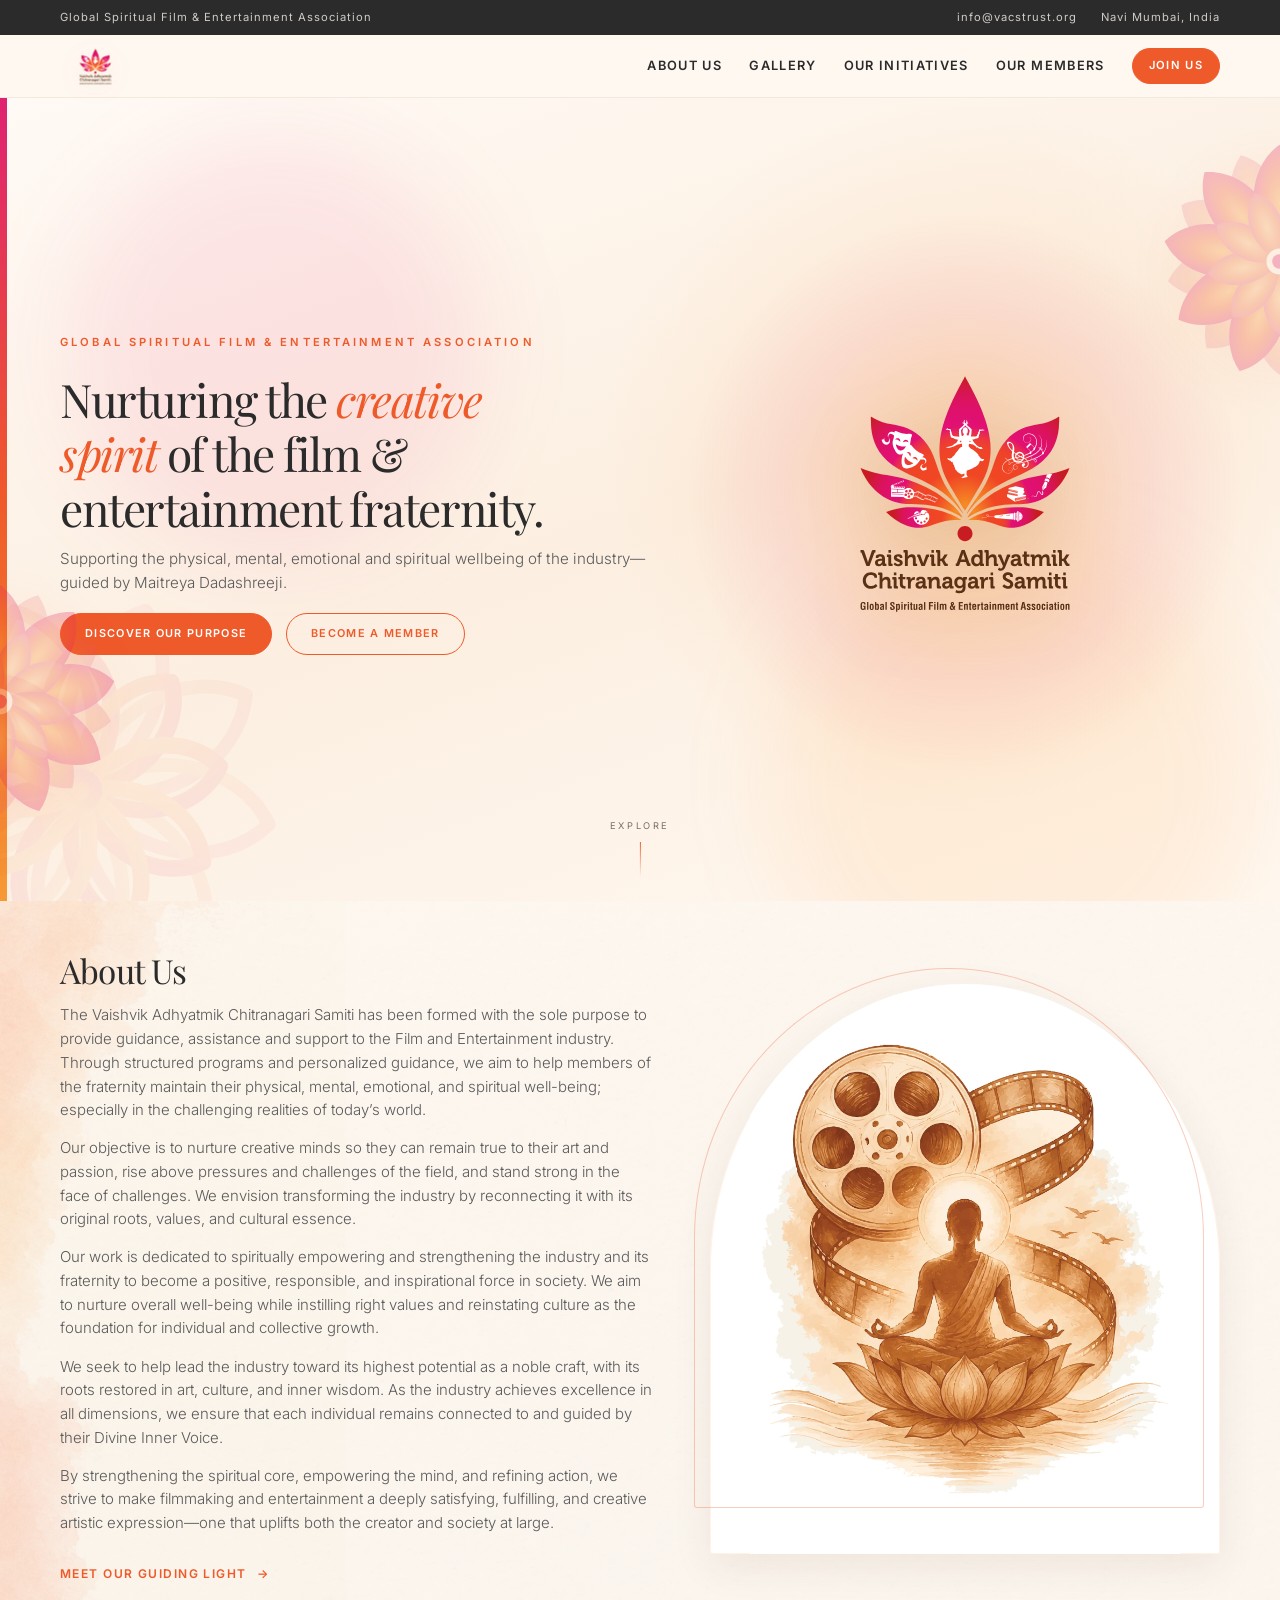
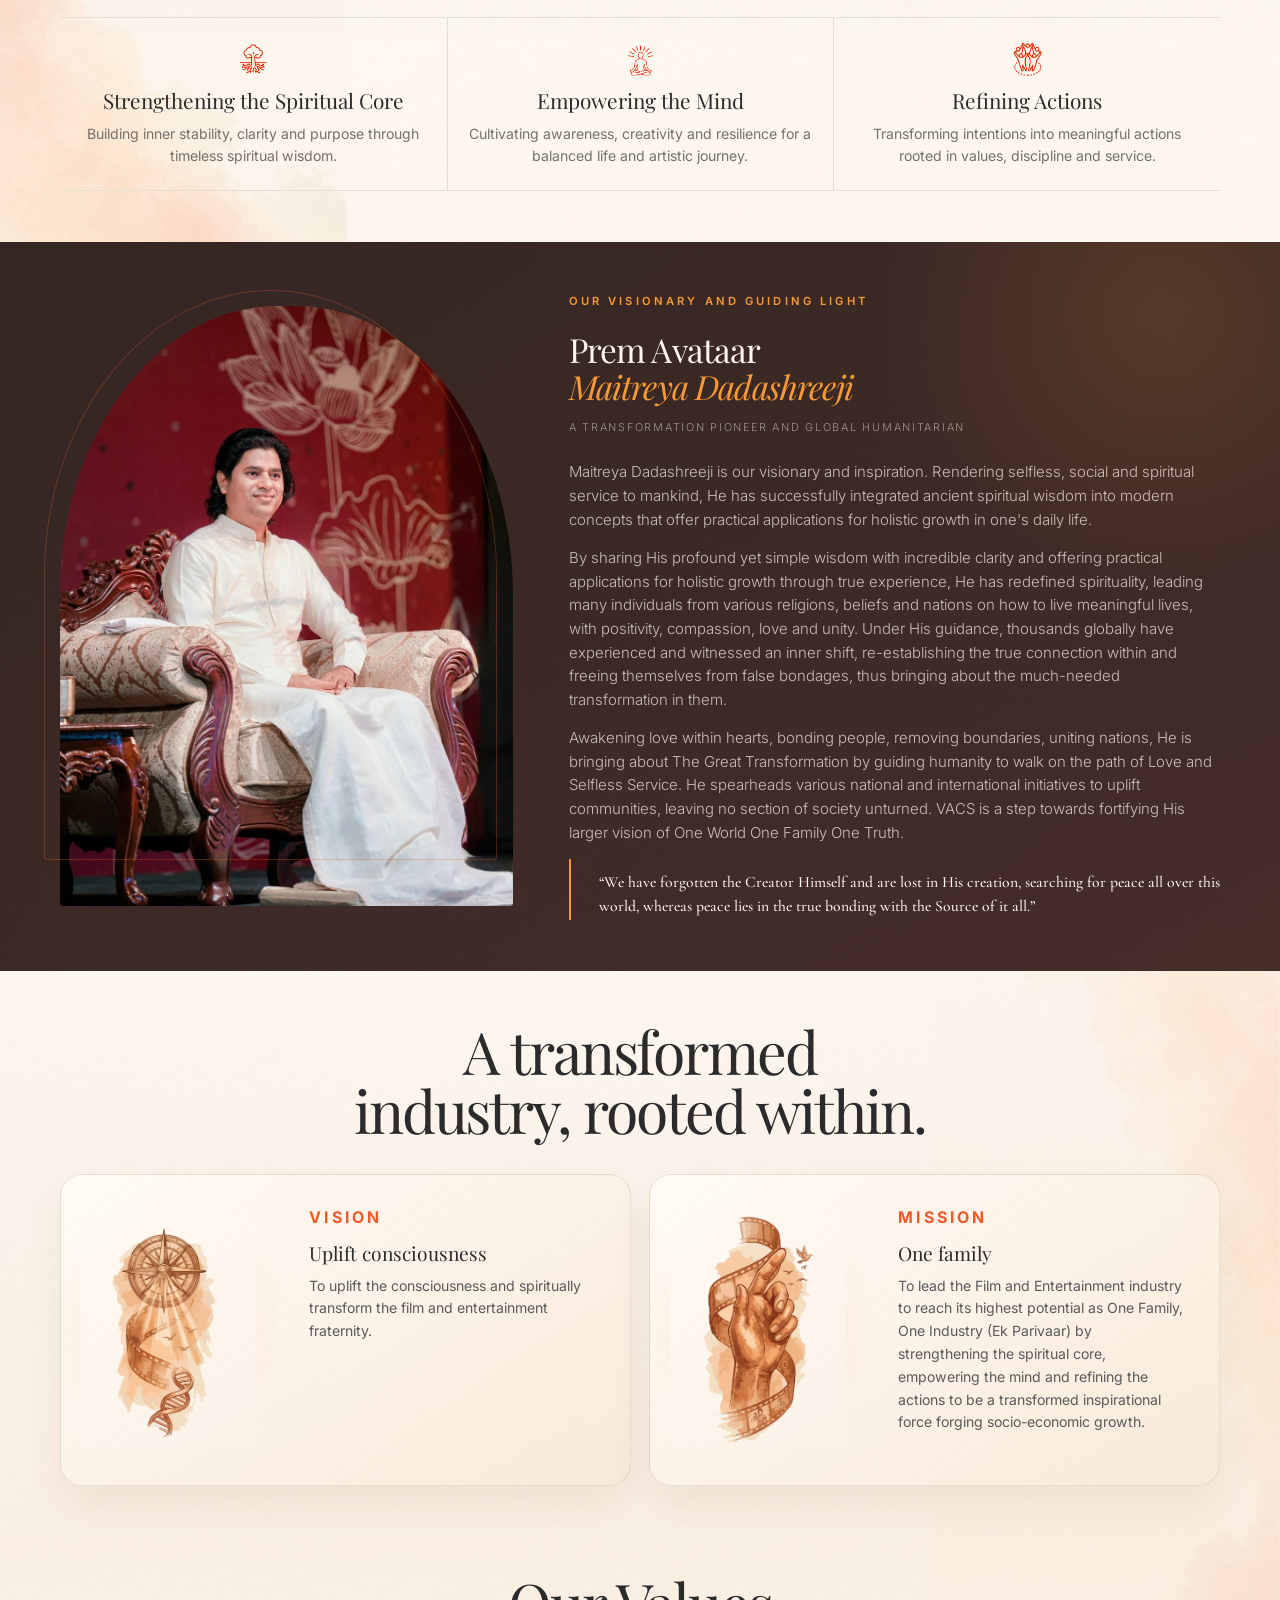
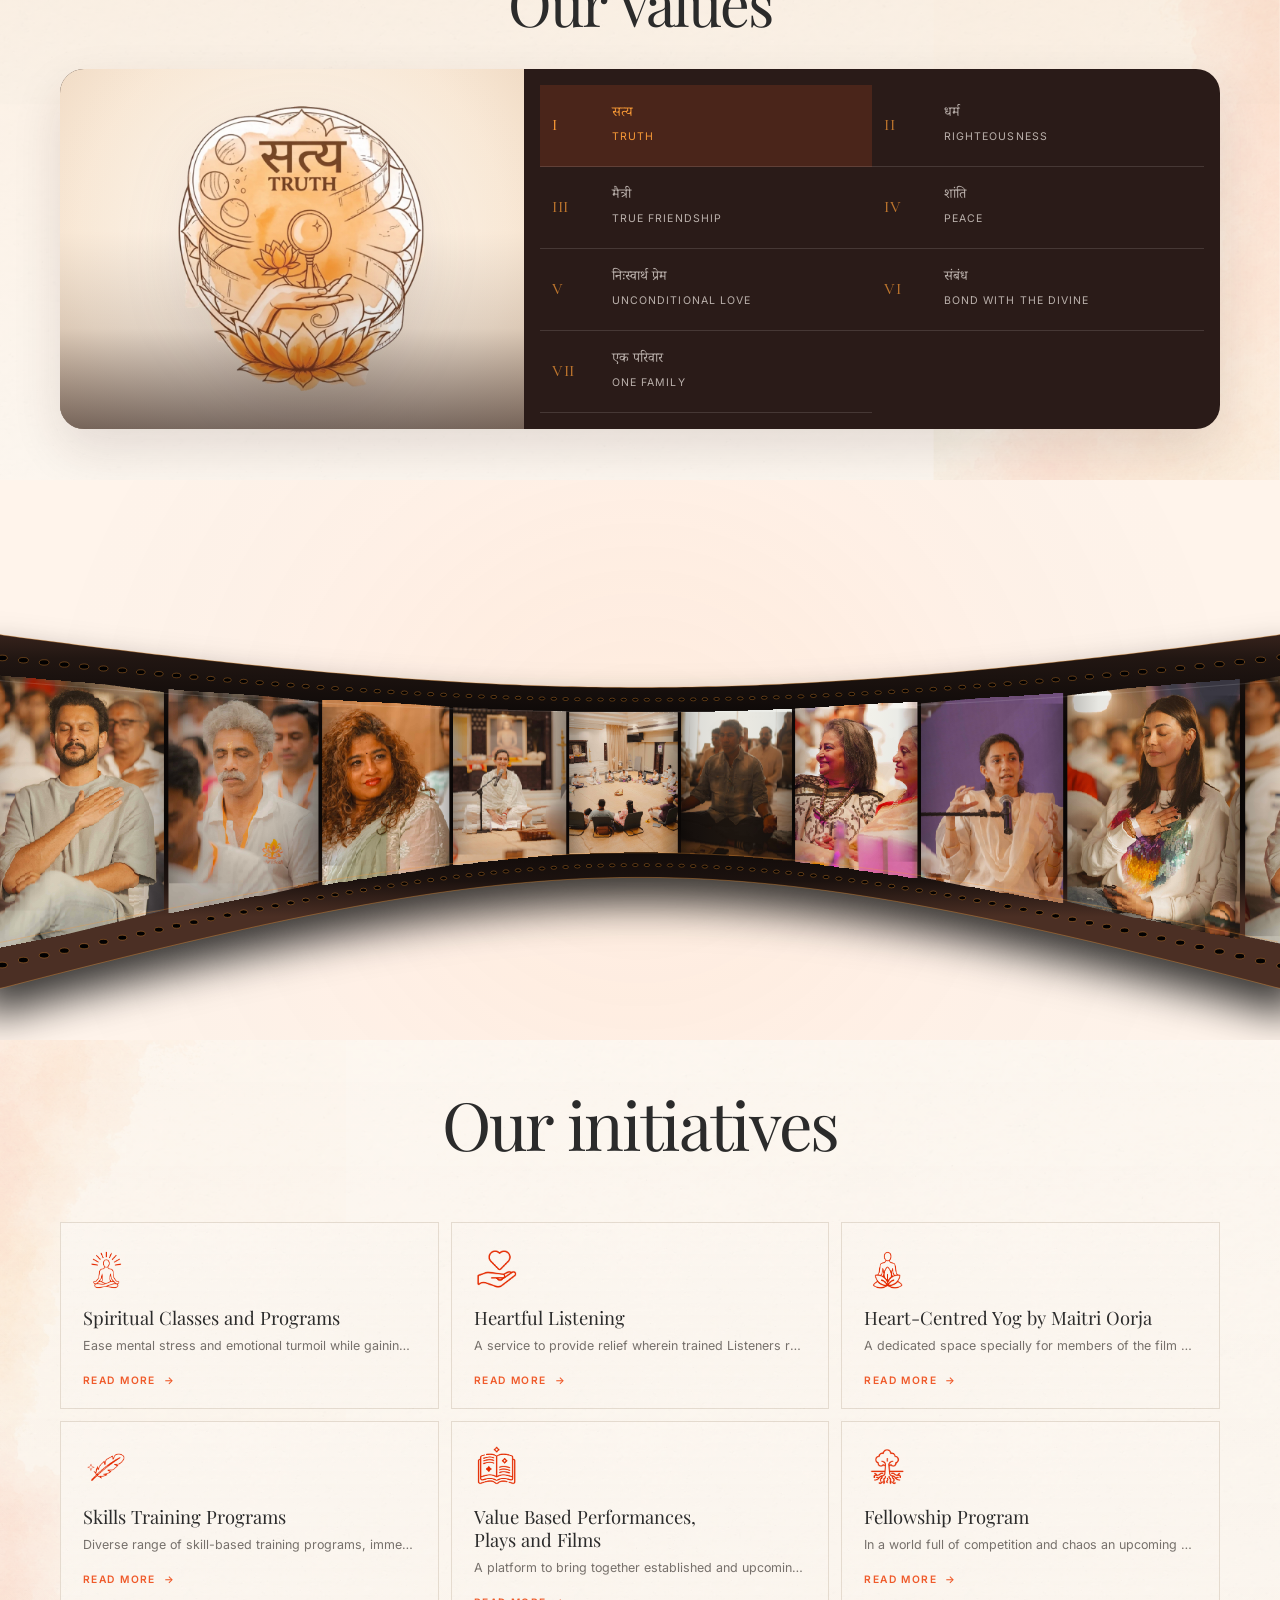
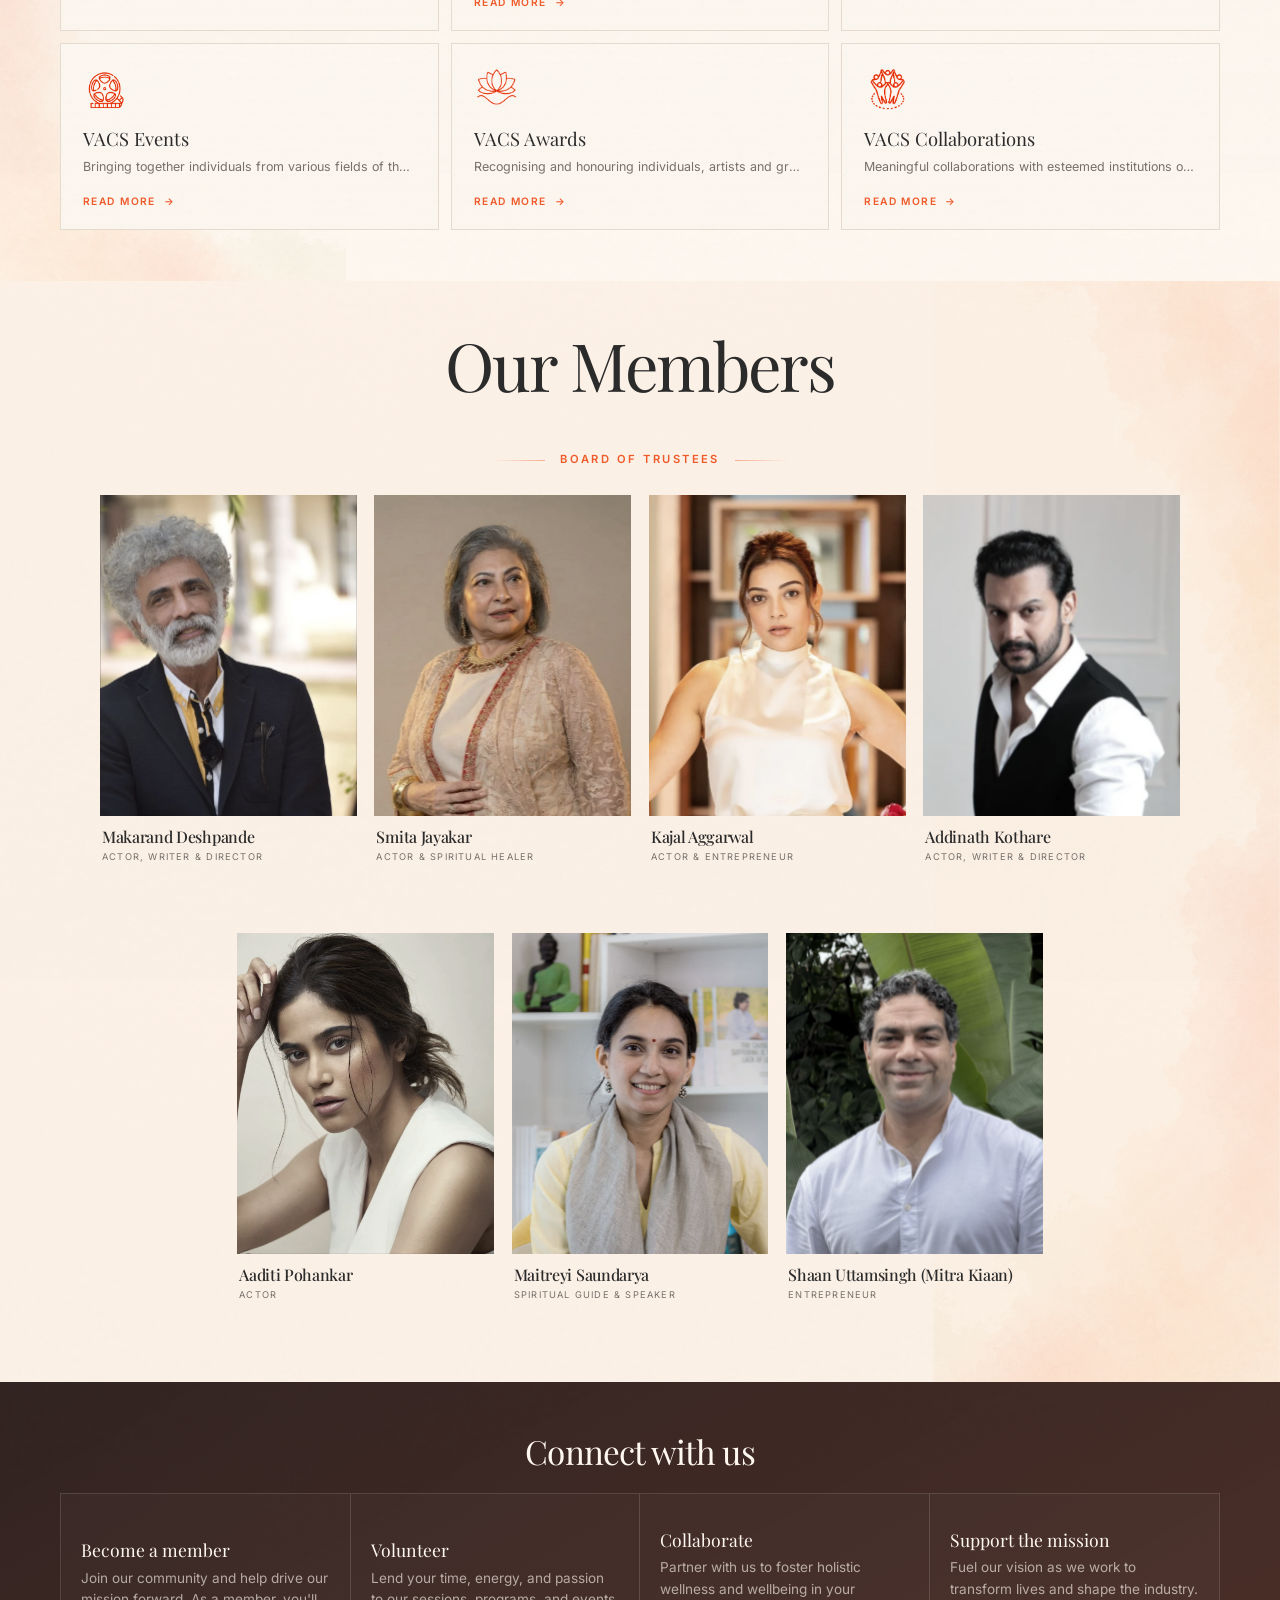
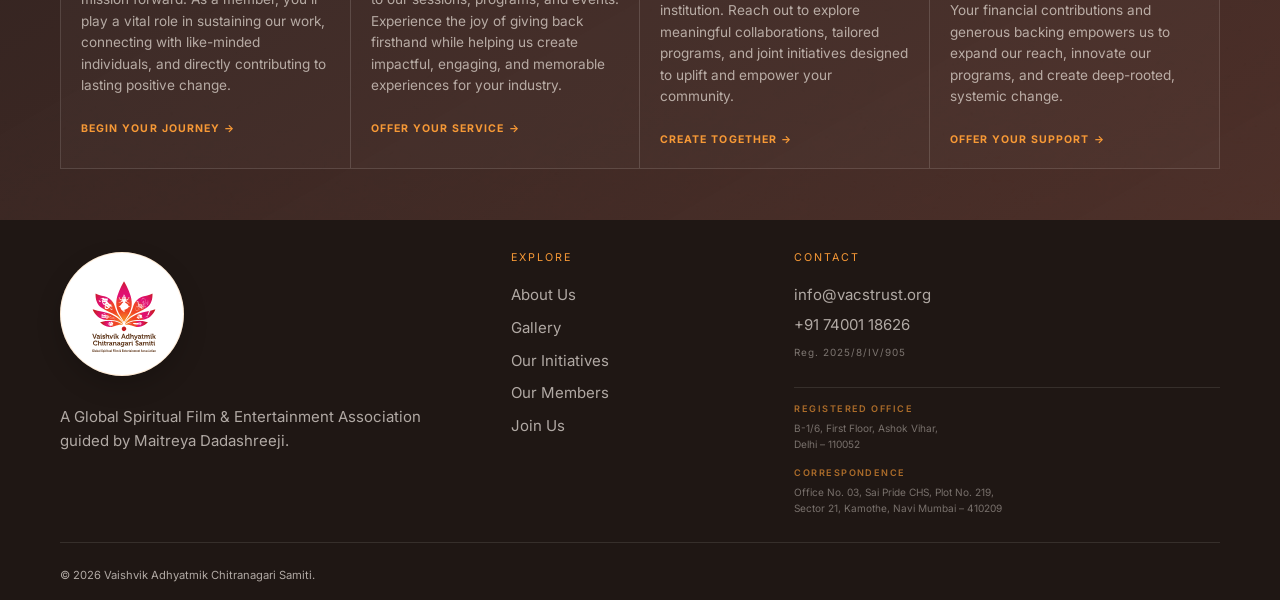
==== index.html @ 30ffaf58 "Polish brand presentation and copy" ====
<!doctype html>
<html lang="en">
<head>
  <meta charset="utf-8">
  <meta name="viewport" content="width=device-width, initial-scale=1">
  <title>Film Industry Wellbeing &amp; Spiritual Growth Association</title>
  <meta name="description" content="Supporting the physical, mental, emotional and spiritual wellbeing of India's film and entertainment community through guidance and values-led initiatives.">
  <meta name="robots" content="index, follow, max-image-preview:large, max-snippet:-1, max-video-preview:-1">
  <meta name="author" content="Vaishvik Adhyatmik Chitranagari Samiti">
  <meta name="theme-color" content="#FFF8F1">
  <meta property="og:type" content="website">
  <meta property="og:site_name" content="Vaishvik Adhyatmik Chitranagari Samiti">
  <meta property="og:locale" content="en_IN">
  <meta property="og:url" content="https://www.vacstrust.org/">
  <meta property="og:title" content="Film Industry Wellbeing &amp; Spiritual Growth Association">
  <meta property="og:description" content="Guidance, community and values-led initiatives supporting the wellbeing of India's film and entertainment fraternity.">
  <meta property="og:image" content="https://www.vacstrust.org/assets/extracted/social-logo.webp">
  <meta property="og:image:alt" content="Vaishvik Adhyatmik Chitranagari Samiti lotus emblem">
  <meta name="twitter:card" content="summary_large_image">
  <meta name="twitter:title" content="Film Industry Wellbeing &amp; Spiritual Growth Association">
  <meta name="twitter:description" content="Guidance, community and values-led initiatives for India's film and entertainment fraternity.">
  <meta name="twitter:image" content="https://www.vacstrust.org/assets/extracted/social-logo.webp">
  <link rel="canonical" href="https://www.vacstrust.org/">
  <link rel="icon" href="assets/brand/favicon-circle.png?v=3" type="image/png" sizes="512x512">
  <link rel="apple-touch-icon" href="assets/extracted/logo-extracted.webp">
  <link rel="preload" href="assets/brand/vacs-logo.svg" as="image" type="image/svg+xml">
  <link rel="preload" href="assets/generated/opening-floral-halo.webp" as="image" type="image/webp">
  <link rel="preconnect" href="https://fonts.googleapis.com">
  <link rel="preconnect" href="https://fonts.gstatic.com" crossorigin>
  <link href="https://fonts.googleapis.com/css2?family=Cormorant+Garamond:ital,wght@0,500;1,500&family=Inter:wght@300;400;500;600&family=Noto+Serif+Devanagari:wght@500&family=Playfair+Display:ital,wght@0,400;0,500;0,600;1,400&display=swap" rel="stylesheet">
  <link rel="stylesheet" href="styles.css?v=86">
  <script type="application/ld+json">{"@context":"https://schema.org","@graph":[{"@type":"Organization","@id":"https://www.vacstrust.org/#organization","name":"Vaishvik Adhyatmik Chitranagari Samiti","alternateName":"Global Spiritual Film & Entertainment Association","url":"https://www.vacstrust.org/","logo":{"@type":"ImageObject","url":"https://www.vacstrust.org/assets/extracted/social-logo.webp"},"email":"info@vacstrust.org","telephone":"+91-7400118626","description":"An association supporting the physical, mental, emotional and spiritual wellbeing of India's film and entertainment fraternity.","areaServed":{"@type":"Country","name":"India"},"contactPoint":{"@type":"ContactPoint","contactType":"general enquiries","email":"info@vacstrust.org","telephone":"+91-7400118626","availableLanguage":["English","Hindi"]},"address":{"@type":"PostalAddress","streetAddress":"Ground Floor, Office No. 03, Sai Pride CHS, Plot No. 219, Sector 21, Kamothe","addressLocality":"Navi Mumbai","addressRegion":"Maharashtra","postalCode":"410209","addressCountry":"IN"}},{"@type":"WebSite","@id":"https://www.vacstrust.org/#website","url":"https://www.vacstrust.org/","name":"Vaishvik Adhyatmik Chitranagari Samiti","publisher":{"@id":"https://www.vacstrust.org/#organization"},"inLanguage":"en-IN"},{"@type":"WebPage","@id":"https://www.vacstrust.org/#webpage","url":"https://www.vacstrust.org/","name":"Film Industry Wellbeing & Spiritual Growth Association","isPartOf":{"@id":"https://www.vacstrust.org/#website"},"about":{"@id":"https://www.vacstrust.org/#organization"},"inLanguage":"en-IN"}]}</script>
</head>
<body>
  <div class="cinematic-opening" id="cinematic-opening" role="dialog" aria-modal="true" aria-labelledby="opening-title" aria-describedby="opening-description">
    <div class="opening-light" aria-hidden="true"></div>
    <div class="opening-content">
      <p class="sr-only" id="opening-title">Welcome to the Global Spiritual Film and Entertainment Association</p>
      <p class="sr-only" id="opening-description">The website will open automatically. Press Escape to continue immediately.</p>
      <div class="opening-rule" aria-hidden="true"></div>
      <div class="opening-logo-stage"><img class="opening-logo" src="assets/brand/vacs-logo.svg" width="276" height="253" alt="Vaishvik Adhyatmik Chitranagari Samiti"></div>
    </div>
  </div>
  <noscript><style>.cinematic-opening{display:none!important}</style></noscript>
  <a class="skip-link" href="#main">Skip to content</a>
  <div class="progress" aria-hidden="true"><span id="scroll-progress"></span></div>
  <div class="section-flower-layer motion-decor" aria-hidden="true">
    <img class="section-flower flower-top-right" src="assets/brand/lotus-bloom.svg" alt="">
    <img class="section-flower flower-bottom-left flower-reverse" src="assets/brand/lotus-bloom.svg" alt="">
  </div>

  <header class="site-header" id="top">
    <div class="utility-bar">
      <span>Global Spiritual Film &amp; Entertainment Association</span>
      <div><a href="mailto:info@vacstrust.org">info@vacstrust.org</a><span>Navi Mumbai, India</span></div>
    </div>
    <nav class="nav shell" aria-label="Primary navigation">
      <a class="nav-brand" href="#hero" aria-label="Vaishvik Adhyatmik Chitranagari Samiti home">
        <img src="assets/brand/vacs-logo.svg" width="276" height="253" alt="Vaishvik Adhyatmik Chitranagari Samiti">
      </a>
      <button class="menu-toggle" type="button" aria-expanded="false" aria-controls="nav-links"><span></span><span></span><span></span><span class="sr-only">Open navigation</span></button>
      <div class="nav-links" id="nav-links">
        <a href="#about">About Us</a><a href="#gallery-preview">Gallery</a><a href="#offerings">Our Initiatives</a><a href="#members">Our Members</a>
        <button class="button button-small form-trigger" type="button" data-intent="member">Join Us</button>
      </div>
    </nav>
  </header>

  <main id="main">
    <section class="hero" id="hero" aria-labelledby="hero-title">
      <div class="ambient ambient-one" aria-hidden="true"></div><div class="ambient ambient-two" aria-hidden="true"></div>
      <img class="hero-pattern parallax" data-rate=".018" src="assets/brand/lotus-line.svg" alt="" aria-hidden="true">
      <div class="shell hero-grid">
        <div class="hero-copy">
          <p class="eyebrow hero-enter">Global Spiritual Film &amp; Entertainment Association</p>
          <h1 class="hero-enter" id="hero-title">Nurturing the <em>creative spirit</em> of the film &amp; entertainment fraternity.</h1>
          <p class="hero-lede hero-enter">Supporting the physical, mental, emotional and spiritual wellbeing of the industry—guided by Maitreya Dadashreeji.</p>
          <div class="hero-actions hero-enter"><a class="button" href="#about">Discover our purpose</a><button class="button button-ghost form-trigger" type="button" data-intent="member">Become a member</button></div>
        </div>
        <div class="hero-mark hero-logo-stage" role="img" aria-label="Vaishvik Adhyatmik Chitranagari Samiti">
          <div class="hero-halo"></div>
          <img class="hero-logo hero-primary-logo" src="assets/brand/vacs-logo.svg" width="276" height="253" alt="">
        </div>
      </div>
      <a class="scroll-cue" href="#about"><span>Explore</span><i></i></a>
    </section>

    <section class="section about" id="about">
      <div class="shell split-grid">
        <div class="section-copy reveal">
          <h2>About Us</h2>
          <p>The Vaishvik Adhyatmik Chitranagari Samiti has been formed with the sole purpose to provide guidance, assistance and support to the Film and Entertainment industry. Through structured programs and personalized guidance, we aim to help members of the fraternity maintain their physical, mental, emotional, and spiritual well-being; especially in the challenging realities of today’s world.</p>
          <p>Our objective is to nurture creative minds so they can remain true to their art and passion, rise above pressures and challenges of the field, and stand strong in the face of challenges. We envision transforming the industry by reconnecting it with its original roots, values, and cultural essence.</p>
          <p>Our work is dedicated to spiritually empowering and strengthening the industry and its fraternity to become a positive, responsible, and inspirational force in society. We aim to nurture overall well-being while instilling right values and reinstating culture as the foundation for individual and collective growth.</p>
          <p>We seek to help lead the industry toward its highest potential as a noble craft, with its roots restored in art, culture, and inner wisdom. As the industry achieves excellence in all dimensions, we ensure that each individual remains connected to and guided by their Divine Inner Voice.</p>
          <p>By strengthening the spiritual core, empowering the mind, and refining action, we strive to make filmmaking and entertainment a deeply satisfying, fulfilling, and creative artistic expression—one that uplifts both the creator and society at large.</p>
          <a class="text-link" href="#dadashreeji">Meet our guiding light <span>→</span></a>
        </div>
        <figure class="arch-media reveal">
          <img src="assets/images/vacs-illustration.webp" width="1200" height="1592" loading="lazy" alt="Meditation, cinema and creative arts illustration">
        </figure>
      </div>
      <div class="shell pillars" aria-label="Our three foundations">
        <article class="reveal"><img src="assets/icons/cultural-roots.png" width="116" height="116" alt=""><h3>Strengthening the Spiritual Core</h3><p>Building inner stability, clarity and purpose through timeless spiritual wisdom.</p></article>
        <article class="reveal"><img src="assets/icons/spiritual-growth.png" width="116" height="116" alt=""><h3>Empowering the Mind</h3><p>Cultivating awareness, creativity and resilience for a balanced life and artistic journey.</p></article>
        <article class="reveal"><img src="assets/icons/community.png" width="116" height="116" alt=""><h3>Refining Actions</h3><p>Transforming intentions into meaningful actions rooted in values, discipline and service.</p></article>
      </div>
    </section>

    <section class="section guiding-light" id="dadashreeji">
      <div class="shell split-grid guide-grid">
        <figure class="guide-portrait reveal"><div class="arch"><img src="assets/images/dadashreeji.webp" width="959" height="1400" loading="lazy" alt="Prem Avataar Maitreya Dadashreeji"></div></figure>
        <div class="section-copy reveal">
          <p class="eyebrow eyebrow-gold">Our visionary and guiding light</p>
          <h2>Prem Avataar<br><em>Maitreya Dadashreeji</em></h2>
          <p class="overline">A Transformation Pioneer and Global Humanitarian</p>
          <p>Maitreya Dadashreeji is our visionary and inspiration. Rendering selfless, social and spiritual service to mankind, He has successfully integrated ancient spiritual wisdom into modern concepts that offer practical applications for holistic growth in one's daily life.</p>
          <p>By sharing His profound yet simple wisdom with incredible clarity and offering practical applications for holistic growth through true experience, He has redefined spirituality, leading many individuals from various religions, beliefs and nations on how to live meaningful lives, with positivity, compassion, love and unity. Under His guidance, thousands globally have experienced and witnessed an inner shift, re-establishing the true connection within and freeing themselves from false bondages, thus bringing about the much-needed transformation in them.</p>
          <p>Awakening love within hearts, bonding people, removing boundaries, uniting nations, He is bringing about The Great Transformation by guiding humanity to walk on the path of Love and Selfless Service. He spearheads various national and international initiatives to uplift communities, leaving no section of society unturned. VACS is a step towards fortifying His larger vision of One World One Family One Truth.</p>
          <blockquote>“We have forgotten the Creator Himself and are lost in His creation, searching for peace all over this world, whereas peace lies in the true bonding with the Source of it all.”</blockquote>
        </div>
      </div>
    </section>

    <section class="section purpose" id="values">
      <div class="shell">
        <div class="section-heading centered reveal"><h2>A transformed industry, rooted within.</h2></div>
        <div class="purpose-grid">
          <article class="purpose-card reveal"><img src="assets/images/vision.webp" width="1200" height="1592" loading="lazy" alt="Hand releasing a film strip and doves"><div><span>VISION</span><h3>Uplift consciousness</h3><p>To uplift the consciousness and spiritually transform the film and entertainment fraternity.</p></div></article>
          <article class="purpose-card reveal"><img src="assets/images/mission.webp" width="1200" height="1592" loading="lazy" alt="Compass, film strip and DNA illustration"><div><span>MISSION</span><h3>One family</h3><p>To lead the Film and Entertainment industry to reach its highest potential as One Family, One Industry (Ek Parivaar) by strengthening the spiritual core, empowering the mind and refining the actions to be a transformed inspirational force forging socio-economic growth.</p></div></article>
        </div>
        <div class="section-heading centered reveal values-sub-heading"><h2>Our Values</h2></div>
        <div class="values-wrap reveal">
          <div class="value-intro">
            <img class="value-art" id="value-art" src="assets/values/truth.webp" width="900" height="900" alt="Truth" loading="lazy">
          </div>
          <div class="value-list" id="value-list" role="list"></div>
        </div>
      </div>
    </section>

    <section class="section gallery-invitation gallery-reel-only" id="gallery-preview" aria-label="Community film reel">
      <div class="shell gallery-invitation-shell">
        <div class="gallery-slideshow-frame reveal">
          <iframe src="gallery/index-v2.html?embed=1&amp;v=5" title="Animated community photograph slideshow" loading="lazy"></iframe>
        </div>
      </div>
    </section>

    <section class="section offerings" id="offerings">
      <div class="shell"><div class="section-heading centered reveal"><h2>Our initiatives</h2></div><div class="offering-grid" id="offering-grid"></div></div>
    </section>

    <section class="section members" id="members">
      <div id="future-programming" hidden aria-hidden="true"><section data-future-feature="showreel"></section><section data-future-feature="events"></section><section data-future-feature="impact"></section><section data-future-feature="testimonials"></section><section data-future-feature="partners"></section></div>
      <div class="shell">
        <div class="section-heading centered reveal"><h2>Our Members</h2></div>
        <p class="eyebrow members-bot-label reveal">Board of Trustees</p>
        <div class="trustees-gallery" id="trustee-grid" aria-label="Board of Trustees"></div>
        <div id="vacs-family-section" hidden aria-hidden="true">
          <div class="section-heading centered" style="margin-top:clamp(48px,7vw,80px)"><h3 style="font-size:clamp(1.6rem,2.8vw,2.6rem)">VACS Family</h3></div>
          <div class="member-grid" aria-label="VACS Family members">
            <article class="member-placeholder reveal"><div class="member-photo"><img src="assets/brand/vacs-logo-circle.svg" alt="Placeholder portrait"></div><h3>Elan</h3></article>
            <article class="member-placeholder reveal"><div class="member-photo"><img src="assets/brand/vacs-logo-circle.svg" alt="Placeholder portrait"></div><h3>Kunikaa Sadanand</h3></article>
            <article class="member-placeholder reveal"><div class="member-photo"><img src="assets/brand/vacs-logo-circle.svg" alt="Placeholder portrait"></div><h3>Shraddha Das</h3></article>
            <article class="member-placeholder reveal"><div class="member-photo"><img src="assets/brand/vacs-logo-circle.svg" alt="Placeholder portrait"></div><h3>Argha Banarjee</h3></article>
            <article class="member-placeholder reveal"><div class="member-photo"><img src="assets/brand/vacs-logo-circle.svg" alt="Placeholder portrait"></div><h3>Sushma Gaikwad</h3></article>
            <article class="member-placeholder reveal"><div class="member-photo"><img src="assets/brand/vacs-logo-circle.svg" alt="Placeholder portrait"></div><h3>Gitikka Ganju</h3></article>
            <article class="member-placeholder reveal"><div class="member-photo"><img src="assets/brand/vacs-logo-circle.svg" alt="Placeholder portrait"></div><h3>Urmila Kanitkar</h3></article>
            <article class="member-placeholder reveal"><div class="member-photo"><img src="assets/brand/vacs-logo-circle.svg" alt="Placeholder portrait"></div><h3>Kimaya Bhende</h3></article>
            <article class="member-placeholder reveal"><div class="member-photo"><img src="assets/brand/vacs-logo-circle.svg" alt="Placeholder portrait"></div><h3>Prasanna Bhende</h3></article>
            <article class="member-placeholder reveal"><div class="member-photo"><img src="assets/brand/vacs-logo-circle.svg" alt="Placeholder portrait"></div><h3>Nivedita Pohankar</h3></article>
            <article class="member-placeholder reveal"><div class="member-photo"><img src="assets/brand/vacs-logo-circle.svg" alt="Placeholder portrait"></div><h3>Aditya Narayan</h3></article>
            <article class="member-placeholder reveal"><div class="member-photo"><img src="assets/brand/vacs-logo-circle.svg" alt="Placeholder portrait"></div><h3>Jonita Gandhi</h3></article>
            <article class="member-placeholder reveal"><div class="member-photo"><img src="assets/brand/vacs-logo-circle.svg" alt="Placeholder portrait"></div><h3>Saanve Meghana</h3></article>
          </div>
        </div>
      </div>
    </section>

    <section class="section connect" id="connect">
      <div class="shell"><div class="section-heading centered reveal"><h2>Connect with us</h2></div>
        <div class="connect-grid">
          <button class="connect-card form-trigger reveal" data-intent="member" type="button"><h3>Become a member</h3><p>Join our community and help drive our mission forward. As a member, you'll play a vital role in sustaining our work, connecting with like-minded individuals, and directly contributing to lasting positive change.</p><strong>Begin your journey →</strong></button>
          <button class="connect-card form-trigger reveal" data-intent="volunteer" type="button"><h3>Volunteer</h3><p>Lend your time, energy, and passion to our sessions, programs, and events. Experience the joy of giving back firsthand while helping us create impactful, engaging, and memorable experiences for your industry.</p><strong>Offer your service →</strong></button>
          <button class="connect-card form-trigger reveal" data-intent="collaborate" type="button"><h3>Collaborate</h3><p>Partner with us to foster holistic wellness and wellbeing in your institution. Reach out to explore meaningful collaborations, tailored programs, and joint initiatives designed to uplift and empower your community.</p><strong>Create together →</strong></button>
          <button class="connect-card form-trigger reveal" data-intent="support" type="button"><h3>Support the mission</h3><p>Fuel our vision as we work to transform lives and shape the industry. Your financial contributions and generous backing empowers us to expand our reach, innovate our programs, and create deep-rooted, systemic change.</p><strong>Offer your support →</strong></button>
        </div>
      </div>
    </section>

  </main>

  <footer class="footer">
    <div class="shell footer-grid">
      <div class="footer-brand">
        <div class="footer-logo-badge">
          <img class="footer-logo" src="assets/brand/vacs-logo.svg" width="276" height="253" alt="Vaishvik Adhyatmik Chitranagari Samiti">
        </div>
        <p>A Global Spiritual Film &amp; Entertainment Association guided by Maitreya Dadashreeji.</p>
      </div>
      <div class="footer-nav">
        <h2>Explore</h2>
        <a href="#about">About Us</a>
        <a href="#gallery-preview">Gallery</a>
        <a href="#offerings">Our Initiatives</a>
        <a href="#members">Our Members</a>
        <button class="footer-nav-action form-trigger" type="button" data-intent="member">Join Us</button>
      </div>
      <div class="footer-contact">
        <h2>Contact</h2>
        <div class="footer-contact-row">
          <a href="mailto:info@vacstrust.org">info@vacstrust.org</a>
          <a href="tel:+917400118626">+91 74001 18626</a>
          <span class="footer-reg">Reg. 2025/8/IV/905</span>
        </div>
        <div class="footer-addresses">
          <div class="footer-addr">
            <span class="footer-addr-label">Registered Office</span>
            <span class="footer-addr-text">B-1/6, First Floor, Ashok Vihar,<br>Delhi – 110052</span>
          </div>
          <div class="footer-addr">
            <span class="footer-addr-label">Correspondence</span>
            <span class="footer-addr-text">Office No. 03, Sai Pride CHS, Plot No. 219,<br>Sector 21, Kamothe, Navi Mumbai – 410209</span>
          </div>
        </div>
      </div>
    </div>
    <div class="shell footer-bottom">
      <span>© <span id="year"></span> Vaishvik Adhyatmik Chitranagari Samiti.</span>
    </div>
  </footer>

  <div class="t-modal" id="trustee-modal" role="dialog" aria-modal="true" hidden>
    <div class="t-modal-bg" id="t-modal-bg"></div>
    <div class="t-modal-panel">
      <button class="t-modal-close" id="t-modal-close" type="button" aria-label="Close profile">×</button>
      <figure class="t-modal-portrait" id="t-modal-portrait"></figure>
      <div class="t-modal-bio" id="t-modal-bio"></div>
    </div>
  </div>

  <dialog class="initiative-dialog" id="initiative-dialog" aria-labelledby="initiative-dialog-title">
    <div class="initiative-dialog-shell">
      <button class="initiative-dialog-close" type="button" aria-label="Close initiative details">×</button>
      <img class="initiative-dialog-icon" id="initiative-dialog-icon" src="" width="116" height="116" alt="">
      <p class="eyebrow">Our initiative</p>
      <h2 id="initiative-dialog-title"></h2>
      <div class="initiative-dialog-rule" aria-hidden="true"></div>
      <p class="initiative-dialog-copy" id="initiative-dialog-copy"></p>
    </div>
  </dialog>

  <dialog class="form-dialog" id="intent-dialog" aria-labelledby="dialog-title">
    <div class="dialog-shell"><button class="dialog-close" type="button" aria-label="Close form">×</button><p class="eyebrow">Connect with us</p><h2 id="dialog-title">Become a member</h2><p id="dialog-description">Share a few details with us.</p><div class="form-notice" role="status">Your information will be sent securely to our team.</div>
      <form id="intent-form" novalidate><input id="intent" name="intent" type="hidden"><div class="form-grid"><label>Full name <span>*</span><input name="name" autocomplete="name" required></label><label>Email address <span>*</span><input name="email" type="email" autocomplete="email" required></label><label>Phone number <span>*</span><input name="phone" type="tel" autocomplete="tel" required></label><label>City <span>*</span><input name="city" autocomplete="address-level2" required></label></div><div class="intent-fields" id="intent-fields"></div><label>Message<textarea name="message" rows="4"></textarea></label><label class="consent"><input name="consent" type="checkbox" required><span>I consent to being contacted about this enquiry.</span></label><button class="button form-submit" type="submit" disabled>Submissions opening soon</button></form>
    </div>
  </dialog>
  <script src="config.js?v=2"></script><script src="script.js?v=42"></script>
</body>
</html>
---- styles.css ----
:root{--cream:#fff8f1;--surface:#fff;--alternate:#efe6da;--orange:#ef5a2a;--orange-hover:#d94e22;--gold:#f79936;--magenta:#df2172;--red:#c61d23;--brown:#603813;--ink:#2b2b2b;--secondary:#5a5a5a;--muted:#76706b;--line:#e5ded3;--night:#2a1b18;--night-2:#3b211c;--serif:"Playfair Display",Georgia,serif;--sans:"Inter",Arial,sans-serif;--deva:"Noto Serif Devanagari",serif;--shell:min(1160px,calc(100vw - 48px));--shadow:0 24px 70px rgba(96,56,19,.1);--ease-out:cubic-bezier(.23,1,.32,1);--ease-in-out:cubic-bezier(.77,0,.175,1)}
*{box-sizing:border-box}html{scroll-behavior:smooth;scroll-padding-top:95px}body{margin:0;background:var(--cream);color:var(--ink);font-family:var(--sans);font-size:16px;line-height:1.7;-webkit-font-smoothing:antialiased}body.dialog-open{overflow:hidden}img{display:block;max-width:100%}button,a{font:inherit}button{color:inherit}a{color:inherit;text-decoration:none}p{margin:0 0 1.2rem}h1,h2,h3{font-family:var(--serif);font-weight:500;line-height:1.12;margin:0;text-wrap:balance}h1{font-size:clamp(3rem,5.6vw,5.8rem);letter-spacing:-.045em}h2{font-size:clamp(2.35rem,4vw,4.25rem);letter-spacing:-.035em}h3{font-size:1.45rem}.shell{width:var(--shell);margin-inline:auto}.section{padding:clamp(6rem,10vw,9rem) 0;position:relative}.sr-only{position:absolute;width:1px;height:1px;padding:0;margin:-1px;overflow:hidden;clip:rect(0,0,0,0);white-space:nowrap;border:0}.skip-link{position:fixed;left:16px;top:12px;z-index:9999;background:var(--ink);color:#fff;padding:10px 16px;transform:translateY(-160%);transition:transform 160ms var(--ease-out)}.skip-link:focus{transform:none}:focus-visible{outline:3px solid var(--magenta);outline-offset:4px}.progress{position:fixed;inset:0 0 auto;z-index:100;height:2px;pointer-events:none}.progress span{display:block;width:0;height:100%;background:linear-gradient(90deg,var(--gold),var(--orange),var(--magenta))}.utility-bar{height:35px;background:var(--ink);color:rgba(255,248,241,.78);display:flex;align-items:center;justify-content:space-between;padding:0 max(24px,calc((100vw - 1160px)/2));font-size:.7rem;letter-spacing:.09em}.utility-bar div{display:flex;gap:24px}.utility-bar a:hover{color:var(--gold)}.site-header{position:sticky;top:0;z-index:90;background:rgba(255,248,241,.94);backdrop-filter:blur(16px);border-bottom:1px solid rgba(96,56,19,.08)}.nav{height:78px;display:flex;align-items:center;justify-content:space-between}.nav-brand{display:flex;align-items:center;gap:12px}.nav-brand img{width:52px;height:52px;object-fit:contain}.nav-brand span{display:flex;flex-direction:column;line-height:1.25}.nav-brand strong{font-size:.85rem;letter-spacing:.22em}.nav-brand small{font-size:.54rem;letter-spacing:.08em;text-transform:uppercase;color:var(--muted)}.nav-links{display:flex;align-items:center;gap:27px}.nav-links>a{position:relative;font-size:.72rem;font-weight:600;text-transform:uppercase;letter-spacing:.1em}.nav-links>a:after{content:"";position:absolute;left:0;right:100%;bottom:-8px;height:1px;background:var(--orange);transition:right 200ms var(--ease-out)}.nav-links>a:hover:after,.nav-links>a.active:after{right:0}.menu-toggle{display:none;border:0;background:none;width:44px;height:44px;padding:11px;cursor:pointer}.menu-toggle span:not(.sr-only){display:block;height:1px;background:var(--ink);margin:5px 0;transition:transform 200ms var(--ease-out),opacity 140ms ease}.button{display:inline-flex;align-items:center;justify-content:center;min-height:52px;padding:0 30px;border:1px solid var(--orange);background:var(--orange);color:#fff;border-radius:999px;font-size:.73rem;font-weight:600;letter-spacing:.12em;text-transform:uppercase;cursor:pointer;transition:background 180ms ease,border-color 180ms ease,color 180ms ease,transform 140ms var(--ease-out)}.button:hover{background:var(--orange-hover);border-color:var(--orange-hover)}.button:active,.connect-card:active,.value-button:active{transform:scale(.97)}.button-small{min-height:42px;padding-inline:20px;font-size:.65rem}.button-ghost{background:transparent;color:var(--orange)}.button-ghost:hover{color:#fff}.eyebrow{margin:0 0 1.25rem;color:var(--orange);font-size:.7rem;font-weight:600;letter-spacing:.28em;text-transform:uppercase}.eyebrow-gold{color:var(--gold)}.lead{font-family:var(--serif);font-size:clamp(1.2rem,2vw,1.55rem);line-height:1.55;color:var(--ink)}.text-link{display:inline-flex;gap:10px;margin-top:1rem;color:var(--orange);font-size:.75rem;font-weight:600;letter-spacing:.12em;text-transform:uppercase}.text-link span{transition:transform 160ms var(--ease-out)}.text-link:hover span{transform:translateX(5px)}
.hero{min-height:calc(100svh - 113px);position:relative;overflow:hidden;display:flex;align-items:center;background:radial-gradient(circle at 75% 45%,rgba(247,153,54,.16),transparent 34%),linear-gradient(160deg,#fffaf5 0%,#fcefe1 52%,#fff8f1 100%);padding:80px 0 110px}.hero:before{content:"";position:absolute;left:0;top:0;bottom:0;width:7px;background:linear-gradient(var(--magenta),var(--orange),var(--gold))}.hero-grid{display:grid;grid-template-columns:1.08fr .92fr;gap:clamp(40px,7vw,90px);align-items:center;position:relative;z-index:2}.hero h1 em{color:var(--orange);font-weight:400}.hero-lede{max-width:620px;margin:28px 0 36px;color:var(--secondary);font-size:1.07rem;font-weight:300}.hero-actions{display:flex;gap:14px;flex-wrap:wrap}.hero-mark{position:relative;display:grid;place-items:center;aspect-ratio:1}.hero-logo{width:min(420px,86%);height:auto;position:relative;z-index:2;animation:heroFloat 9s 1.5s ease-in-out infinite}.hero-mark p{position:absolute;bottom:2%;z-index:3;margin:0;color:var(--brown);font-family:var(--serif);font-size:.88rem;letter-spacing:.13em}.hero-mark p span{color:var(--orange);padding:0 6px}.hero-halo{position:absolute;width:92%;height:92%;border-radius:50%;background:radial-gradient(circle,rgba(247,153,54,.26),rgba(223,33,114,.05) 48%,transparent 70%);animation:haloBreath 8s ease-in-out infinite}.hero-logo{clip-path:inset(100% 0 0 0);animation:lotusReveal 1.35s .28s var(--ease-out) forwards,heroFloat 9s 1.7s ease-in-out infinite}.hero-enter{opacity:0;transform:translateY(16px);animation:heroEnter .85s var(--ease-out) forwards}.hero-copy .hero-enter:nth-child(1){animation-delay:.1s}.hero-copy .hero-enter:nth-child(2){animation-delay:.18s}.hero-copy .hero-enter:nth-child(3){animation-delay:.26s}.hero-copy .hero-enter:nth-child(4){animation-delay:.34s}.hero-pattern{position:absolute;width:520px;left:-180px;bottom:-150px;opacity:.08;will-change:transform}.ambient{position:absolute;border-radius:50%;filter:blur(45px);pointer-events:none}.ambient-one{width:420px;height:420px;background:rgba(223,33,114,.08);left:5%;top:5%;animation:drift 26s ease-in-out infinite alternate}.ambient-two{width:480px;height:480px;background:rgba(247,153,54,.1);right:2%;bottom:-15%;animation:drift 32s -8s ease-in-out infinite alternate-reverse}.scroll-cue{position:absolute;bottom:24px;left:50%;transform:translateX(-50%);display:grid;justify-items:center;color:var(--muted);font-size:.58rem;letter-spacing:.28em;text-transform:uppercase}.scroll-cue i{display:block;width:1px;height:35px;margin-top:8px;background:linear-gradient(var(--orange),transparent)}
.split-grid{display:grid;grid-template-columns:1fr .86fr;gap:clamp(60px,8vw,105px);align-items:center}.section-copy h2{margin-bottom:28px}.section-copy>p:not(.eyebrow){color:var(--secondary);font-weight:300}.arch-media{margin:0;position:relative}.arch-media:before,.guide-portrait:before{content:"";position:absolute;inset:-16px 16px 46px -16px;border:1px solid rgba(239,90,42,.3);border-radius:50% 50% 3px 3px;pointer-events:none}.arch-media img{height:570px;width:100%;object-fit:contain;background:#fff;border-radius:50% 50% 3px 3px;box-shadow:inset 0 0 0 1px rgba(247,153,54,.12),0 12px 40px rgba(96,56,19,.08)}.arch-media figcaption{text-align:right;margin-top:13px;color:var(--muted);font-family:var(--serif);font-style:italic;font-size:.84rem}.pillars{display:grid;grid-template-columns:repeat(3,1fr);margin-top:110px;border-top:1px solid var(--line);border-bottom:1px solid var(--line)}.pillars article{text-align:center;padding:48px 36px}.pillars article+article{border-left:1px solid var(--line)}.pillars img{width:58px;height:58px;object-fit:contain;margin:0 auto 20px}.pillars h3{margin-bottom:10px}.pillars p{margin:0;color:var(--muted);font-size:.88rem}
.guiding-light{background:linear-gradient(150deg,var(--night),var(--night-2));color:var(--cream);overflow:hidden}.guiding-light:after{content:"";position:absolute;width:600px;height:600px;border-radius:50%;right:-180px;top:-230px;background:radial-gradient(circle,rgba(247,153,54,.14),transparent 66%)}.guide-grid{grid-template-columns:.82fr 1.18fr;position:relative;z-index:2}.guide-portrait{margin:0;position:relative}.guide-portrait .arch{height:600px;border-radius:48% 48% 3px 3px;overflow:hidden;background:#5b3329}.guide-portrait .arch img{width:100%;height:100%;object-fit:cover;object-position:center top}.portrait-inset{position:absolute;width:150px;height:200px;object-fit:cover;left:-42px;bottom:-26px;border:5px solid var(--night);box-shadow:0 20px 50px rgba(0,0,0,.35)}.guiding-light h2 em{color:var(--gold);font-weight:400}.overline{font-size:.68rem!important;letter-spacing:.16em;text-transform:uppercase;color:rgba(255,248,241,.52)!important;margin-bottom:24px!important}.guiding-light .section-copy>p:not(.eyebrow){color:rgba(255,248,241,.72)}blockquote{margin:32px 0 0;padding:20px 0 0 28px;border-left:2px solid var(--gold);font-family:var(--serif);font-size:1.2rem;line-height:1.55;color:var(--cream)}
.purpose{background:linear-gradient(#fff8f1,#fdf0e3 50%,#fff8f1)}.section-heading{max-width:710px;margin:0 auto 70px}.section-heading.centered{text-align:center}.section-heading h2{margin-bottom:18px}.section-heading>p:last-child{color:var(--muted)}.purpose-grid{display:grid;grid-template-columns:1fr 1fr;gap:28px}.purpose-card{display:grid;grid-template-columns:170px 1fr;gap:0;align-items:stretch;background:var(--surface);border:1px solid rgba(96,56,19,.11);padding:0;overflow:hidden;box-shadow:0 4px 28px rgba(96,56,19,.07)}.purpose-card img{width:170px;height:100%;min-height:220px;object-fit:contain;object-position:center;padding:28px 18px;background:linear-gradient(160deg,#fffaf4,#f5e8d4);flex:none}.purpose-card>div{padding:30px 32px;display:flex;flex-direction:column;justify-content:center;border-left:3px solid var(--orange)}.purpose-card span{color:var(--orange);font-size:.62rem;font-weight:600;letter-spacing:.24em;text-transform:uppercase}.purpose-card h3{margin:8px 0 11px;color:var(--ink);font-size:clamp(1.3rem,2vw,1.7rem)}.purpose-card p{margin:0;color:var(--secondary);font-size:.88rem;line-height:1.7}.values-wrap{margin-top:80px;display:grid;grid-template-columns:.8fr 1.2fr;background:var(--night);color:var(--cream);min-height:430px}.value-intro{padding:70px;display:flex;flex-direction:column;justify-content:center;background:radial-gradient(circle at 20% 20%,rgba(223,33,114,.14),transparent 45%)}.value-intro h3{font-family:var(--deva);font-size:clamp(2.7rem,5vw,5.4rem);line-height:1.1;color:var(--gold);transition:opacity 160ms ease,transform 180ms var(--ease-out)}.value-intro h3 span{display:block;margin-top:15px;font-family:var(--serif);font-size:1.5rem;color:var(--cream)}.value-intro>p:last-child{margin:8px 0 0;color:rgba(255,248,241,.6)}.value-list{display:grid;grid-template-columns:1fr 1fr;padding:35px}.value-button{border:0;border-bottom:1px solid rgba(255,248,241,.13);background:transparent;color:rgba(255,248,241,.68);text-align:left;padding:18px 20px;font-family:var(--deva);font-size:1.05rem;cursor:pointer;transition:background 180ms ease,color 180ms ease,transform 140ms var(--ease-out)}.value-button span{display:block;font-family:var(--sans);font-size:.66rem;letter-spacing:.1em;text-transform:uppercase}.value-button.active{background:rgba(239,90,42,.16);color:var(--gold)}
.offering-grid{display:grid;grid-template-columns:repeat(3,1fr);gap:20px}.offering-card{position:relative;border:1px solid var(--line);background:rgba(255,255,255,.68);padding:28px;min-height:280px;transition:transform 200ms var(--ease-out),box-shadow 200ms ease,border-color 200ms ease}.offering-card button{display:block;width:100%;border:0;background:none;padding:0;text-align:left;cursor:pointer}.offering-head{display:flex;align-items:flex-start;justify-content:space-between}.offering-head img{width:48px;height:48px;object-fit:contain}.offering-head span{font-family:var(--serif);color:rgba(239,90,42,.5);font-size:.8rem}.offering-card h3{margin:24px 0 12px}.offering-card p{color:var(--muted);font-size:.86rem;margin:0}.offering-more{display:grid;grid-template-rows:0fr;transition:grid-template-rows 240ms var(--ease-out)}.offering-more>div{overflow:hidden}.offering-more p{padding-top:14px;color:var(--secondary)}.offering-card.open .offering-more{grid-template-rows:1fr}.offering-action{display:flex;align-items:center;gap:8px;margin-top:20px;color:var(--orange);font-size:.64rem;font-weight:600;letter-spacing:.14em;text-transform:uppercase}.offering-action i{font-style:normal;transition:transform 180ms var(--ease-out)}.offering-card.open .offering-action i{transform:rotate(45deg)}
.trustees{background:#fdf1e6}.trustee-grid{display:grid;grid-template-columns:repeat(4,1fr);gap:22px}.trustee-card{border:1px solid transparent;background:none;padding:0;cursor:pointer;text-align:left;transition:transform 200ms var(--ease-out)}.trustee-photo{position:relative;aspect-ratio:.82;overflow:hidden;background:var(--alternate)}.trustee-photo img{width:100%;height:100%;object-fit:cover;object-position:center top;filter:saturate(.82);transition:transform 500ms var(--ease-out),filter 250ms ease}.trustee-card:nth-child(4n+2) .trustee-photo{border-radius:120px 120px 0 0}.trustee-card:nth-child(4n+3) .trustee-photo{border-radius:0 0 120px 120px}.trustee-meta{padding:17px 3px}.trustee-meta h3{font-size:1.2rem}.trustee-meta p{margin:4px 0 0;color:var(--muted);font-size:.67rem;letter-spacing:.12em;text-transform:uppercase}.trustee-detail{margin-top:28px;background:var(--surface);border:1px solid var(--line);padding:clamp(30px,6vw,64px);box-shadow:var(--shadow)}.trustee-detail h3{font-size:2rem;margin-bottom:18px}.trustee-detail p{color:var(--secondary)}.trustee-detail blockquote{color:var(--ink);border-color:var(--orange);font-size:1.05rem}.detail-close{float:right;border:1px solid var(--line);background:transparent;width:42px;height:42px;border-radius:50%;cursor:pointer;font-size:1.3rem}
.connect{background:linear-gradient(150deg,var(--night),#44241d);color:var(--cream)}.connect-grid{display:grid;grid-template-columns:repeat(4,1fr);border:1px solid rgba(255,248,241,.15)}.connect-card{min-height:320px;border:0;border-right:1px solid rgba(255,248,241,.15);background:rgba(255,255,255,.025);padding:36px;text-align:left;color:var(--cream);cursor:pointer;transition:background 200ms ease,transform 140ms var(--ease-out)}.connect-card:last-child{border-right:0}.connect-card>span{color:var(--gold);font-family:var(--serif);font-size:.75rem}.connect-card h3{margin:60px 0 15px}.connect-card p{font-size:.85rem;color:rgba(255,248,241,.62)}.connect-card strong{display:block;margin-top:24px;color:var(--gold);font-size:.66rem;letter-spacing:.1em;text-transform:uppercase}.connect .section-heading p:last-child{color:rgba(255,248,241,.65)}.footer{background:#1f1714;color:rgba(255,248,241,.65);padding:80px 0 28px}.footer-grid{display:grid;grid-template-columns:2fr 1fr 1fr;gap:80px}.footer-grid>div{display:flex;flex-direction:column;align-items:flex-start;gap:9px}.footer img{width:135px;height:auto;margin-bottom:8px}.footer p{max-width:390px}.footer h2{color:var(--gold);font-family:var(--sans);font-size:.67rem;letter-spacing:.18em;text-transform:uppercase;margin-bottom:10px}.footer a:hover{color:var(--gold)}.footer-bottom{display:flex;justify-content:space-between;border-top:1px solid rgba(255,248,241,.1);margin-top:65px;padding-top:24px;font-size:.7rem}
.form-dialog{width:min(750px,calc(100% - 28px));max-height:calc(100svh - 28px);padding:0;border:0;background:var(--cream);color:var(--ink);box-shadow:0 40px 100px rgba(0,0,0,.35);opacity:0;transform:scale(.97);transition:opacity 200ms ease,transform 240ms var(--ease-out),display 240ms allow-discrete}.form-dialog[open]{opacity:1;transform:scale(1)}.form-dialog::backdrop{background:rgba(31,23,20,.72);backdrop-filter:blur(5px)}.dialog-shell{padding:clamp(28px,6vw,58px);position:relative}.dialog-shell h2{font-size:clamp(2rem,5vw,3.2rem);margin-bottom:12px}.dialog-close{position:absolute;right:22px;top:22px;width:44px;height:44px;border:1px solid var(--line);border-radius:50%;background:var(--surface);font-size:1.5rem;cursor:pointer}.form-notice{margin:24px 0;padding:14px 16px;border-left:3px solid var(--gold);background:#fff2df;color:var(--secondary);font-size:.82rem}.form-notice a{color:var(--orange);text-decoration:underline}.form-grid,.intent-fields{display:grid;grid-template-columns:1fr 1fr;gap:17px}.intent-fields{margin-top:17px}form>label{display:block;margin-top:17px}label{font-size:.72rem;font-weight:600;letter-spacing:.03em}label>span{color:var(--orange)}input,textarea,select{display:block;width:100%;margin-top:6px;border:1px solid #cec5ba;background:#fff;padding:12px 13px;border-radius:2px;color:var(--ink);font:inherit;font-size:.9rem}input:focus,textarea:focus,select:focus{border-color:var(--orange);outline:2px solid rgba(239,90,42,.15)}.consent{display:flex!important;gap:10px;align-items:flex-start}.consent input{width:18px;height:18px;margin:2px 0 0}.consent span{color:var(--secondary);font-weight:400}.form-submit{margin-top:24px;width:100%}.form-submit:disabled{background:#aaa39c;border-color:#aaa39c;cursor:not-allowed}
.reveal{opacity:0;transform:translateY(18px);transition:opacity .68s var(--ease-out),transform .68s var(--ease-out);transition-delay:var(--delay,0ms)}.reveal.visible{opacity:1;transform:none}@keyframes heroEnter{to{opacity:1;transform:none}}@keyframes lotusReveal{to{clip-path:inset(0 0 0 0)}}@keyframes heroFloat{0%,100%{transform:translateY(0)}50%{transform:translateY(-9px)}}@keyframes haloBreath{0%,100%{transform:scale(.96);opacity:.7}50%{transform:scale(1.03);opacity:1}}@keyframes drift{to{transform:translate3d(50px,-35px,0) scale(1.08)}}
@media (hover:hover) and (pointer:fine){.offering-card:hover{transform:translateY(-5px);box-shadow:var(--shadow);border-color:rgba(239,90,42,.35)}.trustee-card:hover{transform:translateY(-5px)}.trustee-card:hover img{transform:scale(1.035);filter:saturate(1)}.connect-card:hover{background:rgba(239,90,42,.16)}}
@media (max-width:1024px){:root{--shell:min(920px,calc(100vw - 40px))}.utility-bar{padding-inline:20px}.nav-links{gap:17px}.nav-links>a{font-size:.65rem}.hero-grid{gap:30px}.hero h1{font-size:clamp(3rem,6.5vw,4.8rem)}.offering-grid{grid-template-columns:repeat(2,1fr)}.trustee-grid{grid-template-columns:repeat(3,1fr)}.connect-grid{grid-template-columns:repeat(2,1fr)}.connect-card:nth-child(2){border-right:0}.connect-card:nth-child(-n+2){border-bottom:1px solid rgba(255,248,241,.15)}.purpose-card{grid-template-columns:100px 1fr}.purpose-card img{width:100px;height:150px}}
@media (max-width:800px){html{scroll-padding-top:78px}.utility-bar{display:none}.nav{height:72px}.nav-brand small{display:none}.menu-toggle{display:block}.nav-links{position:absolute;top:72px;left:0;right:0;background:var(--cream);border-bottom:1px solid var(--line);padding:26px 24px 30px;display:flex;flex-direction:column;align-items:stretch;gap:0;opacity:0;visibility:hidden;transform:translateY(-8px);transition:opacity 180ms ease,transform 200ms var(--ease-out),visibility 0s 200ms}.nav-links.open{opacity:1;visibility:visible;transform:none;transition-delay:0s}.nav-links>a{padding:13px 0;border-bottom:1px solid var(--line)}.nav-links .button{margin-top:20px}.menu-toggle[aria-expanded=true] span:nth-child(1){transform:translateY(6px) rotate(45deg)}.menu-toggle[aria-expanded=true] span:nth-child(2){opacity:0}.menu-toggle[aria-expanded=true] span:nth-child(3){transform:translateY(-6px) rotate(-45deg)}.hero{min-height:calc(100svh - 72px);padding:70px 0 100px}.hero-grid{grid-template-columns:1fr;text-align:center}.hero-copy{display:flex;flex-direction:column;align-items:center}.hero-lede{max-width:560px}.hero-mark{width:min(470px,75vw);margin:auto}.split-grid,.guide-grid{grid-template-columns:1fr}.arch-media{max-width:520px;margin:auto;order:-1}.pillars{grid-template-columns:1fr}.pillars article+article{border-left:0;border-top:1px solid var(--line)}.guide-portrait{width:min(500px,84vw);margin:0 auto 35px}.purpose-grid{grid-template-columns:1fr}.values-wrap{grid-template-columns:1fr}.value-intro{padding:48px}.trustee-grid{grid-template-columns:repeat(2,1fr)}.footer-grid{grid-template-columns:1.5fr 1fr;gap:50px}.footer-grid>div:first-child{grid-column:1/-1}.hero-pattern,.ambient{display:none}}
@media (max-width:560px){:root{--shell:calc(100vw - 32px)}body{font-size:15px}.section{padding:76px 0}h1{font-size:clamp(2.75rem,14vw,4rem)}h2{font-size:clamp(2.15rem,10vw,3rem)}.hero{align-items:flex-start;padding-top:62px}.hero-grid{gap:20px}.hero-mark{width:72vw}.hero-mark p{font-size:.65rem;letter-spacing:.08em}.hero-actions{width:100%;flex-direction:column}.hero-actions .button{width:100%}.scroll-cue{display:none}.arch-media img{height:430px}.pillars{margin-top:70px}.pillars article{padding:36px 25px}.guide-portrait .arch{height:480px}.portrait-inset{left:-10px;width:120px;height:160px}.purpose-card{grid-template-columns:78px 1fr;padding:20px;gap:16px}.purpose-card img{width:78px;height:115px}.values-wrap{margin-inline:-16px}.value-intro{padding:40px 28px}.value-list{grid-template-columns:1fr;padding:20px}.offering-grid{grid-template-columns:1fr}.offering-card{min-height:0}.trustee-grid{grid-template-columns:1fr 1fr;gap:14px}.trustee-meta h3{font-size:1rem}.connect-grid{grid-template-columns:1fr}.connect-card{min-height:250px;border-right:0;border-bottom:1px solid rgba(255,248,241,.15)!important}.connect-card:last-child{border-bottom:0!important}.connect-card h3{margin-top:35px}.footer-grid{grid-template-columns:1fr}.footer-grid>div:first-child{grid-column:auto}.footer-bottom{flex-direction:column;gap:8px}.form-grid,.intent-fields{grid-template-columns:1fr}.dialog-shell{padding-top:66px}.form-dialog{max-height:calc(100svh - 14px)}}
@media (prefers-reduced-motion:reduce){html{scroll-behavior:auto}.hero-logo,.hero-halo,.ambient{animation:none!important}.hero-logo{clip-path:none}.hero-enter,.reveal{opacity:1;transform:none;animation:none;transition:opacity 150ms ease}.parallax{display:none}.offering-card,.trustee-card,.connect-card,.button{transition:color 120ms ease,background-color 120ms ease,border-color 120ms ease}.offering-card:hover,.trustee-card:hover{transform:none}}

/* Trustees: preserve readable portraits and names in compact browser panes. */
.trustees .section-heading{max-width:620px}
.trustee-photo{aspect-ratio:3/4}
.trustee-meta h3{line-height:1.25;text-wrap:pretty}
@media (min-width:801px) and (max-width:1180px){.trustee-grid{grid-template-columns:repeat(3,minmax(0,1fr))}.trustee-card:last-child:nth-child(3n+1){grid-column:2}}
@media (max-width:640px){.trustees .section-heading{max-width:470px}.trustees .section-heading h2{font-size:clamp(2.45rem,8.5vw,3.15rem);line-height:1.05}.trustee-grid{grid-template-columns:repeat(2,minmax(0,1fr));gap:22px 14px}.trustee-card:last-child:nth-child(odd){grid-column:1/-1;width:calc(50% - 7px);justify-self:center}.trustee-meta{padding-top:13px}.trustee-meta h3{font-size:1.05rem}.trustee-meta p{font-size:.62rem;letter-spacing:.08em}}
@media (max-width:390px){.trustee-grid{grid-template-columns:1fr;gap:26px}.trustee-card:last-child:nth-child(odd){grid-column:auto;width:100%}.trustee-photo{aspect-ratio:4/5}.trustee-meta h3{font-size:1.2rem}}

/* Keep each identity visible with its portrait instead of below the fold. */
.trustee-card{position:relative;overflow:hidden;background:var(--night)}
.trustee-meta{position:absolute;z-index:2;left:0;right:0;bottom:0;padding:64px 18px 18px;background:linear-gradient(180deg,transparent,rgba(31,23,20,.92));color:var(--cream);pointer-events:none}
.trustee-meta h3{color:var(--cream);text-shadow:0 1px 12px rgba(0,0,0,.34)}
.trustee-meta p{color:rgba(255,248,241,.78)}
.trustee-photo:after{content:"";position:absolute;inset:0;border:1px solid rgba(96,56,19,.12);pointer-events:none}
@media (max-width:640px){.trustee-meta{padding:52px 14px 14px}.trustee-meta h3{font-size:1rem}.trustee-meta p{font-size:.58rem}}
@media (max-width:390px){.trustee-meta{padding:70px 20px 20px}.trustee-meta h3{font-size:1.25rem}.trustee-meta p{font-size:.65rem}}

/* Trustees: a continuously active editorial profile slideshow. */
.trustee-card.active{outline:3px solid var(--orange);outline-offset:4px;transform:translateY(-5px)}
.trustee-card.active .trustee-photo img{filter:saturate(1);transform:scale(1.025)}
.trustee-card.active:after{content:"";position:absolute;z-index:3;inset:0;border:1px solid rgba(247,153,54,.95);box-shadow:inset 0 0 22px rgba(247,153,54,.22),0 0 18px rgba(247,153,54,.24);pointer-events:none;animation:goldenGlimmer 2.8s ease-in-out infinite}
@keyframes goldenGlimmer{0%,100%{opacity:.55;box-shadow:inset 0 0 14px rgba(247,153,54,.14),0 0 10px rgba(247,153,54,.14)}50%{opacity:1;box-shadow:inset 0 0 28px rgba(247,153,54,.3),0 0 24px rgba(247,153,54,.3)}}
.trustee-detail{position:relative;min-height:420px;margin-top:42px;padding:clamp(32px,6vw,72px);overflow:hidden;background:linear-gradient(135deg,var(--night),#43271f);border:0;color:var(--cream);box-shadow:var(--shadow)}
.trustee-detail:before{content:"";position:absolute;width:360px;aspect-ratio:1;right:-120px;bottom:-190px;border:1px solid rgba(247,153,54,.22);border-radius:50%}
.trustee-detail-copy{position:relative;z-index:1;max-width:820px}.trustee-detail-portrait{display:none;margin:0}
.trustee-detail .eyebrow{color:var(--gold)}
.trustee-detail h3{margin:8px 0 4px;color:var(--cream);font-size:clamp(2.25rem,5vw,4.6rem)}
.trustee-detail p{color:rgba(255,248,241,.72)}
.trustee-detail .trustee-role{margin:0 0 24px;color:var(--gold);font-size:.7rem;font-weight:600;letter-spacing:.14em;text-transform:uppercase}
.trustee-detail blockquote{max-width:750px;color:var(--cream);border-color:var(--orange)}
.trustee-count{position:absolute;top:0;right:0;color:var(--gold)!important;font-family:var(--serif);font-size:1.35rem}.trustee-count span{color:rgba(255,248,241,.35);font-size:.8rem}
.trustee-controls{position:absolute;z-index:2;right:clamp(24px,5vw,58px);bottom:clamp(24px,5vw,48px);display:flex;gap:8px}
.trustee-controls button{width:48px;height:48px;border:1px solid rgba(255,248,241,.3);border-radius:50%;background:transparent;color:var(--cream);font-size:1.25rem;cursor:pointer;transition:background 180ms ease,border-color 180ms ease}
.trustee-controls button:hover,.trustee-controls button:focus-visible{background:var(--orange);border-color:var(--orange)}
.trustee-detail.profile-enter .trustee-detail-copy{animation:trusteeProfileIn .5s var(--ease-out) both}
@keyframes trusteeProfileIn{from{opacity:0;transform:translateX(24px)}to{opacity:1;transform:none}}
@media(max-width:640px){.trustee-detail{min-height:520px;margin-top:30px;padding:34px 24px 96px}.trustee-count{position:static;margin:0 0 12px}.trustee-detail h3{font-size:2.55rem}.trustee-detail blockquote{font-size:1rem}.trustee-controls{left:24px;right:auto;bottom:24px}}
@media(prefers-reduced-motion:reduce){.trustee-detail.profile-enter .trustee-detail-copy{animation:none}.trustee-card.active{transform:none}}

/* Approved header lockup: the official full logo stands alone without repeated acronym copy. */
.nav-brand{align-self:stretch;padding:5px 0;gap:0}
.nav-brand img{width:76px;height:68px;object-fit:contain;filter:drop-shadow(0 5px 12px rgba(96,56,19,.08))}
.nav-brand span{display:none}
@media(max-width:800px){.nav-brand img{width:64px;height:58px}}

/* Reusable ornament extracted from the approved vector master. */
.offerings .section-heading:after,.members .section-heading:after{content:"";display:block;width:150px;height:50px;margin:22px auto -12px;background:url("assets/brand/divider-lotus-magenta.svg") center/contain no-repeat}

/* Brand-manual visual language: quiet patterned edges and editorial quotation type. */
blockquote{font-family:"Cormorant Garamond",var(--serif);font-weight:500}
.purpose,.offerings,.trustees,.connect{isolation:isolate;overflow:hidden}
.purpose:before{content:"";position:absolute;z-index:0;right:-24px;top:11%;width:165px;height:230px;background:url("assets/brand/pattern-lotus-outline.svg") center/cover no-repeat;opacity:.12}
.offerings:before{content:"";position:absolute;z-index:0;left:-35px;bottom:6%;width:185px;height:185px;background:url("assets/brand/pattern-lotus-magenta.svg") center/cover no-repeat;opacity:.07}
.trustees:before{content:"";position:absolute;z-index:0;right:-28px;bottom:4%;width:170px;height:195px;background:url("assets/brand/pattern-woven-orange.svg") center/cover no-repeat;opacity:.075}
.connect:before{content:"";position:absolute;left:50%;top:34px;width:190px;height:70px;transform:translateX(-50%);background:url("assets/brand/divider-rosettes.svg") center/contain no-repeat;filter:brightness(0) invert(1);opacity:.18}
.purpose>.shell,.offerings>.shell,.trustees>.shell,.connect>.shell{position:relative;z-index:1}
@media(max-width:640px){.purpose:before{width:115px;height:160px;opacity:.08}.offerings:before,.trustees:before{display:none}.connect:before{top:20px;width:145px}}

/* Trustees: portraits and the active story share one parallel editorial frame. */
.trustee-showcase{display:grid;grid-template-columns:minmax(0,.82fr) minmax(440px,1.18fr);gap:clamp(28px,4vw,58px);align-items:start}
.trustee-showcase .trustee-grid{grid-template-columns:repeat(2,minmax(0,1fr));gap:16px}
.trustee-showcase .trustee-photo{aspect-ratio:4/5}
.trustee-showcase .trustee-card:nth-child(n) .trustee-photo{border-radius:0}
.trustee-showcase .trustee-card:nth-child(4n+2) .trustee-photo,.trustee-showcase .trustee-card:nth-child(4n+3) .trustee-photo{border-radius:90px 90px 0 0}
.trustee-showcase .trustee-card:last-child:nth-child(odd){grid-column:1/-1;width:calc(50% - 8px);justify-self:center}
.trustee-showcase .trustee-detail{position:sticky;top:118px;min-height:650px;margin-top:0;padding:clamp(38px,5vw,68px)}
.trustee-showcase .trustee-detail-copy{max-width:620px}
.trustee-showcase .trustee-detail h3{font-size:clamp(2.65rem,4.6vw,4.7rem)}
.trustee-showcase .trustee-detail blockquote{font-size:1.12rem}
@media(max-width:900px){.trustee-showcase{grid-template-columns:1fr;gap:30px}.trustee-showcase .trustee-grid{grid-template-columns:repeat(3,minmax(0,1fr))}.trustee-showcase .trustee-card:last-child:nth-child(odd){grid-column:auto;width:100%}.trustee-showcase .trustee-detail{position:relative;top:auto;min-height:480px}}
@media(max-width:640px){
  .trustee-showcase{gap:22px}
  .trustee-showcase .trustee-grid{display:flex;gap:14px;margin-inline:-16px;padding:6px 16px 18px;overflow-x:auto;overscroll-behavior-inline:contain;scroll-snap-type:x mandatory;scrollbar-width:none}
  .trustee-showcase .trustee-grid::-webkit-scrollbar{display:none}
  .trustee-showcase .trustee-card,.trustee-showcase .trustee-card:last-child:nth-child(odd){flex:0 0 min(72vw,280px);width:auto;scroll-snap-align:center}
  .trustee-showcase .trustee-detail{min-height:520px;border-radius:0 72px 0 0}
  .trustee-showcase .trustee-detail h3{font-size:clamp(2.35rem,11vw,3.25rem)}
}

/* Ceremonial opening: the one deliberately cinematic moment in the experience. */
body.opening-active{overflow:hidden}
.cinematic-opening{position:fixed;inset:0;z-index:10000;display:grid;place-items:center;overflow:hidden;background:#fff8f1;color:var(--ink);isolation:isolate}
.opening-curtain{position:absolute;z-index:-1;top:0;bottom:0;width:50.1%;background-color:#fff8f1;background-image:linear-gradient(rgba(255,248,241,.86),rgba(255,248,241,.86)),url("assets/extracted/paper-texture.webp");background-size:auto,1000px auto;transition:transform 1.05s var(--ease-in-out)}
.opening-curtain-left{left:0}.opening-curtain-right{right:0}
.opening-light{position:absolute;z-index:0;width:min(76vw,680px);aspect-ratio:1;border-radius:50%;background:radial-gradient(circle,rgba(247,153,54,.22),rgba(239,90,42,.075) 38%,rgba(223,33,114,.025) 58%,transparent 72%);opacity:0;transform:scale(.9);transition:opacity 1.1s ease,transform 1.4s var(--ease-out)}
.opening-lotus{position:absolute;z-index:0;width:min(84vw,760px);opacity:0;transform:translateY(8%) scale(.94);filter:sepia(1) saturate(3.2) hue-rotate(338deg);clip-path:inset(100% 0 0);transition:opacity .8s ease,transform 1.5s var(--ease-out),clip-path 1.5s var(--ease-out)}
.opening-content{position:relative;z-index:2;display:grid;justify-items:center;width:min(88vw,520px);text-align:center}
.opening-logo{width:min(76vw,360px);height:auto;opacity:0;transform:translateY(14px) scale(.97);transition:opacity .8s .18s ease,transform 1s .18s var(--ease-out)}
.opening-motto{margin-top:18px;color:var(--brown);font-family:var(--serif);font-size:clamp(.7rem,1.5vw,.88rem);letter-spacing:.14em;opacity:0;transform:translateY(8px);transition:opacity .65s .48s ease,transform .75s .48s var(--ease-out)}
.opening-motto i{padding:0 .42em;color:var(--orange);font-style:normal}
.opening-enter{display:inline-flex;align-items:center;gap:12px;margin-top:34px;padding:10px 2px;border:0;border-bottom:1px solid rgba(96,56,19,.45);background:transparent;color:var(--brown);font-size:.68rem;font-weight:600;letter-spacing:.24em;text-transform:uppercase;cursor:pointer;opacity:0;transform:translateY(8px);transition:opacity .55s .7s ease,transform .65s .7s var(--ease-out),border-color 180ms ease,color 180ms ease}
.opening-enter span{color:var(--orange);transition:transform 180ms var(--ease-out)}
.opening-enter:focus-visible{outline:1px solid var(--gold);outline-offset:8px}
.opening-enter:active{transform:scale(.97)}
.cinematic-opening.is-ready .opening-light{opacity:1;transform:scale(1)}
.cinematic-opening.is-ready .opening-lotus{opacity:.13;transform:translateY(8%) scale(1);clip-path:inset(0)}
.cinematic-opening.is-ready .opening-logo,.cinematic-opening.is-ready .opening-motto,.cinematic-opening.is-ready .opening-enter{opacity:1;transform:none}
.cinematic-opening.is-leaving{pointer-events:none;background:transparent;transition:visibility 0s 1.1s}
.cinematic-opening.is-leaving .opening-content,.cinematic-opening.is-leaving .opening-light,.cinematic-opening.is-leaving .opening-lotus{opacity:0;transition-delay:0s;transition-duration:.3s}
.cinematic-opening.is-leaving .opening-curtain-left{transform:translateX(-101%)}
.cinematic-opening.is-leaving .opening-curtain-right{transform:translateX(101%)}
body.opening-active .hero-logo,body.opening-active .hero-halo,body.opening-active .hero-enter,body.opening-active .ambient{animation-play-state:paused!important}
.site-header{transition:background-color 220ms ease,box-shadow 220ms ease,border-color 220ms ease}
.site-header.is-scrolled{background:rgba(255,248,241,.86);border-color:rgba(96,56,19,.12);box-shadow:0 12px 35px rgba(96,56,19,.07)}
.page-hidden .ambient,.page-hidden .hero-logo,.page-hidden .hero-halo,.page-hidden .trustee-card.active:after{animation-play-state:paused!important}
@media(hover:hover) and (pointer:fine){.opening-enter:hover{color:var(--orange);border-color:var(--orange)}.opening-enter:hover span{transform:translateX(4px)}}
@media(min-width:380px){.opening-logo{width:min(74vw,360px)}}

/* Final trustee presentation: cornerless cinematic ribbon and a genuine mobile swipe rail. */
.trustee-showcase .trustee-photo,.trustee-showcase .trustee-card,.trustee-showcase .trustee-card.active:after{border-radius:0!important}
.trustee-showcase .trustee-card.active:after{box-shadow:inset 0 0 26px rgba(247,153,54,.18),0 0 22px rgba(247,153,54,.22)}
@media(max-width:640px){
  .trustee-showcase .trustee-grid{position:relative;display:flex;height:auto;margin-inline:-16px;padding:8px 16px 30px;gap:12px;overflow-x:auto;overflow-y:hidden;scroll-snap-type:x mandatory;scroll-padding-inline:16px;overscroll-behavior-inline:contain;perspective:none;scrollbar-width:none}
  .trustee-showcase .trustee-grid::-webkit-scrollbar{display:none}
  .trustee-showcase .trustee-card,.trustee-showcase .trustee-card:last-child:nth-child(odd){position:relative;left:auto;top:auto;flex:0 0 min(68vw,250px);width:auto;height:330px;opacity:1!important;transform:none!important;scroll-snap-align:center;scroll-snap-stop:always}
  .trustee-showcase .trustee-photo{height:100%}
  .trustee-showcase .trustee-meta{padding:70px 16px 17px}
  .trustee-showcase .trustee-meta h3{font-size:1rem}
  .trustee-showcase .trustee-detail{margin-top:0}
}

@media(prefers-reduced-motion:reduce){
  .cinematic-opening,.opening-curtain,.opening-content,.opening-light,.opening-lotus,.opening-logo,.opening-motto,.opening-enter{transition-duration:.2s!important;transition-delay:0s!important}
  .opening-lotus{clip-path:none;transform:none}
  .cinematic-opening.is-ready .opening-light,.cinematic-opening.is-ready .opening-lotus{opacity:.08}
  .cinematic-opening.is-leaving .opening-curtain{opacity:0;transform:none}
}

/* Image-led trustee balance: larger ribbon, compact supporting biography. */
.trustee-showcase .trustee-grid{height:455px;margin-inline:-48px}
.trustee-showcase .trustee-card,.trustee-showcase .trustee-card:last-child:nth-child(odd){top:4px;width:clamp(170px,18vw,225px);height:350px}
.trustee-showcase .trustee-photo,.trustee-showcase .trustee-card.active:after{border-radius:28px!important}
.trustee-showcase .trustee-card{border-radius:28px}
.trustee-showcase .trustee-detail{width:min(940px,100%);margin-top:-18px;padding:30px 42px 76px;text-align:left}
.trustee-showcase .trustee-detail-copy{display:grid;grid-template-columns:minmax(210px,.7fr) minmax(0,1.3fr);gap:clamp(28px,5vw,68px);align-items:start;max-width:none}
.trustee-showcase .trustee-detail h3{font-size:clamp(2rem,3.2vw,3rem)}
.trustee-showcase .trustee-detail p{font-size:.88rem;line-height:1.65}
.trustee-showcase .trustee-detail .trustee-role{margin-bottom:0}
.trustee-biography>p{margin-bottom:0}
.trustee-biography details{margin-top:14px;border-top:1px solid rgba(255,248,241,.16);padding-top:11px}
.trustee-biography summary{width:max-content;color:var(--gold);cursor:pointer;font-size:.65rem;font-weight:600;letter-spacing:.14em;text-transform:uppercase}
.trustee-biography blockquote{margin:14px 0 0;padding:10px 0 0 18px;font-size:1rem}
@media(max-width:900px){.trustee-showcase .trustee-grid{height:400px;margin-inline:-28px}.trustee-showcase .trustee-card,.trustee-showcase .trustee-card:last-child:nth-child(odd){width:175px;height:300px}.trustee-showcase .trustee-detail{margin-top:-10px}.trustee-showcase .trustee-detail-copy{grid-template-columns:minmax(190px,.7fr) minmax(0,1.3fr)}}
@media(max-width:640px){
  .trustee-showcase .trustee-grid{height:345px;margin-inline:-16px}
  .trustee-showcase .trustee-card,.trustee-showcase .trustee-card:last-child:nth-child(odd){top:2px;width:152px;height:270px}
  .trustee-showcase .trustee-photo,.trustee-showcase .trustee-card.active:after{border-radius:22px!important}
  .trustee-showcase .trustee-card{border-radius:22px}
  .trustee-showcase .trustee-detail{margin-top:-8px;padding:27px 22px 80px}
  .trustee-showcase .trustee-detail-copy{display:block}
  .trustee-showcase .trustee-detail h3{font-size:2.35rem}
  .trustee-showcase .trustee-detail .trustee-role{margin-bottom:18px}
  .trustee-showcase .trustee-detail p{font-size:.86rem;line-height:1.6}
}

/* Member placeholders: intentionally neutral until approved portraits and names arrive. */
.members{background-image:linear-gradient(rgba(255,248,241,.88),rgba(255,248,241,.88)),url("assets/extracted/paper-texture.webp");background-size:auto,1000px auto;background-blend-mode:normal,multiply}
.member-grid{display:grid;grid-template-columns:repeat(4,minmax(0,1fr));gap:clamp(18px,2.5vw,30px)}
.member-placeholder{min-width:0;text-align:center}
.member-photo{display:grid;place-items:center;aspect-ratio:4/5;overflow:hidden;border:1px solid rgba(96,56,19,.14);background:linear-gradient(145deg,rgba(255,255,255,.76),rgba(247,153,54,.08))}
.member-photo img{width:42%;height:auto;opacity:.46;filter:saturate(.65)}
.member-placeholder h3{margin-top:15px;font-size:1.1rem;color:var(--secondary)}
@media(max-width:900px){.member-grid{grid-template-columns:repeat(3,minmax(0,1fr))}}
@media(max-width:640px){.members{background-size:auto,760px auto}.member-grid{grid-template-columns:repeat(2,minmax(0,1fr));gap:18px 12px}.member-placeholder h3{font-size:.95rem}.member-photo img{width:46%}}

/* Compact member portraits: simple square image tiles with permanently readable names. */
.member-grid{width:min(920px,100%);margin-inline:auto;gap:14px}
.member-placeholder{position:relative;aspect-ratio:1;overflow:hidden;background:var(--night);text-align:left}
.member-photo{position:absolute;inset:0;aspect-ratio:1;border:0;background:linear-gradient(145deg,rgba(255,255,255,.88),rgba(247,153,54,.12))}
.member-photo:after{content:"";position:absolute;inset:42% 0 0;background:linear-gradient(180deg,transparent,rgba(31,23,20,.82));pointer-events:none}
.member-photo img{width:38%;height:auto;opacity:.42;filter:saturate(.55)}
.member-placeholder h3{position:absolute;z-index:2;left:16px;right:16px;bottom:14px;margin:0;color:var(--cream);font-family:var(--sans);font-size:.78rem;font-weight:500;letter-spacing:.06em;text-shadow:0 1px 12px rgba(0,0,0,.4)}
@media(max-width:900px){.member-grid{width:min(680px,100%);grid-template-columns:repeat(3,minmax(0,1fr))}}
@media(max-width:640px){.member-grid{grid-template-columns:repeat(2,minmax(0,1fr));gap:10px}.member-placeholder h3{left:12px;right:12px;bottom:11px;font-size:.7rem}.member-photo img{width:42%}}

/* Remove decorative numbering; hierarchy comes from typography and imagery. */
.connect-card>span,.trustee-count{display:none}
.connect-card h3{margin-top:10px}

/* Mobile trustees: a name index paired with one full editorial portrait and story. */
@media(max-width:640px){
  .trustee-showcase .trustee-grid{display:grid;grid-template-columns:1fr 1fr;gap:0;margin:0;padding:0;overflow:visible;scroll-snap-type:none;border-top:1px solid rgba(96,56,19,.18)}
  .trustee-showcase .trustee-card,.trustee-showcase .trustee-card:last-child:nth-child(odd){width:100%;min-width:0;background:transparent;border:0;border-bottom:1px solid rgba(96,56,19,.18);overflow:visible;transform:none;scroll-snap-align:none}
  .trustee-showcase .trustee-card:nth-child(odd){border-right:1px solid rgba(96,56,19,.18)}
  .trustee-showcase .trustee-photo{display:none}
  .trustee-showcase .trustee-meta{position:static;padding:15px 12px;background:none;color:var(--ink);text-align:center}
  .trustee-showcase .trustee-meta h3{color:var(--ink);text-shadow:none;font-size:.92rem;transition:color 180ms ease,text-shadow 180ms ease}
  .trustee-showcase .trustee-meta p{display:none}
  .trustee-showcase .trustee-card.active{outline:0}
  .trustee-showcase .trustee-card.active:after{display:none}
  .trustee-showcase .trustee-card.active .trustee-meta h3{color:#b66b16;text-shadow:0 0 16px rgba(247,153,54,.45)}
  .trustee-showcase .trustee-detail{min-height:0;margin-inline:-16px;padding:0 22px 94px;border-radius:0;box-shadow:none}
  .trustee-detail-portrait{display:block;margin:0 -22px 30px;overflow:hidden}
  .trustee-detail-portrait img{width:100%;height:min(112vw,470px);object-fit:cover;object-position:center top;filter:saturate(.9)}
  .trustee-showcase .trustee-detail h3{font-size:clamp(2.35rem,11vw,3.25rem)}
  .trustee-controls{left:22px;bottom:24px}
}
@media(prefers-reduced-motion:reduce){.trustee-card.active:after{animation:none}}

/* Materials extracted directly from the supplied PDFs: paper, watercolor and visiting-card stock. */
body{background-color:var(--cream);background-image:linear-gradient(rgba(255,248,241,.9),rgba(255,248,241,.9)),url("assets/extracted/paper-texture.webp");background-size:auto,1100px auto;background-blend-mode:normal,multiply}
.about{isolation:isolate;overflow:hidden}
.about:after{content:"";position:absolute;z-index:0;left:0;top:0;bottom:0;width:min(27vw,380px);background:url("assets/extracted/orange-watercolor-accent-cream.webp") left center/cover no-repeat;mix-blend-mode:multiply;opacity:.22;pointer-events:none}
.about>.shell{position:relative;z-index:1}
.purpose{background-image:linear-gradient(rgba(255,248,241,.86),rgba(253,240,227,.88) 50%,rgba(255,248,241,.9)),url("assets/extracted/paper-texture.webp");background-size:auto,1000px auto;background-blend-mode:normal,multiply}
.trustees{background-image:linear-gradient(rgba(253,241,230,.91),rgba(253,241,230,.91)),url("assets/extracted/paper-texture.webp");background-size:auto,1050px auto;background-blend-mode:normal,multiply}
.guiding-light{background-image:linear-gradient(150deg,rgba(42,27,24,.95),rgba(59,33,28,.94)),url("assets/extracted/card-paper-texture.webp");background-size:auto,780px auto;background-blend-mode:normal,soft-light}
.trustee-detail{background-image:linear-gradient(135deg,rgba(42,27,24,.96),rgba(67,39,31,.94)),url("assets/extracted/card-paper-texture.webp");background-size:auto,720px auto;background-blend-mode:normal,soft-light}
.connect{background-image:linear-gradient(150deg,rgba(42,27,24,.96),rgba(68,36,29,.94)),url("assets/extracted/card-paper-texture.webp");background-size:auto,800px auto;background-blend-mode:normal,soft-light}
@media(max-width:640px){body{background-size:auto,760px auto}.about:after{width:34vw;opacity:.14}.purpose,.trustees{background-size:auto,760px auto}.guiding-light,.trustee-detail,.connect{background-size:auto,620px auto}}
.portrait-inset-extracted{object-position:24% top;background:#fff}

/* Cinematic trustee ribbon based on the selected curved-gallery reference. */
.trustee-showcase{display:block}
.trustee-showcase .trustee-grid{position:relative;display:block;height:390px;margin:0 -28px;overflow:hidden;perspective:1400px;border:0}
.trustee-showcase .trustee-card,.trustee-showcase .trustee-card:last-child:nth-child(odd){position:absolute;left:50%;top:10px;width:clamp(142px,15.5vw,190px);height:300px;transform:translateX(calc(-50% + var(--arc-x))) translateY(var(--arc-y)) rotateY(var(--arc-turn)) scale(var(--arc-scale));transform-origin:center bottom;opacity:var(--arc-opacity);transition:transform .7s var(--ease-out),opacity .5s ease,filter .4s ease;will-change:transform}
.trustee-showcase .trustee-photo{display:block;height:100%;aspect-ratio:auto;border-radius:14px!important;box-shadow:0 22px 55px rgba(65,34,24,.18)}
.trustee-showcase .trustee-card.active{outline:0;filter:grayscale(0) saturate(1.06) brightness(1)}
.trustee-showcase .trustee-card.active:after{border-radius:14px}
.trustee-showcase .trustee-card:not(.active){filter:grayscale(1) saturate(0) contrast(.96) brightness(.82)}
.trustee-showcase .trustee-meta{padding:62px 14px 15px}
.trustee-showcase .trustee-meta h3{font-size:1rem}
.trustee-showcase .trustee-detail{position:relative;top:auto;width:min(820px,100%);min-height:0;margin:4px auto 0;padding:clamp(40px,6vw,70px);text-align:center}
.trustee-showcase .trustee-detail-copy{max-width:690px;margin:auto}
.trustee-showcase .trustee-detail blockquote{margin-inline:auto;text-align:left}
.trustee-showcase .trustee-controls{left:50%;right:auto;bottom:20px;transform:translateX(-50%)}
@media(max-width:900px){.trustee-showcase .trustee-grid{height:340px;margin-inline:-20px}.trustee-showcase .trustee-card,.trustee-showcase .trustee-card:last-child:nth-child(odd){width:150px;height:255px}.trustee-showcase .trustee-detail{min-height:0}}
@media(max-width:640px){
  .trustee-showcase{gap:0}
  .trustee-showcase .trustee-grid{position:relative;display:block;height:292px;margin-inline:-16px;padding:0;overflow:hidden;border:0;perspective:1000px}
  .trustee-showcase .trustee-card,.trustee-showcase .trustee-card:last-child:nth-child(odd){display:block;position:absolute;left:50%;top:5px;width:128px;height:220px;min-width:0;background:var(--night);border:0;overflow:hidden;transform:translateX(calc(-50% + var(--arc-x))) translateY(calc(var(--arc-y) * .55)) rotateY(var(--arc-turn)) scale(var(--arc-scale));opacity:var(--arc-opacity)}
  .trustee-showcase .trustee-card:nth-child(odd){border-right:0}
  .trustee-showcase .trustee-photo{display:block;height:100%;border-radius:12px!important}
  .trustee-showcase .trustee-meta{position:absolute;padding:50px 10px 12px;background:linear-gradient(180deg,transparent,rgba(31,23,20,.94));text-align:left}
  .trustee-showcase .trustee-meta h3{color:var(--cream);font-size:.8rem;text-shadow:0 1px 10px rgba(0,0,0,.35)}
  .trustee-showcase .trustee-card.active .trustee-meta h3{color:var(--gold)}
  .trustee-showcase .trustee-detail{margin-inline:-16px;padding:38px 22px 94px;text-align:left}
  .trustee-detail-portrait{display:none}
  .trustee-showcase .trustee-detail-copy{margin:0}
  .trustee-showcase .trustee-detail blockquote{margin-inline:0}
}

/* Authoritative trustee overrides — keep this last so earlier design explorations cannot win cascade. */
.trustee-showcase .trustee-photo,.trustee-showcase .trustee-card,.trustee-showcase .trustee-card.active:after{border-radius:0!important}
@media(max-width:640px){
  .trustee-showcase .trustee-grid{position:relative;display:flex;height:auto;margin-inline:-16px;padding:8px 16px 30px;gap:12px;overflow-x:auto;overflow-y:hidden;scroll-snap-type:x mandatory;scroll-padding-inline:16px;overscroll-behavior-inline:contain;perspective:none;border:0;scrollbar-width:none}
  .trustee-showcase .trustee-grid::-webkit-scrollbar{display:none}
  .trustee-showcase .trustee-card,.trustee-showcase .trustee-card:last-child:nth-child(odd){display:block;position:relative;left:auto;top:auto;flex:0 0 min(68vw,250px);width:auto;height:330px;min-width:0;background:var(--night);border:0;overflow:hidden;opacity:1!important;transform:none!important;scroll-snap-align:center;scroll-snap-stop:always}
  .trustee-showcase .trustee-card:nth-child(odd){border-right:0}
  .trustee-showcase .trustee-photo{display:block;height:100%;border-radius:0!important}
  .trustee-showcase .trustee-meta{position:absolute;padding:70px 16px 17px;background:linear-gradient(180deg,transparent,rgba(31,23,20,.94));text-align:left}
  .trustee-showcase .trustee-meta h3{color:var(--cream);font-size:1rem;text-shadow:0 1px 10px rgba(0,0,0,.35)}
  .trustee-showcase .trustee-meta p{display:block}
  .trustee-showcase .trustee-card.active:after{display:block;border-radius:0!important}
  .trustee-showcase .trustee-card.active .trustee-meta h3{color:var(--gold)}
  .trustee-showcase .trustee-detail{margin-top:0}
  .trustee-detail-portrait{display:none}
}

/* Complete trustee profiles: equal portrait-and-copy stage without collapsed text. */
.trustee-showcase .trustee-detail{display:grid;grid-template-columns:minmax(230px,.78fr) minmax(0,1.22fr);align-items:stretch;gap:clamp(28px,4vw,52px);width:min(980px,100%);padding:30px 38px 76px;text-align:left}
.trustee-showcase .trustee-detail-portrait{display:block;align-self:stretch;margin:0;overflow:hidden;background:var(--night)}
.trustee-showcase .trustee-detail-portrait img{width:100%;height:100%;min-height:340px;max-height:440px;object-fit:cover;object-position:center top;filter:saturate(.92)}
.trustee-showcase .trustee-detail-copy{display:flex;flex-direction:column;justify-content:center;max-width:none;margin:0}
.trustee-showcase .trustee-detail h3{font-size:clamp(2rem,3.2vw,3rem)}
.trustee-showcase .trustee-biography>p{margin:0;font-size:.82rem;line-height:1.65}
.trustee-showcase .trustee-biography details{display:block;margin-top:0;border:0;padding:0}
.trustee-showcase .trustee-biography summary{display:none}
.trustee-showcase .trustee-biography blockquote{margin:18px 0 0;padding:12px 0 0 18px;font-size:.92rem;line-height:1.55;text-align:left}
@media(max-width:700px){
  .trustee-showcase .trustee-detail{display:flex;flex-direction:column;align-items:center;gap:18px;margin-inline:-16px;width:auto;padding:0 22px 76px;text-align:center}
  .trustee-showcase .trustee-detail-portrait{display:block;width:min(58vw,210px);height:235px;flex:none}
  .trustee-showcase .trustee-detail-portrait img{width:100%;height:100%;min-height:0;object-fit:cover}
  .trustee-showcase .trustee-detail-copy{align-items:center}
  .trustee-showcase .trustee-detail h3{font-size:clamp(1.8rem,8.5vw,2.35rem)}
  .trustee-showcase .trustee-detail .trustee-role{margin-bottom:10px}
  .trustee-showcase .trustee-biography>p{font-size:.73rem;line-height:1.5;text-align:center}
  .trustee-showcase .trustee-biography blockquote{margin:12px auto 0;padding:9px 10px 0;font-size:.76rem;line-height:1.45;text-align:center}
  .trustee-showcase .trustee-controls{bottom:17px}
}

/* Final trustee interaction: manual vertical selector on desktop, profile-only slideshow on mobile. */
.trustee-showcase{display:grid;grid-template-columns:170px minmax(0,1fr);gap:24px;align-items:start;width:min(1120px,100%);margin-inline:auto}
.trustee-showcase .trustee-grid{position:relative;display:flex;flex-direction:column;height:auto;margin:0;padding:0;gap:0;overflow:visible;border-top:1px solid rgba(96,56,19,.16);perspective:none}
.trustee-showcase .trustee-card,.trustee-showcase .trustee-card:last-child:nth-child(odd){position:relative;left:auto;top:auto;display:grid;grid-template-columns:54px 1fr;align-items:center;width:100%;height:74px;padding:8px 8px 8px 0;border:0;border-bottom:1px solid rgba(96,56,19,.16);background:transparent;opacity:1!important;transform:none!important;filter:none;overflow:hidden;text-align:left}
.trustee-showcase .trustee-photo{display:block;width:54px;height:58px;box-shadow:none}
.trustee-showcase .trustee-photo img{filter:grayscale(1);transition:filter 220ms ease,transform 300ms var(--ease-out)}
.trustee-showcase .trustee-card:nth-child(6) .trustee-photo img{object-position:center 67%}
.trustee-showcase .trustee-meta{position:static;padding:0 0 0 11px;background:none;color:var(--ink)}
.trustee-showcase .trustee-meta h3{color:var(--ink);font-family:var(--sans);font-size:.68rem;font-weight:500;line-height:1.25;text-shadow:none}
.trustee-showcase .trustee-meta p{display:none}
.trustee-showcase .trustee-card.active{background:rgba(247,153,54,.1)}
.trustee-showcase .trustee-card.active:after{display:none}
.trustee-showcase .trustee-card.active .trustee-photo img{filter:grayscale(0) saturate(1.02);transform:scale(1.035)}
.trustee-showcase .trustee-card.active .trustee-meta h3{color:#a95b12}
.trustee-showcase .trustee-detail{width:100%;margin:0;min-height:518px}
.trustee-detail.profile-enter .trustee-detail-portrait,.trustee-detail.profile-enter .trustee-detail-copy{animation:profilePushIn .46s var(--ease-out) both}
.trustee-detail.profile-enter .trustee-detail-copy{animation-delay:45ms}
.trustee-detail[data-direction="previous"].profile-enter .trustee-detail-portrait,.trustee-detail[data-direction="previous"].profile-enter .trustee-detail-copy{--profile-shift:-18px}
@keyframes profilePushIn{from{opacity:0;transform:translateY(var(--profile-shift,18px))}to{opacity:1;transform:none}}
@media(max-width:700px){
  .trustee-showcase{display:block;width:100%}
  .trustee-showcase .trustee-grid{display:none}
  .trustee-showcase .trustee-detail{min-height:0;margin-inline:-16px;width:auto;padding-top:22px}
  .trustee-showcase .trustee-detail-portrait{margin-inline:auto}
  .trustee-detail.profile-enter .trustee-detail-copy{animation-delay:25ms}
}
@media(prefers-reduced-motion:reduce){.trustee-detail.profile-enter .trustee-detail-portrait,.trustee-detail.profile-enter .trustee-detail-copy{animation:none}}

/* Film and lotus motion system — decorative, brand-sourced and transform-only. */
.motion-decor{pointer-events:none;user-select:none}
.lotus-scroll-overlay{position:fixed;z-index:24;width:clamp(190px,17vw,260px);height:clamp(190px,17vw,260px);opacity:0;visibility:hidden;transform:scale(.94);transition:opacity .42s ease,transform .55s var(--ease-out),visibility 0s .42s;will-change:transform,opacity}
.lotus-scroll-overlay:before{content:"";position:absolute;inset:12%;border-radius:50%;background:radial-gradient(circle,rgba(247,153,54,.24),rgba(223,33,114,.08) 50%,transparent 72%);filter:blur(8px)}
.lotus-scroll-overlay.is-active{opacity:.28;visibility:visible;transform:scale(1);transition-delay:0s}
.lotus-scroll-overlay.is-switching{opacity:0;transform:scale(.96);transition-duration:.18s}
.lotus-scroll-overlay.corner-top-right{right:-72px;top:15%}.lotus-scroll-overlay.corner-bottom-left{left:-72px;bottom:7%}.lotus-scroll-overlay.corner-top-left{left:-72px;top:15%}.lotus-scroll-overlay.corner-bottom-right{right:-72px;bottom:7%}
.lotus-scroll-overlay img{position:relative;z-index:2;width:100%;height:100%;object-fit:contain;filter:drop-shadow(0 8px 18px rgba(239,90,42,.16))}
.film-passage{position:relative;z-index:3;height:74px;margin:-12px 0;overflow:hidden;background:linear-gradient(90deg,transparent,rgba(247,153,54,.04) 20%,rgba(223,33,114,.035) 75%,transparent)}
.film-track{position:absolute;left:50%;top:50%;display:flex;align-items:center;gap:10px;width:max-content;padding:14px 18px;border-block:7px solid var(--orange);background:linear-gradient(rgba(255,248,241,.92),rgba(255,248,241,.92));box-shadow:0 12px 32px rgba(96,56,19,.07);clip-path:inset(0 100% 0 0);transform:translate3d(-50%,-50%,0) rotate(-1.1deg);transition:clip-path 1.15s var(--ease-out)}
.film-passage.visible .film-track{clip-path:inset(0)}
.film-track:before,.film-track:after{content:"";position:absolute;left:0;right:0;height:4px;background:repeating-linear-gradient(90deg,transparent 0 7px,var(--cream) 7px 17px,transparent 17px 23px)}
.film-track:before{top:-6px}.film-track:after{bottom:-6px}
.film-passage-primary .film-track{min-width:125vw}.film-passage-secondary{height:44px;margin:-7px 0}.film-passage-secondary .film-track{min-width:106vw;padding-block:7px;border-block-width:4px;opacity:.62;transform:translate3d(-50%,-50%,0) rotate(.65deg)}
.scroll-lotus{position:absolute;z-index:0;display:block;opacity:0;transform:scale(.92);transition:opacity .8s ease,scale 1.15s var(--ease-out);will-change:transform,opacity}
.scroll-lotus.visible{opacity:var(--lotus-opacity,.09);scale:1}
.lotus-values{right:-115px;top:18%;width:min(34vw,470px);--lotus-opacity:.105}
.lotus-offerings{left:-88px;top:35%;width:min(25vw,340px);--lotus-opacity:.075}
.lotus-trustees{right:-92px;top:3%;width:min(34vw,430px);--lotus-opacity:.14}
.lotus-trustees-left{left:-88px;bottom:1%;width:min(30vw,370px);--lotus-opacity:.115}
.purpose>.shell,.offerings>.shell,.trustees>.shell{position:relative;z-index:2}
@media(max-width:800px){
  .lotus-scroll-overlay{display:block;width:145px;height:145px}.lotus-scroll-overlay.corner-top-right{right:-48px;top:18%}.lotus-scroll-overlay.corner-bottom-left{left:-48px;bottom:9%}.lotus-scroll-overlay.corner-top-left{left:-48px;top:18%}.lotus-scroll-overlay.corner-bottom-right{right:-48px;bottom:9%}.lotus-scroll-overlay.is-active{opacity:.2}
  .film-passage{height:54px;margin:-8px 0}.film-passage-secondary{height:38px;margin:-5px 0}
  .film-track{gap:7px;padding:9px 12px;border-block-width:4px;transform:translate3d(-50%,-50%,0) rotate(-.7deg)}
  .lotus-values{right:-70px;width:52vw;--lotus-opacity:.07}.lotus-offerings{left:-48px;width:42vw;--lotus-opacity:.052}.lotus-trustees{right:-55px;width:56vw;--lotus-opacity:.09}.lotus-trustees-left{left:-52px;width:50vw;--lotus-opacity:.075}
}
@media(prefers-reduced-motion:reduce){
  .lotus-scroll-overlay{display:block}.lotus-scroll-overlay img{transform:none!important}.film-track{clip-path:inset(0);transition:opacity .2s ease}.scroll-lotus{opacity:var(--lotus-opacity,.06);transform:none!important;scale:1;transition:opacity .2s ease}
}

/* Two persistent corner flowers remain pinned to the viewport and rotate continuously. */
.section-flower-layer{position:fixed;inset:0;z-index:24;overflow:hidden;pointer-events:none;user-select:none}
.section-flower{position:absolute;width:clamp(260px,24vw,380px);height:auto;opacity:.3;transform-origin:center;filter:drop-shadow(0 10px 28px rgba(239,90,42,.2));animation:pinnedFlowerRotate 32s linear infinite;will-change:transform}
.section-flower.flower-reverse{animation-direction:reverse;animation-duration:36s}
.flower-top-right{right:clamp(-190px,-12vw,-125px);top:12%}.flower-bottom-left{left:clamp(-190px,-12vw,-125px);bottom:5%}.flower-top-left{left:clamp(-190px,-12vw,-125px);top:12%}.flower-bottom-right{right:clamp(-190px,-12vw,-125px);bottom:5%}
.page-hidden .section-flower{animation-play-state:paused!important}
@keyframes pinnedFlowerRotate{to{transform:rotate(360deg)}}
@media(max-width:800px){
  .section-flower{width:190px;opacity:.2;animation-duration:42s}.section-flower.flower-reverse{animation-duration:48s}
  .flower-top-right{right:-98px;top:16%}.flower-bottom-left{left:-98px;bottom:8%}.flower-top-left{left:-98px;top:16%}.flower-bottom-right{right:-98px;bottom:8%}
}
@media(prefers-reduced-motion:reduce){.section-flower{animation:none}}

/* Warm paper surfaces: replace optical white with the supplied brand-paper material. */
.about,.offerings,.members{background-color:var(--cream);background-image:linear-gradient(rgba(255,248,241,.84),rgba(255,248,241,.88)),url("assets/extracted/paper-texture.webp");background-size:auto,1100px auto;background-blend-mode:normal,multiply}
.purpose{background-color:var(--cream);background-image:linear-gradient(rgba(255,248,241,.82),rgba(253,240,227,.86) 52%,rgba(255,248,241,.88)),url("assets/extracted/paper-texture.webp");background-size:auto,1100px auto;background-blend-mode:normal,multiply}
.purpose,.offerings,.members{isolation:isolate;overflow:hidden}
.purpose>.shell,.offerings>.shell,.members>.shell{position:relative;z-index:2}
.purpose:after,.offerings:after,.members:after{content:"";position:absolute;z-index:0;top:0;bottom:0;width:min(27vw,390px);background:url("assets/extracted/orange-watercolor-accent-cream.webp") left center/cover no-repeat;mix-blend-mode:multiply;opacity:.14;pointer-events:none}
.purpose:after,.members:after{right:0;transform:scaleX(-1)}
.offerings:after{left:0}
.offering-card{background-color:rgba(255,248,241,.9);background-image:linear-gradient(rgba(255,248,241,.78),rgba(255,248,241,.84)),url("assets/extracted/card-paper-texture.webp");background-size:auto,560px auto;background-blend-mode:normal,multiply;border-color:rgba(96,56,19,.14)}

/* The footer uses the full-colour official lockup on warm brand stock; the tab uses the simplified lotus mark. */
.footer .footer-logo{width:184px;height:auto;margin:0 0 6px;padding:0;background:transparent;border:0;box-shadow:none}
@media(max-width:600px){.footer .footer-logo{width:164px;padding:12px 14px}}
.member-photo{background-color:var(--cream);background-image:linear-gradient(145deg,rgba(255,248,241,.76),rgba(247,153,54,.09)),url("assets/extracted/card-paper-texture.webp");background-size:auto,520px auto;background-blend-mode:normal,multiply}
@media(max-width:640px){
  .about,.purpose,.offerings,.members{background-size:auto,760px auto}
  .purpose:after,.offerings:after,.members:after{width:38vw;opacity:.09}
  .offering-card,.member-photo{background-size:auto,430px auto}
}

/* Slim minimalist pass */
body{font-size:15px;line-height:1.58}
p{margin:0 0 .9rem}
h1,h2,h3{font-weight:400}
h1{font-size:clamp(2.1rem,3.6vw,3.4rem);letter-spacing:-.03em}
h2{font-size:clamp(1.65rem,2.6vw,2.4rem);letter-spacing:-.025em}
h3{font-size:1.15rem}
.section{padding:clamp(2.4rem,4vw,3.4rem) 0}
.site-header .nav{height:62px}
.site-header .nav-brand img{width:60px;height:56px;transform:scale(1.18);transform-origin:left center}
.nav-brand strong{font-size:.78rem}.nav-brand small{font-size:.5rem}
.button{min-height:42px;padding:0 24px;font-size:.68rem}
.button-small{min-height:36px;padding-inline:16px;font-size:.62rem}
.hero{min-height:calc(100svh - 97px);padding:28px 0 38px}
.hero-grid{gap:clamp(24px,4vw,52px)}
.hero-logo{width:min(300px,78%)}
.hero-lede{margin:12px 0 18px;font-size:.95rem}
.split-grid{gap:clamp(30px,4.5vw,56px)}
.section-copy h2{margin-bottom:14px}
.arch-media img{height:570px}
.pillars{margin-top:32px}.pillars article{padding:22px 18px}.pillars img{width:38px;height:38px;margin-bottom:10px}
.guide-portrait .arch{height:600px}.portrait-inset{width:100px;height:136px}
blockquote{margin-top:14px;padding-top:12px;font-size:.98rem}
.section-heading{margin-bottom:22px}.section-heading h2{margin-bottom:8px}
.purpose-grid{gap:12px}.purpose-card{grid-template-columns:110px 1fr}.purpose-card img{width:110px;min-height:140px;padding:16px 10px}
.purpose-card>div{padding:22px 24px}.purpose-card h3{font-size:1.05rem;margin:6px 0 8px}.purpose-card p{font-size:.82rem}
.values-wrap{min-height:320px;margin-top:22px}.value-intro{padding:32px}.value-list{padding:16px}.value-button{padding:10px 12px;font-size:.85rem}
.offering-grid{gap:12px}.offering-card{min-height:160px;padding:16px}.offering-card h3{margin:12px 0 6px;font-size:1.05rem}
.trustee-showcase .trustee-detail{min-height:360px;padding:20px 24px 48px}.trustee-showcase .trustee-detail-portrait img{min-height:220px;max-height:300px}
.connect-card{min-height:180px;padding:20px}.connect-card h3{margin:16px 0 8px;font-size:1.1rem}
.footer{padding:32px 0 16px}.footer-grid{gap:36px}.footer-bottom{margin-top:26px}

@media(max-width:800px){
  :root{--shell:min(100% - 32px,680px)}
  body{font-size:15px;line-height:1.55}
  html{scroll-padding-top:68px}
  h1{font-size:clamp(2.25rem,10vw,3.05rem)}
  h2{font-size:clamp(1.95rem,8vw,2.6rem)}
  h3{font-size:1.2rem}
  .section{padding:3.4rem 0}
  .site-header .nav{height:68px}
  .site-header .nav-brand img{width:64px;height:60px;transform:scale(1.32)}
  .nav-links{top:68px}
  .button{min-height:46px;padding-inline:22px;font-size:.66rem}
  .eyebrow{margin-bottom:.8rem;font-size:.62rem}
  .hero{min-height:calc(100svh - 68px);padding:30px 0 42px}
  .hero-grid{gap:16px}
  .hero-lede{margin:14px 0 18px;font-size:.9rem;line-height:1.55}
  .hero-actions{gap:9px;justify-content:center}
  .hero-mark{width:min(52vw,220px)}
  .hero-logo{width:90%}
  .hero-mark p{bottom:-2%;font-size:.58rem;letter-spacing:.08em;white-space:nowrap}
  .scroll-cue{display:none}
  .split-grid{gap:26px}
  .section-copy h2{margin-bottom:14px}
  .section-copy>p:not(.eyebrow){font-size:.9rem}
  .arch-media img{height:min(82vw,350px)}
  .arch-media figcaption{margin-top:8px;font-size:.72rem}
  .pillars{margin-top:34px}.pillars article{padding:22px 12px}.pillars img{width:42px;height:42px;margin-bottom:10px}.pillars p{font-size:.75rem}
  .guide-portrait .arch{height:min(96vw,390px)}
  .portrait-inset{width:96px;height:126px;left:-8px;bottom:-14px}
  blockquote{margin-top:18px;font-size:.94rem}
  .section-heading{margin-bottom:30px}.section-heading h2{margin-bottom:9px}.section-heading>p:last-child{font-size:.86rem}
  .purpose-grid{gap:12px}.purpose-card{grid-template-columns:100px 1fr}.purpose-card img{width:100px;min-height:140px;padding:16px 10px}.purpose-card>div{padding:20px 18px}.purpose-card h3{font-size:1.2rem}.purpose-card p{font-size:.76rem}
  .values-wrap{margin-top:32px;min-height:0}.value-intro{padding:30px}.value-list{padding:14px}.value-button{padding:11px 12px;font-size:.92rem}
  .offering-grid{gap:12px}.offering-card{min-height:0;padding:18px}.offering-head img{width:40px;height:40px}.offering-card h3{margin:14px 0 8px}.offering-card p{font-size:.78rem}
  .connect-card{min-height:210px;padding:22px}.connect-card h3{margin:24px 0 9px}.connect-card p{font-size:.77rem}
  .footer{padding-top:44px}.footer-grid{gap:34px}.footer-bottom{margin-top:34px}
}

@media(max-width:520px){
  .hero-actions{width:100%}.hero-actions .button{flex:1;padding-inline:12px}
  .pillars{grid-template-columns:repeat(3,1fr)}.pillars article+article{border-left:1px solid var(--line);border-top:0}
  .pillars h3{font-size:.94rem}.pillars p{display:none}
  .purpose-grid{grid-template-columns:1fr}
  .values-wrap{display:block}.value-intro{min-height:185px}.value-list{grid-template-columns:1fr 1fr}
  .trustee-showcase .trustee-detail{gap:14px;padding:18px 18px 68px}
  .trustee-showcase .trustee-detail-portrait{width:min(48vw,180px);height:205px}
  .trustee-showcase .trustee-detail h3{font-size:1.75rem}
  .trustee-showcase .trustee-biography>p{font-size:.7rem;line-height:1.45}
  .trustee-showcase .trustee-biography blockquote{font-size:.72rem}
  .member-grid{gap:8px}
}

/* Floral aperture opening: one continuous zoom-and-dissolve instead of a split curtain. */
.cinematic-opening{background-color:#fff8f1;background-image:linear-gradient(rgba(255,248,241,.72),rgba(255,248,241,.86)),url("assets/extracted/paper-texture.webp");background-size:auto,980px auto;transition:opacity .9s ease,visibility 0s .95s}
.opening-atmosphere{position:absolute;inset:-18%;z-index:-1;background:radial-gradient(circle at 34% 32%,rgba(223,33,114,.13),transparent 30%),radial-gradient(circle at 68% 66%,rgba(247,153,54,.22),transparent 35%),linear-gradient(135deg,rgba(255,248,241,.2),rgba(247,153,54,.07),rgba(223,33,114,.045),rgba(255,248,241,.25));background-size:125% 125%;opacity:0;transform:scale(1.08);animation:openingAtmosphereDrift 8s ease-in-out infinite alternate;transition:opacity 1.1s ease,transform 1.8s var(--ease-out)}
.opening-floral-halo{position:absolute;z-index:1;width:min(94vmin,850px);height:auto;opacity:0;transform:scale(1.24) rotate(-7deg);filter:drop-shadow(0 20px 45px rgba(223,33,114,.13));transition:opacity .9s .08s ease,transform 1.75s .04s cubic-bezier(.16,1,.3,1);will-change:transform,opacity}
.opening-content{z-index:3;width:min(82vw,460px)}
.opening-logo-stage{position:relative;display:grid;place-items:center;width:min(48vmin,320px);overflow:hidden;isolation:isolate}
.opening-logo{width:100%;opacity:0;transform:scale(.72);filter:drop-shadow(0 14px 32px rgba(96,56,19,.14));transition:opacity .75s .72s ease,transform 1.15s .62s cubic-bezier(.16,1,.3,1)}
.opening-glimmer{position:absolute;z-index:2;inset:-30%;pointer-events:none;background:linear-gradient(112deg,transparent 38%,rgba(255,248,241,.12) 44%,rgba(255,234,164,.86) 49%,rgba(255,255,255,.95) 51%,rgba(247,153,54,.28) 55%,transparent 62%);mix-blend-mode:screen;transform:translateX(-135%) rotate(4deg);opacity:0}
.opening-motto{margin-top:12px;transition-delay:1.15s}
.opening-enter{margin-top:22px;transition-delay:1.35s}
.cinematic-opening.is-ready .opening-atmosphere{opacity:1;transform:scale(1)}
.cinematic-opening.is-ready .opening-floral-halo{opacity:.9;transform:scale(1) rotate(0)}
.cinematic-opening.is-ready .opening-logo{opacity:1;transform:scale(1)}
.cinematic-opening.is-ready .opening-glimmer{opacity:1;animation:openingGlimmer 1.15s 1.4s var(--ease-out) both}
.cinematic-opening.is-ready .opening-lotus{opacity:.055;transform:translateY(8%) scale(1.12);clip-path:inset(0)}
.cinematic-opening.is-leaving{opacity:0;visibility:hidden;background-color:#fff8f1;transition:opacity .95s .18s ease,visibility 0s 1.15s}
.cinematic-opening.is-leaving .opening-content{opacity:0;transform:scale(1.55);transition:opacity .55s ease,transform 1.05s cubic-bezier(.2,.7,.2,1)}
.cinematic-opening.is-leaving .opening-floral-halo{opacity:0;transform:scale(2.35) rotate(8deg);transition:opacity .72s .1s ease,transform 1.15s cubic-bezier(.2,.7,.2,1)}
.cinematic-opening.is-leaving .opening-atmosphere{opacity:0;transform:scale(1.18);transition:opacity .7s ease,transform 1.1s ease}
@keyframes openingGlimmer{0%{transform:translateX(-135%) rotate(4deg);opacity:0}18%{opacity:1}72%{opacity:.9}100%{transform:translateX(135%) rotate(4deg);opacity:0}}
@keyframes openingAtmosphereDrift{to{transform:translate3d(-2%,1.5%,0) scale(1.04);background-position:80% 55%}}
@media(max-width:640px){.opening-floral-halo{width:min(112vw,620px)}.opening-logo-stage{width:min(58vw,230px)}.opening-motto{font-size:.62rem;letter-spacing:.1em}.opening-enter{margin-top:18px}}
@media(prefers-reduced-motion:reduce){.opening-atmosphere{animation:none}.opening-floral-halo{display:none}.opening-glimmer{display:none}.cinematic-opening.is-leaving,.cinematic-opening.is-leaving .opening-content{transition-duration:.2s!important;transform:none}}

/* ——— Opener: light, minimal, posh ——— */
.cinematic-opening{background:#fff8f1;background-image:linear-gradient(rgba(255,248,241,.82),rgba(255,248,241,.82)),url("assets/extracted/paper-texture.webp");background-size:auto,980px auto}
.opening-light{width:min(58vw,460px);background:radial-gradient(circle,rgba(247,153,54,.10),rgba(239,90,42,.04) 40%,transparent 70%)}
.opening-rule{width:0;height:1px;margin:0 auto 28px;background:linear-gradient(90deg,transparent,rgba(96,56,19,.28) 25%,rgba(247,153,54,.55) 50%,rgba(96,56,19,.28) 75%,transparent);transition:width 1s .2s cubic-bezier(.25,.1,.25,1)}
.cinematic-opening.is-ready .opening-rule{width:min(220px,52vw)}
.cinematic-opening.is-leaving .opening-rule{width:0;transition:width .35s ease;transition-delay:0s}
/* Opener logo: zoom reveal, no glimmer */
.opening-logo-stage{overflow:visible;isolation:auto}
.opening-logo{opacity:0;transform:scale(.48);filter:drop-shadow(0 8px 24px rgba(96,56,19,.11));transition:opacity .7s .5s ease,transform 1.35s .4s cubic-bezier(.16,1,.3,1)}
.cinematic-opening.is-ready .opening-logo{opacity:1;transform:scale(1)}
.cinematic-opening.is-leaving .opening-logo{opacity:0;transform:scale(1.18);transition:opacity .4s ease,transform .7s cubic-bezier(.2,.7,.2,1);transition-delay:0s}
.opening-motto{color:var(--brown)}
.opening-motto i{color:var(--orange)}
.cinematic-opening.is-leaving{background:#fff8f1}
/* Offering cards: always open, no expand mechanism */
.offering-card{cursor:default}
.offering-card p{font-size:.9rem;line-height:1.65;color:var(--ink);margin:0}
@media(prefers-reduced-motion:reduce){.opening-rule,.opening-logo{transition-duration:.2s!important;transition-delay:0s!important}}

/* Mission sub-points list inside the purpose card. */
.mission-points{margin:10px 0 0;padding-left:18px;color:var(--muted);font-size:.78rem;line-height:1.65}
.mission-points li{margin-bottom:2px}
@media(max-width:800px){.mission-points{font-size:.72rem}}

/* Values sub-section heading: visual break between Vision/Mission cards and the seven values. */
.values-sub-heading{margin-top:clamp(56px,7vw,88px)!important;margin-bottom:36px!important}
.values-sub-heading h2{font-size:clamp(2.4rem,4.2vw,4.8rem);letter-spacing:-.04em}
.values-wrap{margin-top:0!important}

/* Roman numerals on value buttons */
.val-num{font-style:normal;font-family:"Cormorant Garamond",var(--serif);font-weight:500;font-size:1.15em;color:var(--gold);opacity:.72;margin-right:4px;letter-spacing:.04em;display:inline-block;min-width:1.6em;text-align:center}
.value-button.active .val-num{opacity:1}
@media(max-width:520px){.val-num{font-size:1em;min-width:1.4em}}

/* Supplied value illustrations become the active visual language of the seven-values panel. */
.value-intro{position:relative;isolation:isolate;overflow:hidden;min-height:360px;padding:0;background:radial-gradient(circle at 50% 48%,#fffaf4,#f8e7d4 72%,#efd8c0)}
.value-intro:after{content:"";position:absolute;z-index:1;inset:0;background:linear-gradient(180deg,rgba(255,248,241,.08) 45%,rgba(42,27,24,.12) 72%,rgba(42,27,24,.62));pointer-events:none}
.value-art{position:absolute;z-index:0;inset:3%;width:94%;height:94%;object-fit:contain;opacity:1;transform:scale(1);transition:opacity .18s ease,transform .42s var(--ease-out);filter:drop-shadow(0 18px 28px rgba(96,56,19,.1))}
.value-art.is-changing{opacity:0;transform:scale(.965)}
.values-eyebrow{display:block;text-align:center;margin-bottom:18px}
.value-intro h3{position:absolute;z-index:3;left:26px;right:26px;bottom:34px;width:max-content;max-width:calc(100% - 52px);padding:10px 14px;background:rgba(42,27,24,.88);color:var(--gold);font-size:1.45rem;line-height:1.05}
.value-intro h3 span{display:inline;margin:0 0 0 8px;color:var(--cream);font-size:.9rem}
.value-intro>p:last-child{position:absolute;z-index:3;left:42px;bottom:16px;margin:0;color:rgba(255,248,241,.72);font-size:.66rem;letter-spacing:.1em;text-transform:uppercase}
@media(max-width:520px){.value-intro{min-height:300px}.value-intro .eyebrow{left:16px;top:16px}.value-intro h3{left:16px;right:16px;bottom:30px;max-width:calc(100% - 32px);font-size:1.25rem}.value-intro>p:last-child{left:30px;bottom:13px}.value-art{inset:5%;width:90%;height:90%}}

/* ── Design-review pass ─────────────────────────────────────────────────
   1. h1: relax letter-spacing to remove f/i crowding within "film";
      open line-height so ascenders don't graze adjacent lines.
   2. Hero logo: ~35 % larger than the previous compact baseline.
   3. Initiatives heading: constrain line length and refine vertical rhythm.
   4. Pillar card h3: allow graceful wrapping for longer new titles.
   5. Safety: hide any stale hero-mark tagline node if it somehow persists.
   ────────────────────────────────────────────────────────────────────── */
h1{line-height:1.18;letter-spacing:-.032em;font-variant-ligatures:no-common-ligatures}
.hero-logo{width:min(640px,100%)}
.hero-mark{min-width:min(52vw,640px)}
.hero-mark p{display:none}
@media(max-width:800px){.hero-mark{width:min(72vw,320px);min-width:0}}
@media(max-width:520px){.hero-mark{width:76vw}}
.offerings .section-heading{margin-bottom:58px}
.offerings .section-heading h2{max-width:555px;margin-inline:auto}
.offerings .section-heading p:not(.eyebrow){max-width:498px;margin-inline:auto}
.pillars h3{font-size:1.3rem;line-height:1.22;text-wrap:balance}
@media(max-width:800px){.pillars h3{font-size:1.1rem}}
@media(max-width:520px){.pillars h3{font-size:.95rem}}

/* ══════════════════════════════════════════════════════════════
   TRUSTEES v4 — cinematic 4-column portrait gallery
   ══════════════════════════════════════════════════════════════ */
.trustee-showcase{display:block!important;width:min(1100px,100%);margin-inline:auto}
.trustee-showcase .trustee-grid{display:grid!important;grid-template-columns:repeat(4,1fr)!important;gap:16px!important;height:auto!important;margin:0 0 28px!important;padding:0!important;border:0!important;overflow:visible;flex-direction:unset!important;perspective:none}
.trustee-showcase .trustee-card,.trustee-showcase .trustee-card:last-child:nth-child(odd){position:relative!important;display:block!important;left:auto!important;top:auto!important;width:100%!important;height:auto!important;aspect-ratio:3/4;padding:0!important;border:0!important;border-bottom:0!important;background:var(--night)!important;overflow:hidden!important;opacity:1!important;transform:none!important;filter:none!important;flex:none!important;grid-column:auto!important;justify-self:auto!important;scroll-snap-align:none!important;cursor:pointer;transition:transform 320ms var(--ease-out),box-shadow 320ms ease}
.trustee-showcase .trustee-photo{display:block!important;position:absolute!important;inset:0;width:100%!important;height:100%!important;aspect-ratio:auto!important;box-shadow:none!important;border-radius:0!important}
.trustee-showcase .trustee-photo img{width:100%;height:100%;object-fit:cover;object-position:center top;filter:grayscale(.2) saturate(.88);transition:filter 380ms ease,transform 420ms var(--ease-out)}
.trustee-showcase .trustee-card:after{content:""!important;position:absolute!important;inset:0!important;border:0!important;background:linear-gradient(0deg,rgba(31,23,20,.92) 0%,rgba(31,23,20,.3) 40%,transparent 68%)!important;box-shadow:none!important;pointer-events:none;animation:none!important;z-index:1!important;border-radius:0!important}
.trustee-showcase .trustee-meta{position:absolute!important;bottom:0;left:0;right:0;z-index:2;padding:56px 14px 16px!important;background:none!important;color:var(--cream)!important;pointer-events:none}
.trustee-showcase .trustee-meta h3{color:var(--cream)!important;font-family:var(--serif)!important;font-size:1rem!important;font-weight:600;line-height:1.2;text-shadow:0 1px 10px rgba(0,0,0,.5)!important}
.trustee-showcase .trustee-meta p{display:block!important;color:rgba(255,248,241,.7)!important;font-size:.63rem!important;font-family:var(--sans);letter-spacing:.05em;margin-top:4px;text-shadow:0 1px 6px rgba(0,0,0,.4)}
.trustee-showcase .trustee-card.active,.trustee-showcase .trustee-card.active:last-child:nth-child(odd){outline:0!important;transform:translateY(-5px)!important;box-shadow:0 0 0 2.5px var(--orange),0 14px 40px rgba(247,153,54,.22)!important}
.trustee-showcase .trustee-card.active:after{background:linear-gradient(0deg,rgba(31,23,20,.92) 0%,rgba(31,23,20,.3) 40%,transparent 68%)!important;border:0!important;animation:none!important}
.trustee-showcase .trustee-card.active .trustee-photo img{filter:grayscale(0) saturate(1.06)!important;transform:scale(1.04)!important}
.trustee-showcase .trustee-card.active .trustee-meta h3{color:var(--gold)!important;text-shadow:0 0 20px rgba(247,153,54,.52)!important}
@media(hover:hover) and (pointer:fine){.trustee-showcase .trustee-card:not(.active):hover{transform:translateY(-4px)!important}.trustee-showcase .trustee-card:not(.active):hover .trustee-photo img{filter:grayscale(0) saturate(.95)!important;transform:scale(1.05)!important}}
.trustee-showcase .trustee-detail{display:grid!important;grid-template-columns:minmax(210px,.76fr) minmax(0,1.24fr)!important;align-items:stretch;gap:clamp(24px,4vw,52px);width:100%!important;min-height:365px!important;margin:0!important;padding:clamp(28px,4vw,46px)!important;text-align:left!important;position:static!important;top:auto!important}
.trustee-showcase .trustee-detail-portrait{display:block!important;align-self:stretch;margin:calc(clamp(28px,4vw,46px) * -1);margin-right:0;overflow:hidden;background:var(--night)}
.trustee-showcase .trustee-detail-portrait img{width:100%;height:100%;min-height:310px!important;max-height:440px!important;object-fit:cover;object-position:center top;filter:saturate(.92)}
.trustee-showcase .trustee-detail-copy{display:flex!important;flex-direction:column;justify-content:center;align-items:flex-start!important;max-width:none!important;margin:0!important}
.trustee-showcase .trustee-detail h3{font-size:clamp(1.9rem,3vw,2.85rem)!important}
.trustee-showcase .trustee-biography>p{font-size:.84rem!important;line-height:1.7!important;margin:0;text-align:left!important}
.trustee-showcase .trustee-biography details{display:block!important;margin-top:0!important;border:0!important;padding:0!important}
.trustee-showcase .trustee-biography summary{display:none!important}
.trustee-showcase .trustee-biography blockquote{margin:20px 0 0!important;padding:12px 0 0 18px!important;font-size:.92rem!important;line-height:1.55;text-align:left!important}
@media(max-width:900px){.trustee-showcase .trustee-grid{grid-template-columns:repeat(4,1fr)!important;height:auto!important;margin-inline:0!important}.trustee-showcase .trustee-detail{padding:clamp(20px,3.5vw,34px)!important}.trustee-showcase .trustee-detail-portrait{margin:calc(clamp(20px,3.5vw,34px) * -1);margin-right:0}}
@media(max-width:700px){.trustee-showcase{display:block!important}.trustee-showcase .trustee-grid{grid-template-columns:repeat(3,1fr)!important;gap:10px!important}.trustee-showcase .trustee-card,.trustee-showcase .trustee-card:last-child:nth-child(odd){height:auto!important;width:100%!important;aspect-ratio:3/4}.trustee-showcase .trustee-meta h3{font-size:.82rem!important}.trustee-showcase .trustee-detail{display:flex!important;flex-direction:column;gap:18px;margin-inline:-16px!important;width:auto!important;padding:0 18px 72px!important}.trustee-showcase .trustee-detail-portrait{width:100%;height:240px;margin:0!important;flex:none}.trustee-showcase .trustee-detail-portrait img{min-height:0!important;max-height:none!important;height:100%}.trustee-showcase .trustee-detail-copy{align-items:flex-start!important}.trustee-showcase .trustee-detail h3{font-size:clamp(1.7rem,8vw,2.2rem)!important}.trustee-showcase .trustee-biography>p{font-size:.78rem!important}.trustee-showcase .trustee-biography blockquote{font-size:.78rem!important}}
@media(max-width:480px){.trustee-showcase .trustee-grid{grid-template-columns:repeat(2,1fr)!important;gap:9px!important}.trustee-showcase .trustee-meta h3{font-size:.78rem!important}.trustee-showcase .trustee-meta p{font-size:.58rem!important}}

/* ── Trustee detail: auto height so all text always fully visible; portrait
      stretches to match whatever height the biography column needs. ── */
.trustee-showcase .trustee-detail{height:auto!important;min-height:clamp(420px,52vh,520px)!important;align-items:stretch!important}
.trustee-showcase .trustee-detail-portrait{align-self:stretch!important}
.trustee-showcase .trustee-detail-portrait img{height:100%!important;min-height:clamp(420px,52vh,520px)!important;max-height:none!important;object-position:center 15%}
.trustee-showcase .trustee-detail-copy{overflow:visible!important;justify-content:flex-start!important}
.trustee-showcase .trustee-identity{flex:none}
.trustee-showcase .trustee-biography{overflow:visible;padding-right:0}

/* Per-trustee portrait photo position — new order: Makarand(1) Shaan(2) Smita(3) Saundarya(4) Kajal(5) Addinath(6) Aaditi(7) */
.trustee-showcase .trustee-card:nth-child(1) .trustee-photo img{object-position:center 10%}
.trustee-showcase .trustee-card:nth-child(2) .trustee-photo img{object-position:center 38%}
.trustee-showcase .trustee-card:nth-child(3) .trustee-photo img{object-position:center 8%}
.trustee-showcase .trustee-card:nth-child(4) .trustee-photo img{object-position:center 8%}
.trustee-showcase .trustee-card:nth-child(5) .trustee-photo img{object-position:center top}
.trustee-showcase .trustee-card:nth-child(6) .trustee-photo img{object-position:center 8%}
.trustee-showcase .trustee-card:nth-child(7) .trustee-photo img{object-position:center top}

/* Per-trustee detail portrait position (src substring match) */
.trustee-showcase .trustee-detail-portrait img[src*="makarand"]{object-position:center 12%}
.trustee-showcase .trustee-detail-portrait img[src*="kiaan"]{object-position:center 16%}
.trustee-showcase .trustee-detail-portrait img[src*="smita"]{object-position:center 8%}
.trustee-showcase .trustee-detail-portrait img[src*="maitreyi"]{object-position:center 8%}
.trustee-showcase .trustee-detail-portrait img[src*="kajal"]{object-position:center top}
.trustee-showcase .trustee-detail-portrait img[src*="addinath"]{object-position:center 8%}
.trustee-showcase .trustee-detail-portrait img[src*="aaditi"]{object-position:center top}

/* Mitra Kian subtitle line in trustee detail */
.trustee-kian{margin:4px 0 18px!important;color:var(--gold)!important;font-size:.65rem!important;font-weight:600;letter-spacing:.18em;text-transform:uppercase}

/* On mobile the panel is flex-column so no fixed height — bio scrolls freely */
@media(max-width:700px){
  .trustee-showcase .trustee-detail{height:auto!important}
  .trustee-showcase .trustee-biography{overflow-y:visible;padding-right:0}
}

/* ══════════════════════════════════════════════════════════════
   MEMBERS v2 — 6-column refined light cards, ~50 % smaller
   ══════════════════════════════════════════════════════════════ */
.member-grid{display:grid;grid-template-columns:repeat(6,1fr)!important;gap:12px!important;width:min(880px,100%)!important;margin-inline:auto}
.member-placeholder{position:static!important;display:flex!important;flex-direction:column;align-items:center;text-align:center;aspect-ratio:auto!important;overflow:visible!important;background:none!important}
.member-photo{position:static!important;width:100%;aspect-ratio:1;border:1px solid rgba(96,56,19,.15)!important;background:rgba(255,248,241,.97)!important;background-image:none!important;display:grid!important;place-items:center;overflow:hidden}
.member-photo:after{display:none!important}
.member-photo img{position:static!important;width:52%!important;height:auto!important;opacity:.42!important;filter:saturate(.5) drop-shadow(0 2px 8px rgba(96,56,19,.12))!important}
.member-placeholder h3{position:static!important;z-index:auto;left:auto!important;right:auto!important;bottom:auto!important;margin:8px 0 0!important;padding:0 2px;color:var(--brown)!important;font-family:var(--sans)!important;font-size:.66rem!important;font-weight:500;letter-spacing:.04em;line-height:1.25;text-shadow:none!important}
@media(max-width:900px){.member-grid{grid-template-columns:repeat(4,1fr)!important;width:min(640px,100%)!important;gap:11px!important}}
@media(max-width:640px){.member-grid{grid-template-columns:repeat(3,1fr)!important;gap:9px!important;width:100%!important}.member-placeholder h3{font-size:.6rem!important;margin-top:6px!important}}

/* ══════════════════════════════════════════════════════════════
   TRUSTEES v6 — Editorial Portrait Gallery + Modal
   Layout: 4-3 (Makarand·Smita·Kajal·Addinath / Kiaan·Saundarya·Aaditi)
   ══════════════════════════════════════════════════════════════ */
.trustees-gallery{display:grid;grid-template-columns:repeat(8,1fr);gap:clamp(10px,1.4vw,20px);row-gap:clamp(22px,3.2vw,40px);width:min(1080px,100%);margin-inline:auto}
.t-portrait-card{border:0;background:none;padding:0;cursor:pointer;text-align:left;display:block}
/* Row 1: 4 equal columns */
.t-portrait-card:nth-child(1){grid-column:span 2}
.t-portrait-card:nth-child(2){grid-column:span 2}
.t-portrait-card:nth-child(3){grid-column:span 2}
.t-portrait-card:nth-child(4){grid-column:span 2}
/* Row 2: 3 centered (1 col gap each side) */
.t-portrait-card:nth-child(5){grid-column:2/4}
.t-portrait-card:nth-child(6){grid-column:4/6}
.t-portrait-card:nth-child(7){grid-column:6/8}

.t-portrait-frame{position:relative;display:block;margin:0;aspect-ratio:4/5;overflow:hidden;background:var(--night)}
.t-portrait-frame img{display:block;width:100%;height:100%;object-fit:cover;object-position:center top;filter:saturate(.68);transform:scale(var(--zoom,1));transform-origin:center top;transition:transform .55s var(--ease-out),filter .45s ease;will-change:transform}
.t-portrait-frame:after{content:"";position:absolute;left:0;right:0;bottom:0;height:2px;background:linear-gradient(90deg,transparent,rgba(247,153,54,.65),transparent);opacity:0;transition:opacity .3s ease}

/* Per-trustee crop & zoom: 1=Makarand 2=Smita 3=Kajal 4=Addinath 5=Kiaan 6=Saundarya 7=Aaditi */
.t-portrait-card:nth-child(1){--zoom:1.05}
.t-portrait-card:nth-child(1) .t-portrait-frame img{object-position:100.0% 8.6%;transform-origin:100.0% 8.6%}
.t-portrait-card:nth-child(2){--zoom:1.45}
.t-portrait-card:nth-child(2) .t-portrait-frame img{object-position:61.0% top;transform-origin:61.0% top}
.t-portrait-card:nth-child(3){--zoom:1.55}
.t-portrait-card:nth-child(3) .t-portrait-frame img{object-position:55.5% 21.5%;transform-origin:55.5% 21.5%}
.t-portrait-card:nth-child(4){--zoom:1.55}
.t-portrait-card:nth-child(4) .t-portrait-frame img{object-position:64.8% 42.3%;transform-origin:64.8% 42.3%}
.t-portrait-card:nth-child(5){--zoom:1.00}
.t-portrait-card:nth-child(5) .t-portrait-frame img{object-position:center top;transform-origin:center top}
.t-portrait-card:nth-child(6){--zoom:1.67}
.t-portrait-card:nth-child(6) .t-portrait-frame img{object-position:45.2% 12.6%;transform-origin:45.2% 12.6%}
.t-portrait-card:nth-child(7){--zoom:1.04}
.t-portrait-card:nth-child(7) .t-portrait-frame img{object-position:57.9% 2.9%;transform-origin:57.9% 2.9%}

.t-portrait-meta{padding:12px 2px 0}
.t-portrait-meta h3{font-family:var(--serif);font-size:clamp(.9rem,1.25vw,1.2rem);font-weight:500;color:var(--ink);margin:0 0 3px;line-height:1.18;letter-spacing:-.02em;transition:color .22s ease}
.t-portrait-meta>p{margin:0 0 5px;color:var(--muted);font-size:.58rem;letter-spacing:.13em;text-transform:uppercase}
.t-view-cue{display:inline-block;color:var(--orange);font-size:.57rem;font-weight:600;letter-spacing:.12em;text-transform:uppercase;opacity:0;transform:translateX(-5px);transition:opacity .22s ease,transform .22s var(--ease-out)}

@media(hover:hover) and (pointer:fine){
  .t-portrait-card:hover .t-portrait-frame img{transform:scale(calc(var(--zoom,1) + 0.04));filter:saturate(.98)}
  .t-portrait-card:hover .t-portrait-frame:after{opacity:1}
  .t-portrait-card:hover .t-portrait-meta h3{color:var(--orange)}
  .t-portrait-card:hover .t-view-cue{opacity:1;transform:none}
}

/* Tablet: 2-column pairs */
@media(max-width:900px){
  .trustees-gallery{grid-template-columns:repeat(4,1fr)}
  .t-portrait-card:nth-child(1){grid-column:1/3}
  .t-portrait-card:nth-child(2){grid-column:3/5}
  .t-portrait-card:nth-child(3){grid-column:1/3}
  .t-portrait-card:nth-child(4){grid-column:3/5}
  .t-portrait-card:nth-child(5){grid-column:1/3}
  .t-portrait-card:nth-child(6){grid-column:3/5}
  .t-portrait-card:nth-child(7){grid-column:2/4}
  .t-portrait-card:nth-child(n){--zoom:1}
}

/* Mobile: 2-column uniform */
@media(max-width:560px){
  .trustees-gallery{grid-template-columns:repeat(2,1fr);gap:10px;row-gap:18px}
  .t-portrait-card:nth-child(n){grid-column:auto}
  .t-portrait-meta h3{font-size:.88rem}
  .t-portrait-meta>p{font-size:.52rem}
  .t-view-cue{display:none}
}

/* ── Trustee Profile Modal ── */
.t-modal{position:fixed;inset:0;z-index:500;display:flex;align-items:center;justify-content:center;padding:20px}
.t-modal[hidden]{display:none}
.t-modal-bg{position:absolute;inset:0;background:rgba(20,12,10,.88);backdrop-filter:blur(7px);cursor:pointer}
.t-modal-panel{position:relative;z-index:1;display:grid;grid-template-columns:min(320px,38%) 1fr;width:min(860px,100%);max-height:calc(100svh - 40px);overflow:hidden;background-image:linear-gradient(135deg,rgba(42,27,24,.97),rgba(55,30,22,.96)),url("assets/extracted/card-paper-texture.webp");background-size:auto,680px auto;background-blend-mode:normal,soft-light;animation:tModalIn .36s var(--ease-out) both}
@keyframes tModalIn{from{opacity:0;transform:scale(.96) translateY(14px)}to{opacity:1;transform:none}}
.t-modal-close{position:absolute;top:14px;right:14px;z-index:3;width:38px;height:38px;border:1px solid rgba(255,248,241,.25);border-radius:50%;background:transparent;color:rgba(255,248,241,.75);font-size:1.25rem;line-height:1;cursor:pointer;transition:background .18s ease,border-color .18s ease,color .18s ease}
.t-modal-close:hover{background:var(--orange);border-color:var(--orange);color:#fff}
.t-modal-portrait{margin:0;overflow:hidden;background:var(--night)}
.t-modal-portrait img{display:block;width:100%;height:100%;object-fit:cover;object-position:center 10%;filter:saturate(.88)}
/* Per-trustee modal portrait crop */
.t-modal-portrait img[src*="makarand"]{object-position:center 10%}
.t-modal-portrait img[src*="kiaan"]{object-position:center 16%}
.t-modal-portrait img[src*="smita"]{object-position:center 8%}
.t-modal-portrait img[src*="maitreyi"]{object-position:center 8%}
.t-modal-portrait img[src*="kajal"]{object-position:center top}
.t-modal-portrait img[src*="addinath"]{object-position:center 8%}
.t-modal-portrait img[src*="aaditi"]{object-position:center top}
.t-modal-bio{padding:clamp(28px,5vw,52px);overflow-y:auto;color:var(--cream)}
.t-modal-bio .eyebrow{color:var(--gold);margin-bottom:10px}
.t-modal-bio h2{font-size:clamp(1.65rem,2.8vw,2.55rem);color:var(--cream);margin:0 0 8px;letter-spacing:-.03em}
.t-modal-role{margin:0 0 3px;color:var(--gold);font-size:.66rem;font-weight:600;letter-spacing:.16em;text-transform:uppercase}
.t-modal-kian{margin:0 0 22px;color:rgba(247,153,54,.62);font-size:.61rem;font-weight:500;letter-spacing:.18em;text-transform:uppercase}
.t-bio-text p{color:rgba(255,248,241,.7);font-size:.86rem;line-height:1.72;margin:0 0 1rem}
.t-bio-text p:last-child{margin-bottom:0}
.t-modal-bio blockquote{margin:18px 0 0;padding:14px 0 0 18px;border-color:var(--orange);color:var(--cream);font-size:1rem;line-height:1.52}
/* Separator between role and bio */
.t-modal-bio .t-bio-text{margin-top:20px;padding-top:20px;border-top:1px solid rgba(255,248,241,.12)}

/* Modal responsive */
@media(max-width:640px){
  .t-modal{padding:12px}
  .t-modal-panel{grid-template-columns:1fr;grid-template-rows:min(58vw,250px) 1fr;max-height:calc(100svh - 24px)}
  .t-modal-portrait{max-height:min(58vw,250px)}
  .t-modal-bio{padding:20px 18px 28px}
  .t-modal-bio h2{font-size:clamp(1.5rem,8vw,2rem)}
  .t-bio-text p{font-size:.82rem}
}

@media(prefers-reduced-motion:reduce){
  .t-modal-panel{animation:none}
  .t-portrait-frame img,.t-portrait-meta h3,.t-view-cue,.t-portrait-frame:after{transition:none}
}

/* ══════════════════════════════════════════════════════════════
   MALA SCENE — Single transparent RGBA mala + value art in center hole
   ══════════════════════════════════════════════════════════════ */
.mala-scene{position:relative;width:min(560px,96%);margin:20px auto 0}
.mala-bg{display:block;width:100%;height:auto;pointer-events:none;position:relative;z-index:1}
.mala-ring{position:absolute;inset:0;z-index:2;pointer-events:none}
/* Value art sits in the transparent center hole */
.mala-center{position:absolute;left:50%;top:50%;transform:translate(-50%,-50%);width:42%;z-index:3;text-align:center;pointer-events:none}
.mala-art{display:block;width:100%;height:auto;object-fit:contain;transition:opacity 450ms ease}
.mala-art.is-changing{opacity:0}
.mala-value-name{margin:5px 0 0;font-family:var(--serif);font-style:italic;font-size:clamp(.6rem,1.2vw,.82rem);color:var(--muted);letter-spacing:.07em;transition:opacity 450ms ease}
.mala-value-name.is-changing{opacity:0}
/* Frosted circle over each physical bead */
.mala-bead{position:absolute;width:13%;aspect-ratio:1;left:calc(var(--bx)*1%);top:calc(var(--by)*1%);transform:translate(-50%,-50%);background:rgba(255,248,241,.07);border:none;padding:0;cursor:pointer;z-index:4;pointer-events:all;border-radius:50%;backdrop-filter:blur(1.5px) saturate(.9);box-shadow:inset 0 0 0 1px rgba(255,248,241,.14);transition:transform 700ms var(--ease-out),background 500ms ease,box-shadow 500ms ease,backdrop-filter 500ms ease}
/* Outer warm glow ring — tightly hugs the bead */
.mala-bead::before{content:'';position:absolute;inset:-18%;border-radius:50%;background:radial-gradient(ellipse,rgba(247,153,54,.5) 20%,rgba(247,153,54,.18) 55%,transparent 72%);opacity:0;transition:opacity 700ms ease;filter:blur(5px);z-index:-1;pointer-events:none}
/* Roman numeral overlay */
.mala-num{position:absolute;inset:0;display:flex;align-items:center;justify-content:center;font-family:"Cormorant Garamond",var(--serif);font-size:clamp(.28rem,.78vw,.46rem);font-weight:500;color:rgba(255,248,241,.58);letter-spacing:.05em;text-shadow:0 1px 4px rgba(0,0,0,.55);pointer-events:none;line-height:1;transition:color 500ms ease,text-shadow 500ms ease}
.mala-bead.active{transform:translate(-50%,-50%) scale(1.1);background:rgba(247,153,54,.13);backdrop-filter:blur(2.5px) saturate(1.1);box-shadow:inset 0 0 0 1.5px rgba(247,153,54,.48);z-index:5}
.mala-bead.active::before{opacity:1}
.mala-bead.active .mala-num{color:rgba(247,153,54,.95);text-shadow:0 0 10px rgba(247,153,54,.55),0 1px 2px rgba(0,0,0,.3)}
.mala-bead:hover:not(.active){background:rgba(255,248,241,.11);backdrop-filter:blur(2px)}
.mala-bead:hover:not(.active)::before{opacity:.32}
.mala-bead:focus-visible{outline:2px solid var(--orange);outline-offset:4px}
@media(max-width:640px){.mala-scene{width:min(400px,98vw);margin:12px auto 0}.mala-center{width:44%}}
@media(prefers-reduced-motion:reduce){.mala-bead,.mala-bead::before,.mala-art,.mala-value-name{transition:none}}

/* ── Footer redesign: balanced 3-column with structured contact block ── */
.footer-grid{grid-template-columns:1.5fr 0.85fr 1.65fr!important;gap:clamp(32px,5vw,72px)!important;align-items:start}
.footer-brand,.footer-nav,.footer-contact{display:flex;flex-direction:column;gap:0;align-items:flex-start}
.footer-contact-row{display:flex;flex-direction:column;gap:6px;margin-bottom:18px}
.footer-reg{font-size:.62rem;letter-spacing:.1em;color:rgba(255,248,241,.42);margin-top:2px}
.footer-addresses{display:flex;flex-direction:column;gap:14px;border-top:1px solid rgba(255,248,241,.1);padding-top:14px;width:100%}
.footer-addr{display:flex;flex-direction:column;gap:3px}
.footer-addr-label{font-size:.57rem;letter-spacing:.16em;text-transform:uppercase;color:rgba(247,153,54,.65);font-weight:600}
.footer-addr-text{font-size:.63rem;line-height:1.6;color:rgba(255,248,241,.4)}
@media(max-width:800px){.footer-grid{grid-template-columns:1fr 1fr!important;gap:36px 28px!important}.footer-brand{grid-column:1/-1}.footer-addresses{flex-direction:row;gap:20px}.footer-addr{flex:1}}
@media(max-width:520px){.footer-grid{grid-template-columns:1fr!important}.footer-addresses{flex-direction:column}.footer-brand{grid-column:auto}}

/* ── Vision / Mission cards: column layout, illustration blends into warm card bg ── */
.purpose-card{display:flex!important;flex-direction:column!important;grid-template-columns:none!important;align-items:stretch;background:linear-gradient(150deg,#fffaf4,#f2dfc7)!important}
.purpose-card img{width:100%!important;height:210px;min-height:0!important;object-fit:contain;object-position:center bottom;padding:28px 36px!important;background:transparent!important;mix-blend-mode:multiply;flex:none}
.purpose-card>div{padding:22px 28px!important;border-left:0!important;border-top:3px solid var(--orange);display:flex;flex-direction:column;justify-content:flex-start}
@media(max-width:800px){.purpose-card img{height:180px;padding:20px 28px!important}}
@media(max-width:560px){.purpose-card img{height:155px;padding:16px 22px!important}}

/* ── Combined Members section (Our Members → Board of Trustees → VACS Family hidden) ── */
.members{background-image:linear-gradient(rgba(253,241,230,.91),rgba(253,241,230,.91)),url("assets/extracted/paper-texture.webp");background-size:auto,1050px auto;background-blend-mode:normal,multiply}
.members-bot-label{display:block;text-align:center;margin:0 0 clamp(22px,3.5vw,40px)}
@media(max-width:640px){.members{background-size:auto,760px auto}}

/* ── Gallery invitation: a quiet editorial bridge after Connect ── */
.gallery-invitation{position:relative;overflow:hidden;background-image:linear-gradient(rgba(255,248,241,.9),rgba(255,248,241,.9)),url("assets/extracted/paper-texture.webp");background-size:auto,950px auto;background-blend-mode:normal,multiply}
.gallery-invitation:before{content:"";position:absolute;right:-120px;top:-130px;width:330px;aspect-ratio:1;background:url("assets/brand/lotus-bloom.svg") center/contain no-repeat;opacity:.07;transform:rotate(18deg);pointer-events:none}
.gallery-invitation-grid{position:relative;display:grid;grid-template-columns:minmax(260px,.78fr) minmax(0,1.22fr);align-items:center;gap:clamp(42px,7vw,96px)}
.gallery-invitation-copy{max-width:500px}.gallery-invitation-copy h2{max-width:470px;margin:0 0 20px;color:var(--ink);font-size:clamp(2.2rem,4.2vw,4.65rem);line-height:.98;letter-spacing:-.045em}.gallery-invitation-copy>p:not(.eyebrow){max-width:440px;margin:0 0 28px;color:var(--muted);font-size:.9rem;line-height:1.75}.gallery-invitation-copy .button span{margin-left:9px;transition:transform .25s var(--ease-out)}.gallery-invitation-copy .button:hover span{transform:translateX(4px)}
.gallery-invitation-images{display:grid;grid-template-columns:1fr .84fr;grid-template-rows:repeat(2,minmax(150px,1fr));gap:10px;height:clamp(360px,43vw,570px)}.gallery-invitation-images figure{position:relative;margin:0;overflow:hidden;background:var(--night)}.gallery-invitation-images figure:first-child{grid-row:1/-1}.gallery-invitation-images img{display:block;width:100%;height:100%;object-fit:cover;filter:saturate(.88);transition:transform .8s var(--ease-out),filter .5s ease}.gallery-invitation-images figure:first-child img{object-position:center}.gallery-invitation-images figure:nth-child(2) img{object-position:center 28%}.gallery-invitation-images figure:nth-child(3) img{object-position:center 22%}@media(hover:hover) and (pointer:fine){.gallery-invitation-images:hover img{filter:saturate(.72)}.gallery-invitation-images figure:hover img{filter:saturate(1.04);transform:scale(1.035)}}
@media(max-width:800px){.gallery-invitation-grid{grid-template-columns:1fr;gap:34px}.gallery-invitation-copy{max-width:620px}.gallery-invitation-images{height:clamp(330px,76vw,520px)}}
@media(max-width:520px){.gallery-invitation{padding-block:64px}.gallery-invitation-copy h2{font-size:clamp(2.25rem,12vw,3.35rem)}.gallery-invitation-images{grid-template-columns:1.15fr .85fr;gap:7px;height:330px}.gallery-invitation-copy .button{width:100%;justify-content:center}}
@media(prefers-reduced-motion:reduce){.gallery-invitation-images img,.gallery-invitation-copy .button span{transition:none}}

/* Gallery invitation v2: embedded continuous film slideshow with action below. */
.gallery-invitation-shell{position:relative}.gallery-invitation-heading{max-width:760px;margin:0 auto clamp(28px,4vw,48px);text-align:center}.gallery-invitation-heading h2{margin:0;color:var(--ink);font-size:clamp(2.35rem,5vw,5.1rem);line-height:.96;letter-spacing:-.05em}.gallery-invitation-heading>p:not(.eyebrow){max-width:580px;margin:20px auto 0;color:var(--muted);font-size:.9rem;line-height:1.75}.gallery-slideshow-frame{position:relative;width:100%;height:clamp(390px,48vw,610px);overflow:hidden;background:rgba(255,248,241,.76);box-shadow:0 24px 70px rgba(71,40,28,.1)}.gallery-slideshow-frame iframe{display:block;width:100%;height:100%;border:0;background:transparent}.gallery-invitation-action{display:flex;justify-content:center;margin-top:clamp(28px,4vw,46px)}.gallery-invitation-action .button span{margin-left:9px;transition:transform .25s var(--ease-out)}.gallery-invitation-action .button:hover span{transform:translateX(4px)}
@media(max-width:700px){.gallery-invitation-heading{margin-bottom:24px}.gallery-slideshow-frame{height:430px;margin-inline:-16px;width:calc(100% + 32px);box-shadow:0 18px 45px rgba(71,40,28,.1)}.gallery-invitation-action .button{width:100%;justify-content:center}}
@media(prefers-reduced-motion:reduce){.gallery-invitation-action .button span{transition:none}}

/* Wide film stage with the same uninterrupted cream as its section. */
.gallery-invitation{padding-block:clamp(40px,5vw,64px);background:#fff4eb;background-image:none}
.gallery-invitation-heading{position:relative;z-index:2;margin-bottom:clamp(-145px,-10vw,-96px);pointer-events:none}
.gallery-invitation-heading h2{position:relative;z-index:2}
.gallery-slideshow-frame{left:auto;width:min(100vw,1540px);height:clamp(420px,44vw,560px);margin-left:calc(50% - min(50vw,770px));background:#fff4eb;box-shadow:none}
@media(max-width:700px){.gallery-invitation{padding-block:38px}.gallery-invitation-heading{margin-bottom:-94px}.gallery-slideshow-frame{left:auto;width:100vw;height:400px;margin-left:calc(50% - 50vw);background:#fff4eb;box-shadow:none}}

/* Vision and Mission: full-width editorial panels with properly scaled artwork. */
.purpose-grid{width:100vw;margin-left:calc(50% - 50vw);gap:0;border-top:1px solid rgba(96,56,19,.14);border-bottom:1px solid rgba(96,56,19,.14)}
.purpose-card{border:0!important;border-right:1px solid rgba(96,56,19,.14)!important;background:linear-gradient(145deg,#fffaf4,#f3e0c8)!important;box-shadow:none!important}
.purpose-card:last-child{border-right:0!important}
.purpose-card img{width:100%!important;height:clamp(270px,22vw,340px)!important;padding:18px 30px!important;object-fit:contain!important;object-position:center!important}
.purpose-card>div{min-height:230px;padding:34px clamp(34px,4vw,62px) 42px!important;border-top:3px solid var(--orange)!important}
.purpose-card span{font-size:.7rem!important}
.purpose-card h3{margin:9px 0 12px!important;font-size:clamp(1.65rem,2vw,2rem)!important}
.purpose-card p{max-width:650px;font-size:clamp(1rem,1.15vw,1.08rem)!important;line-height:1.72!important}
@media(max-width:800px){.purpose-grid{width:100vw;margin-left:calc(50% - 50vw)}.purpose-card{border-right:0!important;border-bottom:1px solid rgba(96,56,19,.14)!important}.purpose-card:last-child{border-bottom:0!important}.purpose-card img{height:250px!important;padding:18px 24px!important}.purpose-card>div{min-height:0;padding:28px 28px 34px!important}}
@media(max-width:560px){.purpose-card img{height:220px!important;padding:14px 20px!important}.purpose-card>div{padding:25px 22px 30px!important}.purpose-card h3{font-size:1.55rem!important}.purpose-card p{font-size:.9rem!important}}

/* Values: Roman numeral leads each entry, followed by both value names. */
.value-button{display:grid!important;grid-template-columns:46px minmax(0,1fr);align-items:center;column-gap:14px;text-align:left!important}
.value-button .val-num{grid-column:1;grid-row:1;display:block!important;min-width:0;margin:0;text-align:left;font-family:"Cormorant Garamond",var(--serif);font-size:1rem;line-height:1;color:var(--gold);letter-spacing:.04em}
.value-button .value-copy{grid-column:2;grid-row:1;display:block!important;font-family:var(--deva);font-size:1em;letter-spacing:0;text-transform:none;color:inherit}
.value-button .value-deva{display:block!important;font-family:var(--deva);font-size:1em;letter-spacing:0;text-transform:none;color:inherit}
.value-button .value-english{display:block!important;margin-top:3px;font-family:var(--sans);font-size:.66rem;letter-spacing:.1em;text-transform:uppercase;color:inherit}
@media(max-width:560px){.value-button{grid-template-columns:34px minmax(0,1fr);column-gap:9px}.value-button .val-num{font-size:.88rem}}

/* Hero constellation: approved industry portraits orbit the official identity. */
.hero-constellation{position:relative;width:560px;max-width:100%;min-width:0;aspect-ratio:1;justify-self:center;isolation:isolate}
.hero-constellation .hero-halo{width:88%;height:88%;background:radial-gradient(circle,rgba(247,153,54,.2),rgba(223,33,114,.045) 50%,transparent 72%)}
.hero-diamond,.hero-logo-diamond{position:absolute;aspect-ratio:1;clip-path:polygon(50% 0,100% 50%,50% 100%,0 50%);overflow:hidden;filter:drop-shadow(0 12px 18px rgba(96,56,19,.12));opacity:0;transform:scale(.82);animation:heroDiamondIn .78s var(--ease-out) forwards}
.hero-diamond{width:27%;background:#ead5c5}
.hero-diamond img{width:100%;height:100%;object-fit:cover;filter:saturate(.88) contrast(.98)}
.hero-diamond-1{left:4%;top:10%;animation-delay:.18s}.hero-diamond-2{left:36.5%;top:0;animation-delay:.23s}.hero-diamond-3{right:4%;top:10%;animation-delay:.28s}
.hero-diamond-4{left:-3%;top:37%;animation-delay:.33s}.hero-diamond-5{right:-3%;top:37%;animation-delay:.38s}
.hero-diamond-6{left:7%;bottom:7%;animation-delay:.43s}.hero-diamond-7{left:36.5%;bottom:-2%;animation-delay:.48s}.hero-diamond-8{right:7%;bottom:7%;animation-delay:.53s}
.hero-diamond-1 img{object-position:center 18%}.hero-diamond-2 img{object-position:center 18%}.hero-diamond-3 img{object-position:center 15%}.hero-diamond-4 img{object-position:center 14%}.hero-diamond-5 img{object-position:center 15%}.hero-diamond-6 img{object-position:center 16%}.hero-diamond-7 img{object-position:center 14%}.hero-diamond-8 img{object-position:center 12%}
.hero-logo-diamond{z-index:3;left:30%;top:30%;width:40%;display:grid;place-items:center;background:rgba(255,248,241,.96);box-shadow:inset 0 0 0 1px rgba(239,90,42,.16);animation-delay:.62s}
.hero-logo-diamond .hero-logo{position:relative;z-index:1;width:72%;height:auto;clip-path:none;opacity:1;animation:heroFloat 9s 1.5s ease-in-out infinite;filter:drop-shadow(0 8px 18px rgba(96,56,19,.1))}
@keyframes heroDiamondIn{to{opacity:1;transform:scale(1)}}
@media(max-width:800px){.hero-constellation{width:min(560px,92vw)}.hero-diamond{width:26%}.hero-logo-diamond{left:31%;top:31%;width:38%}}
@media(max-width:560px){.hero-constellation{width:88vw;margin-top:8px}.hero-diamond{width:28%}.hero-diamond-2,.hero-diamond-7{left:36%}.hero-logo-diamond{left:29%;top:29%;width:42%}}
@media(prefers-reduced-motion:reduce){.hero-diamond,.hero-logo-diamond{opacity:1;transform:none;animation:none}.hero-logo-diamond .hero-logo{animation:none}}

/* Footer identity remains legible against the dark surface. */
.footer .footer-logo{width:150px;height:150px;margin:0 0 20px;padding:22px;object-fit:contain;border-radius:50%;background:#fff4eb;box-shadow:0 14px 34px rgba(0,0,0,.2),inset 0 0 0 1px rgba(247,153,54,.16)}
@media(max-width:560px){.footer .footer-logo{width:132px;height:132px;padding:19px;margin-bottom:16px}}

/* Dreamlike gallery matrix: staggered diamonds continue beyond the right edge. */
.hero-constellation{width:620px;max-width:none;min-width:620px;height:560px;aspect-ratio:auto;overflow:visible}
.hero-constellation .hero-halo{z-index:-1;width:112%;height:112%;background:radial-gradient(circle,rgba(247,153,54,.2),rgba(223,33,114,.07) 45%,transparent 72%);filter:blur(12px)}
.hero-photo-matrix{position:absolute;z-index:1;left:52%;top:50%;width:128%;transform:translate(-50%,-50%);mask-image:linear-gradient(90deg,transparent 0,#000 9%,#000 86%,transparent 100%);-webkit-mask-image:linear-gradient(90deg,transparent 0,#000 9%,#000 86%,transparent 100%)}
.hero-photo-matrix:after{content:"";position:absolute;inset:5%;z-index:2;pointer-events:none;background:radial-gradient(circle at 50% 48%,transparent 38%,rgba(255,248,241,.08) 65%,rgba(255,248,241,.3) 100%);mix-blend-mode:screen}
.hero-photo-row{position:relative;display:flex;justify-content:center;gap:1%;margin-top:-5.5%;opacity:0;transform:translateY(18px);animation:heroMatrixRowIn .9s var(--ease-out) forwards}
.hero-photo-row:first-child{margin-top:0}.hero-photo-row-1{transform:translateX(10%) translateY(18px);animation:heroMatrixRowOne .9s .15s var(--ease-out) forwards}.hero-photo-row-2{animation-delay:.24s}.hero-photo-row-3{transform:translateX(-10%) translateY(18px);animation:heroMatrixRowThree .9s .33s var(--ease-out) forwards}.hero-photo-row-4{animation-delay:.42s}
.hero-photo-matrix .hero-diamond,.hero-photo-matrix .hero-logo-diamond{position:relative;left:auto;right:auto;top:auto;bottom:auto;flex:0 0 20%;width:auto;aspect-ratio:1;margin:0;clip-path:polygon(50% 0,100% 50%,50% 100%,0 50%);overflow:hidden;opacity:1;transform:none;animation:none;filter:drop-shadow(0 15px 22px rgba(96,56,19,.14));background:#ead7c8}
.hero-photo-matrix .hero-diamond img{width:100%;height:100%;object-fit:cover;filter:saturate(.78) contrast(.94) brightness(1.04);transform:scale(1.06)}
.hero-photo-matrix .hero-logo-diamond{display:grid;place-items:center;background:rgba(255,244,235,.94);box-shadow:inset 0 0 0 1px rgba(239,90,42,.14)}
.hero-photo-matrix .hero-logo{position:relative;width:70%;height:auto;clip-path:none;opacity:1;filter:drop-shadow(0 8px 16px rgba(96,56,19,.11));animation:heroFloat 9s 1.5s ease-in-out infinite}
@keyframes heroMatrixRowIn{to{opacity:1;transform:translateY(0)}}
@keyframes heroMatrixRowOne{to{opacity:1;transform:translateX(10%) translateY(0)}}
@keyframes heroMatrixRowThree{to{opacity:1;transform:translateX(-10%) translateY(0)}}
@media(max-width:1024px) and (min-width:801px){.hero-constellation{width:540px;min-width:540px;height:500px}.hero-photo-matrix{width:126%}}
@media(max-width:800px){.hero-constellation{width:92vw;min-width:0;max-width:none;height:460px;margin-inline:auto}.hero-photo-matrix{left:54%;width:118vw}.hero-photo-matrix .hero-diamond,.hero-photo-matrix .hero-logo-diamond{flex-basis:19%}}
@media(max-width:560px){.hero-constellation{width:94vw;height:390px;margin-top:8px}.hero-photo-matrix{left:55%;width:128vw}.hero-photo-row{margin-top:-5%}.hero-photo-matrix .hero-diamond,.hero-photo-matrix .hero-logo-diamond{flex-basis:19.5%}}
@media(prefers-reduced-motion:reduce){.hero-photo-row{opacity:1;animation:none}.hero-photo-row-1{transform:translateX(10%)}.hero-photo-row-3{transform:translateX(-10%)}.hero-photo-matrix .hero-logo{animation:none}}

/* Gallery is one uninterrupted canvas: title, film and action share one surface. */
.gallery-invitation{isolation:isolate;overflow:clip;background:#fff4eb!important;background-image:none!important}
.gallery-invitation:before{display:none!important}
.gallery-invitation-shell{width:100%;max-width:none;margin:0}
.gallery-invitation-heading{width:min(760px,calc(100% - 32px));margin-inline:auto}
.gallery-slideshow-frame{width:100vw!important;margin-left:0!important;margin-right:0!important;background:#fff4eb!important;box-shadow:none!important;overflow:hidden}
.gallery-slideshow-frame iframe{width:100vw!important;background:#fff4eb!important;color-scheme:light}
.gallery-invitation-action{position:relative;z-index:3;margin-top:clamp(-72px,-5vw,-48px);padding:0 16px;background:transparent}
@media(max-width:700px){.gallery-slideshow-frame{width:100vw!important;margin-left:0!important}.gallery-invitation-action{margin-top:-54px}}

/* Hero matrix refinement: nine unique images, more whitespace, no logo tile. */
.hero-constellation{width:620px;min-width:620px;height:520px}
.hero-constellation .hero-halo{width:90%;height:90%;opacity:.58;filter:blur(20px)}
.hero-photo-matrix{left:65%;top:50%;width:98%;-webkit-mask-image:linear-gradient(90deg,transparent 0,#000 7%,#000 92%,transparent 100%);mask-image:linear-gradient(90deg,transparent 0,#000 7%,#000 92%,transparent 100%)}
.hero-photo-matrix:after{display:none}
.hero-photo-row{gap:2%;margin-top:-6%}
.hero-photo-row:first-child{margin-top:0}
.hero-photo-row-1{transform:translateX(8%) translateY(18px);animation-name:heroMatrixRowOneRefined}
.hero-photo-row-2{transform:translateX(-5%) translateY(18px);animation-name:heroMatrixRowTwoRefined}
.hero-photo-row-3{transform:translateX(8%) translateY(18px);animation-name:heroMatrixRowOneRefined}
.hero-photo-matrix .hero-diamond{flex:0 0 29%;filter:drop-shadow(0 12px 18px rgba(96,56,19,.12))}
.hero-photo-matrix .hero-diamond img{object-position:50% 50%;filter:saturate(.9) contrast(.97) brightness(1.02);transform:scale(1.02)}
@keyframes heroMatrixRowOneRefined{to{opacity:1;transform:translateX(8%) translateY(0)}}
@keyframes heroMatrixRowTwoRefined{to{opacity:1;transform:translateX(-5%) translateY(0)}}
@media(max-width:1024px) and (min-width:801px){.hero-constellation{width:540px;min-width:540px;height:470px}.hero-photo-matrix{left:63%;width:96%}}
@media(max-width:800px){.hero-constellation{width:92vw;min-width:0;height:430px}.hero-photo-matrix{left:56%;width:108vw}.hero-photo-matrix .hero-diamond{flex-basis:28%}}
@media(max-width:560px){.hero-constellation{width:94vw;height:350px}.hero-photo-matrix{left:57%;width:112vw}.hero-photo-row{margin-top:-5%}.hero-photo-matrix .hero-diamond{flex-basis:28%}}
@media(prefers-reduced-motion:reduce){.hero-photo-row-1,.hero-photo-row-3{transform:translateX(8%)}.hero-photo-row-2{transform:translateX(-5%)}}

/* The nine tiles resolve into one large diamond: 1–2–3–2–1. */
.hero-constellation{height:560px}
.hero-photo-matrix{left:65%;width:96%}
.hero-photo-row{gap:2%;margin-top:-8.5%;transform:translateY(18px);animation-name:heroMatrixRowIn}
.hero-photo-row:first-child{margin-top:0}
.hero-photo-row-1,.hero-photo-row-2,.hero-photo-row-3,.hero-photo-row-4,.hero-photo-row-5{transform:translateY(18px);animation-name:heroMatrixRowIn}
.hero-photo-row-1{animation-delay:.12s}.hero-photo-row-2{animation-delay:.19s}.hero-photo-row-3{animation-delay:.26s}.hero-photo-row-4{animation-delay:.33s}.hero-photo-row-5{animation-delay:.4s}
.hero-photo-matrix .hero-diamond{flex-basis:25%}
@media(max-width:1024px) and (min-width:801px){.hero-constellation{height:520px}.hero-photo-matrix{left:64%;width:96%}}
@media(max-width:800px){.hero-constellation{height:500px}.hero-photo-matrix{left:57%;width:105vw}.hero-photo-matrix .hero-diamond{flex-basis:24%}}
@media(max-width:560px){.hero-constellation{height:420px}.hero-photo-matrix{left:58%;width:112vw}.hero-photo-row{margin-top:-8%}.hero-photo-matrix .hero-diamond{flex-basis:24%}}
@media(prefers-reduced-motion:reduce){.hero-photo-row-1,.hero-photo-row-2,.hero-photo-row-3,.hero-photo-row-4,.hero-photo-row-5{opacity:1;transform:none;animation:none}}

/* Larger rounded diamonds with a soft photographic, paper-grain finish. */
.hero-photo-matrix{left:66%;top:53%;width:106%;-webkit-mask-image:linear-gradient(90deg,transparent 0,#000 5%,#000 94%,transparent 100%);mask-image:linear-gradient(90deg,transparent 0,#000 5%,#000 94%,transparent 100%)}
.hero-photo-row{gap:2.8%;margin-top:-9.5%}
.hero-photo-row:first-child{margin-top:0}
.hero-photo-matrix .hero-diamond{position:relative;flex-basis:27%;clip-path:none;border-radius:18px;overflow:hidden;transform:rotate(45deg);background:#ead7c8;filter:drop-shadow(0 18px 28px rgba(96,56,19,.17))}
.hero-photo-matrix .hero-diamond img{position:absolute;left:-21%;top:-21%;width:142%;height:142%;max-width:none;object-fit:cover;object-position:50% 50%;transform:rotate(-45deg) scale(1.03);filter:saturate(.86) contrast(.94) brightness(1.06) sepia(.035)}
.hero-photo-matrix .hero-diamond:after{content:"";position:absolute;inset:-12%;z-index:2;pointer-events:none;background:linear-gradient(135deg,rgba(255,244,235,.34),transparent 38%,rgba(223,33,114,.08) 72%,rgba(247,153,54,.18)),url("assets/extracted/paper-texture.webp") center/500px auto;mix-blend-mode:soft-light;opacity:.48;transform:rotate(-45deg) scale(1.45)}
.hero-photo-matrix:before{content:"";position:absolute;inset:4% 0;z-index:3;pointer-events:none;background:radial-gradient(circle at 47% 48%,transparent 42%,rgba(255,244,235,.06) 66%,rgba(255,244,235,.28) 100%);mix-blend-mode:screen}
@media(max-width:1024px) and (min-width:801px){.hero-photo-matrix{left:66%;width:105%}.hero-photo-matrix .hero-diamond{border-radius:16px}}
@media(max-width:800px){.hero-photo-matrix{left:59%;width:114vw}.hero-photo-row{margin-top:-9%}.hero-photo-matrix .hero-diamond{flex-basis:26%;border-radius:15px}}
@media(max-width:560px){.hero-photo-matrix{left:61%;width:122vw}.hero-photo-row{gap:2.5%;margin-top:-8.5%}.hero-photo-matrix .hero-diamond{flex-basis:26%;border-radius:12px}}

/* Hero photographic tapestry: one connected, edge-filling diamond field. */
.hero-constellation{
  align-self:stretch;
  height:min(650px,72vh);
  min-height:540px;
  overflow:visible;
}
.hero-copy{position:relative;z-index:5}
.hero-constellation:after{
  content:"";
  position:absolute;
  z-index:4;
  top:-18%;
  bottom:-18%;
  left:-44%;
  width:58%;
  pointer-events:none;
  background:linear-gradient(90deg,transparent 0,rgba(255,248,241,.18) 10%,rgba(255,248,241,.9) 28%,rgba(255,248,241,.62) 66%,transparent 100%);
  filter:blur(4px);
}
.hero-constellation .hero-halo{
  width:118%;
  height:118%;
  opacity:.72;
  background:radial-gradient(circle at 42% 48%,rgba(247,153,54,.24),rgba(223,33,114,.09) 45%,transparent 72%);
}
.hero-photo-matrix{
  left:70%;
  top:50%;
  width:min(790px,62vw);
  aspect-ratio:1;
  display:grid;
  grid-template-columns:repeat(3,1fr);
  grid-template-rows:repeat(3,1fr);
  gap:8px;
  transform:translate(-50%,-50%) rotate(45deg);
  mask-image:none;
  -webkit-mask-image:none;
  filter:drop-shadow(0 30px 46px rgba(74,39,20,.2));
}
.hero-photo-matrix:before{
  inset:-3%;
  border-radius:42px;
  background:linear-gradient(135deg,rgba(255,248,241,.22),transparent 30%,rgba(239,90,42,.06) 62%,rgba(223,33,114,.13));
  mix-blend-mode:screen;
}
.hero-photo-matrix .hero-photo-row{display:contents}
.hero-photo-matrix .hero-diamond{
  width:100%;
  height:100%;
  min-width:0;
  aspect-ratio:1;
  border-radius:22px;
  transform:none;
  opacity:0;
  overflow:hidden;
  box-shadow:inset 0 0 0 1px rgba(255,248,241,.48),0 8px 22px rgba(75,37,20,.1);
  animation:heroTapestryIn .9s var(--ease-out) forwards;
  filter:none;
}
.hero-photo-matrix .hero-photo-row:nth-child(1) .hero-diamond{animation-delay:.08s}
.hero-photo-matrix .hero-photo-row:nth-child(2) .hero-diamond:nth-child(1){animation-delay:.14s}
.hero-photo-matrix .hero-photo-row:nth-child(2) .hero-diamond:nth-child(2){animation-delay:.2s}
.hero-photo-matrix .hero-photo-row:nth-child(3) .hero-diamond:nth-child(1){animation-delay:.26s}
.hero-photo-matrix .hero-photo-row:nth-child(3) .hero-diamond:nth-child(2){animation-delay:.32s}
.hero-photo-matrix .hero-photo-row:nth-child(3) .hero-diamond:nth-child(3){animation-delay:.38s}
.hero-photo-matrix .hero-photo-row:nth-child(4) .hero-diamond:nth-child(1){animation-delay:.44s}
.hero-photo-matrix .hero-photo-row:nth-child(4) .hero-diamond:nth-child(2){animation-delay:.5s}
.hero-photo-matrix .hero-photo-row:nth-child(5) .hero-diamond{animation-delay:.56s}
.hero-photo-matrix .hero-diamond img{
  left:-22%;
  top:-22%;
  width:144%;
  height:144%;
  transform:rotate(-45deg) scale(1.01);
  filter:saturate(1.13) contrast(1.04) brightness(1.045);
}
.hero-photo-row-1 .hero-diamond img{object-position:50% 56%}
.hero-photo-row-2 .hero-diamond:nth-child(1) img{object-position:50% 34%}
.hero-photo-row-2 .hero-diamond:nth-child(2) img{object-position:48% 42%}
.hero-photo-row-3 .hero-diamond:nth-child(1) img{object-position:53% 42%}
.hero-photo-row-3 .hero-diamond:nth-child(2) img{object-position:50% 35%}
.hero-photo-row-3 .hero-diamond:nth-child(3) img{object-position:50% 32%}
.hero-photo-row-4 .hero-diamond:nth-child(1) img{object-position:54% 35%}
.hero-photo-row-4 .hero-diamond:nth-child(2) img{object-position:43% 43%}
.hero-photo-row-5 .hero-diamond img{object-position:52% 43%}
.hero-photo-matrix .hero-diamond:after{
  inset:-30%;
  opacity:.25;
  background:linear-gradient(145deg,rgba(255,190,111,.2),transparent 38%,rgba(223,33,114,.11)),url("assets/extracted/paper-texture.webp") center/460px auto;
  transform:rotate(-45deg) scale(1.45);
}
@keyframes heroTapestryIn{
  from{opacity:0;transform:scale(.86)}
  to{opacity:1;transform:scale(1)}
}
@media(max-width:1100px) and (min-width:801px){
  .hero-photo-matrix{left:72%;width:68vw;gap:10px}
  .hero-photo-matrix .hero-diamond{border-radius:20px}
}
@media(max-width:800px){
  .hero-constellation{width:100vw;height:min(520px,66vw);min-height:390px;margin-top:8px}
  .hero-photo-matrix{left:58%;top:51%;width:92vw;gap:9px}
  .hero-photo-matrix .hero-diamond{border-radius:18px}
  .hero-constellation:after{display:none}
}
@media(max-width:560px){
  .hero-constellation{height:390px;min-height:390px}
  .hero-photo-matrix{left:61%;width:106vw;gap:7px}
  .hero-photo-matrix .hero-diamond{border-radius:14px}
}
@media(prefers-reduced-motion:reduce){
  .hero-photo-matrix .hero-diamond{opacity:1;animation:none}
}

/* Footer seal: white circle with icon-only logo */
.footer-logo-badge{
  width:110px;
  height:110px;
  margin:0 0 20px;
  display:grid;
  place-items:center;
  overflow:hidden;
  border-radius:50%;
  background:#ffffff;
  box-shadow:0 10px 24px rgba(0,0,0,.18),inset 0 0 0 1px rgba(247,153,54,.2);
}
.footer .footer-logo{
  width:86px;
  height:86px;
  max-width:none;
  margin:0;
  padding:0;
  border:0;
  border-radius:0;
  background:transparent;
  box-shadow:none;
  object-fit:contain;
  transform:none;
}
@media(max-width:560px){
  .footer-logo-badge{width:96px;height:96px;margin-bottom:16px}
  .footer .footer-logo{width:74px;height:74px}
}

/* Initiatives heading: stronger editorial scale with a tighter card handoff. */
.offerings .section-heading{
  margin-bottom:26px;
}
.offerings .section-heading h2{
  max-width:none;
  margin:0;
  font-size:clamp(3rem,5.2vw,4.6rem);
  line-height:.98;
  letter-spacing:-.035em;
}
.offerings .section-heading:after{
  width:118px;
  height:28px;
  margin:12px auto 0;
  opacity:.72;
}
@media(max-width:560px){
  .offerings .section-heading{margin-bottom:20px}
  .offerings .section-heading h2{font-size:clamp(2.65rem,12vw,3.35rem)}
  .offerings .section-heading:after{width:96px;height:24px;margin-top:9px}
}

/* Members heading and trustee label use the same compact editorial rhythm. */
.members .section-heading{
  margin-bottom:14px;
}
.members .section-heading h2{
  margin:0;
  font-size:clamp(3rem,5.2vw,4.6rem);
  line-height:.98;
  letter-spacing:-.035em;
}
.members .section-heading:after{
  width:118px;
  height:28px;
  margin:12px auto 0;
  opacity:.72;
}
.members-bot-label{
  width:min(420px,100%);
  margin:0 auto 26px;
  display:flex;
  align-items:center;
  justify-content:center;
  gap:15px;
  color:var(--orange);
  font-size:.7rem;
  letter-spacing:.22em;
  white-space:nowrap;
}
.members-bot-label:before,.members-bot-label:after{
  content:"";
  width:54px;
  height:1px;
  background:linear-gradient(90deg,transparent,rgba(239,90,42,.45));
}
.members-bot-label:after{transform:scaleX(-1)}
@media(max-width:560px){
  .members .section-heading{margin-bottom:10px}
  .members .section-heading h2{font-size:clamp(2.65rem,12vw,3.35rem)}
  .members .section-heading:after{width:96px;height:24px;margin-top:9px}
  .members-bot-label{margin-bottom:20px;font-size:.64rem;gap:10px}
  .members-bot-label:before,.members-bot-label:after{width:32px}
}

/* Vision and mission: compact editorial diptych without hard colour rules. */
.purpose .section-heading{
  max-width:820px;
  margin-bottom:34px;
}
.purpose .section-heading h2{
  font-size:clamp(2.8rem,4.6vw,4.25rem);
  line-height:1;
  letter-spacing:-.035em;
}
.purpose-grid{
  width:100%;
  max-width:1380px;
  margin-inline:auto;
  gap:18px;
  border:0;
  box-sizing:border-box;
}
.purpose-card{
  display:grid!important;
  grid-template-columns:minmax(170px,38%) minmax(0,1fr)!important;
  min-height:310px;
  border:1px solid rgba(96,56,19,.12)!important;
  border-radius:22px;
  overflow:hidden;
  background:linear-gradient(145deg,rgba(255,250,244,.96),rgba(247,232,215,.8))!important;
  box-shadow:0 18px 42px rgba(96,56,19,.07)!important;
}
.purpose-card:last-child{border-right:1px solid rgba(96,56,19,.12)!important}
.purpose-card img{
  width:100%!important;
  height:100%!important;
  min-height:310px!important;
  padding:28px 20px!important;
  object-fit:contain!important;
  object-position:center!important;
  background:radial-gradient(circle at 50% 48%,rgba(247,153,54,.13),transparent 63%)!important;
}
.purpose-card>div{
  min-height:0;
  padding:34px 32px!important;
  border:0!important;
  justify-content:flex-start;
  position:relative;
  min-width:0;
}
.purpose-card span{
  align-self:flex-start;
  padding:0;
  border:0;
  border-radius:0;
  background:transparent;
  color:var(--orange);
  font-size:1rem!important;
  font-weight:700;
  line-height:1.1;
  letter-spacing:.2em;
}
.purpose-card h3{
  margin:16px 0 10px!important;
  font-size:clamp(1.2rem,1.4vw,1.45rem)!important;
  line-height:1.16;
}
.purpose-card p{
  max-width:600px;
  font-size:clamp(.88rem,1vw,.98rem)!important;
  line-height:1.62!important;
  overflow-wrap:anywhere;
}
@media(max-width:980px){
  .purpose-grid{width:100%;max-width:720px;grid-template-columns:1fr;gap:16px}
  .purpose-card{grid-template-columns:200px 1fr!important;min-height:260px}
  .purpose-card img{min-height:260px!important;padding:22px 16px!important}
  .purpose-card>div{padding:28px 30px!important}
}
@media(max-width:560px){
  .purpose .section-heading{margin-bottom:24px}
  .purpose .section-heading h2{font-size:clamp(2.45rem,11vw,3.15rem)}
  .purpose-grid{width:100%;max-width:none}
  .purpose-card{grid-template-columns:118px minmax(0,1fr)!important;min-height:245px;border-radius:16px}
  .purpose-card img{height:100%!important;min-height:245px!important;padding:18px 8px!important}
  .purpose-card>div{padding:24px 18px!important}
  .purpose-card span{padding:0;font-size:.84rem!important}
  .purpose-card h3{margin:13px 0 8px!important;font-size:1.12rem!important}
  .purpose-card p{font-size:.8rem!important;line-height:1.52!important}
}

/* Clearer header navigation typography across screen sizes. */
.nav-links>a{
  font-size:.8rem;
  line-height:1.2;
  letter-spacing:.105em;
}
.nav-links .button-small{
  font-size:.7rem;
}
@media(max-width:1024px) and (min-width:801px){
  .nav-links{gap:18px}
  .nav-links>a{font-size:.73rem;letter-spacing:.085em}
  .nav-links .button-small{font-size:.66rem}
}
@media(max-width:800px){
  .nav-links>a{font-size:.88rem;letter-spacing:.11em;padding-block:15px}
  .nav-links .button-small{font-size:.72rem}
}

/* Softened outer silhouette for the complete Values panel. */
.values-wrap{
  overflow:hidden;
  border-radius:24px;
  box-shadow:0 20px 50px rgba(49,28,22,.12);
}
@media(max-width:560px){
  .values-wrap{border-radius:18px}
}

/* Mobile trustee profiles: one natural scroll surface and portrait-first framing. */
@media(max-width:700px){
  .t-modal{padding:8px;align-items:center}
  .t-modal-panel{
    display:block;
    width:min(100%,520px);
    height:calc(100svh - 16px);
    max-height:calc(100svh - 16px);
    overflow-x:hidden;
    overflow-y:auto;
    overscroll-behavior:contain;
    scrollbar-width:none;
    -webkit-overflow-scrolling:touch;
  }
  .t-modal-panel::-webkit-scrollbar{display:none}
  .t-modal-portrait{
    width:min(62vw,230px);
    height:auto;
    aspect-ratio:4/5;
    max-height:none;
    margin:24px auto 0;
    background:#1f1714;
  }
  .t-modal-portrait img{width:100%;height:100%;object-fit:cover}
  .t-modal-portrait img[src*="kiaan"]{object-position:center 24%}
  .t-modal-bio{min-height:0;padding:22px 20px 34px;overflow:visible;text-align:center}
  .t-modal-bio .eyebrow{margin-bottom:8px}
  .t-modal-bio h2{font-size:clamp(1.75rem,8.5vw,2.35rem);line-height:1.03}
  .t-modal-role{line-height:1.45}
  .t-modal-bio .t-bio-text{margin-top:16px;padding-top:16px;text-align:left}
  .t-bio-text p{font-size:.86rem;line-height:1.68;color:rgba(255,248,241,.82)}
  .t-modal-bio blockquote{text-align:left;color:rgba(255,248,241,.9)}
}
@media(max-width:480px){
  .trustees-gallery .t-portrait-card:last-child{grid-column:1/-1;width:calc(50% - 4.5px);justify-self:center}
  .t-modal-portrait{width:min(66vw,224px)}
}

/* Desktop trustee modal: constrain the stage so long biographies can scroll. */
@media(min-width:701px){
  .t-modal-panel{height:min(680px,calc(100svh - 40px));max-height:calc(100svh - 40px)}
  .t-modal-portrait{min-height:0}
  .t-modal-bio{
    min-width:0;
    min-height:0;
    overflow-x:hidden;
    overflow-y:auto;
    overscroll-behavior:contain;
    scrollbar-width:none;
  }
  .t-modal-bio::-webkit-scrollbar{display:none}
}

/* The gallery is currently a visual film-reel passage, without promotional copy. */
.gallery-reel-only{padding-block:0!important}
.gallery-reel-only .gallery-slideshow-frame{margin-block:0}

/* Keep the complete footer logo readable inside its supporting seal. */
.footer-logo-badge{width:124px;height:124px}
.footer .footer-logo{width:142px;height:130px;max-width:none;object-fit:contain;transform:translateX(-7px)}
@media(max-width:560px){
  .footer-logo-badge{width:112px;height:112px}
  .footer .footer-logo{width:128px;height:118px}
}
.footer-nav-action{
  border:0;
  padding:0;
  background:transparent;
  color:inherit;
  font:inherit;
  text-align:left;
  cursor:pointer;
}
.footer-nav-action:hover{color:var(--gold)}

/* Compact initiative cards open the complete approved copy in a focused modal. */
.offering-card{min-height:0!important;padding:0!important;overflow:hidden;cursor:pointer}
.offering-card .offering-toggle{padding:22px 22px 20px}
.offering-card .offering-head img{width:46px;height:46px}
.offering-card h3{margin:15px 0 8px!important;font-size:1.15rem;line-height:1.25}
.offering-card .offering-preview{
  display:block;
  width:100%;
  overflow:hidden;
  color:var(--muted);
  font-size:.78rem!important;
  line-height:1.5!important;
  text-overflow:ellipsis;
  white-space:nowrap;
}
.offering-card .offering-action{justify-content:flex-start;margin-top:16px}
.offering-card .offering-action>span{transition:transform 180ms var(--ease-out)}
@media(hover:hover) and (pointer:fine){.offering-card:hover .offering-action>span{transform:translateX(4px)}}
@media(max-width:560px){
  .offering-card .offering-toggle{padding:19px 18px 17px}
}

.initiative-dialog{
  width:min(680px,calc(100% - 28px));
  max-height:calc(100svh - 32px);
  padding:0;
  border:1px solid rgba(247,153,54,.34);
  background:#fff8f1;
  color:var(--ink);
  box-shadow:0 32px 100px rgba(31,23,20,.32);
  opacity:0;
  transform:translateY(14px) scale(.975);
  transition:opacity 210ms ease,transform 260ms var(--ease-out),display 260ms allow-discrete;
}
.initiative-dialog[open]{opacity:1;transform:none}
.initiative-dialog::backdrop{
  background:rgba(31,23,20,.58);
  backdrop-filter:blur(11px) saturate(.78);
  -webkit-backdrop-filter:blur(11px) saturate(.78);
}
.initiative-dialog-shell{
  position:relative;
  overflow:auto;
  max-height:calc(100svh - 34px);
  padding:clamp(32px,6vw,62px);
  background-image:linear-gradient(rgba(255,248,241,.9),rgba(255,248,241,.94)),url("assets/extracted/card-paper-texture.webp");
  background-size:auto,620px auto;
}
.initiative-dialog-close{
  position:absolute;
  top:20px;
  right:20px;
  width:44px;
  height:44px;
  border:1px solid rgba(96,56,19,.16);
  border-radius:50%;
  background:rgba(255,248,241,.9);
  color:var(--ink);
  font-size:1.55rem;
  line-height:1;
  cursor:pointer;
}
.initiative-dialog-icon{width:64px;height:64px;object-fit:contain;margin:0 0 24px}
.initiative-dialog .eyebrow{margin-bottom:12px}
.initiative-dialog h2{max-width:560px;padding-right:34px;font-size:clamp(2rem,5vw,3.45rem)}
.initiative-dialog-rule{width:74px;height:2px;margin:26px 0;background:linear-gradient(90deg,var(--orange),var(--gold))}
.initiative-dialog-copy{margin:0;color:var(--secondary);font-size:clamp(.92rem,1.5vw,1.03rem);line-height:1.82}
@starting-style{.initiative-dialog[open]{opacity:0;transform:translateY(14px) scale(.975)}}
@media(max-width:560px){
  .initiative-dialog{width:calc(100% - 22px);max-height:calc(100svh - 22px)}
  .initiative-dialog-shell{max-height:calc(100svh - 24px);padding:34px 24px 30px}
  .initiative-dialog-close{top:14px;right:14px}
  .initiative-dialog-icon{width:54px;height:54px;margin-bottom:20px}
  .initiative-dialog h2{padding-right:30px;font-size:2rem}
}
@media(prefers-reduced-motion:reduce){.initiative-dialog{transition-duration:.01ms}}

.form-notice.success{
  border-left-color:#4f8a5b;
  background:#edf7ed;
  color:#285a32;
}

/* Production hero: official logo lockup; photo collage is archived for later. */
.hero-logo-stage{
  width:min(640px,100%);
  min-width:0;
  justify-self:center;
  isolation:isolate;
}
.hero-logo-stage .hero-halo{
  width:108%;
  height:108%;
  background:radial-gradient(circle,rgba(247,153,54,.25),rgba(223,33,114,.065) 48%,transparent 72%);
}
.hero-logo-stage .hero-primary-logo{
  width:min(520px,92%);
  height:auto;
  object-fit:contain;
  filter:drop-shadow(0 18px 34px rgba(96,56,19,.13));
}
@media(max-width:800px){
  .hero-logo-stage{width:min(520px,86vw)}
  .hero-logo-stage .hero-primary-logo{width:min(460px,92%)}
}
@media(max-width:560px){
  .hero-logo-stage{width:84vw;margin-top:10px}
  .hero-logo-stage .hero-primary-logo{width:92%}
}
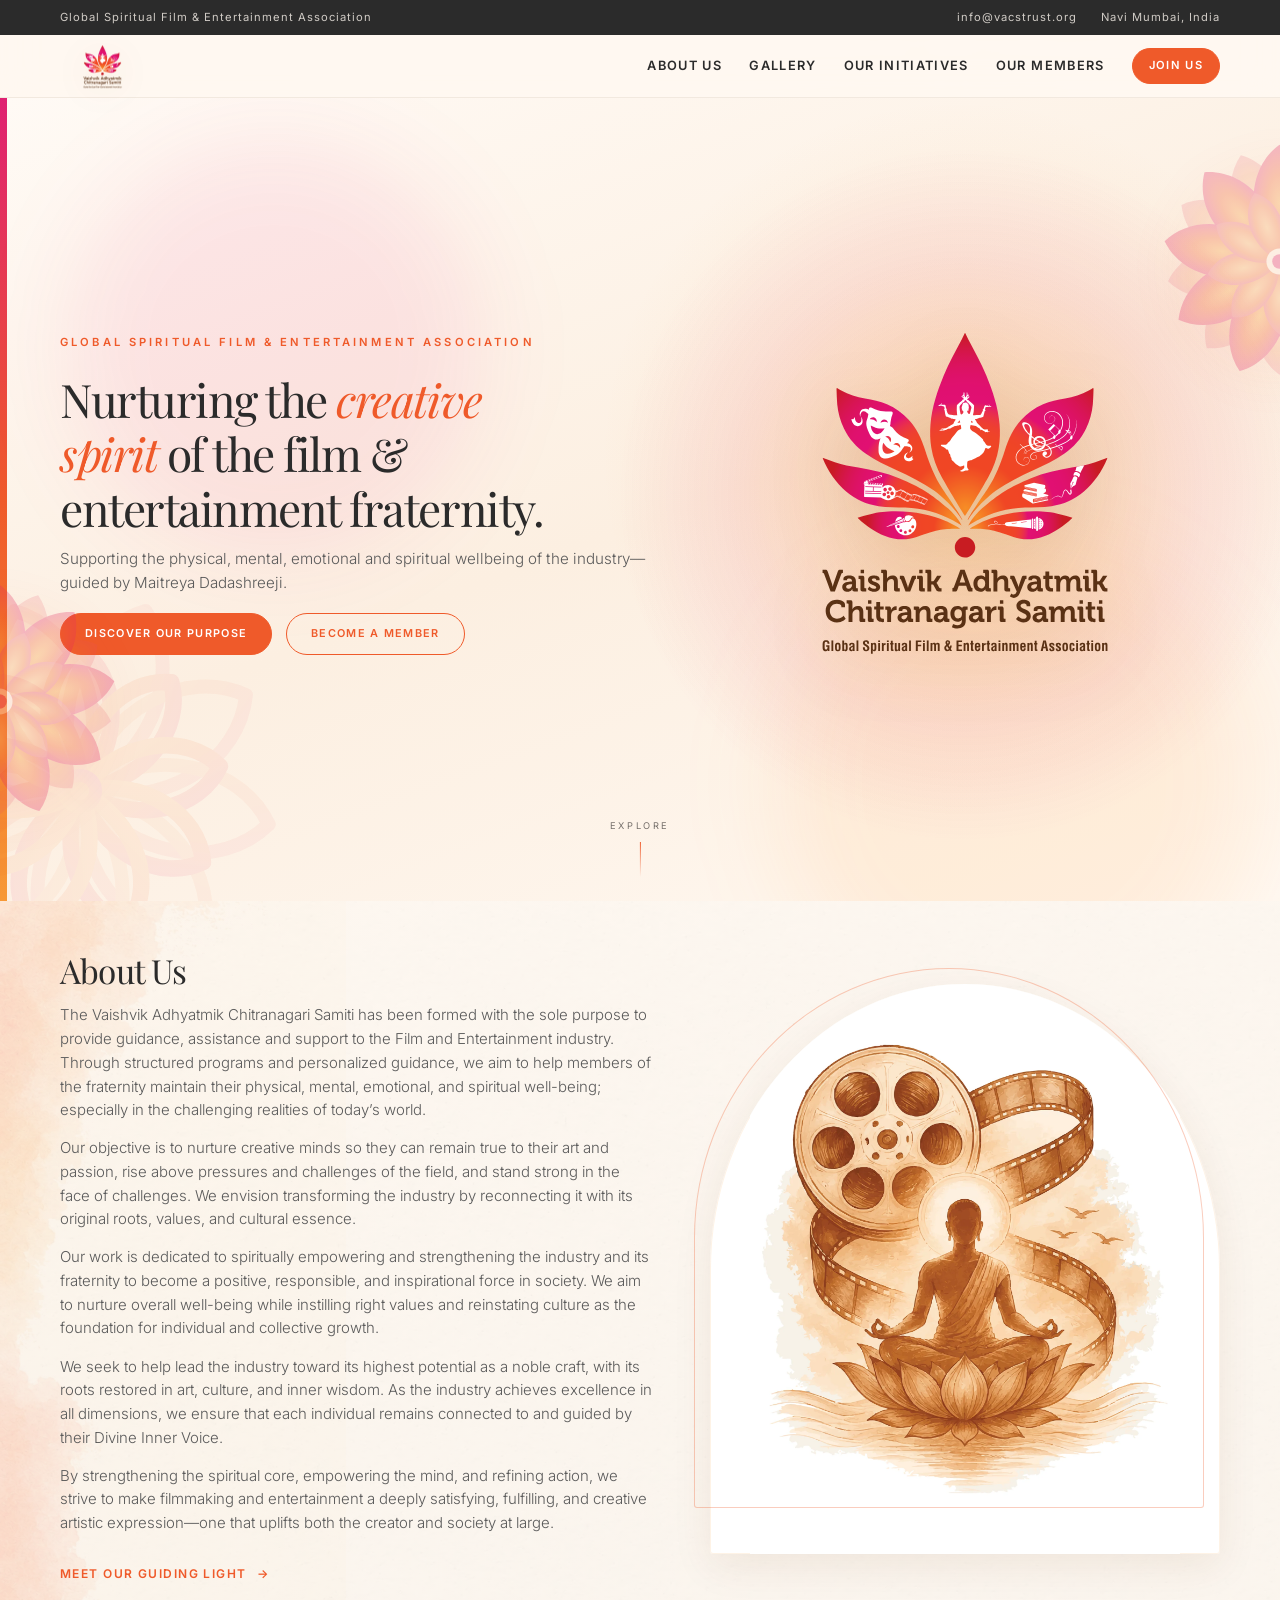
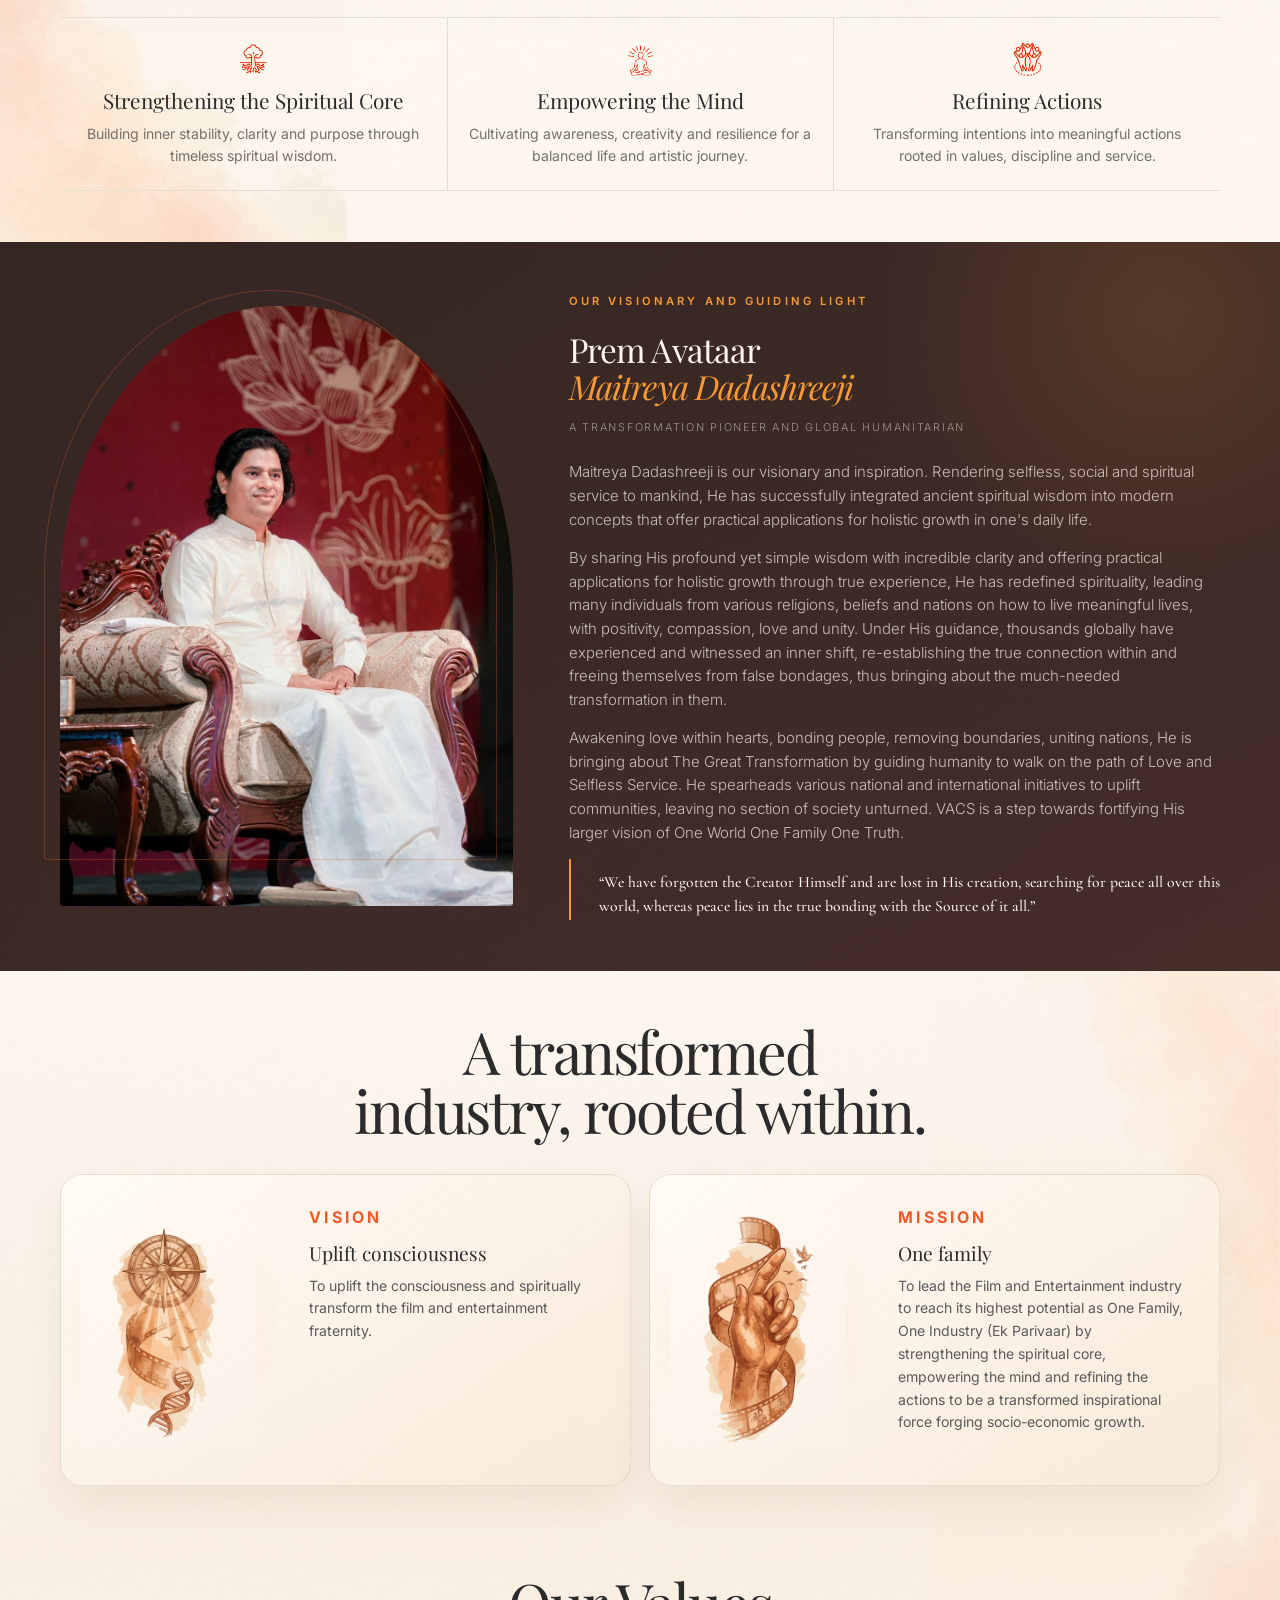
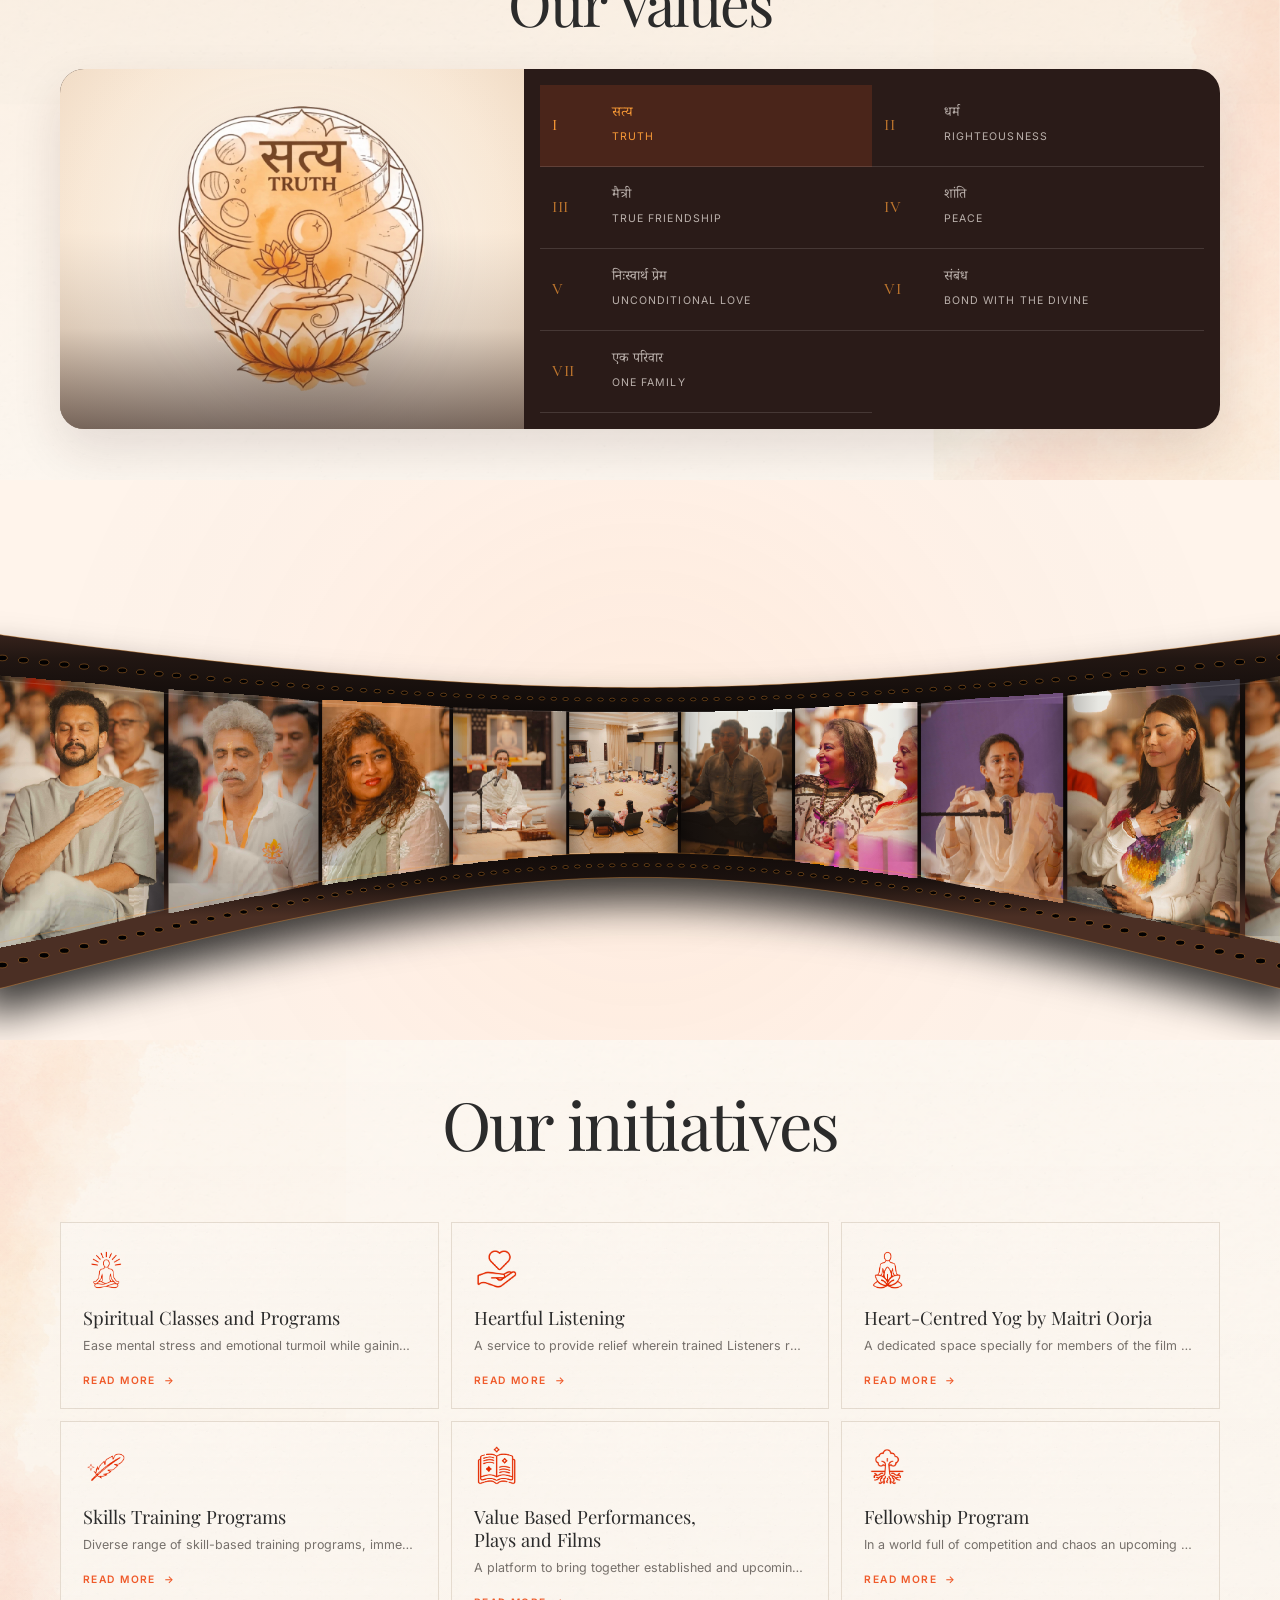
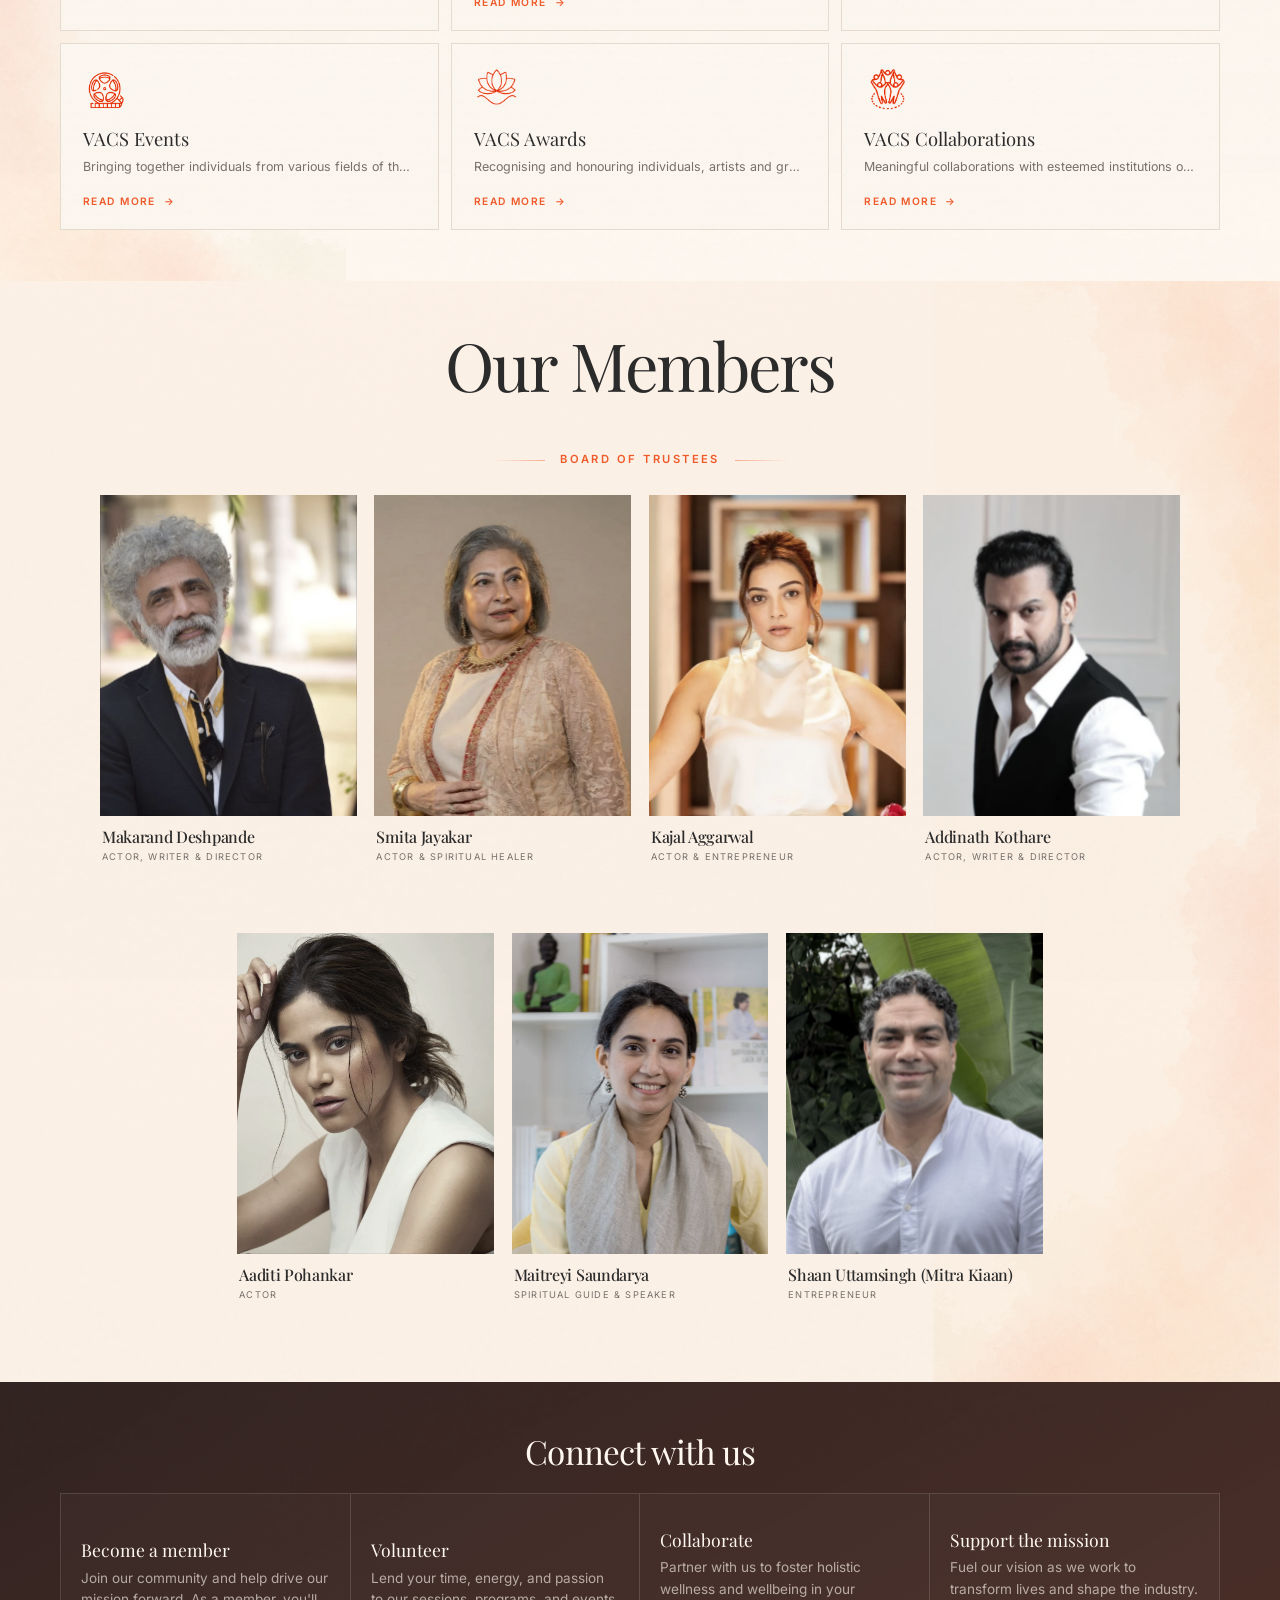
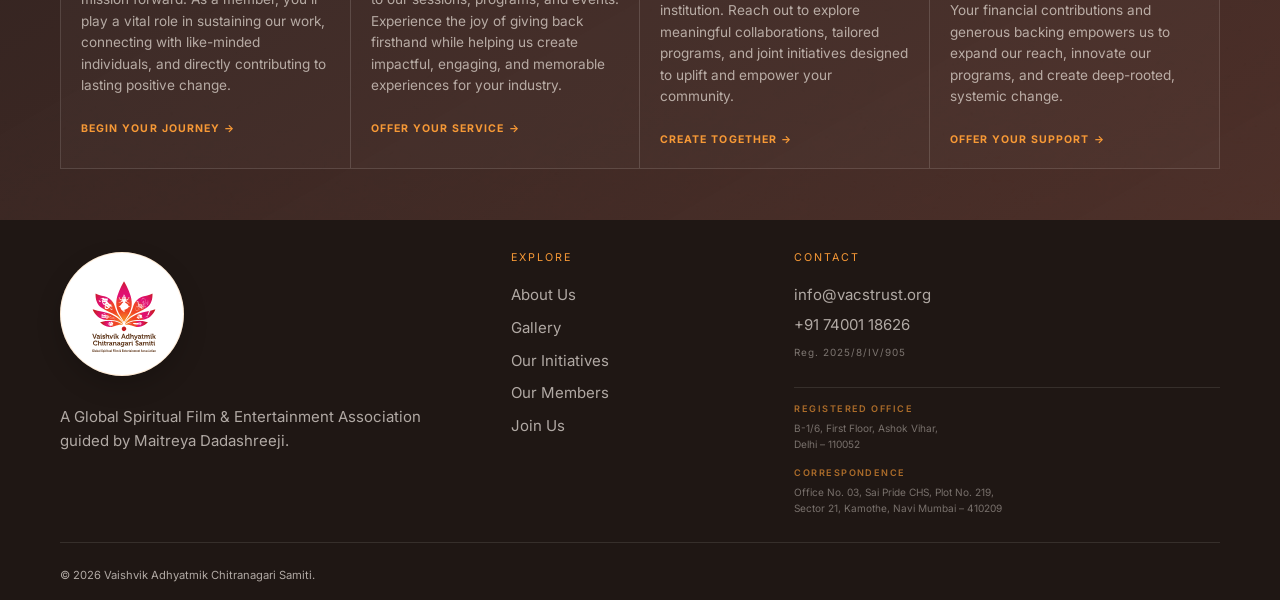
==== commit 5641dddd: "Refine mobile hero and content flow" ====
--- a/index.html
+++ b/index.html
@@ -28,7 +28,7 @@
   <link rel="preconnect" href="https://fonts.googleapis.com">
   <link rel="preconnect" href="https://fonts.gstatic.com" crossorigin>
   <link href="https://fonts.googleapis.com/css2?family=Cormorant+Garamond:ital,wght@0,500;1,500&family=Inter:wght@300;400;500;600&family=Noto+Serif+Devanagari:wght@500&family=Playfair+Display:ital,wght@0,400;0,500;0,600;1,400&display=swap" rel="stylesheet">
-  <link rel="stylesheet" href="styles.css?v=86">
+  <link rel="stylesheet" href="styles.css?v=90">
   <script type="application/ld+json">{"@context":"https://schema.org","@graph":[{"@type":"Organization","@id":"https://www.vacstrust.org/#organization","name":"Vaishvik Adhyatmik Chitranagari Samiti","alternateName":"Global Spiritual Film & Entertainment Association","url":"https://www.vacstrust.org/","logo":{"@type":"ImageObject","url":"https://www.vacstrust.org/assets/extracted/social-logo.webp"},"email":"info@vacstrust.org","telephone":"+91-7400118626","description":"An association supporting the physical, mental, emotional and spiritual wellbeing of India's film and entertainment fraternity.","areaServed":{"@type":"Country","name":"India"},"contactPoint":{"@type":"ContactPoint","contactType":"general enquiries","email":"info@vacstrust.org","telephone":"+91-7400118626","availableLanguage":["English","Hindi"]},"address":{"@type":"PostalAddress","streetAddress":"Ground Floor, Office No. 03, Sai Pride CHS, Plot No. 219, Sector 21, Kamothe","addressLocality":"Navi Mumbai","addressRegion":"Maharashtra","postalCode":"410209","addressCountry":"IN"}},{"@type":"WebSite","@id":"https://www.vacstrust.org/#website","url":"https://www.vacstrust.org/","name":"Vaishvik Adhyatmik Chitranagari Samiti","publisher":{"@id":"https://www.vacstrust.org/#organization"},"inLanguage":"en-IN"},{"@type":"WebPage","@id":"https://www.vacstrust.org/#webpage","url":"https://www.vacstrust.org/","name":"Film Industry Wellbeing & Spiritual Growth Association","isPartOf":{"@id":"https://www.vacstrust.org/#website"},"about":{"@id":"https://www.vacstrust.org/#organization"},"inLanguage":"en-IN"}]}</script>
 </head>
 <body>
@@ -94,7 +94,7 @@
           <p>Our work is dedicated to spiritually empowering and strengthening the industry and its fraternity to become a positive, responsible, and inspirational force in society. We aim to nurture overall well-being while instilling right values and reinstating culture as the foundation for individual and collective growth.</p>
           <p>We seek to help lead the industry toward its highest potential as a noble craft, with its roots restored in art, culture, and inner wisdom. As the industry achieves excellence in all dimensions, we ensure that each individual remains connected to and guided by their Divine Inner Voice.</p>
           <p>By strengthening the spiritual core, empowering the mind, and refining action, we strive to make filmmaking and entertainment a deeply satisfying, fulfilling, and creative artistic expression—one that uplifts both the creator and society at large.</p>
-          <a class="text-link" href="#dadashreeji">Meet our guiding light <span>→</span></a>
+          <a class="text-link about-guiding-link" href="#dadashreeji">Meet our guiding light <span>→</span></a>
         </div>
         <figure class="arch-media reveal">
           <img src="assets/images/vacs-illustration.webp" width="1200" height="1592" loading="lazy" alt="Meditation, cinema and creative arts illustration">
@@ -105,6 +105,7 @@
         <article class="reveal"><img src="assets/icons/spiritual-growth.png" width="116" height="116" alt=""><h3>Empowering the Mind</h3><p>Cultivating awareness, creativity and resilience for a balanced life and artistic journey.</p></article>
         <article class="reveal"><img src="assets/icons/community.png" width="116" height="116" alt=""><h3>Refining Actions</h3><p>Transforming intentions into meaningful actions rooted in values, discipline and service.</p></article>
       </div>
+      <div class="shell mobile-guiding-link"><a class="text-link" href="#dadashreeji">Meet our guiding light <span>→</span></a></div>
     </section>
 
     <section class="section guiding-light" id="dadashreeji">
--- a/styles.css
+++ b/styles.css
@@ -397,7 +397,7 @@
 h3{font-size:1.15rem}
 .section{padding:clamp(2.4rem,4vw,3.4rem) 0}
 .site-header .nav{height:62px}
-.site-header .nav-brand img{width:60px;height:56px;transform:scale(1.18);transform-origin:left center}
+.site-header .nav-brand img{width:60px;height:56px;transform:scale(1.416);transform-origin:left center}
 .nav-brand strong{font-size:.78rem}.nav-brand small{font-size:.5rem}
 .button{min-height:42px;padding:0 24px;font-size:.68rem}
 .button-small{min-height:36px;padding-inline:16px;font-size:.62rem}
@@ -429,7 +429,7 @@
   h3{font-size:1.2rem}
   .section{padding:3.4rem 0}
   .site-header .nav{height:68px}
-  .site-header .nav-brand img{width:64px;height:60px;transform:scale(1.32)}
+  .site-header .nav-brand img{width:64px;height:60px;transform:scale(1.584)}
   .nav-links{top:68px}
   .button{min-height:46px;padding-inline:22px;font-size:.66rem}
   .eyebrow{margin-bottom:.8rem;font-size:.62rem}
@@ -561,6 +561,12 @@
 .pillars h3{font-size:1.3rem;line-height:1.22;text-wrap:balance}
 @media(max-width:800px){.pillars h3{font-size:1.1rem}}
 @media(max-width:520px){.pillars h3{font-size:.95rem}}
+.mobile-guiding-link{display:none}
+@media(max-width:800px){
+  .about .about-guiding-link{display:none}
+  .about .mobile-guiding-link{display:block;margin-top:24px}
+  .about .mobile-guiding-link .text-link{margin-top:0}
+}
 
 /* ══════════════════════════════════════════════════════════════
    TRUSTEES v4 — cinematic 4-column portrait gallery
@@ -698,7 +704,6 @@
   .t-portrait-card:nth-child(5){grid-column:1/3}
   .t-portrait-card:nth-child(6){grid-column:3/5}
   .t-portrait-card:nth-child(7){grid-column:2/4}
-  .t-portrait-card:nth-child(n){--zoom:1}
 }
 
 /* Mobile: 2-column uniform */
@@ -1428,7 +1433,7 @@
 
 /* Production hero: official logo lockup; photo collage is archived for later. */
 .hero-logo-stage{
-  width:min(640px,100%);
+  width:min(700px,125%);
   min-width:0;
   justify-self:center;
   isolation:isolate;
@@ -1439,16 +1444,54 @@
   background:radial-gradient(circle,rgba(247,153,54,.25),rgba(223,33,114,.065) 48%,transparent 72%);
 }
 .hero-logo-stage .hero-primary-logo{
-  width:min(520px,92%);
+  width:min(650px,100%);
   height:auto;
   object-fit:contain;
   filter:drop-shadow(0 18px 34px rgba(96,56,19,.13));
 }
 @media(max-width:800px){
-  .hero-logo-stage{width:min(520px,86vw)}
-  .hero-logo-stage .hero-primary-logo{width:min(460px,92%)}
+  .hero-logo-stage{width:min(620px,96vw)}
+  .hero-logo-stage .hero-primary-logo{width:min(575px,100%)}
 }
 @media(max-width:560px){
-  .hero-logo-stage{width:84vw;margin-top:10px}
-  .hero-logo-stage .hero-primary-logo{width:92%}
-}
+  .hero-logo-stage{width:96vw;margin-top:10px}
+  .hero-logo-stage .hero-primary-logo{width:100%}
+}
+
+/* Mobile hero: a concise editorial opening without duplicated actions or logo. */
+@media(max-width:560px){
+  .hero{
+    min-height:calc(100svh - 72px);
+    padding:clamp(38px,9vw,52px) 0 clamp(54px,12vw,70px);
+    align-items:center;
+    background:
+      radial-gradient(circle at 108% 23%,rgba(223,33,114,.11),transparent 35%),
+      radial-gradient(circle at -8% 88%,rgba(247,153,54,.14),transparent 34%),
+      linear-gradient(155deg,#fffaf5 0%,#fdf0e4 58%,#fff8f1 100%);
+  }
+  .hero:after{
+    content:"";
+    position:absolute;
+    z-index:1;
+    left:0;
+    right:0;
+    bottom:0;
+    height:72px;
+    pointer-events:none;
+    background:linear-gradient(transparent,#fff8f1);
+  }
+  .hero-grid{display:block;width:min(calc(100vw - 32px),430px)}
+  .hero-copy{align-items:flex-start;text-align:left}
+  .hero-copy .eyebrow{max-width:32ch;margin-bottom:22px;font-size:.59rem;line-height:1.65;letter-spacing:.24em}
+  .hero h1{max-width:10.7ch;font-size:clamp(2.85rem,12.8vw,3.7rem);line-height:1.015;letter-spacing:-.04em}
+  .hero-lede{max-width:33rem;margin:26px 0 0;font-size:.94rem;line-height:1.7}
+  .hero-actions,.hero-logo-stage{display:none}
+  .about:after{
+    width:100%;
+    opacity:.09;
+    background-position:left center;
+    background-size:cover;
+    -webkit-mask-image:linear-gradient(90deg,#000 0%,rgba(0,0,0,.62) 42%,transparent 88%);
+    mask-image:linear-gradient(90deg,#000 0%,rgba(0,0,0,.62) 42%,transparent 88%);
+  }
+}
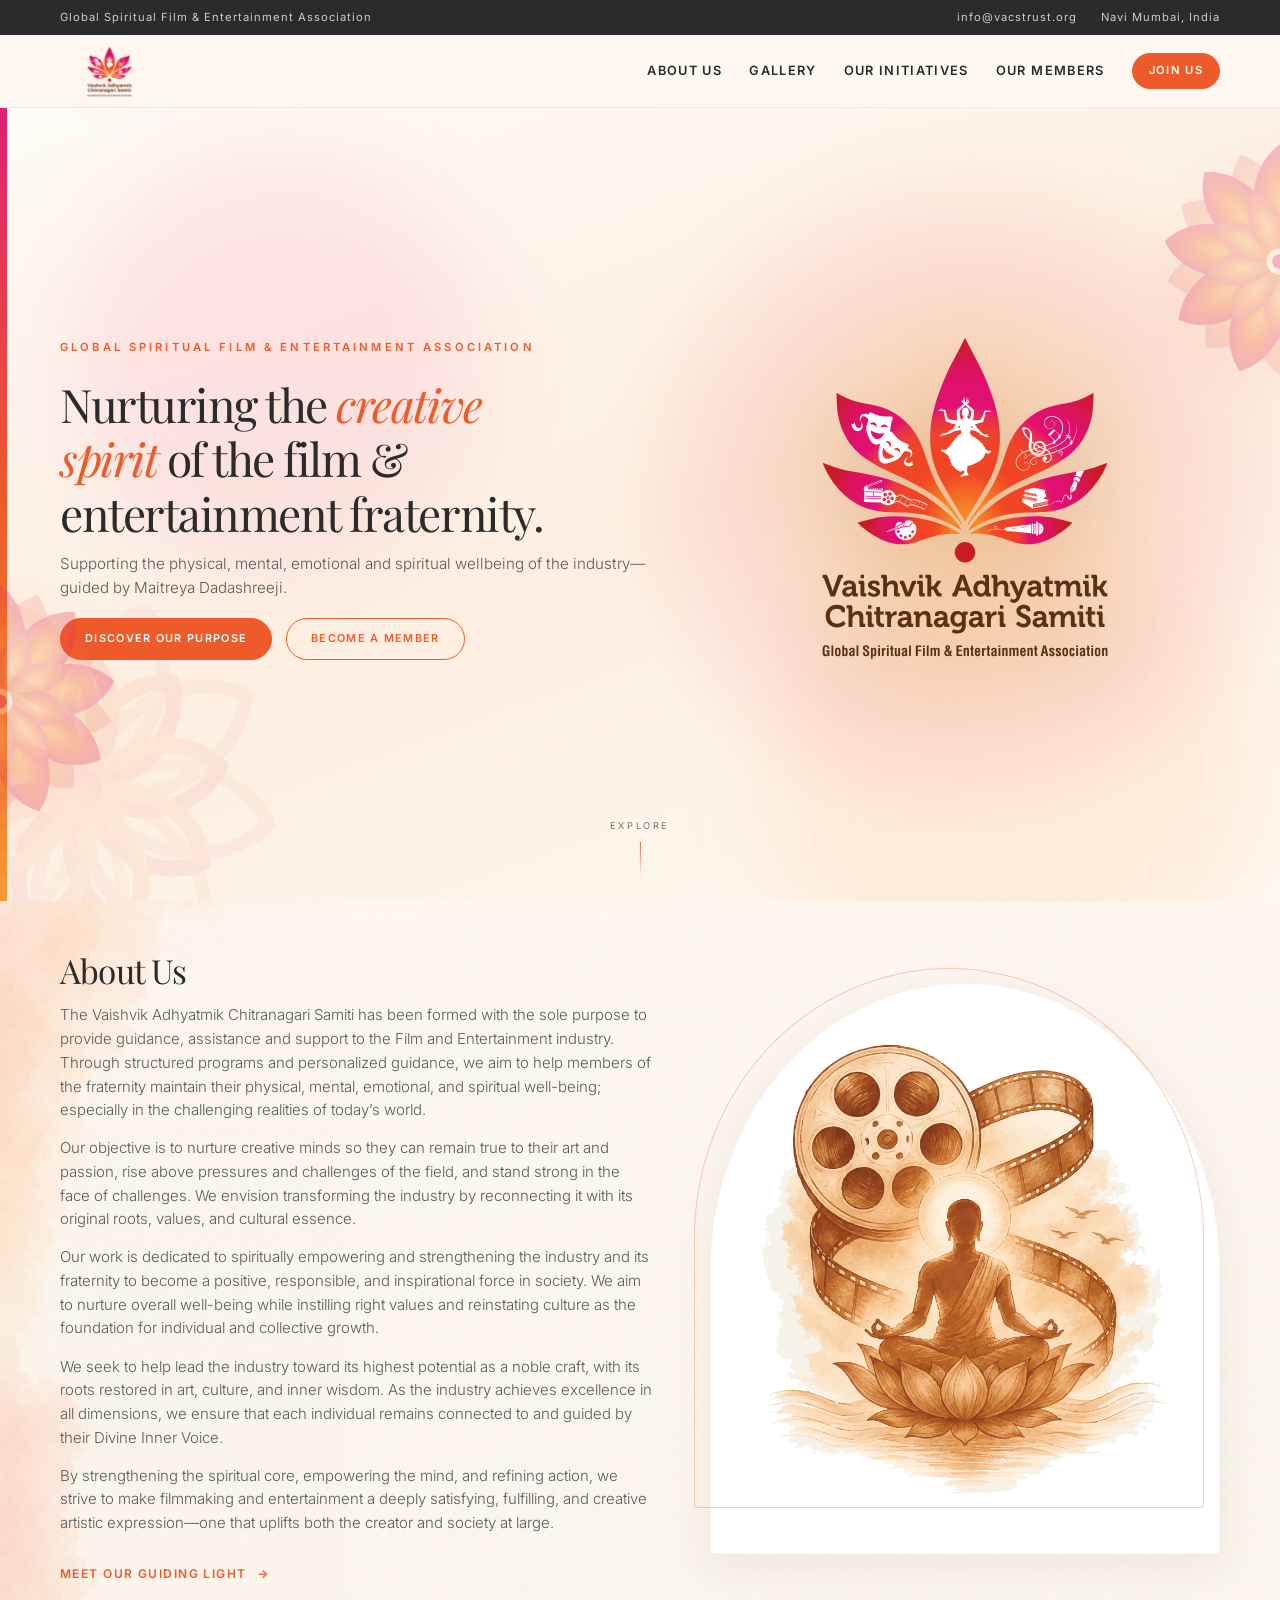
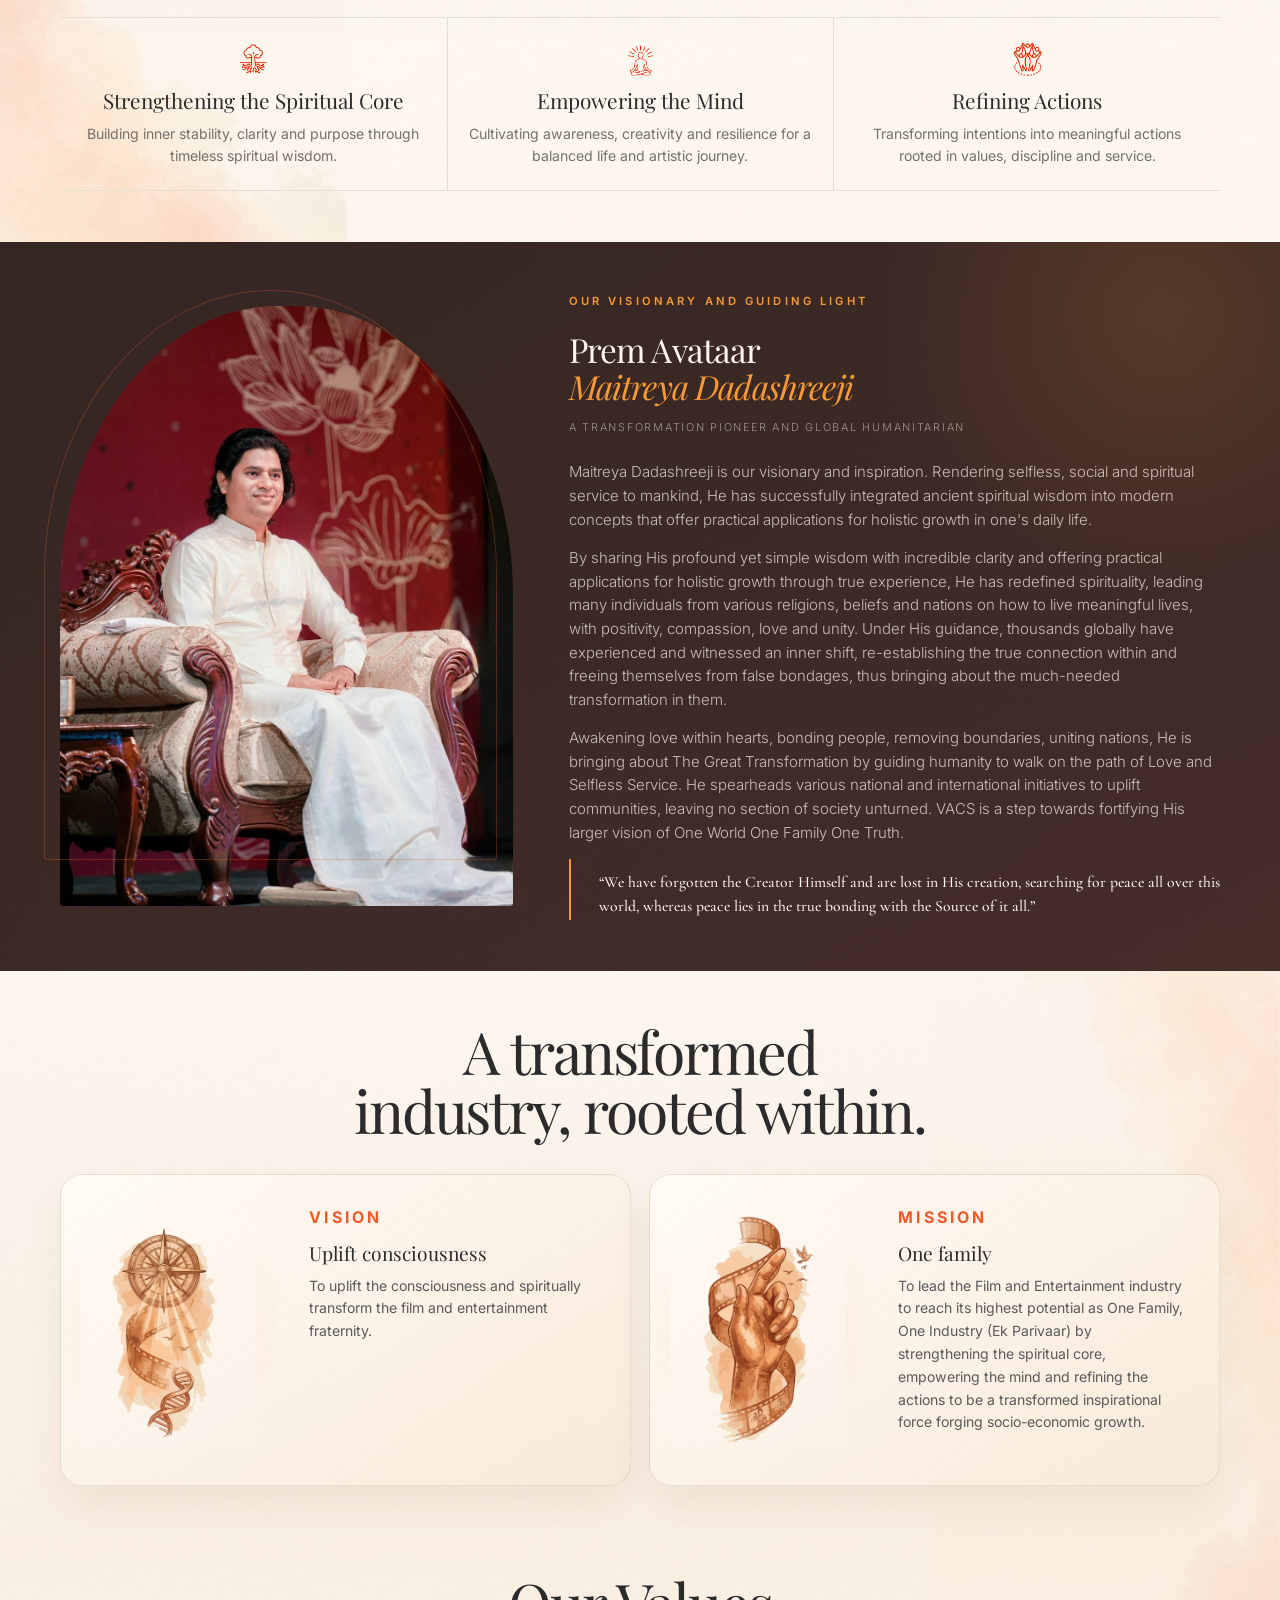
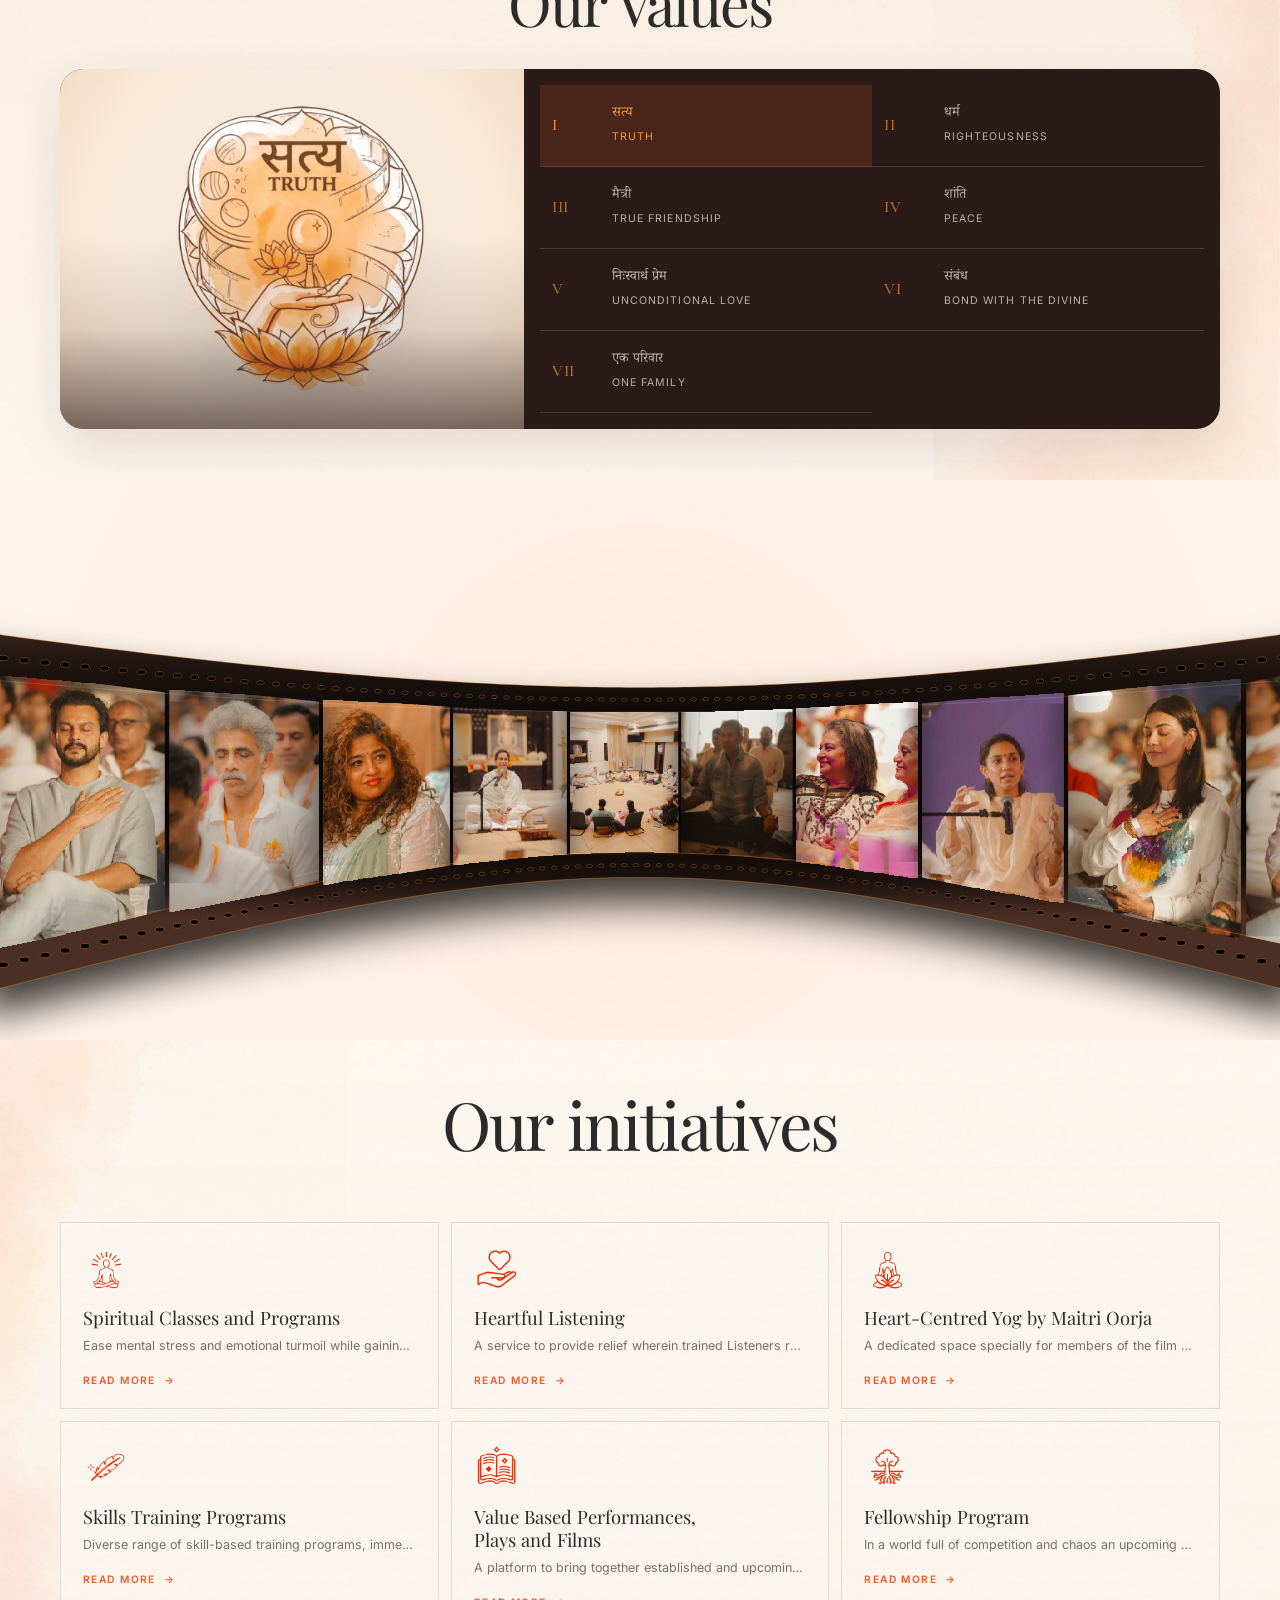
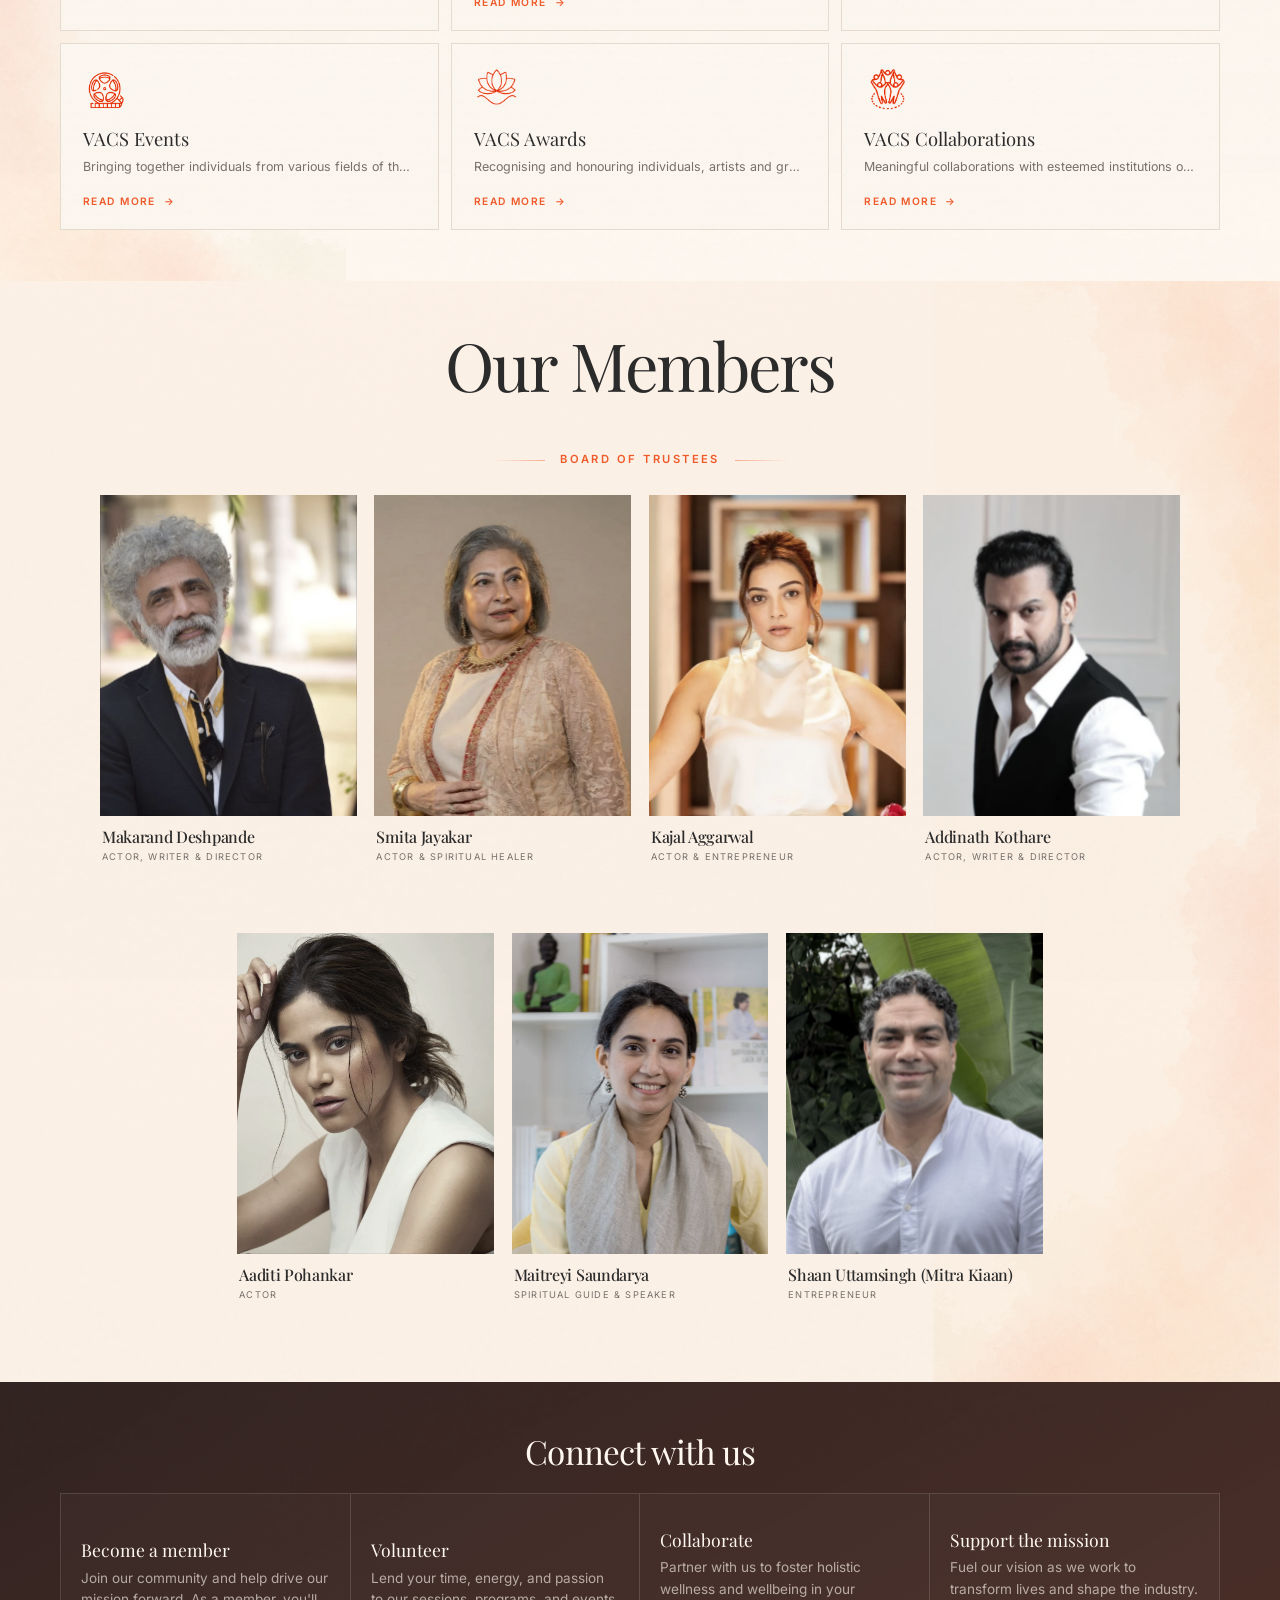
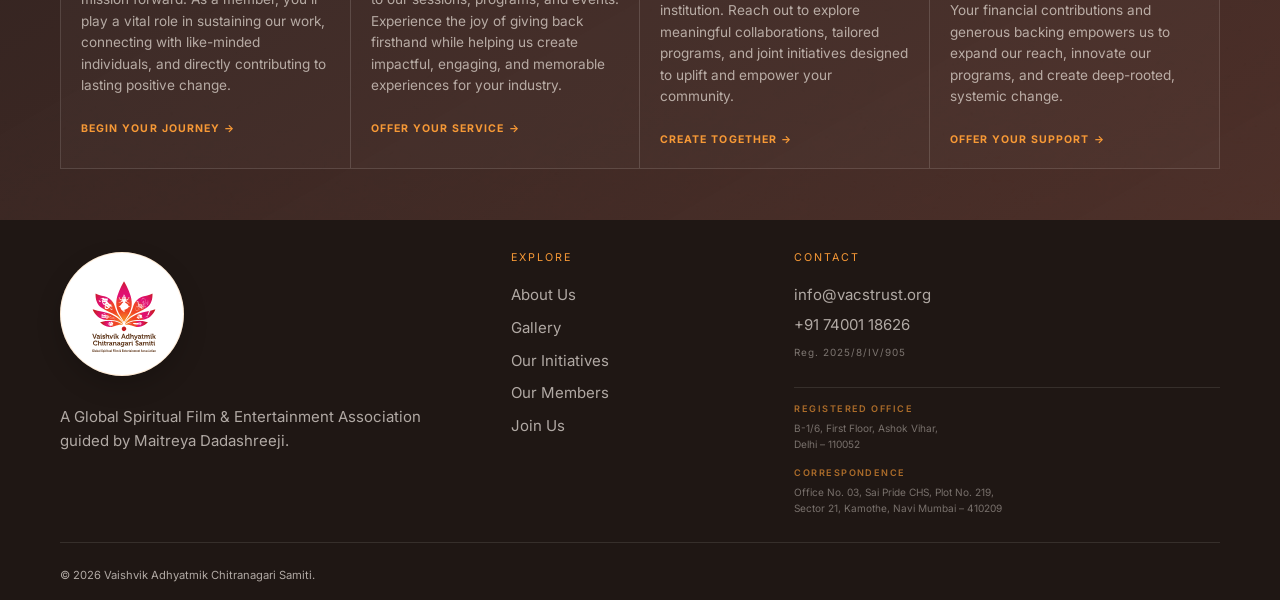
==== commit b7c461d5: "Finalize responsive header sizing" ====
--- a/index.html
+++ b/index.html
@@ -28,7 +28,7 @@
   <link rel="preconnect" href="https://fonts.googleapis.com">
   <link rel="preconnect" href="https://fonts.gstatic.com" crossorigin>
   <link href="https://fonts.googleapis.com/css2?family=Cormorant+Garamond:ital,wght@0,500;1,500&family=Inter:wght@300;400;500;600&family=Noto+Serif+Devanagari:wght@500&family=Playfair+Display:ital,wght@0,400;0,500;0,600;1,400&display=swap" rel="stylesheet">
-  <link rel="stylesheet" href="styles.css?v=90">
+  <link rel="stylesheet" href="styles.css?v=91">
   <script type="application/ld+json">{"@context":"https://schema.org","@graph":[{"@type":"Organization","@id":"https://www.vacstrust.org/#organization","name":"Vaishvik Adhyatmik Chitranagari Samiti","alternateName":"Global Spiritual Film & Entertainment Association","url":"https://www.vacstrust.org/","logo":{"@type":"ImageObject","url":"https://www.vacstrust.org/assets/extracted/social-logo.webp"},"email":"info@vacstrust.org","telephone":"+91-7400118626","description":"An association supporting the physical, mental, emotional and spiritual wellbeing of India's film and entertainment fraternity.","areaServed":{"@type":"Country","name":"India"},"contactPoint":{"@type":"ContactPoint","contactType":"general enquiries","email":"info@vacstrust.org","telephone":"+91-7400118626","availableLanguage":["English","Hindi"]},"address":{"@type":"PostalAddress","streetAddress":"Ground Floor, Office No. 03, Sai Pride CHS, Plot No. 219, Sector 21, Kamothe","addressLocality":"Navi Mumbai","addressRegion":"Maharashtra","postalCode":"410209","addressCountry":"IN"}},{"@type":"WebSite","@id":"https://www.vacstrust.org/#website","url":"https://www.vacstrust.org/","name":"Vaishvik Adhyatmik Chitranagari Samiti","publisher":{"@id":"https://www.vacstrust.org/#organization"},"inLanguage":"en-IN"},{"@type":"WebPage","@id":"https://www.vacstrust.org/#webpage","url":"https://www.vacstrust.org/","name":"Film Industry Wellbeing & Spiritual Growth Association","isPartOf":{"@id":"https://www.vacstrust.org/#website"},"about":{"@id":"https://www.vacstrust.org/#organization"},"inLanguage":"en-IN"}]}</script>
 </head>
 <body>
--- a/styles.css
+++ b/styles.css
@@ -396,12 +396,12 @@
 h2{font-size:clamp(1.65rem,2.6vw,2.4rem);letter-spacing:-.025em}
 h3{font-size:1.15rem}
 .section{padding:clamp(2.4rem,4vw,3.4rem) 0}
-.site-header .nav{height:62px}
-.site-header .nav-brand img{width:60px;height:56px;transform:scale(1.416);transform-origin:left center}
+.site-header .nav{height:72px}
+.site-header .nav-brand img{width:60px;height:56px;transform:scale(1.65);transform-origin:left center}
 .nav-brand strong{font-size:.78rem}.nav-brand small{font-size:.5rem}
 .button{min-height:42px;padding:0 24px;font-size:.68rem}
 .button-small{min-height:36px;padding-inline:16px;font-size:.62rem}
-.hero{min-height:calc(100svh - 97px);padding:28px 0 38px}
+.hero{min-height:calc(100svh - 107px);padding:28px 0 38px}
 .hero-grid{gap:clamp(24px,4vw,52px)}
 .hero-logo{width:min(300px,78%)}
 .hero-lede{margin:12px 0 18px;font-size:.95rem}
@@ -423,17 +423,17 @@
 @media(max-width:800px){
   :root{--shell:min(100% - 32px,680px)}
   body{font-size:15px;line-height:1.55}
-  html{scroll-padding-top:68px}
+  html{scroll-padding-top:76px}
   h1{font-size:clamp(2.25rem,10vw,3.05rem)}
   h2{font-size:clamp(1.95rem,8vw,2.6rem)}
   h3{font-size:1.2rem}
   .section{padding:3.4rem 0}
-  .site-header .nav{height:68px}
-  .site-header .nav-brand img{width:64px;height:60px;transform:scale(1.584)}
-  .nav-links{top:68px}
+  .site-header .nav{height:76px}
+  .site-header .nav-brand img{width:64px;height:60px;transform:scale(1.72)}
+  .nav-links{top:76px}
   .button{min-height:46px;padding-inline:22px;font-size:.66rem}
   .eyebrow{margin-bottom:.8rem;font-size:.62rem}
-  .hero{min-height:calc(100svh - 68px);padding:30px 0 42px}
+  .hero{min-height:calc(100svh - 76px);padding:30px 0 42px}
   .hero-grid{gap:16px}
   .hero-lede{margin:14px 0 18px;font-size:.9rem;line-height:1.55}
   .hero-actions{gap:9px;justify-content:center}
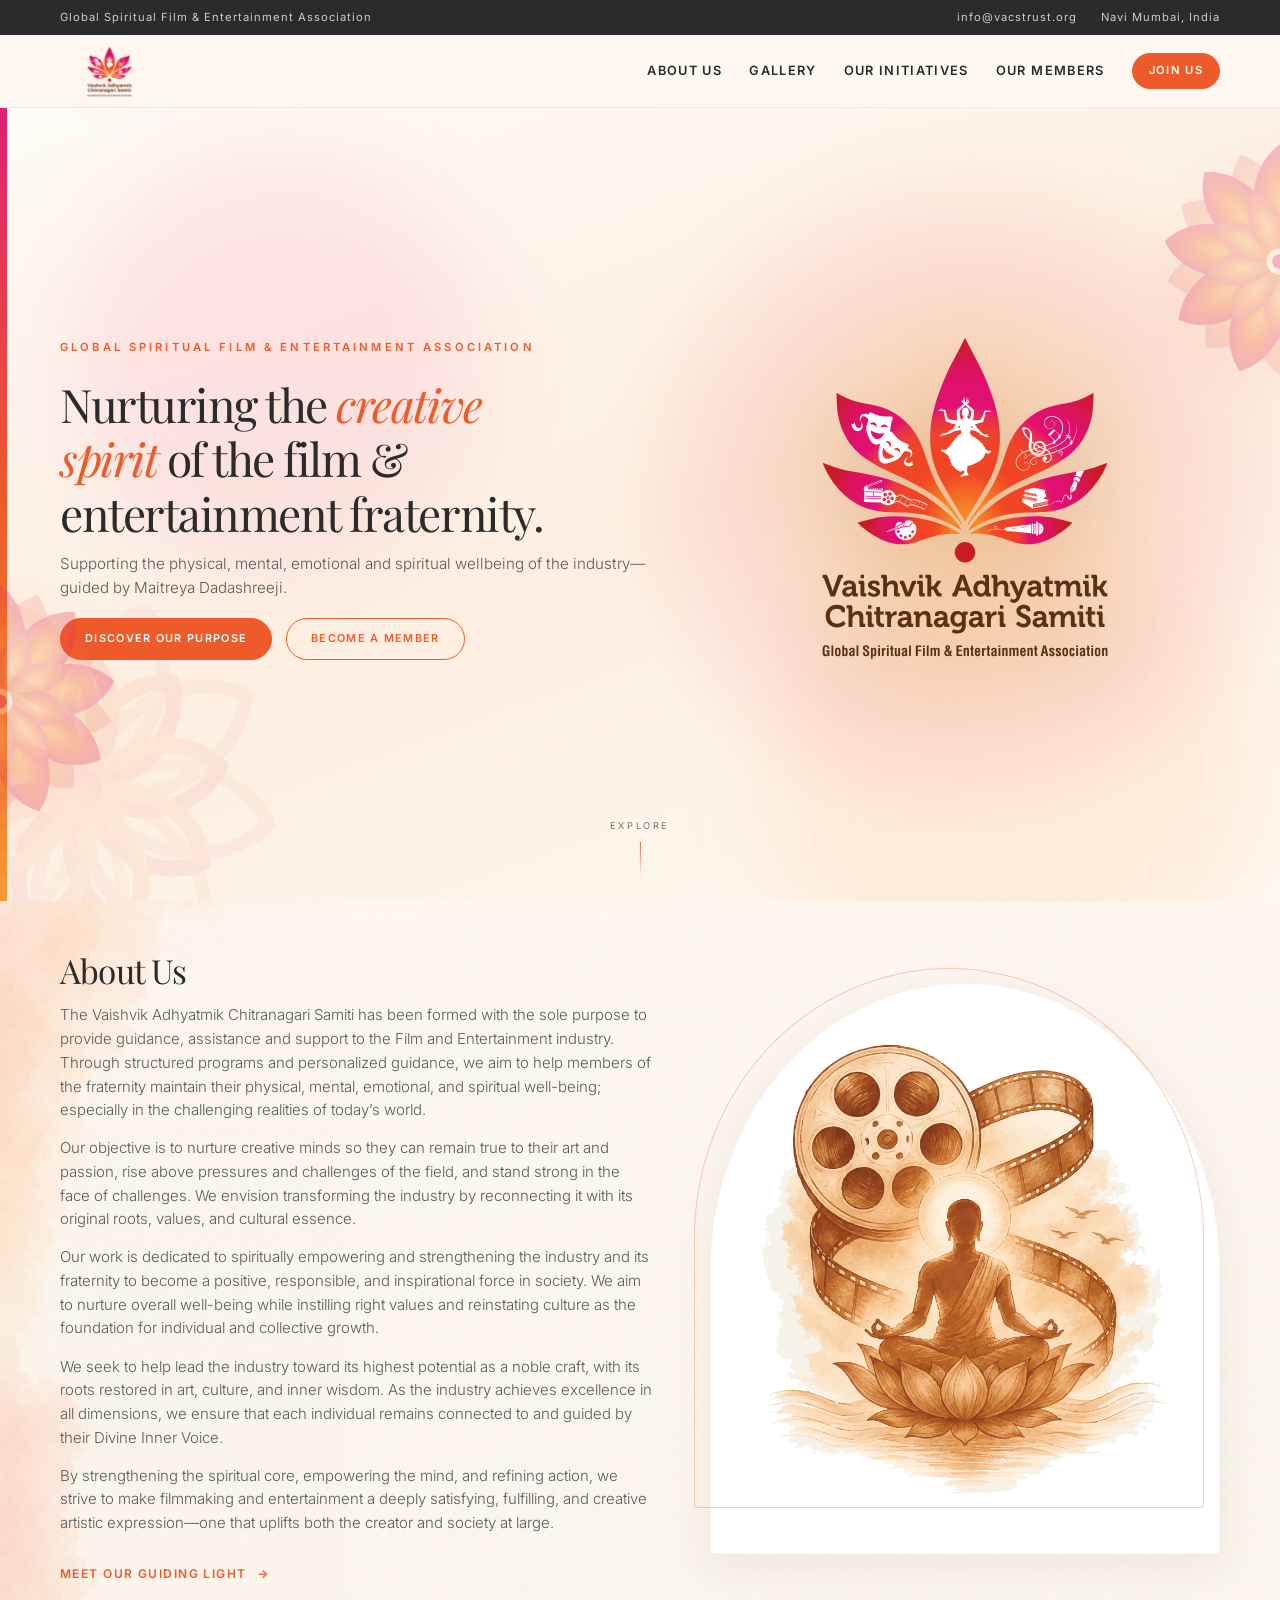
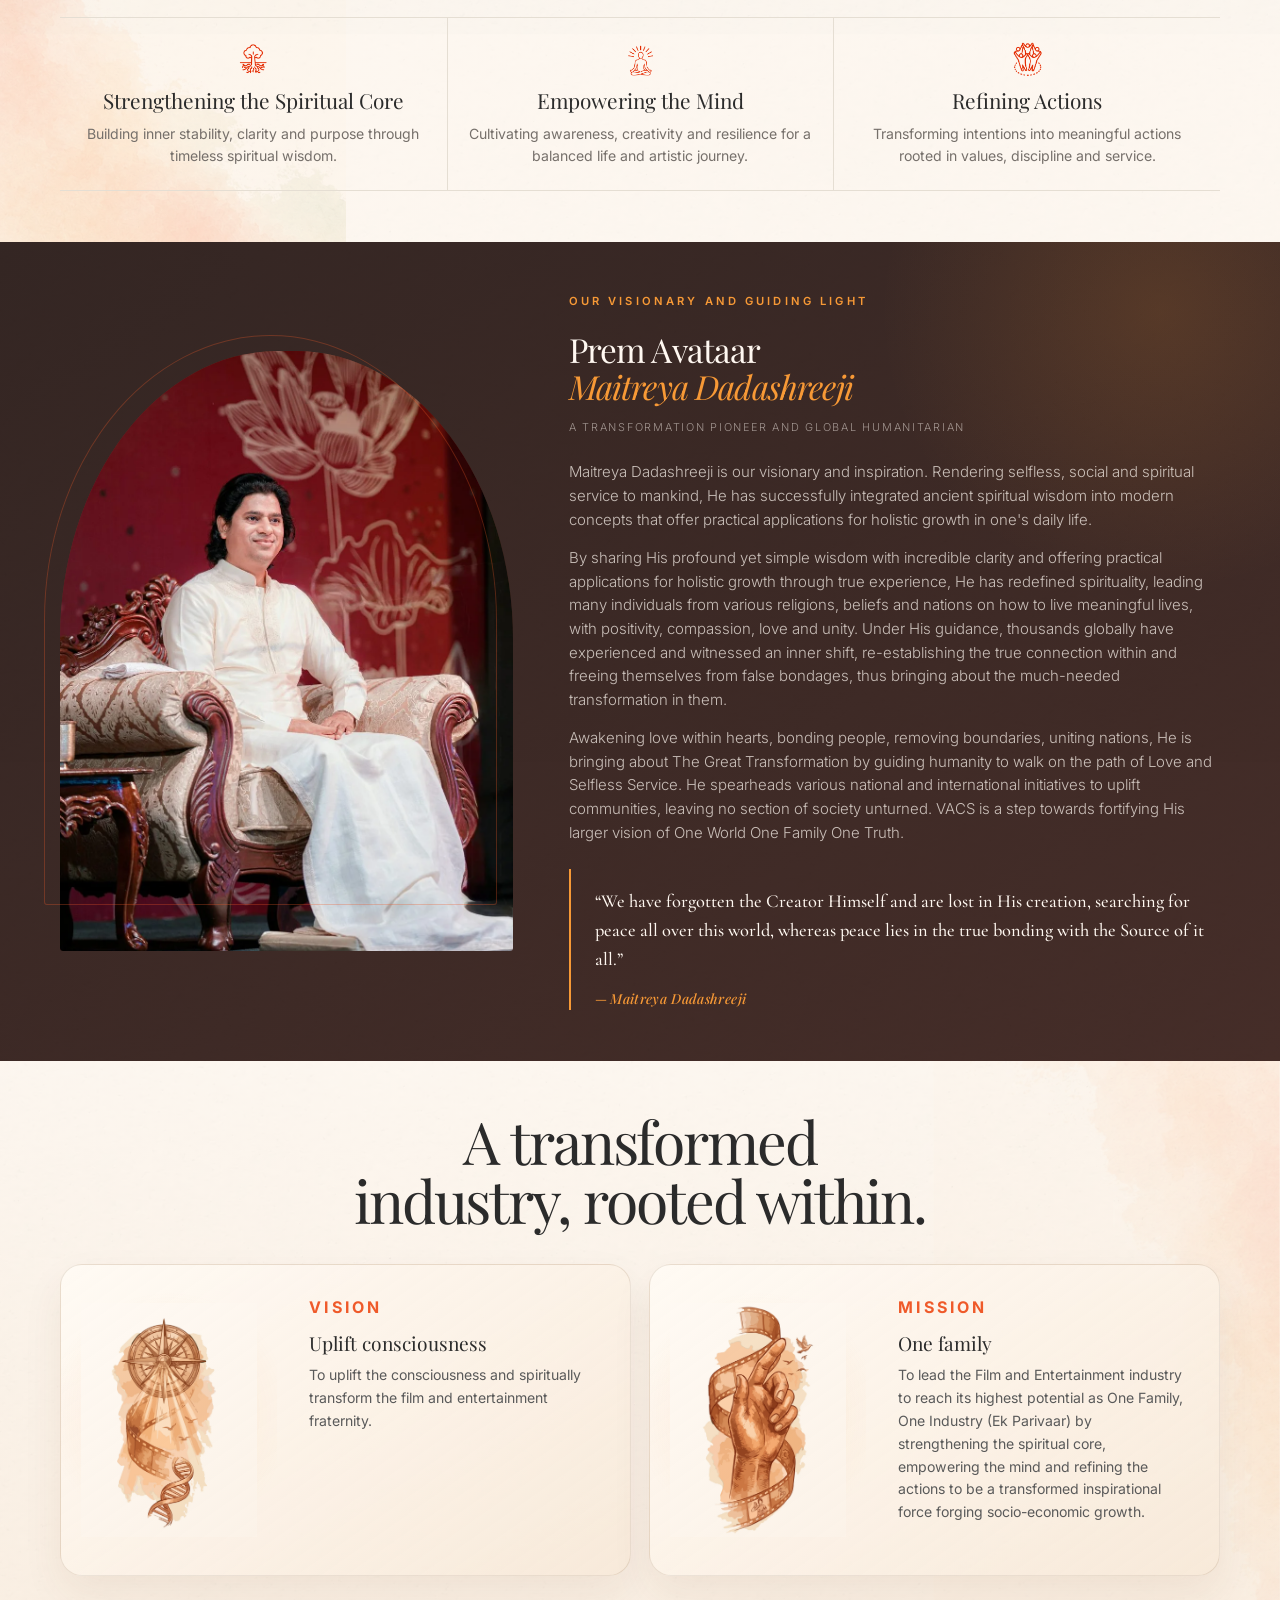
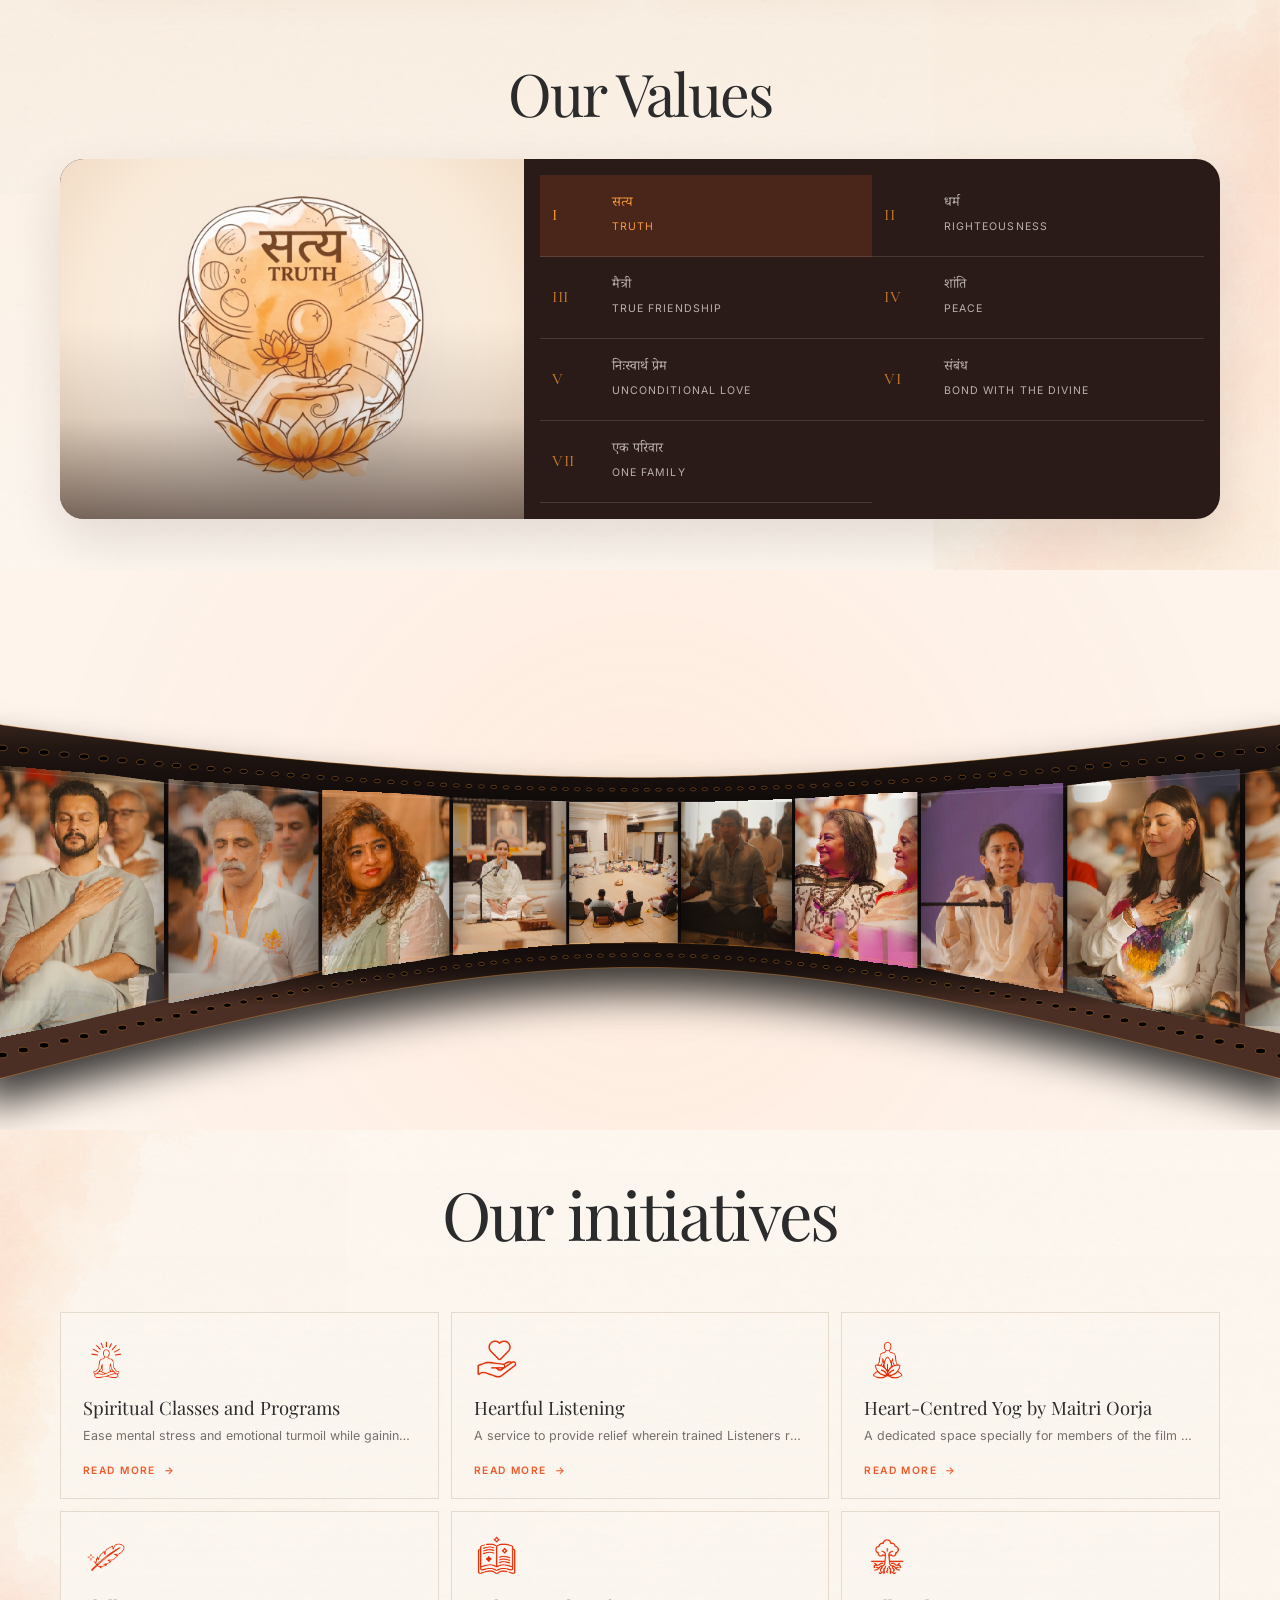
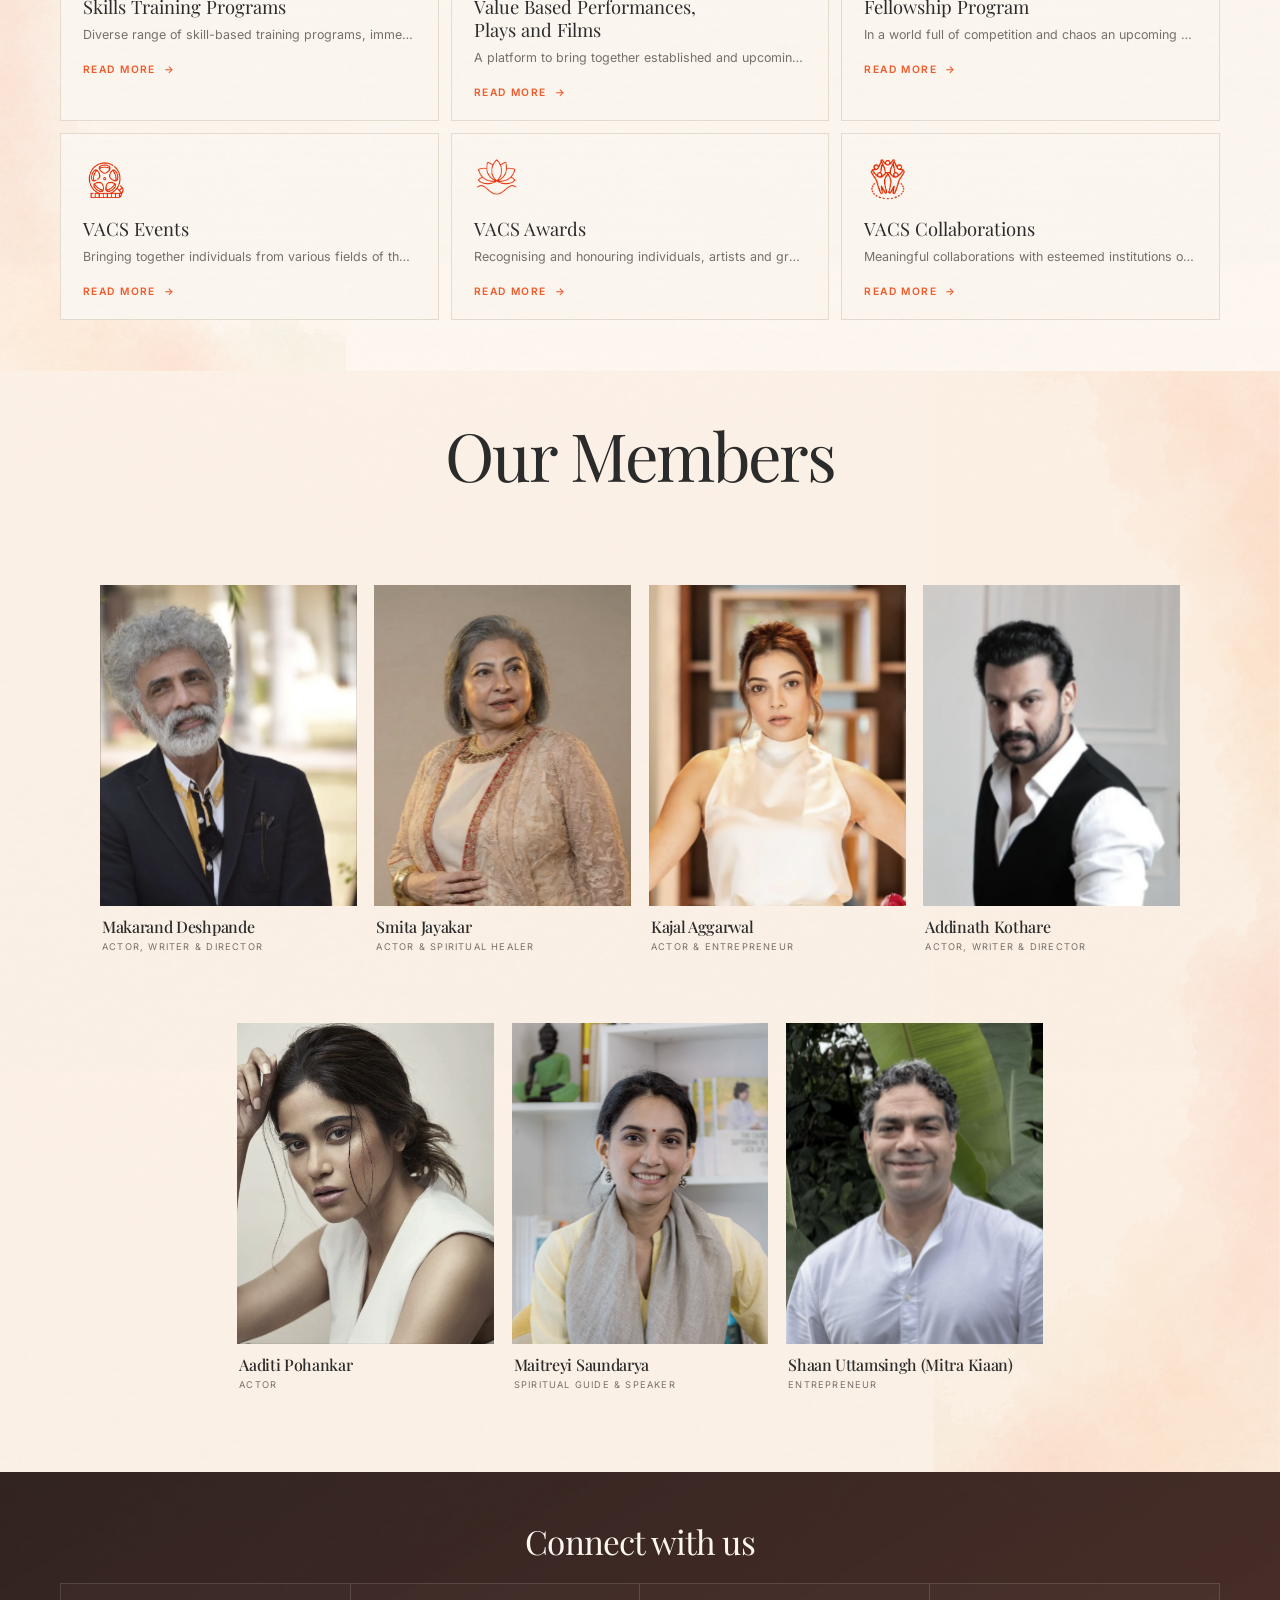
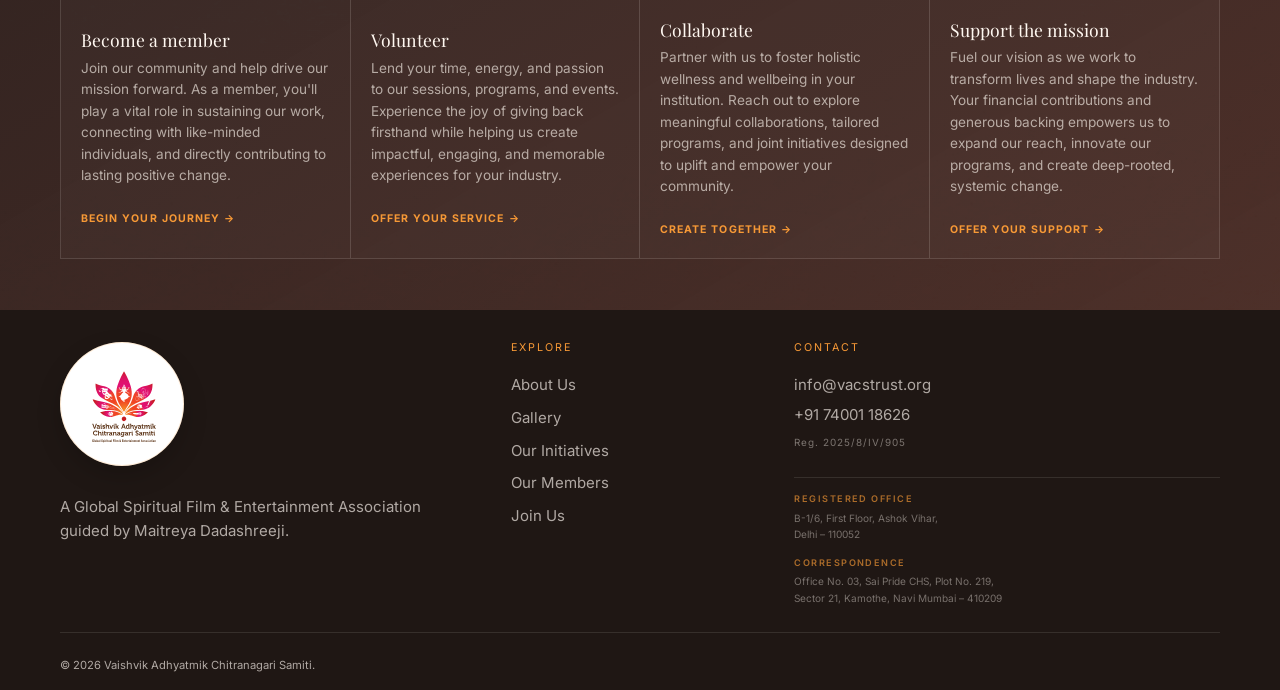
==== commit 1949122f: "Emphasize guiding quote attribution" ====
--- a/index.html
+++ b/index.html
@@ -28,7 +28,7 @@
   <link rel="preconnect" href="https://fonts.googleapis.com">
   <link rel="preconnect" href="https://fonts.gstatic.com" crossorigin>
   <link href="https://fonts.googleapis.com/css2?family=Cormorant+Garamond:ital,wght@0,500;1,500&family=Inter:wght@300;400;500;600&family=Noto+Serif+Devanagari:wght@500&family=Playfair+Display:ital,wght@0,400;0,500;0,600;1,400&display=swap" rel="stylesheet">
-  <link rel="stylesheet" href="styles.css?v=91">
+  <link rel="stylesheet" href="styles.css?v=92">
   <script type="application/ld+json">{"@context":"https://schema.org","@graph":[{"@type":"Organization","@id":"https://www.vacstrust.org/#organization","name":"Vaishvik Adhyatmik Chitranagari Samiti","alternateName":"Global Spiritual Film & Entertainment Association","url":"https://www.vacstrust.org/","logo":{"@type":"ImageObject","url":"https://www.vacstrust.org/assets/extracted/social-logo.webp"},"email":"info@vacstrust.org","telephone":"+91-7400118626","description":"An association supporting the physical, mental, emotional and spiritual wellbeing of India's film and entertainment fraternity.","areaServed":{"@type":"Country","name":"India"},"contactPoint":{"@type":"ContactPoint","contactType":"general enquiries","email":"info@vacstrust.org","telephone":"+91-7400118626","availableLanguage":["English","Hindi"]},"address":{"@type":"PostalAddress","streetAddress":"Ground Floor, Office No. 03, Sai Pride CHS, Plot No. 219, Sector 21, Kamothe","addressLocality":"Navi Mumbai","addressRegion":"Maharashtra","postalCode":"410209","addressCountry":"IN"}},{"@type":"WebSite","@id":"https://www.vacstrust.org/#website","url":"https://www.vacstrust.org/","name":"Vaishvik Adhyatmik Chitranagari Samiti","publisher":{"@id":"https://www.vacstrust.org/#organization"},"inLanguage":"en-IN"},{"@type":"WebPage","@id":"https://www.vacstrust.org/#webpage","url":"https://www.vacstrust.org/","name":"Film Industry Wellbeing & Spiritual Growth Association","isPartOf":{"@id":"https://www.vacstrust.org/#website"},"about":{"@id":"https://www.vacstrust.org/#organization"},"inLanguage":"en-IN"}]}</script>
 </head>
 <body>
@@ -118,7 +118,10 @@
           <p>Maitreya Dadashreeji is our visionary and inspiration. Rendering selfless, social and spiritual service to mankind, He has successfully integrated ancient spiritual wisdom into modern concepts that offer practical applications for holistic growth in one's daily life.</p>
           <p>By sharing His profound yet simple wisdom with incredible clarity and offering practical applications for holistic growth through true experience, He has redefined spirituality, leading many individuals from various religions, beliefs and nations on how to live meaningful lives, with positivity, compassion, love and unity. Under His guidance, thousands globally have experienced and witnessed an inner shift, re-establishing the true connection within and freeing themselves from false bondages, thus bringing about the much-needed transformation in them.</p>
           <p>Awakening love within hearts, bonding people, removing boundaries, uniting nations, He is bringing about The Great Transformation by guiding humanity to walk on the path of Love and Selfless Service. He spearheads various national and international initiatives to uplift communities, leaving no section of society unturned. VACS is a step towards fortifying His larger vision of One World One Family One Truth.</p>
-          <blockquote>“We have forgotten the Creator Himself and are lost in His creation, searching for peace all over this world, whereas peace lies in the true bonding with the Source of it all.”</blockquote>
+          <blockquote class="guide-quote">
+            <p>“We have forgotten the Creator Himself and are lost in His creation, searching for peace all over this world, whereas peace lies in the true bonding with the Source of it all.”</p>
+            <footer>— <cite>Maitreya Dadashreeji</cite></footer>
+          </blockquote>
         </div>
       </div>
     </section>
--- a/styles.css
+++ b/styles.css
@@ -1495,3 +1495,25 @@
     mask-image:linear-gradient(90deg,#000 0%,rgba(0,0,0,.62) 42%,transparent 88%);
   }
 }
+
+/* Guiding-light quotation: elevated scale with clear authorship. */
+.guiding-light .guide-quote{
+  margin-top:24px;
+  padding:18px 0 0 24px;
+  font-size:1.15rem;
+  line-height:1.58;
+}
+.guiding-light .guide-quote p{margin:0;color:inherit}
+.guiding-light .guide-quote footer{
+  margin-top:14px;
+  color:var(--gold);
+  font-family:var(--serif);
+  font-size:.86rem;
+  font-style:normal;
+  letter-spacing:.025em;
+}
+.guiding-light .guide-quote cite{font-style:italic}
+@media(max-width:560px){
+  .guiding-light .guide-quote{padding-left:18px;font-size:1.08rem;line-height:1.55}
+  .guiding-light .guide-quote footer{font-size:.82rem}
+}
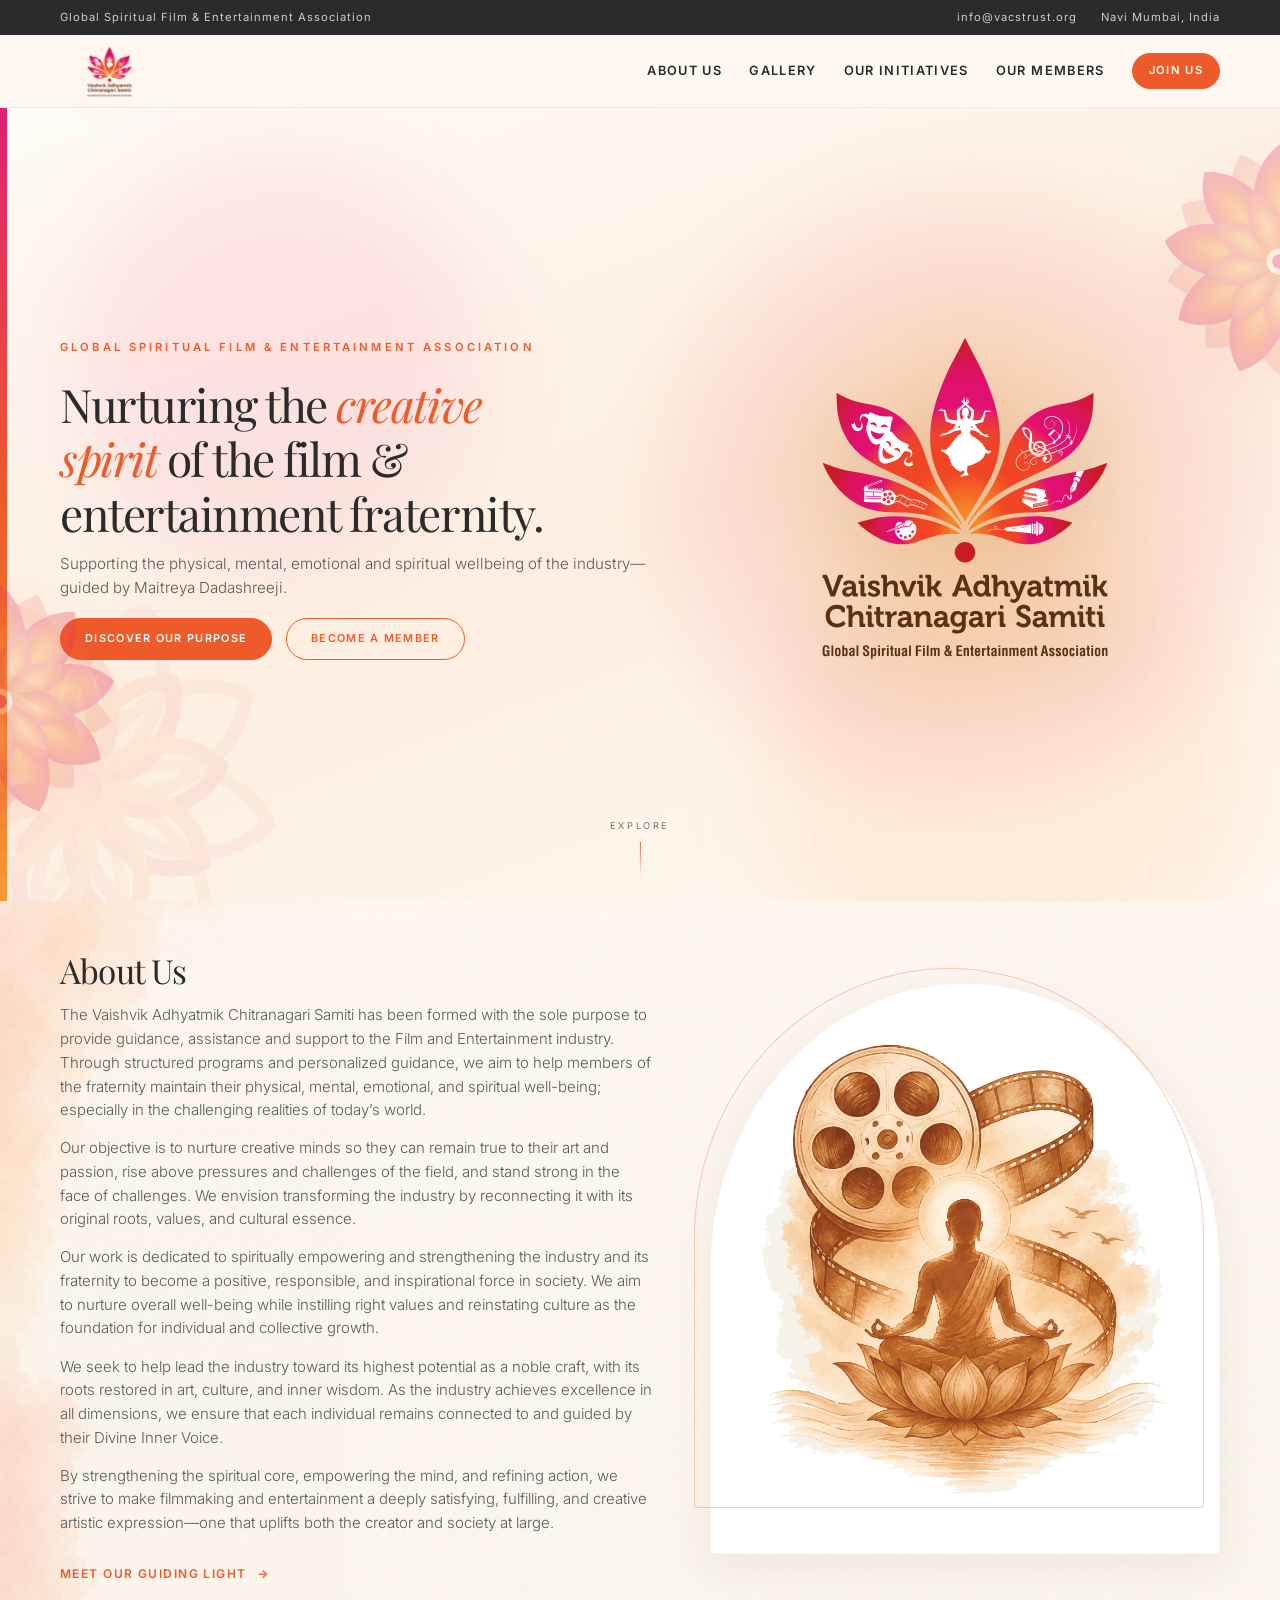
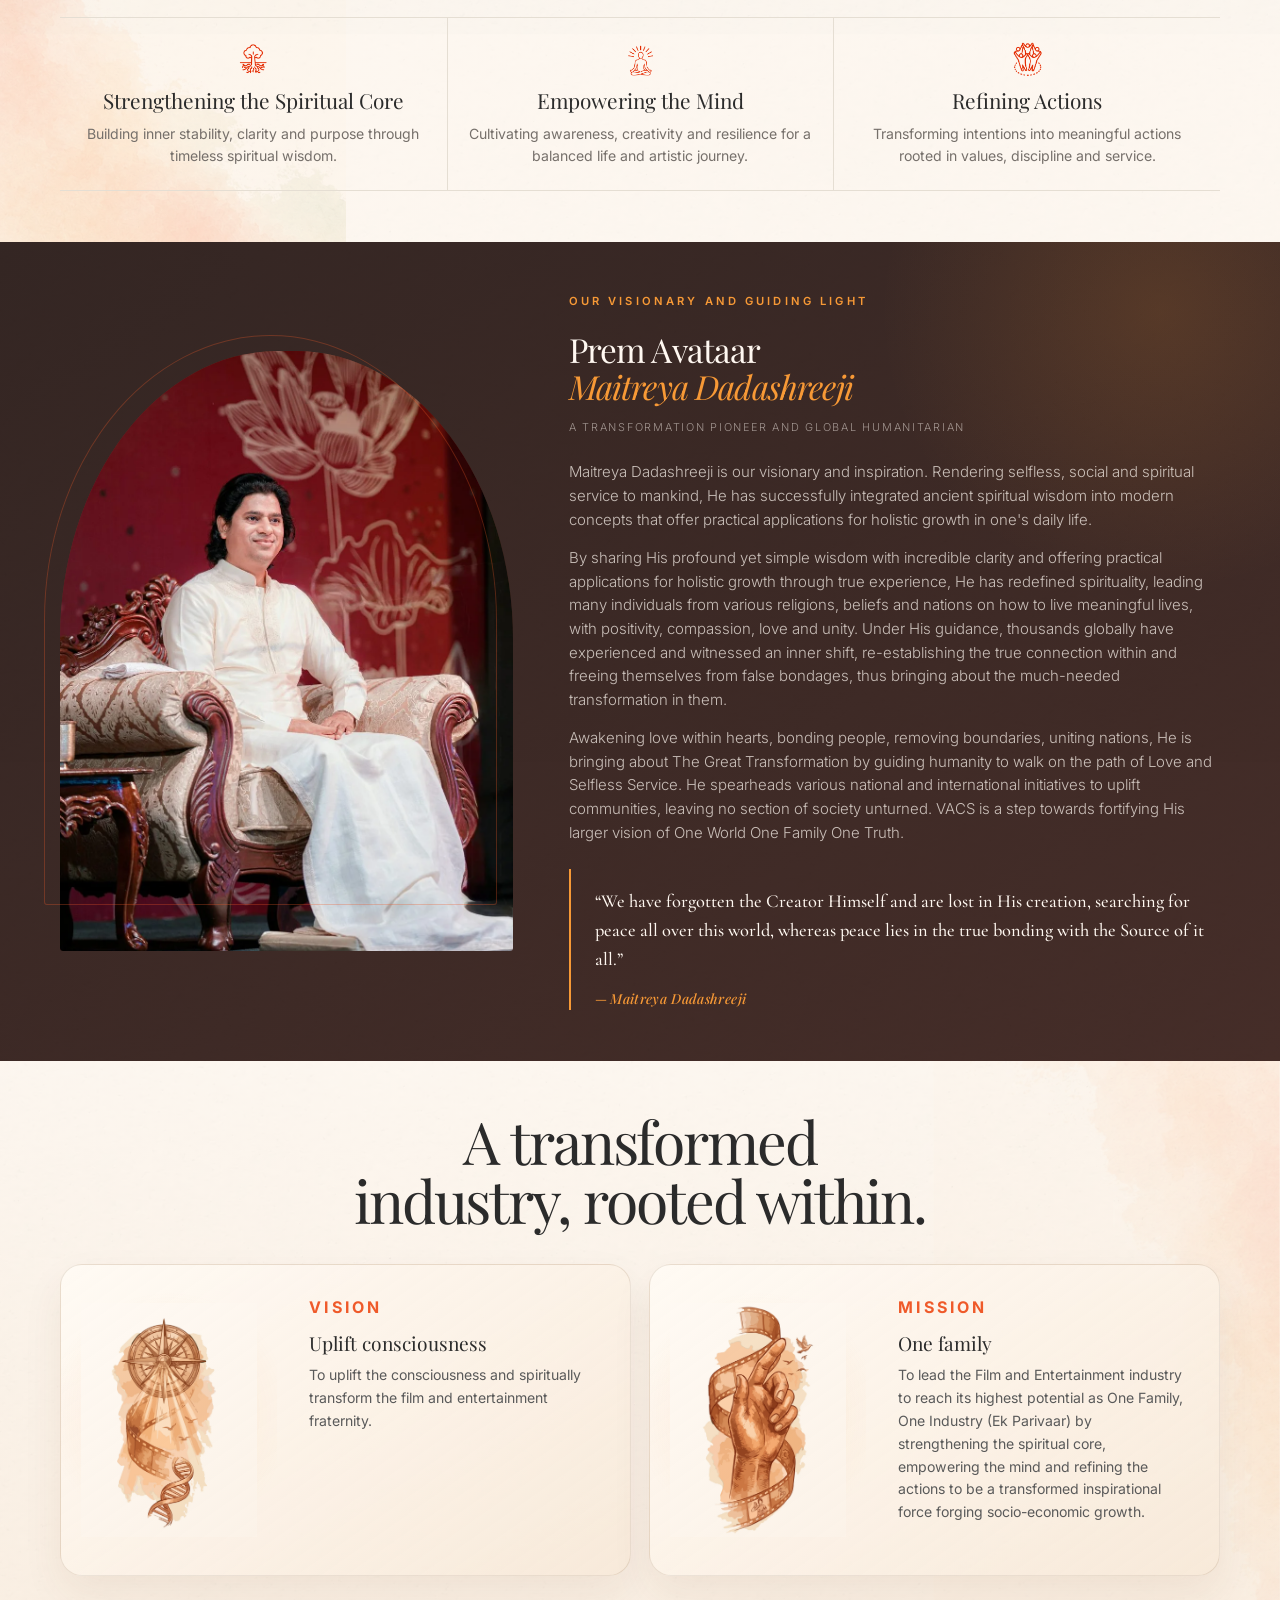
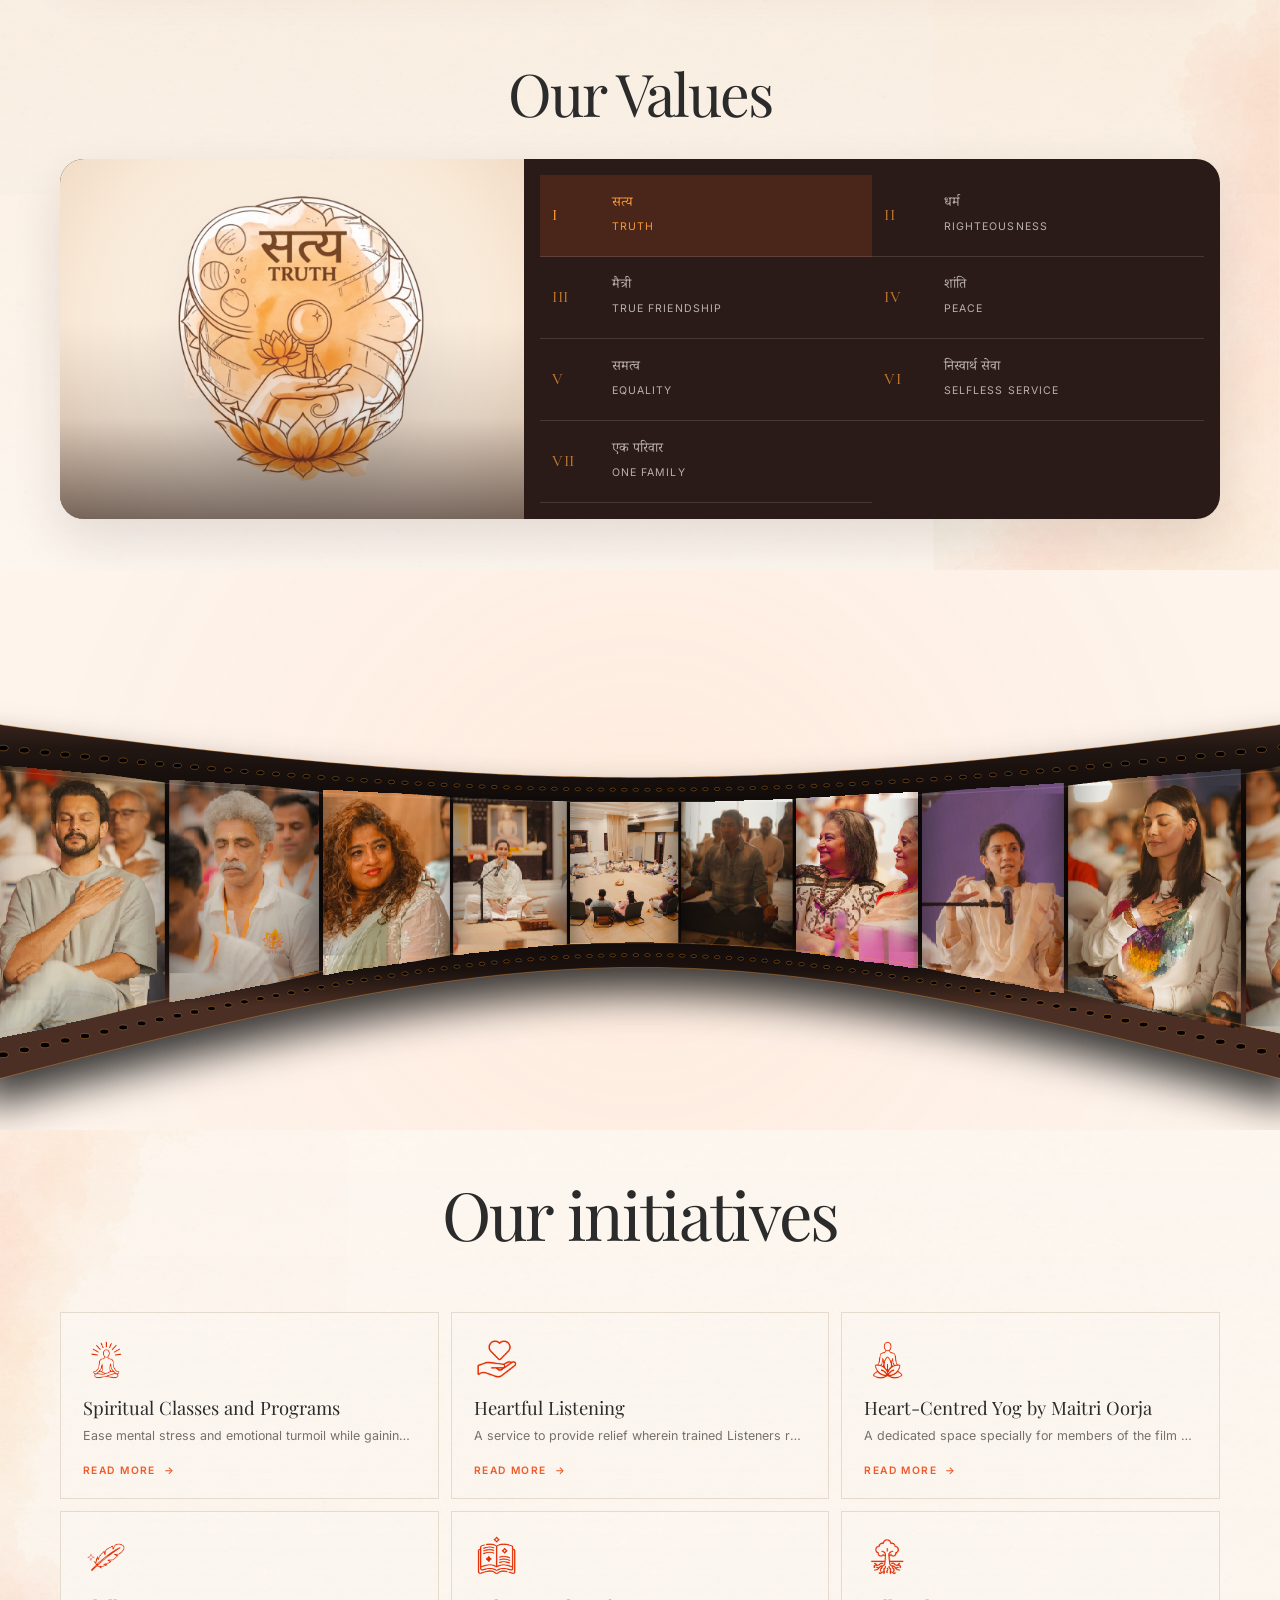
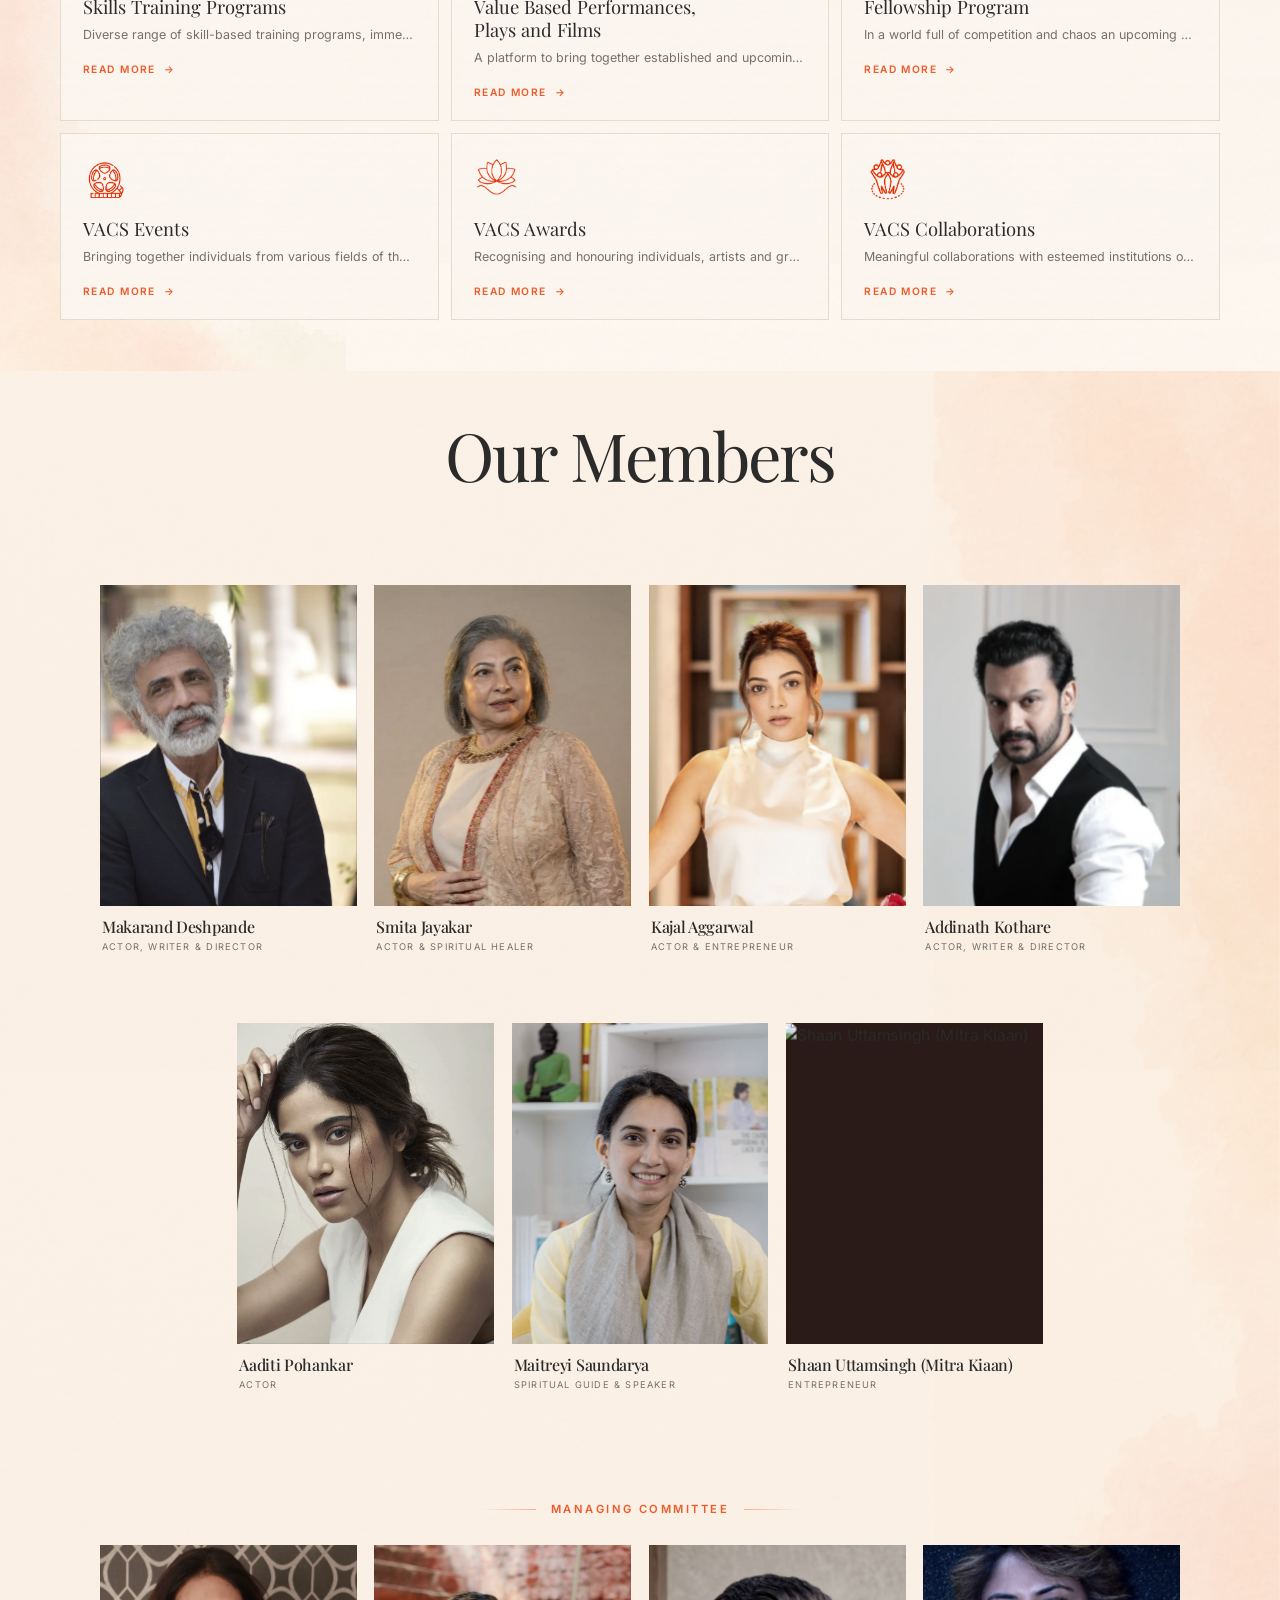
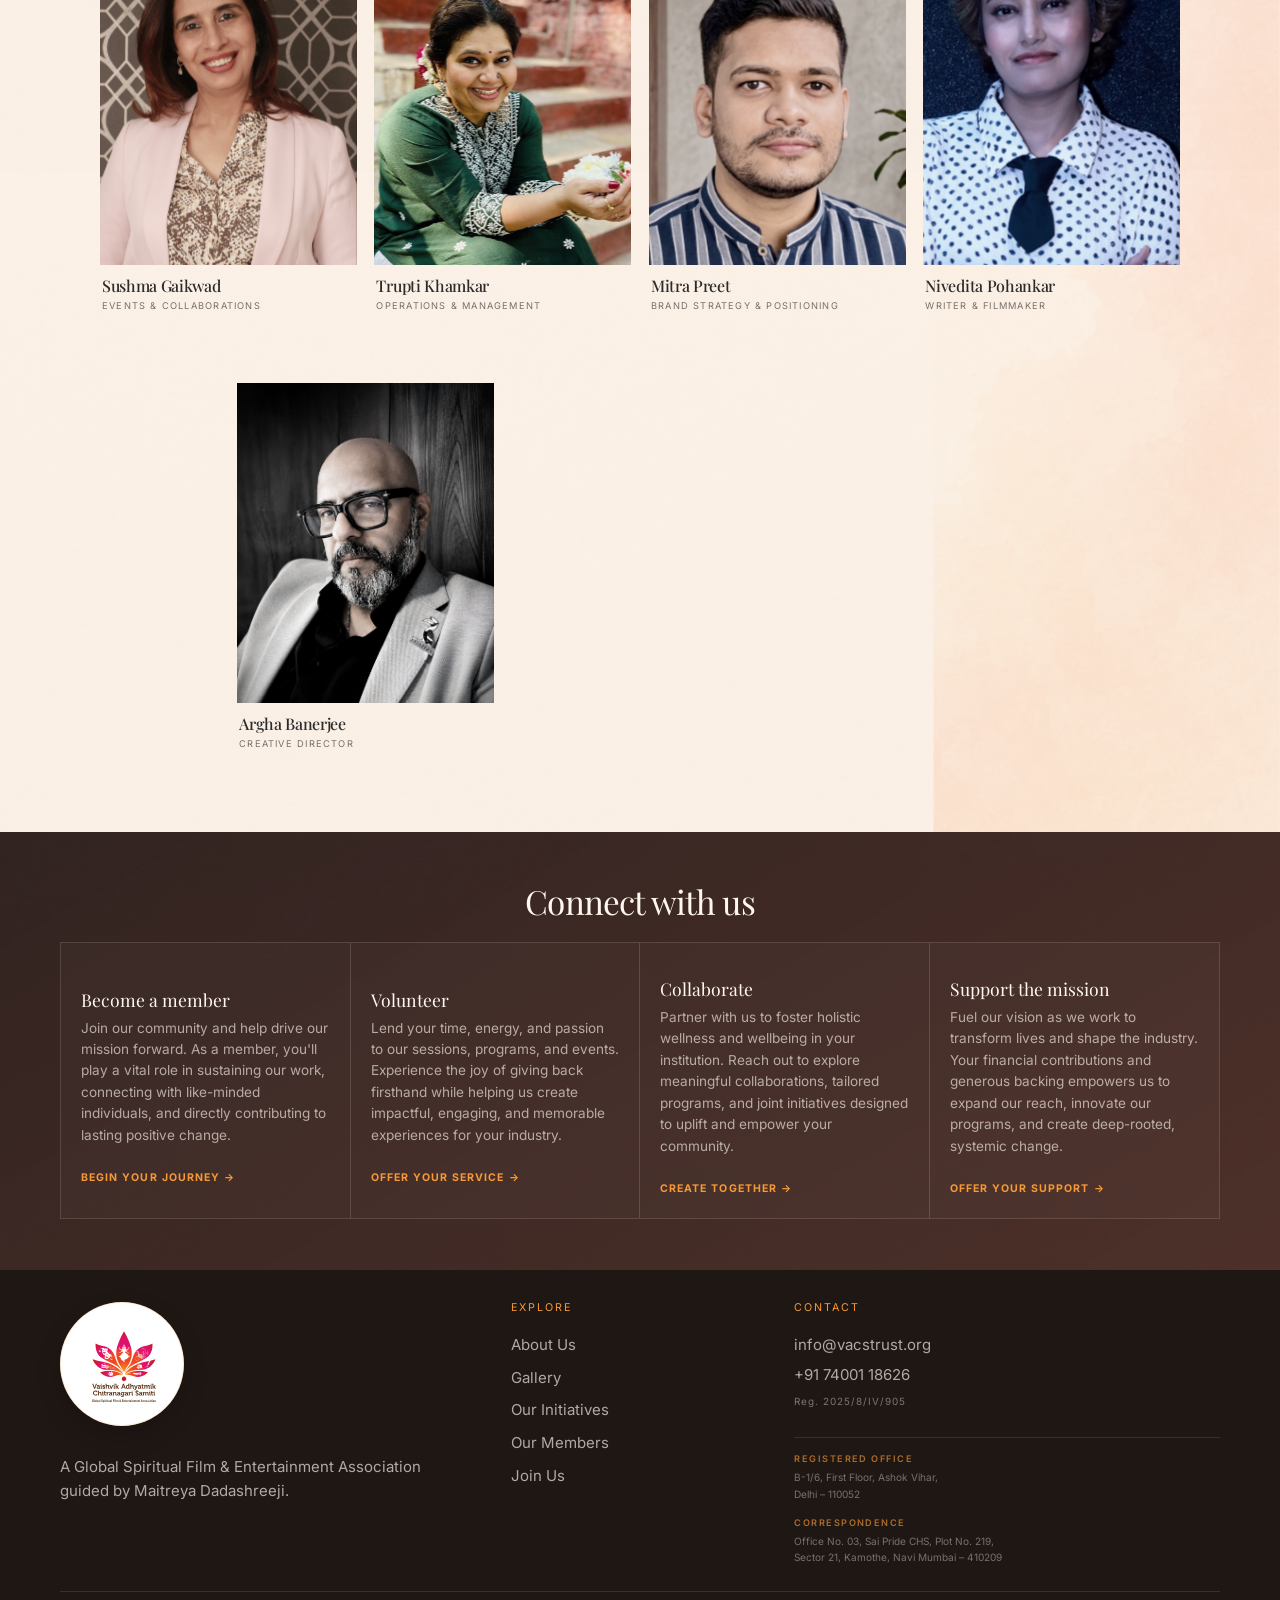
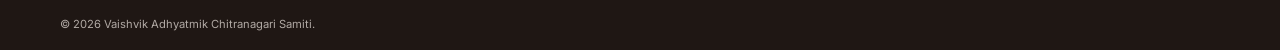
==== commit d9416c85: "Add Managing Committee section and correct Values - Add 5 Managing Committee members (Sushma Gaikwad" ====
--- a/index.html
+++ b/index.html
@@ -28,7 +28,7 @@
   <link rel="preconnect" href="https://fonts.googleapis.com">
   <link rel="preconnect" href="https://fonts.gstatic.com" crossorigin>
   <link href="https://fonts.googleapis.com/css2?family=Cormorant+Garamond:ital,wght@0,500;1,500&family=Inter:wght@300;400;500;600&family=Noto+Serif+Devanagari:wght@500&family=Playfair+Display:ital,wght@0,400;0,500;0,600;1,400&display=swap" rel="stylesheet">
-  <link rel="stylesheet" href="styles.css?v=92">
+  <link rel="stylesheet" href="styles.css?v=93">
   <script type="application/ld+json">{"@context":"https://schema.org","@graph":[{"@type":"Organization","@id":"https://www.vacstrust.org/#organization","name":"Vaishvik Adhyatmik Chitranagari Samiti","alternateName":"Global Spiritual Film & Entertainment Association","url":"https://www.vacstrust.org/","logo":{"@type":"ImageObject","url":"https://www.vacstrust.org/assets/extracted/social-logo.webp"},"email":"info@vacstrust.org","telephone":"+91-7400118626","description":"An association supporting the physical, mental, emotional and spiritual wellbeing of India's film and entertainment fraternity.","areaServed":{"@type":"Country","name":"India"},"contactPoint":{"@type":"ContactPoint","contactType":"general enquiries","email":"info@vacstrust.org","telephone":"+91-7400118626","availableLanguage":["English","Hindi"]},"address":{"@type":"PostalAddress","streetAddress":"Ground Floor, Office No. 03, Sai Pride CHS, Plot No. 219, Sector 21, Kamothe","addressLocality":"Navi Mumbai","addressRegion":"Maharashtra","postalCode":"410209","addressCountry":"IN"}},{"@type":"WebSite","@id":"https://www.vacstrust.org/#website","url":"https://www.vacstrust.org/","name":"Vaishvik Adhyatmik Chitranagari Samiti","publisher":{"@id":"https://www.vacstrust.org/#organization"},"inLanguage":"en-IN"},{"@type":"WebPage","@id":"https://www.vacstrust.org/#webpage","url":"https://www.vacstrust.org/","name":"Film Industry Wellbeing & Spiritual Growth Association","isPartOf":{"@id":"https://www.vacstrust.org/#website"},"about":{"@id":"https://www.vacstrust.org/#organization"},"inLanguage":"en-IN"}]}</script>
 </head>
 <body>
@@ -131,7 +131,7 @@
         <div class="section-heading centered reveal"><h2>A transformed industry, rooted within.</h2></div>
         <div class="purpose-grid">
           <article class="purpose-card reveal"><img src="assets/images/vision.webp" width="1200" height="1592" loading="lazy" alt="Hand releasing a film strip and doves"><div><span>VISION</span><h3>Uplift consciousness</h3><p>To uplift the consciousness and spiritually transform the film and entertainment fraternity.</p></div></article>
-          <article class="purpose-card reveal"><img src="assets/images/mission.webp" width="1200" height="1592" loading="lazy" alt="Compass, film strip and DNA illustration"><div><span>MISSION</span><h3>One family</h3><p>To lead the Film and Entertainment industry to reach its highest potential as One Family, One Industry (Ek Parivaar) by strengthening the spiritual core, empowering the mind and refining the actions to be a transformed inspirational force forging socio-economic growth.</p></div></article>
+          <article class="purpose-card reveal" id="mission"><img src="assets/images/mission.webp" width="1200" height="1592" loading="lazy" alt="Compass, film strip and DNA illustration"><div><span>MISSION</span><h3>One family</h3><p>To lead the Film and Entertainment industry to reach its highest potential as One Family, One Industry (Ek Parivaar) by strengthening the spiritual core, empowering the mind and refining the actions to be a transformed inspirational force forging socio-economic growth.</p></div></article>
         </div>
         <div class="section-heading centered reveal values-sub-heading"><h2>Our Values</h2></div>
         <div class="values-wrap reveal">
@@ -161,6 +161,8 @@
         <div class="section-heading centered reveal"><h2>Our Members</h2></div>
         <p class="eyebrow members-bot-label reveal">Board of Trustees</p>
         <div class="trustees-gallery" id="trustee-grid" aria-label="Board of Trustees"></div>
+        <p class="eyebrow members-bot-label reveal" style="margin-top:clamp(48px,7vw,80px)">Managing Committee</p>
+        <div class="trustees-gallery" id="mc-grid" aria-label="Managing Committee"></div>
         <div id="vacs-family-section" hidden aria-hidden="true">
           <div class="section-heading centered" style="margin-top:clamp(48px,7vw,80px)"><h3 style="font-size:clamp(1.6rem,2.8vw,2.6rem)">VACS Family</h3></div>
           <div class="member-grid" aria-label="VACS Family members">
@@ -235,12 +237,12 @@
     </div>
   </footer>
 
-  <div class="t-modal" id="trustee-modal" role="dialog" aria-modal="true" hidden>
+  <div class="t-modal" id="trustee-modal" role="dialog" aria-modal="true" aria-labelledby="t-modal-name" hidden>
     <div class="t-modal-bg" id="t-modal-bg"></div>
     <div class="t-modal-panel">
       <button class="t-modal-close" id="t-modal-close" type="button" aria-label="Close profile">×</button>
       <figure class="t-modal-portrait" id="t-modal-portrait"></figure>
-      <div class="t-modal-bio" id="t-modal-bio"></div>
+      <div class="t-modal-bio" id="t-modal-bio" tabindex="0"></div>
     </div>
   </div>
 
@@ -260,6 +262,6 @@
       <form id="intent-form" novalidate><input id="intent" name="intent" type="hidden"><div class="form-grid"><label>Full name <span>*</span><input name="name" autocomplete="name" required></label><label>Email address <span>*</span><input name="email" type="email" autocomplete="email" required></label><label>Phone number <span>*</span><input name="phone" type="tel" autocomplete="tel" required></label><label>City <span>*</span><input name="city" autocomplete="address-level2" required></label></div><div class="intent-fields" id="intent-fields"></div><label>Message<textarea name="message" rows="4"></textarea></label><label class="consent"><input name="consent" type="checkbox" required><span>I consent to being contacted about this enquiry.</span></label><button class="button form-submit" type="submit" disabled>Submissions opening soon</button></form>
     </div>
   </dialog>
-  <script src="config.js?v=2"></script><script src="script.js?v=42"></script>
+  <script src="config.js?v=2"></script><script src="script.js?v=43"></script>
 </body>
 </html>
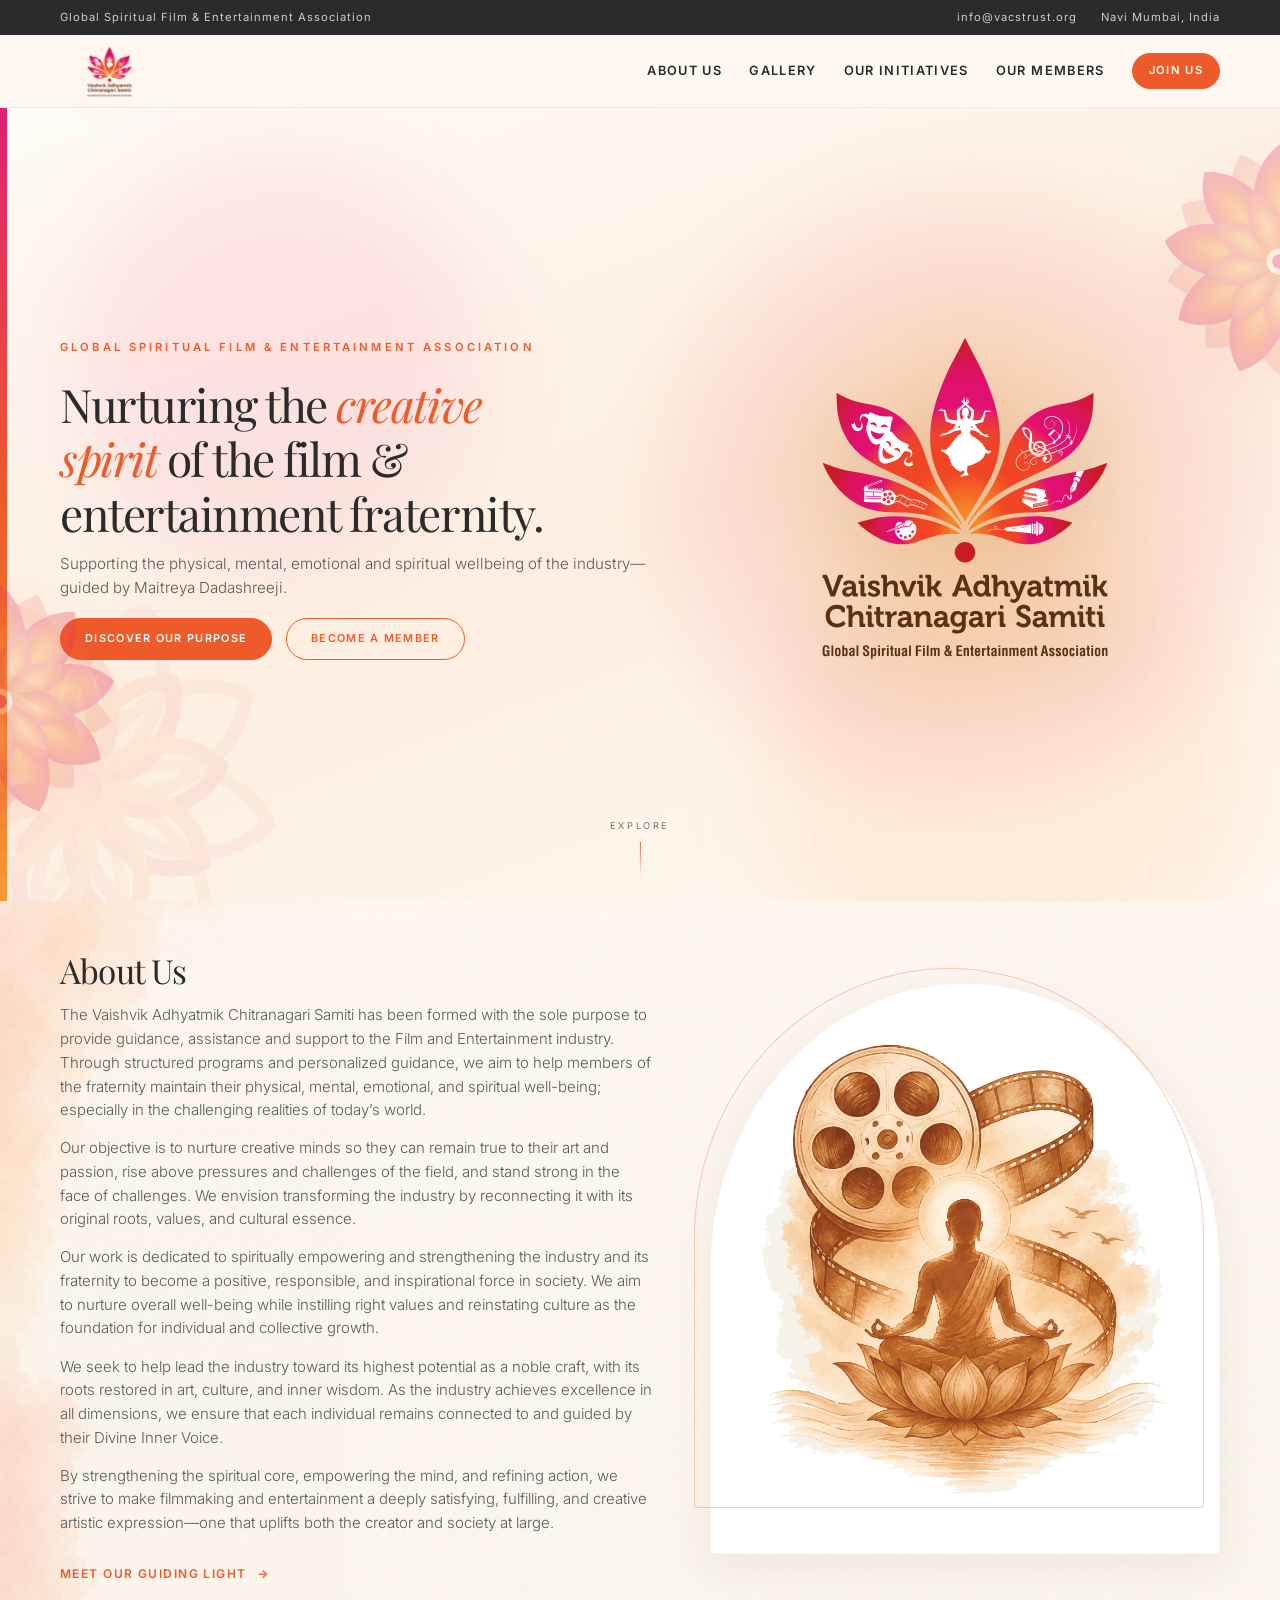
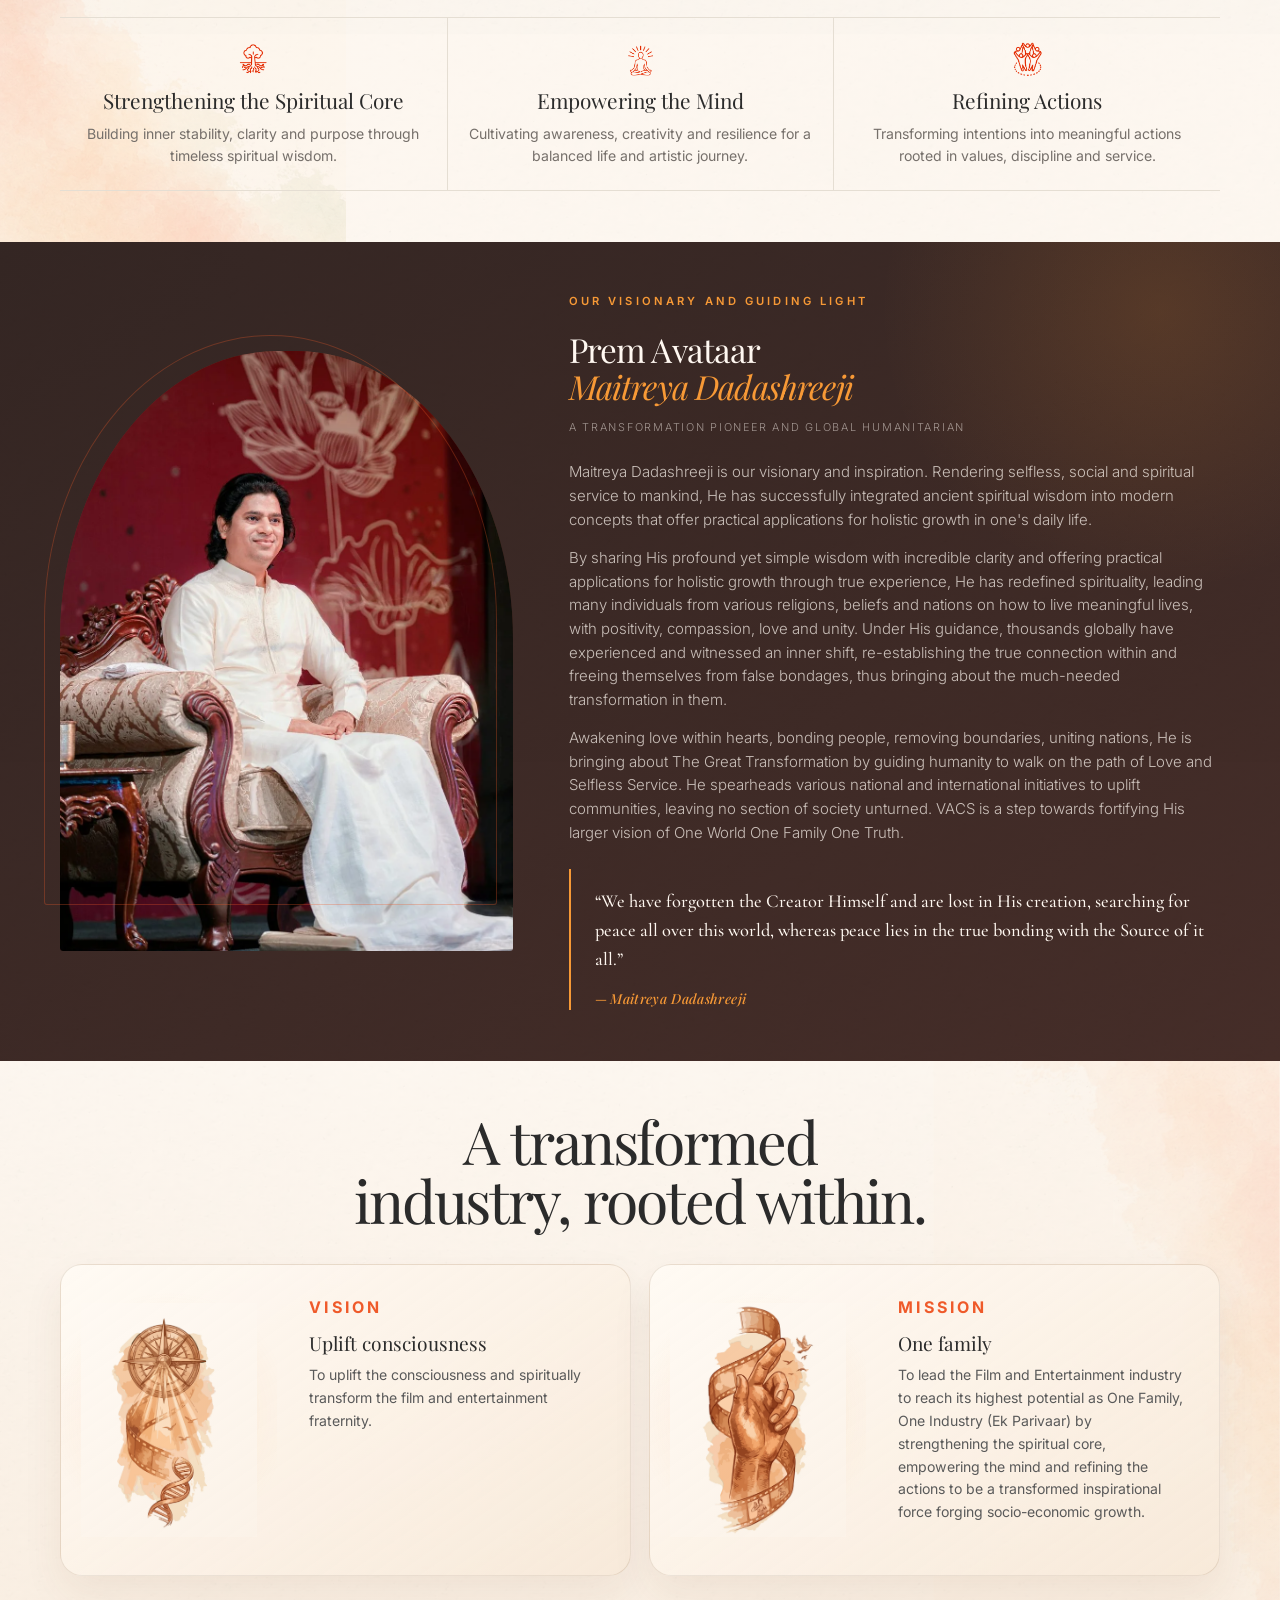
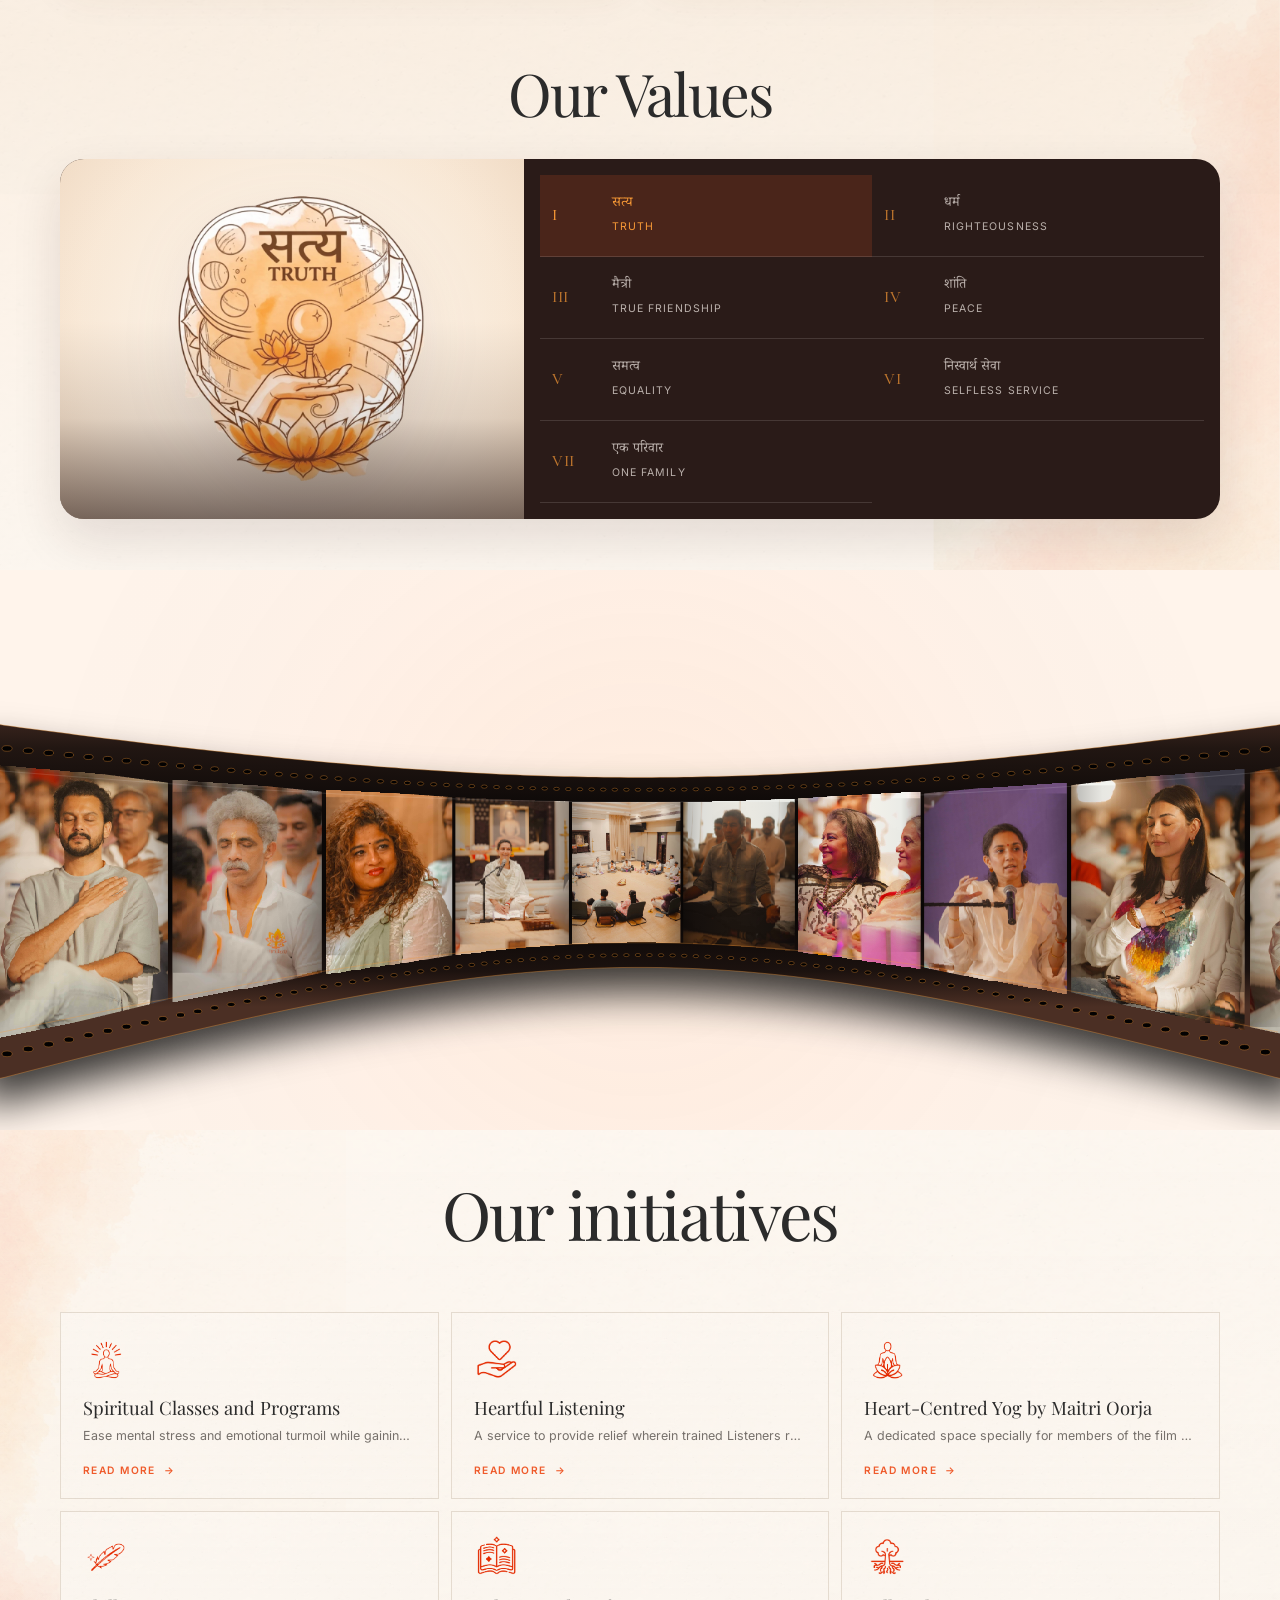
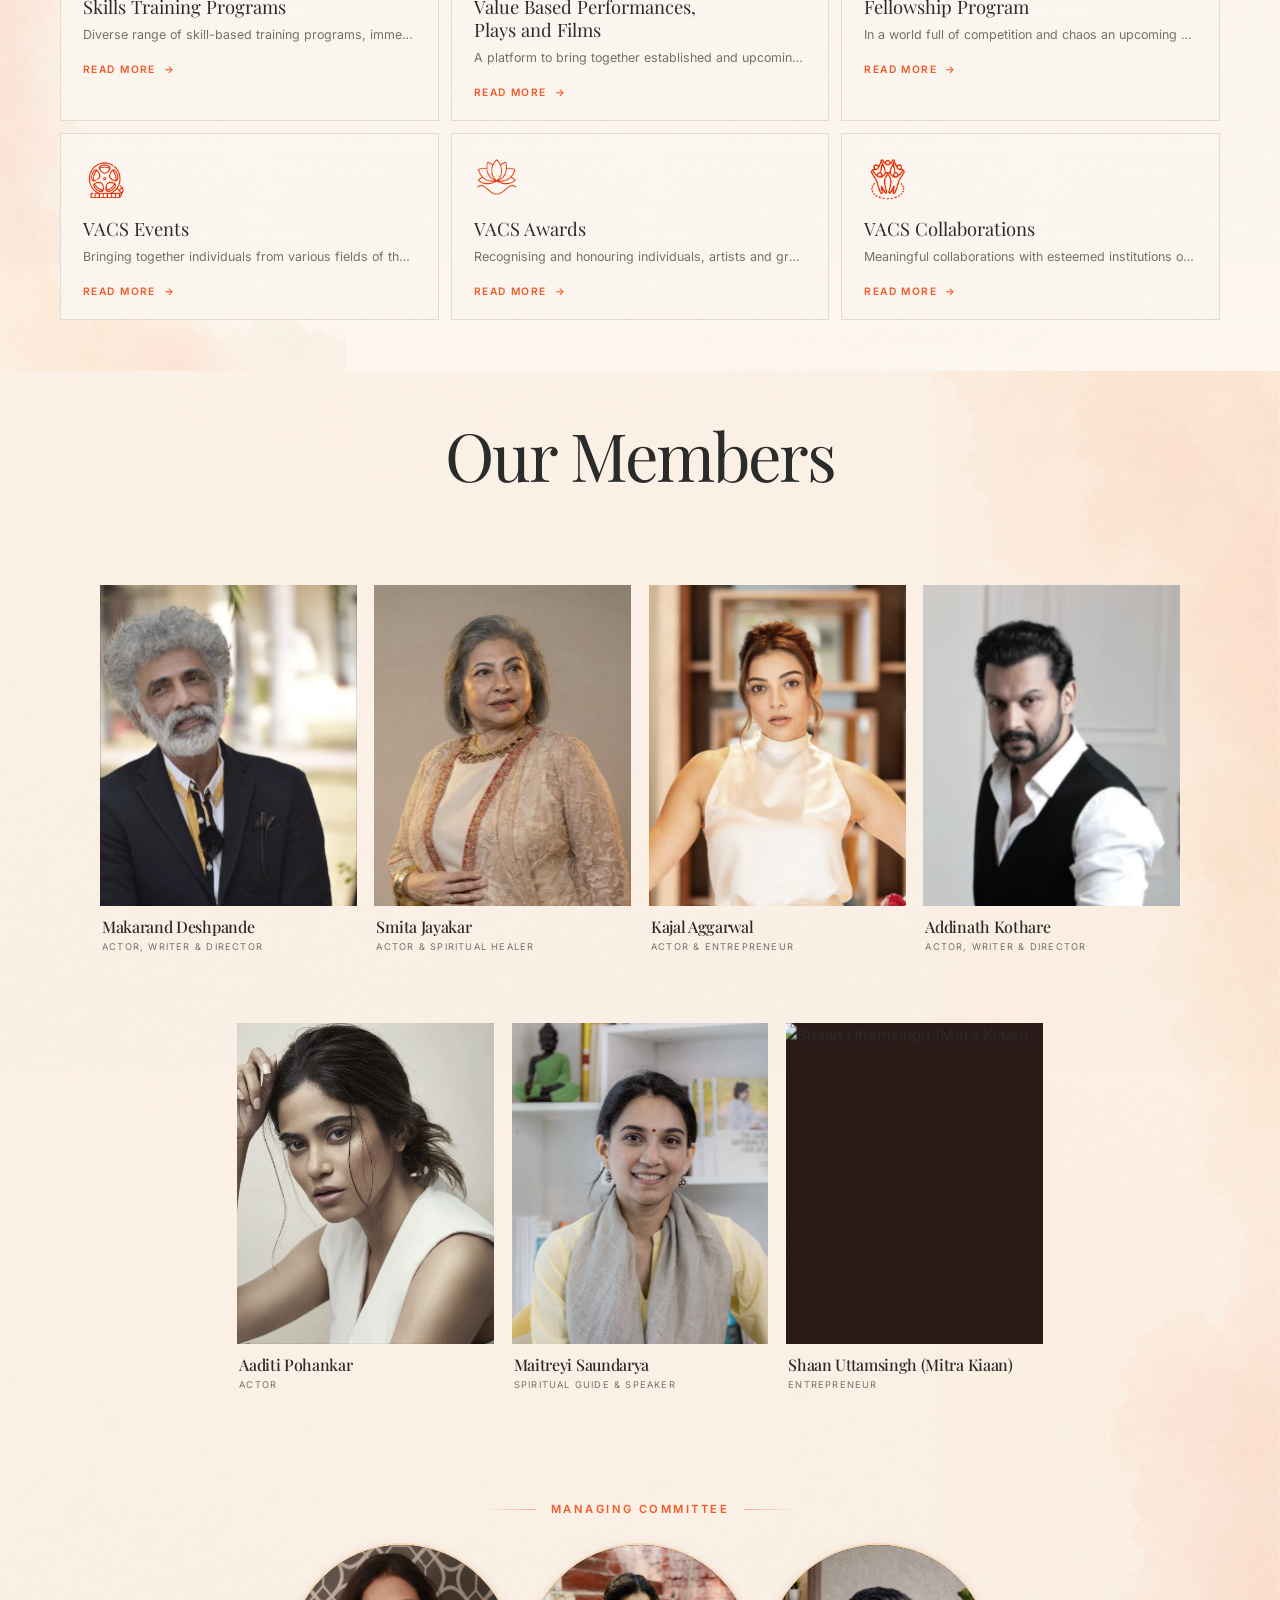
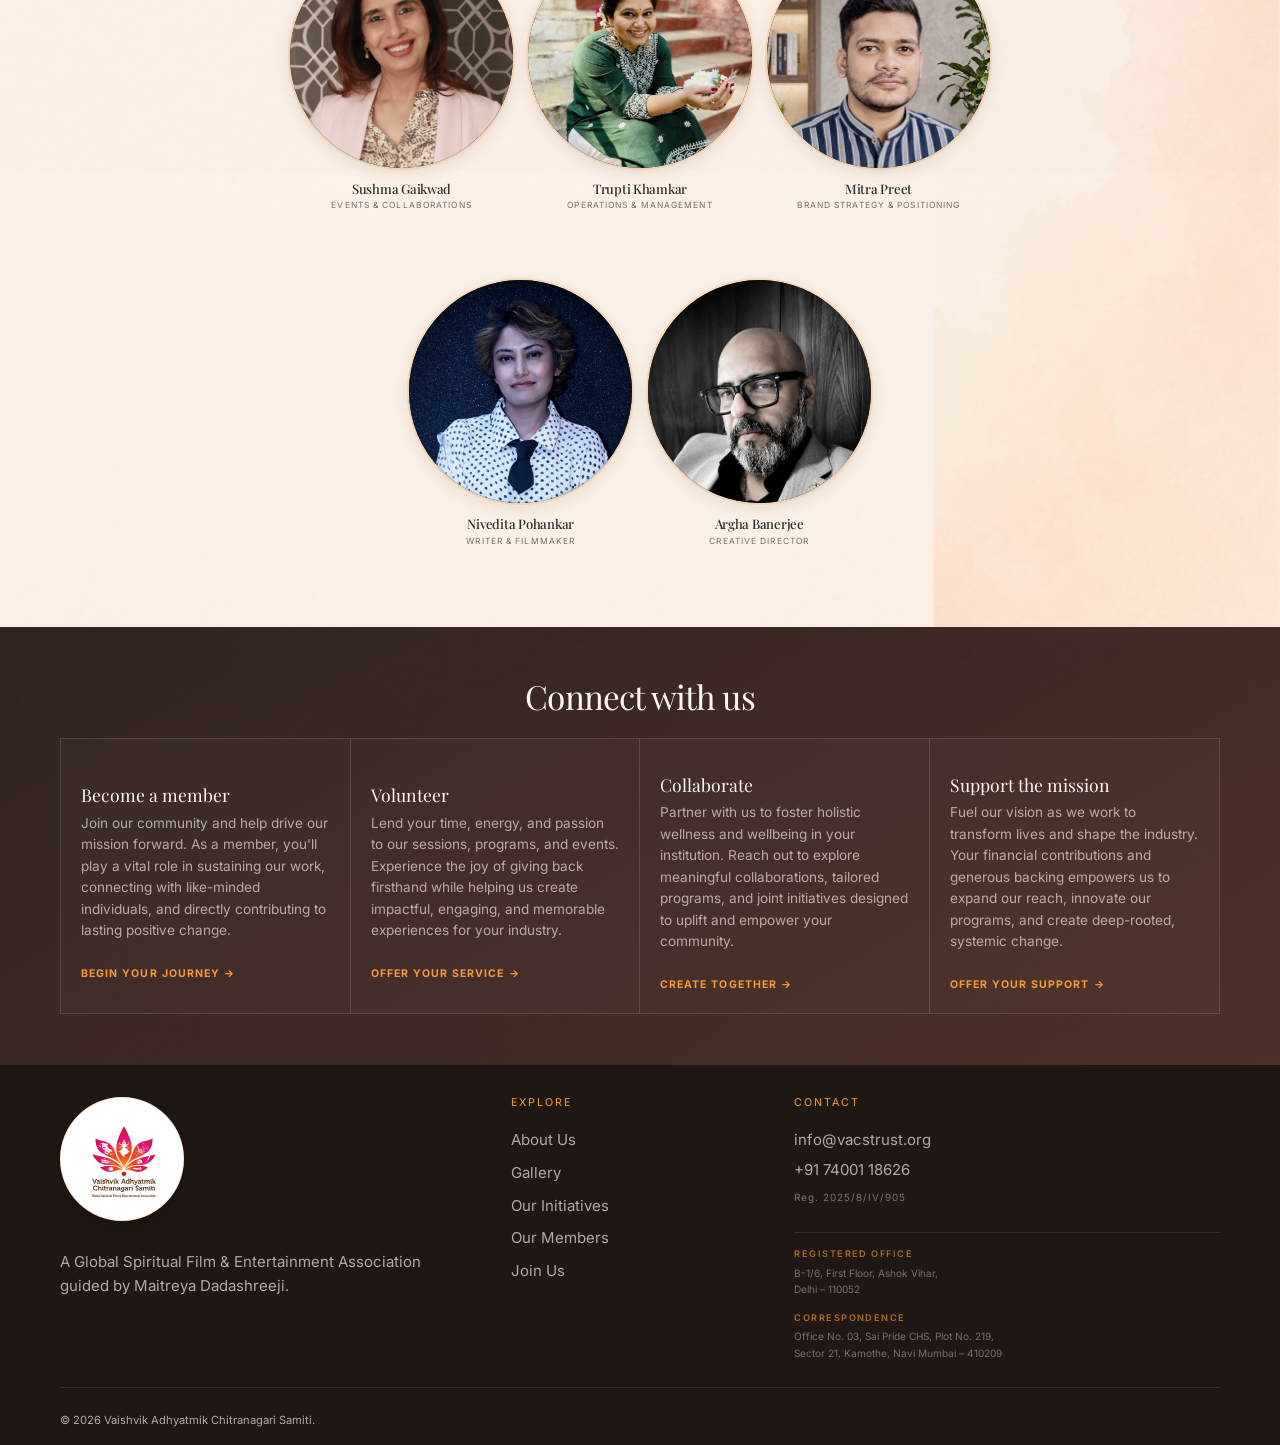
==== commit 05cddd8c: "Redesign Managing Committee section with circular portraits, 3/2 grid - Circle-cropped portraits (as" ====
--- a/index.html
+++ b/index.html
@@ -162,7 +162,7 @@
         <p class="eyebrow members-bot-label reveal">Board of Trustees</p>
         <div class="trustees-gallery" id="trustee-grid" aria-label="Board of Trustees"></div>
         <p class="eyebrow members-bot-label reveal" style="margin-top:clamp(48px,7vw,80px)">Managing Committee</p>
-        <div class="trustees-gallery" id="mc-grid" aria-label="Managing Committee"></div>
+        <div class="mc-gallery" id="mc-grid" aria-label="Managing Committee"></div>
         <div id="vacs-family-section" hidden aria-hidden="true">
           <div class="section-heading centered" style="margin-top:clamp(48px,7vw,80px)"><h3 style="font-size:clamp(1.6rem,2.8vw,2.6rem)">VACS Family</h3></div>
           <div class="member-grid" aria-label="VACS Family members">
--- a/styles.css
+++ b/styles.css
@@ -715,6 +715,40 @@
   .t-view-cue{display:none}
 }
 
+/* ══ Managing Committee ══ */
+.mc-gallery{display:grid;grid-template-columns:repeat(6,1fr);gap:clamp(8px,1.2vw,16px);row-gap:clamp(24px,3.5vw,40px);width:min(700px,100%);margin-inline:auto}
+.mc-portrait-card{border:0;background:none;padding:0;cursor:pointer;text-align:center;display:block}
+.mc-portrait-card:nth-child(1){grid-column:span 2}
+.mc-portrait-card:nth-child(2){grid-column:span 2}
+.mc-portrait-card:nth-child(3){grid-column:span 2}
+.mc-portrait-card:nth-child(4){grid-column:2/4}
+.mc-portrait-card:nth-child(5){grid-column:4/6}
+.mc-portrait-frame{position:relative;display:block;margin:0 auto;aspect-ratio:1/1;overflow:hidden;border-radius:50%;background:var(--night);box-shadow:0 0 0 2px rgba(247,153,54,.22),0 4px 16px rgba(60,30,12,.12)}
+.mc-portrait-frame img{display:block;width:100%;height:100%;object-fit:cover;object-position:center top;filter:saturate(.68);transition:filter .4s ease,transform .5s var(--ease-out)}
+.mc-portrait-meta{padding:13px 6px 0;text-align:center}
+.mc-portrait-meta h3{font-family:var(--serif);font-size:clamp(.82rem,1vw,1rem);font-weight:500;color:var(--ink);margin:0 0 3px;line-height:1.18;letter-spacing:-.02em;transition:color .22s ease}
+.mc-portrait-meta>p{margin:0 0 4px;color:var(--muted);font-size:.53rem;letter-spacing:.13em;text-transform:uppercase}
+.mc-view-cue{display:inline-block;color:var(--orange);font-size:.53rem;font-weight:600;letter-spacing:.12em;text-transform:uppercase;opacity:0;transform:translateX(-4px);transition:opacity .22s ease,transform .22s var(--ease-out)}
+@media(hover:hover) and (pointer:fine){
+  .mc-portrait-card:hover .mc-portrait-frame img{transform:scale(1.06);filter:saturate(.96)}
+  .mc-portrait-card:hover .mc-portrait-meta h3{color:var(--orange)}
+  .mc-portrait-card:hover .mc-view-cue{opacity:1;transform:none}
+}
+@media(max-width:680px){
+  .mc-gallery{grid-template-columns:repeat(4,1fr)}
+  .mc-portrait-card:nth-child(1){grid-column:1/3}
+  .mc-portrait-card:nth-child(2){grid-column:3/5}
+  .mc-portrait-card:nth-child(3){grid-column:1/3}
+  .mc-portrait-card:nth-child(4){grid-column:3/5}
+  .mc-portrait-card:nth-child(5){grid-column:2/4}
+}
+@media(max-width:440px){
+  .mc-gallery{grid-template-columns:repeat(2,1fr);gap:10px;row-gap:18px}
+  .mc-portrait-card:nth-child(n){grid-column:auto}
+  .mc-portrait-meta h3{font-size:.82rem}
+  .mc-view-cue{display:none}
+}
+
 /* ── Trustee Profile Modal ── */
 .t-modal{position:fixed;inset:0;z-index:500;display:flex;align-items:center;justify-content:center;padding:20px}
 .t-modal[hidden]{display:none}
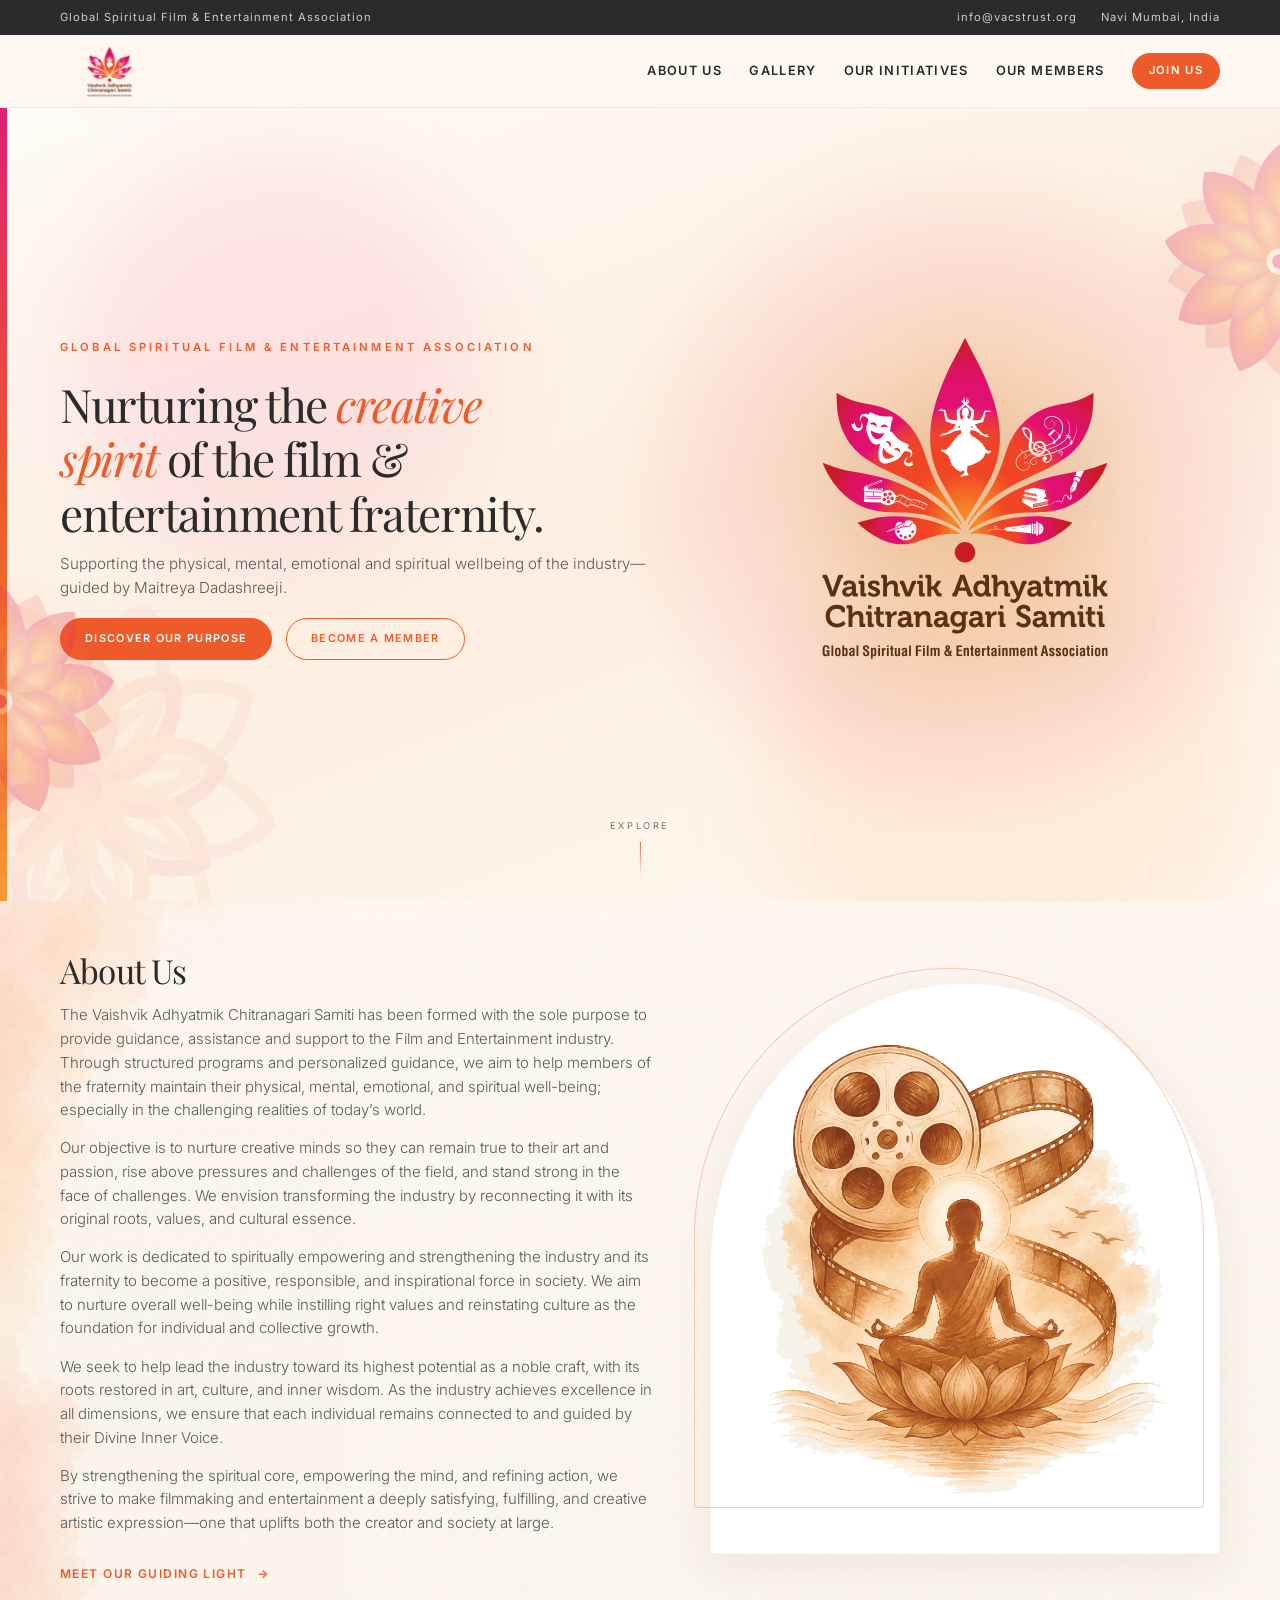
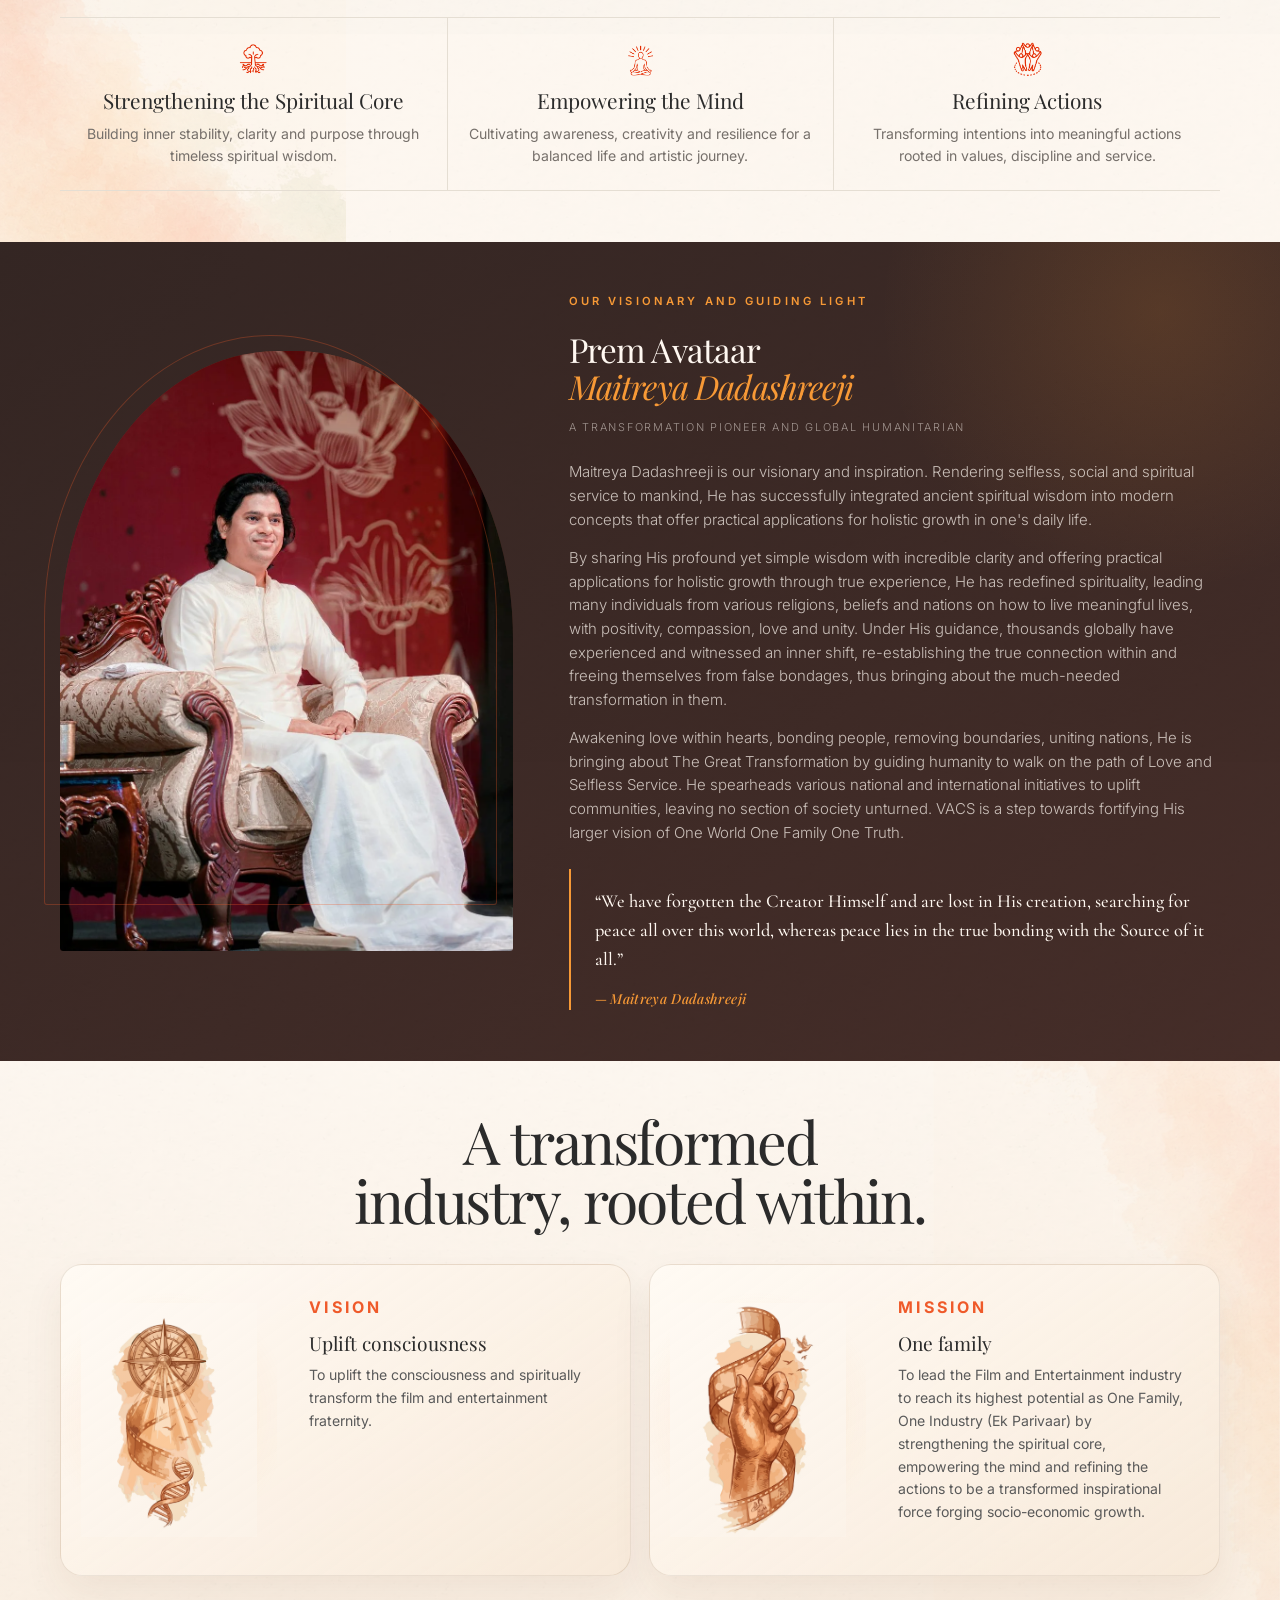
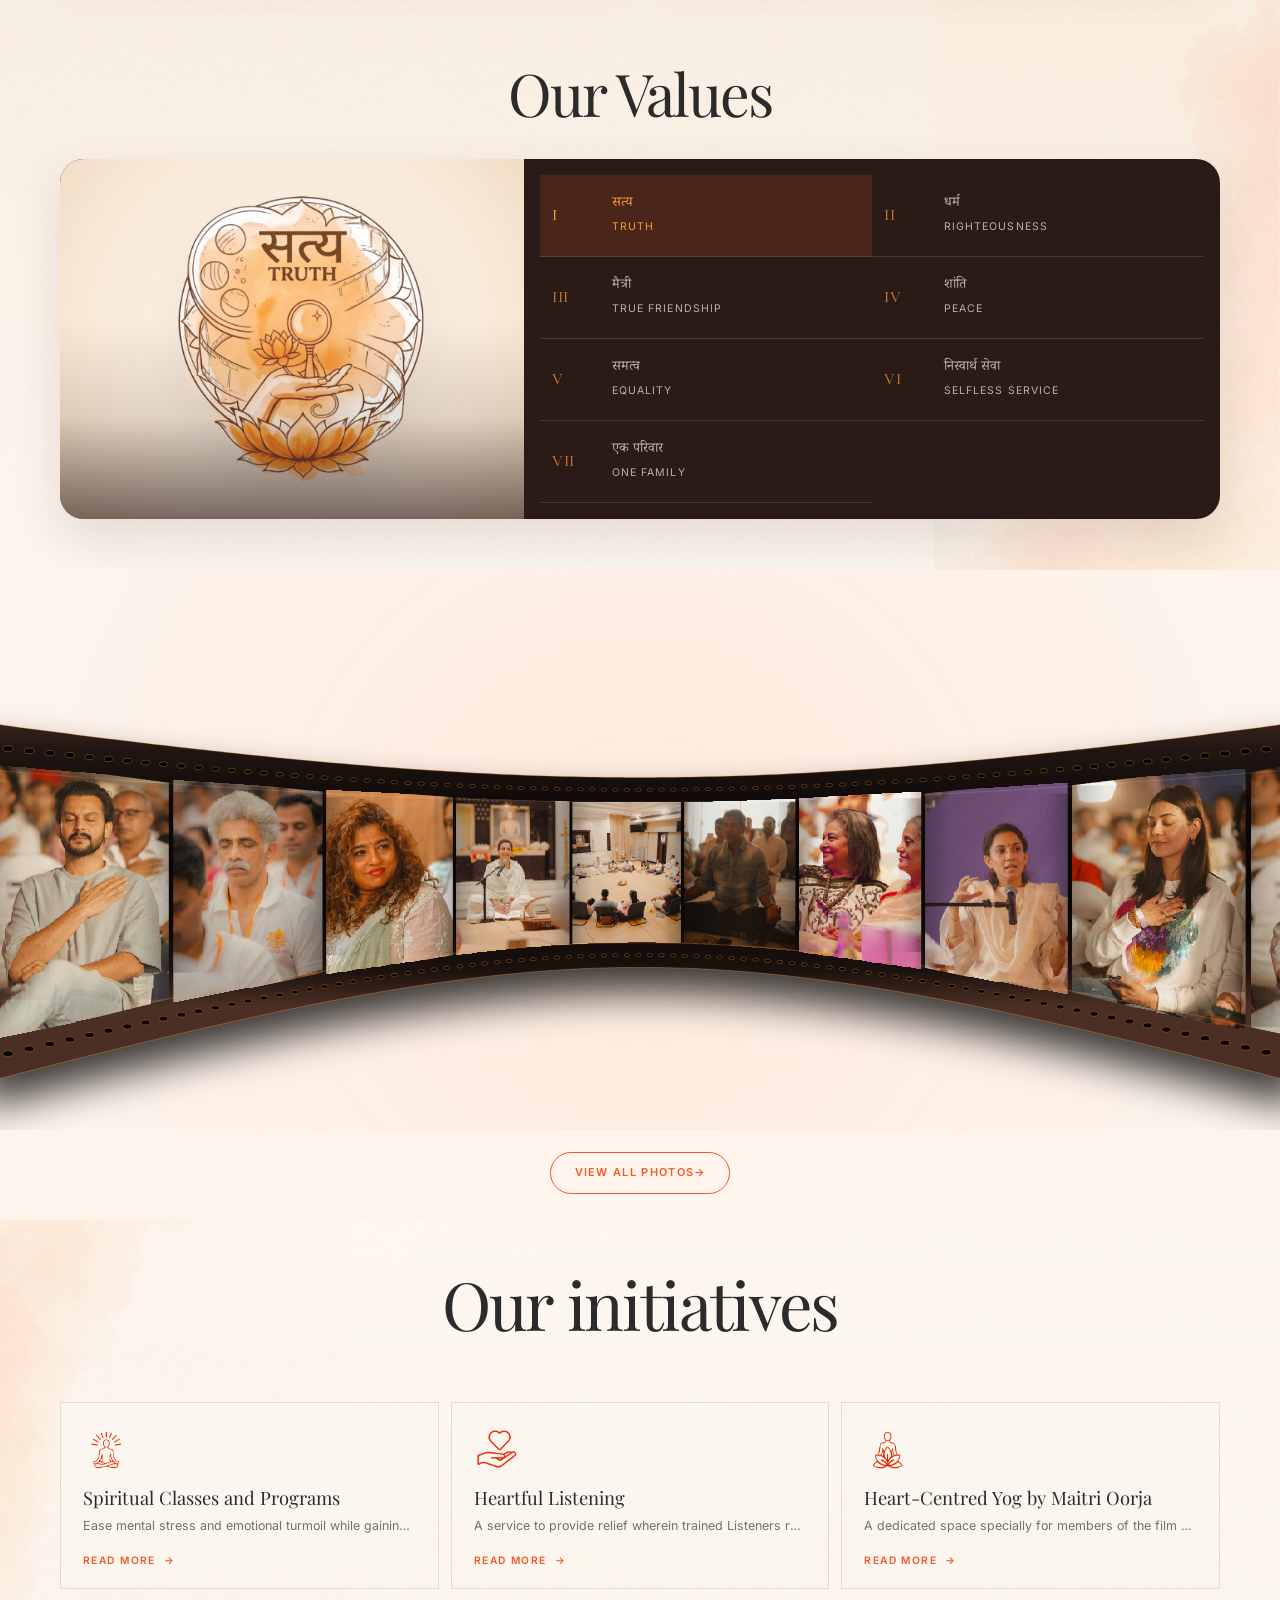
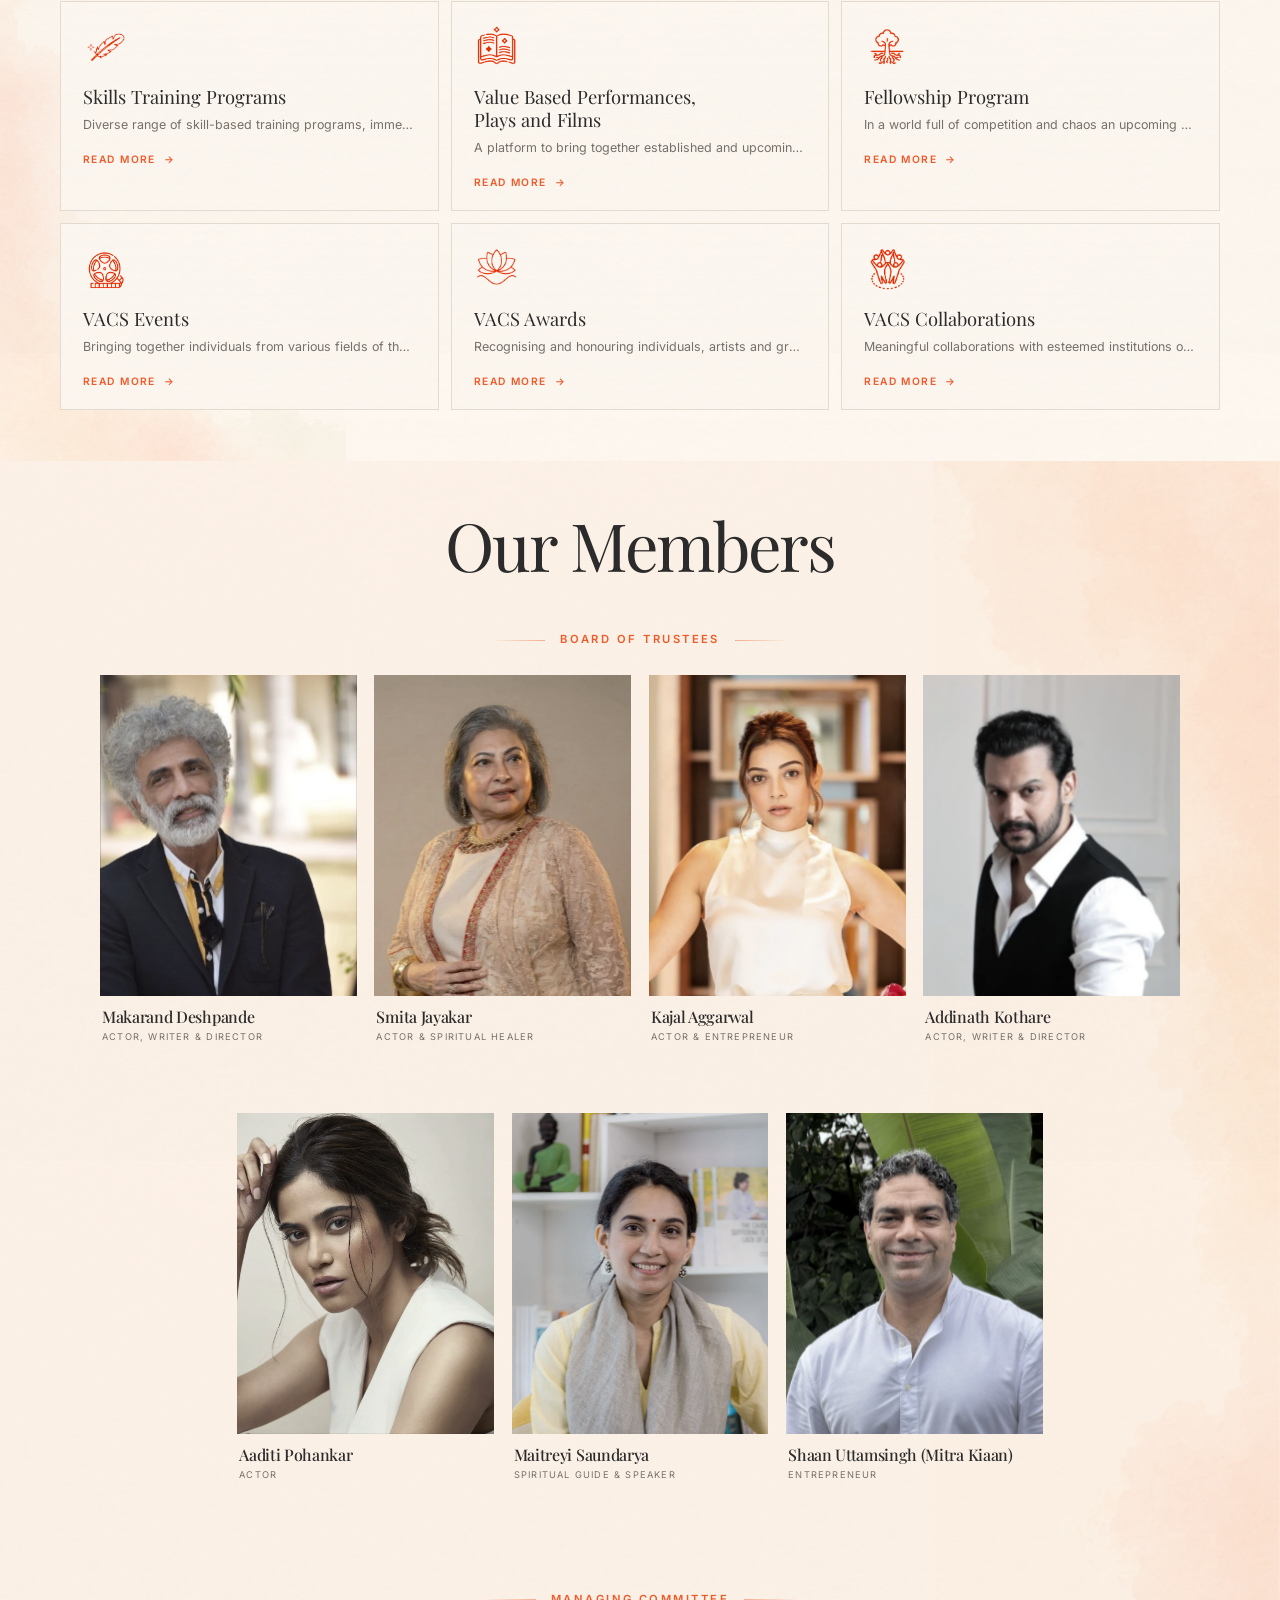
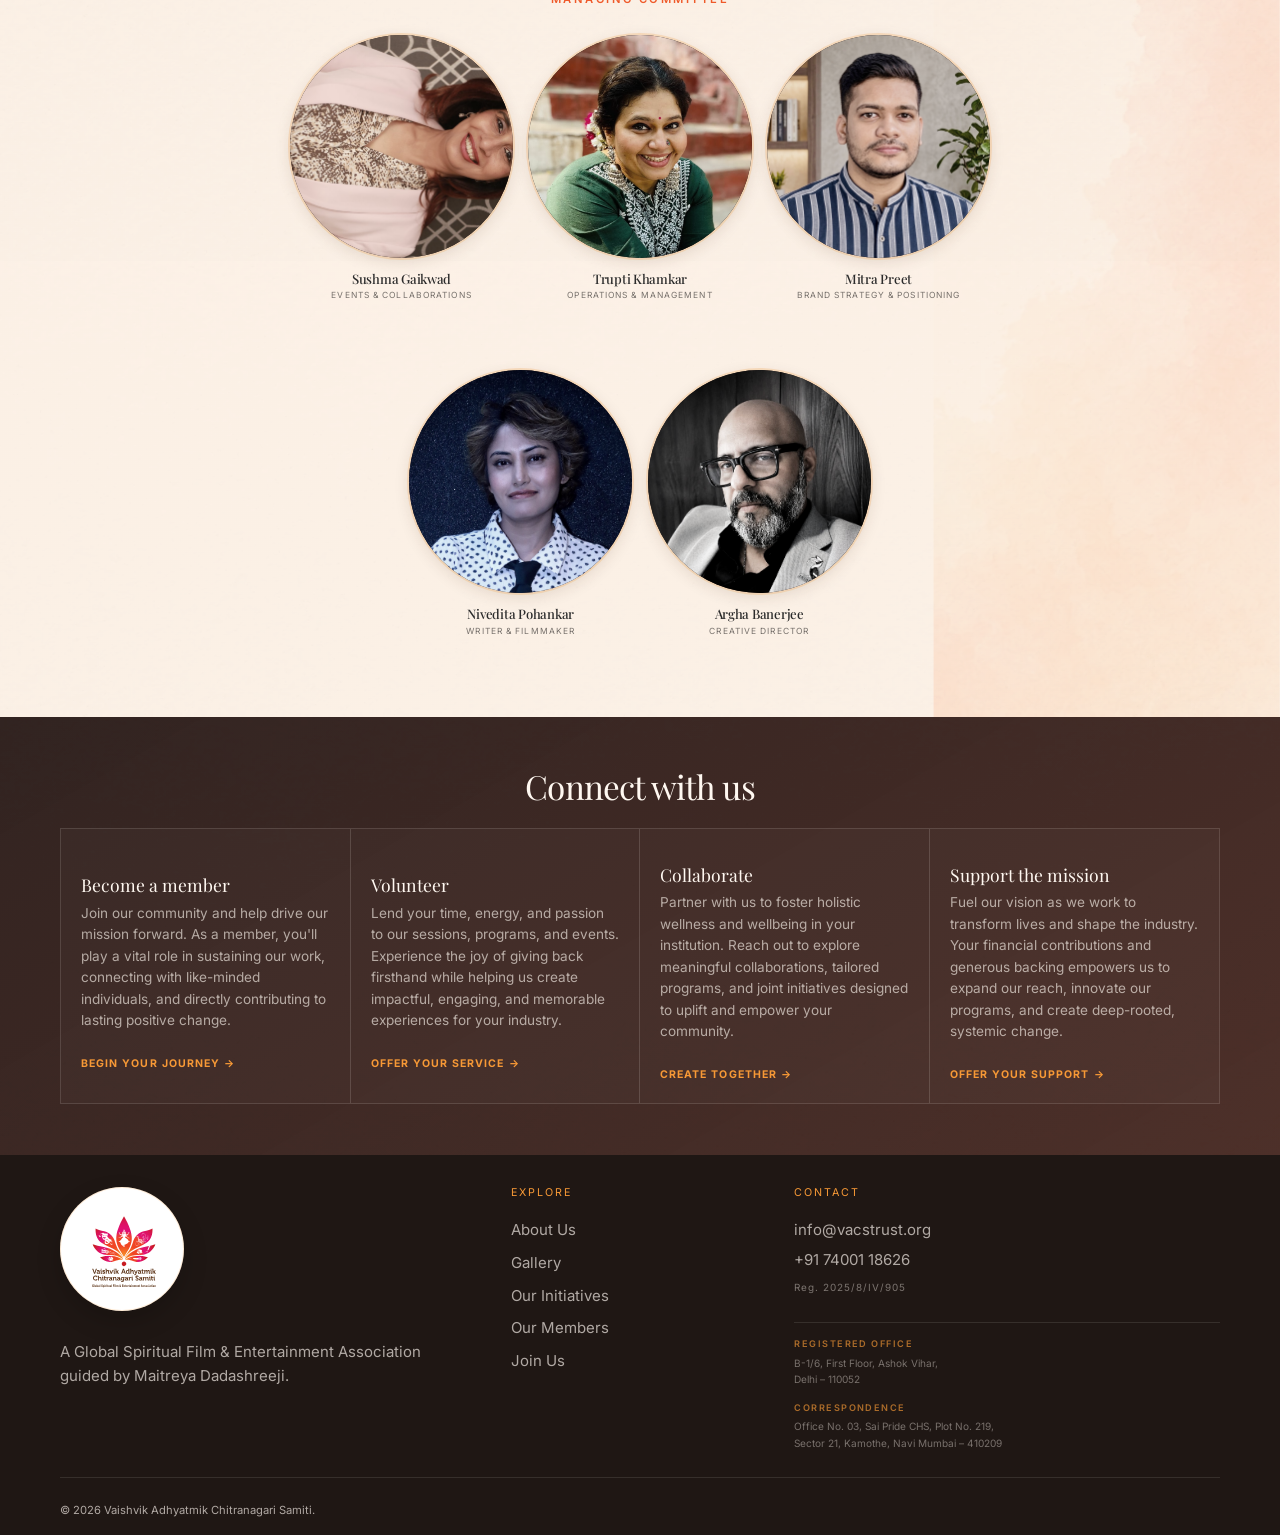
==== commit 519bb74a: "Address audit items P3 P6 P7 P8 P11 P12: gallery link, schema names, CSP headers, image compression," ====
--- a/index.html
+++ b/index.html
@@ -29,7 +29,7 @@
   <link rel="preconnect" href="https://fonts.gstatic.com" crossorigin>
   <link href="https://fonts.googleapis.com/css2?family=Cormorant+Garamond:ital,wght@0,500;1,500&family=Inter:wght@300;400;500;600&family=Noto+Serif+Devanagari:wght@500&family=Playfair+Display:ital,wght@0,400;0,500;0,600;1,400&display=swap" rel="stylesheet">
   <link rel="stylesheet" href="styles.css?v=93">
-  <script type="application/ld+json">{"@context":"https://schema.org","@graph":[{"@type":"Organization","@id":"https://www.vacstrust.org/#organization","name":"Vaishvik Adhyatmik Chitranagari Samiti","alternateName":"Global Spiritual Film & Entertainment Association","url":"https://www.vacstrust.org/","logo":{"@type":"ImageObject","url":"https://www.vacstrust.org/assets/extracted/social-logo.webp"},"email":"info@vacstrust.org","telephone":"+91-7400118626","description":"An association supporting the physical, mental, emotional and spiritual wellbeing of India's film and entertainment fraternity.","areaServed":{"@type":"Country","name":"India"},"contactPoint":{"@type":"ContactPoint","contactType":"general enquiries","email":"info@vacstrust.org","telephone":"+91-7400118626","availableLanguage":["English","Hindi"]},"address":{"@type":"PostalAddress","streetAddress":"Ground Floor, Office No. 03, Sai Pride CHS, Plot No. 219, Sector 21, Kamothe","addressLocality":"Navi Mumbai","addressRegion":"Maharashtra","postalCode":"410209","addressCountry":"IN"}},{"@type":"WebSite","@id":"https://www.vacstrust.org/#website","url":"https://www.vacstrust.org/","name":"Vaishvik Adhyatmik Chitranagari Samiti","publisher":{"@id":"https://www.vacstrust.org/#organization"},"inLanguage":"en-IN"},{"@type":"WebPage","@id":"https://www.vacstrust.org/#webpage","url":"https://www.vacstrust.org/","name":"Film Industry Wellbeing & Spiritual Growth Association","isPartOf":{"@id":"https://www.vacstrust.org/#website"},"about":{"@id":"https://www.vacstrust.org/#organization"},"inLanguage":"en-IN"}]}</script>
+  <script type="application/ld+json">{"@context":"https://schema.org","@graph":[{"@type":"Organization","@id":"https://www.vacstrust.org/#organization","name":"Vaishvik Adhyatmik Chitranagari Samiti","alternateName":["Global Spiritual Film & Entertainment Association","VACS Trust","Vaishvik Adhyatmik Chitranagari Samiti Trust"],"url":"https://www.vacstrust.org/","logo":{"@type":"ImageObject","url":"https://www.vacstrust.org/assets/extracted/social-logo.webp"},"email":"info@vacstrust.org","telephone":"+91-7400118626","description":"An association supporting the physical, mental, emotional and spiritual wellbeing of India's film and entertainment fraternity.","areaServed":{"@type":"Country","name":"India"},"contactPoint":{"@type":"ContactPoint","contactType":"general enquiries","email":"info@vacstrust.org","telephone":"+91-7400118626","availableLanguage":["English","Hindi"]},"address":{"@type":"PostalAddress","streetAddress":"Ground Floor, Office No. 03, Sai Pride CHS, Plot No. 219, Sector 21, Kamothe","addressLocality":"Navi Mumbai","addressRegion":"Maharashtra","postalCode":"410209","addressCountry":"IN"}},{"@type":"WebSite","@id":"https://www.vacstrust.org/#website","url":"https://www.vacstrust.org/","name":"Vaishvik Adhyatmik Chitranagari Samiti","publisher":{"@id":"https://www.vacstrust.org/#organization"},"inLanguage":"en-IN"},{"@type":"WebPage","@id":"https://www.vacstrust.org/#webpage","url":"https://www.vacstrust.org/","name":"Film Industry Wellbeing & Spiritual Growth Association","isPartOf":{"@id":"https://www.vacstrust.org/#website"},"about":{"@id":"https://www.vacstrust.org/#organization"},"inLanguage":"en-IN"}]}</script>
 </head>
 <body>
   <div class="cinematic-opening" id="cinematic-opening" role="dialog" aria-modal="true" aria-labelledby="opening-title" aria-describedby="opening-description">
@@ -147,6 +147,9 @@
       <div class="shell gallery-invitation-shell">
         <div class="gallery-slideshow-frame reveal">
           <iframe src="gallery/index-v2.html?embed=1&amp;v=5" title="Animated community photograph slideshow" loading="lazy"></iframe>
+        </div>
+        <div class="gallery-view-all">
+          <a class="button button-ghost" href="/gallery/all">View all photos <span aria-hidden="true">→</span></a>
         </div>
       </div>
     </section>
@@ -258,7 +261,7 @@
   </dialog>
 
   <dialog class="form-dialog" id="intent-dialog" aria-labelledby="dialog-title">
-    <div class="dialog-shell"><button class="dialog-close" type="button" aria-label="Close form">×</button><p class="eyebrow">Connect with us</p><h2 id="dialog-title">Become a member</h2><p id="dialog-description">Share a few details with us.</p><div class="form-notice" role="status">Your information will be sent securely to our team.</div>
+    <div class="dialog-shell"><button class="dialog-close" type="button" aria-label="Close form">×</button><p class="eyebrow">Connect with us</p><h2 id="dialog-title">Become a member</h2><p id="dialog-description">Share a few details with us.</p><div class="form-notice" role="status">Your information will be sent securely to our team and used only to respond to your enquiry. We do not share your details with third parties.</div>
       <form id="intent-form" novalidate><input id="intent" name="intent" type="hidden"><div class="form-grid"><label>Full name <span>*</span><input name="name" autocomplete="name" required></label><label>Email address <span>*</span><input name="email" type="email" autocomplete="email" required></label><label>Phone number <span>*</span><input name="phone" type="tel" autocomplete="tel" required></label><label>City <span>*</span><input name="city" autocomplete="address-level2" required></label></div><div class="intent-fields" id="intent-fields"></div><label>Message<textarea name="message" rows="4"></textarea></label><label class="consent"><input name="consent" type="checkbox" required><span>I consent to being contacted about this enquiry.</span></label><button class="button form-submit" type="submit" disabled>Submissions opening soon</button></form>
     </div>
   </dialog>
--- a/styles.css
+++ b/styles.css
@@ -725,12 +725,17 @@
 .mc-portrait-card:nth-child(5){grid-column:4/6}
 .mc-portrait-frame{position:relative;display:block;margin:0 auto;aspect-ratio:1/1;overflow:hidden;border-radius:50%;background:var(--night);box-shadow:0 0 0 2px rgba(247,153,54,.22),0 4px 16px rgba(60,30,12,.12)}
 .mc-portrait-frame img{display:block;width:100%;height:100%;object-fit:cover;object-position:center top;filter:saturate(.68);transition:filter .4s ease,transform .5s var(--ease-out)}
+.mc-portrait-card:nth-child(1) .mc-portrait-frame img{object-position:48.7% top;transform:scale(1.04);transform-origin:48.7% top}
+.mc-portrait-card:nth-child(2) .mc-portrait-frame img{object-position:37.2% 9.2%;transform:scale(1.70);transform-origin:37.2% 9.2%}
+.mc-portrait-card:nth-child(3) .mc-portrait-frame img{object-position:47.5% 31.7%}
+.mc-portrait-card:nth-child(4) .mc-portrait-frame img{object-position:51.4% 1.1%;transform:scale(1.20);transform-origin:51.4% 1.1%}
+.mc-portrait-card:nth-child(5) .mc-portrait-frame img{object-position:51.8% 24.4%}
 .mc-portrait-meta{padding:13px 6px 0;text-align:center}
 .mc-portrait-meta h3{font-family:var(--serif);font-size:clamp(.82rem,1vw,1rem);font-weight:500;color:var(--ink);margin:0 0 3px;line-height:1.18;letter-spacing:-.02em;transition:color .22s ease}
 .mc-portrait-meta>p{margin:0 0 4px;color:var(--muted);font-size:.53rem;letter-spacing:.13em;text-transform:uppercase}
 .mc-view-cue{display:inline-block;color:var(--orange);font-size:.53rem;font-weight:600;letter-spacing:.12em;text-transform:uppercase;opacity:0;transform:translateX(-4px);transition:opacity .22s ease,transform .22s var(--ease-out)}
 @media(hover:hover) and (pointer:fine){
-  .mc-portrait-card:hover .mc-portrait-frame img{transform:scale(1.06);filter:saturate(.96)}
+  .mc-portrait-card:hover .mc-portrait-frame img{filter:saturate(.96)}
   .mc-portrait-card:hover .mc-portrait-meta h3{color:var(--orange)}
   .mc-portrait-card:hover .mc-view-cue{opacity:1;transform:none}
 }
@@ -1362,6 +1367,8 @@
 
 /* The gallery is currently a visual film-reel passage, without promotional copy. */
 .gallery-reel-only{padding-block:0!important}
+.gallery-view-all{text-align:center;padding:clamp(14px,2.4vw,22px) 16px clamp(18px,2.8vw,26px)}
+.gallery-view-all .button{display:inline-flex}
 .gallery-reel-only .gallery-slideshow-frame{margin-block:0}
 
 /* Keep the complete footer logo readable inside its supporting seal. */
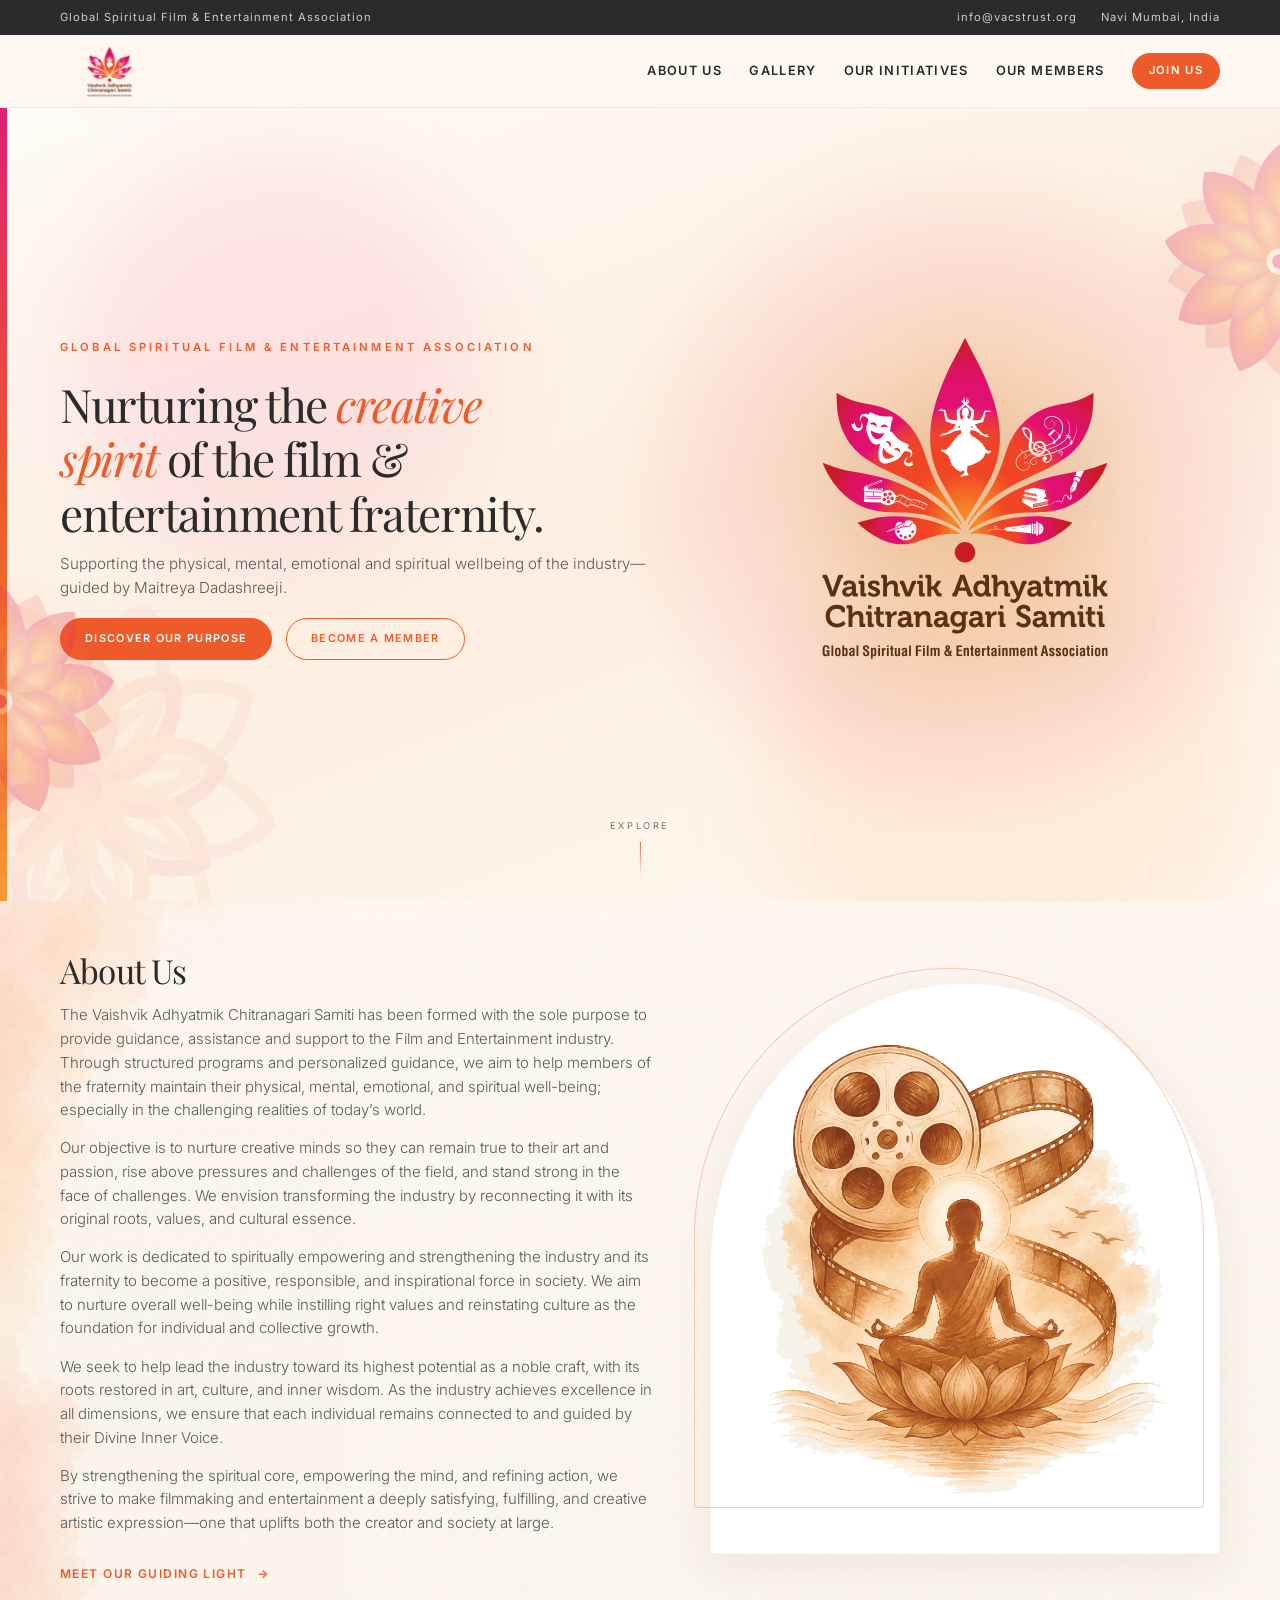
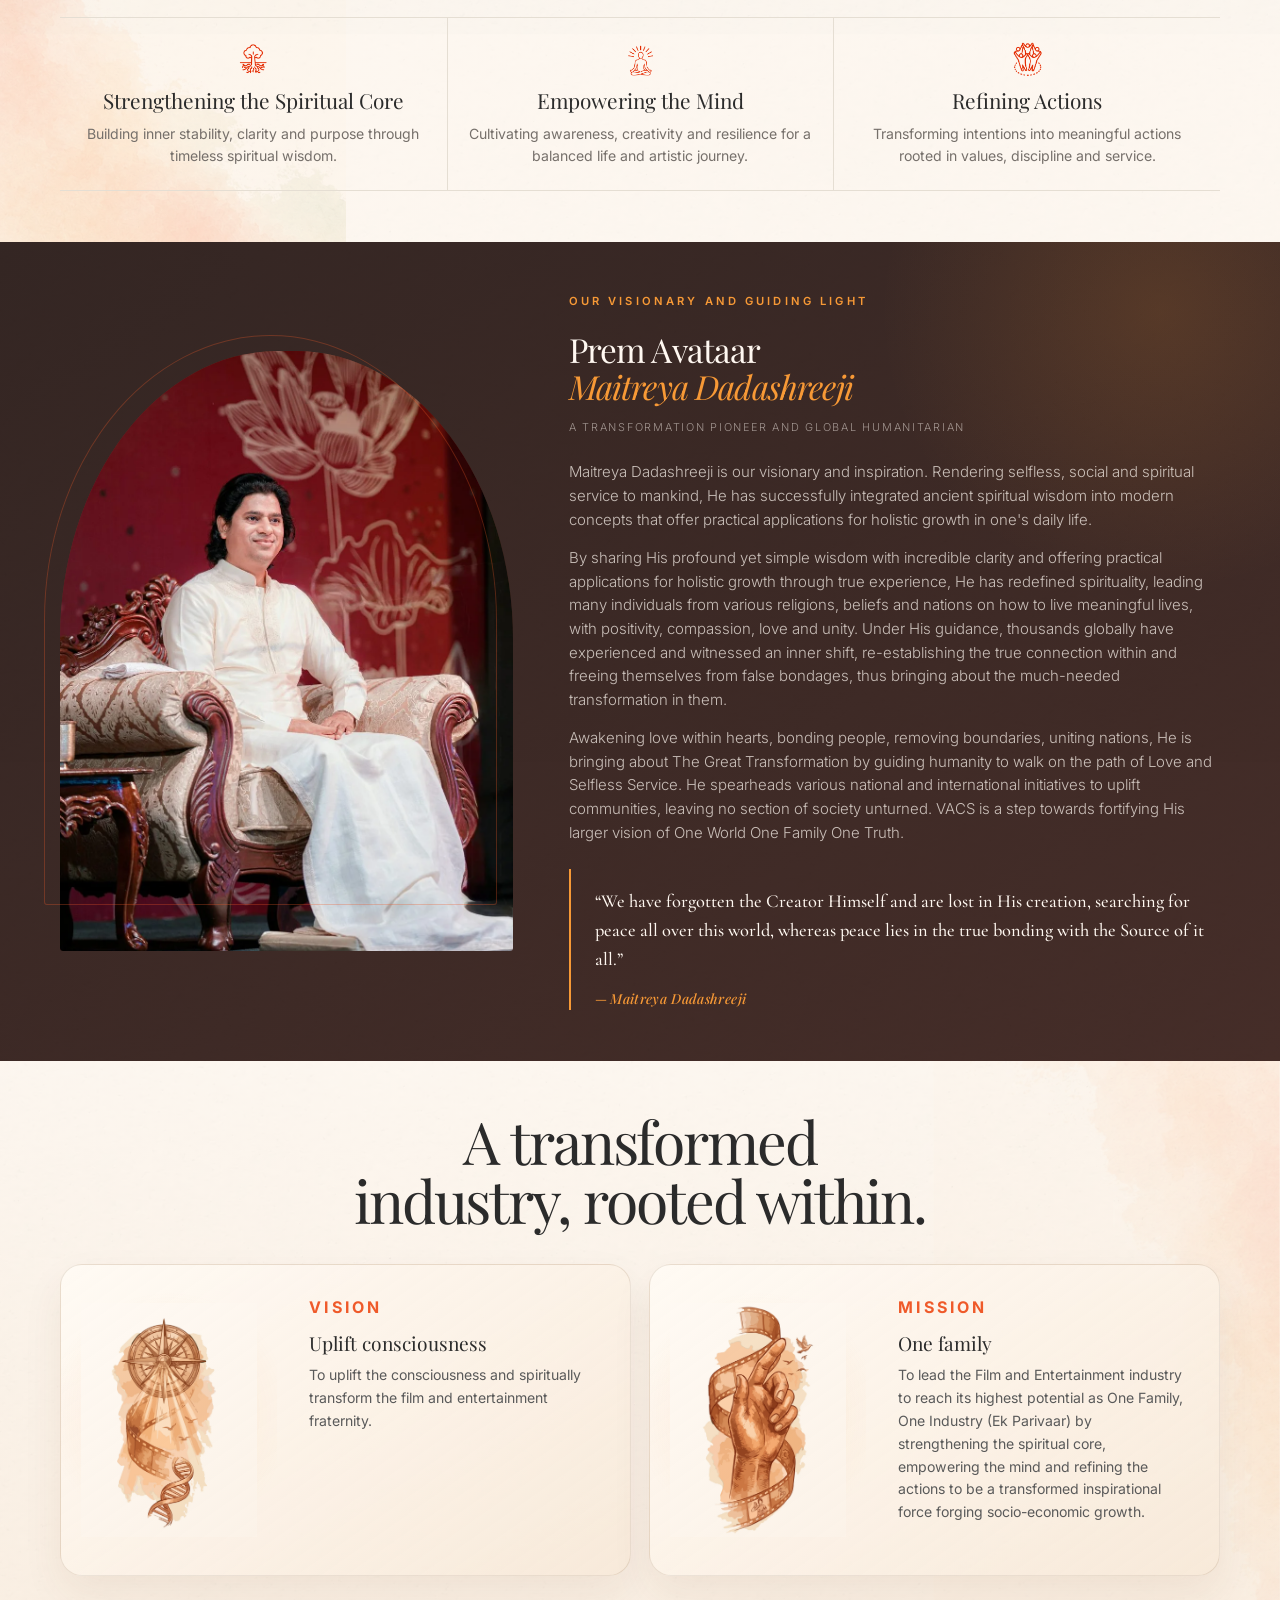
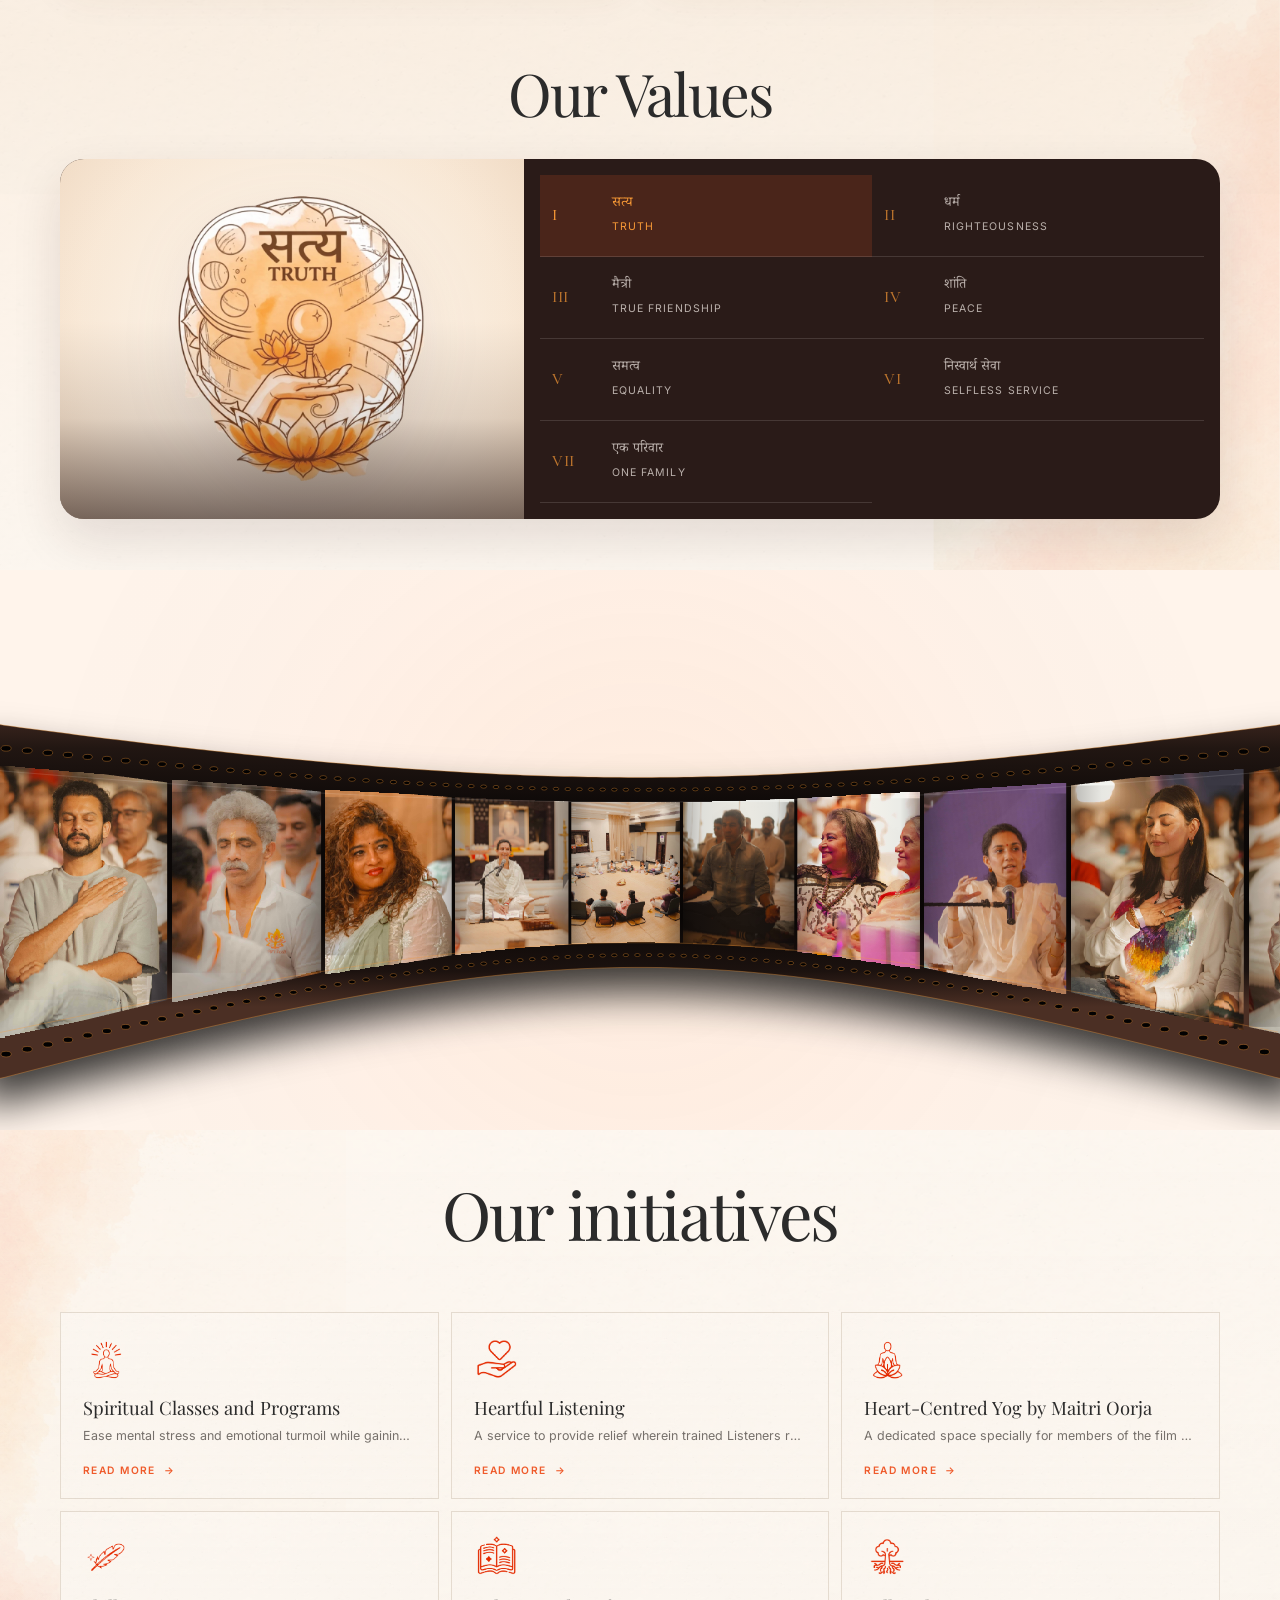
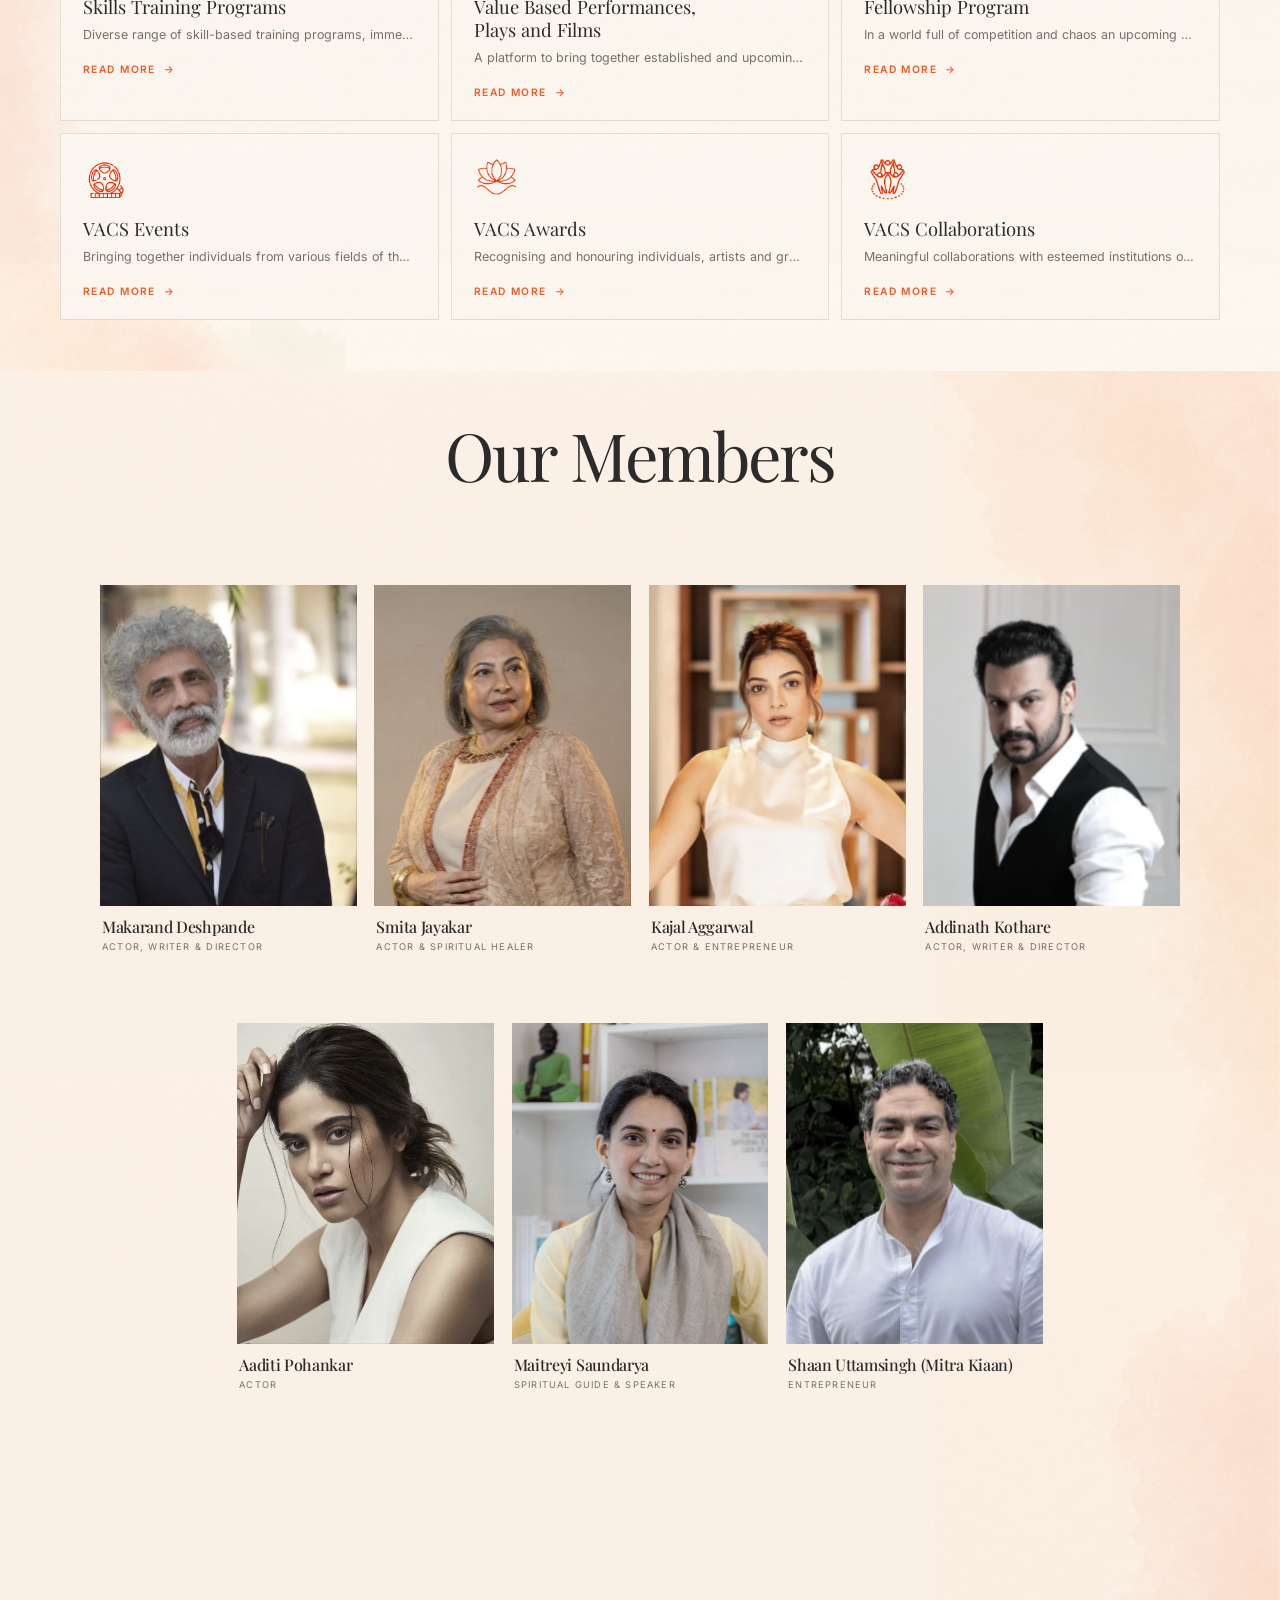
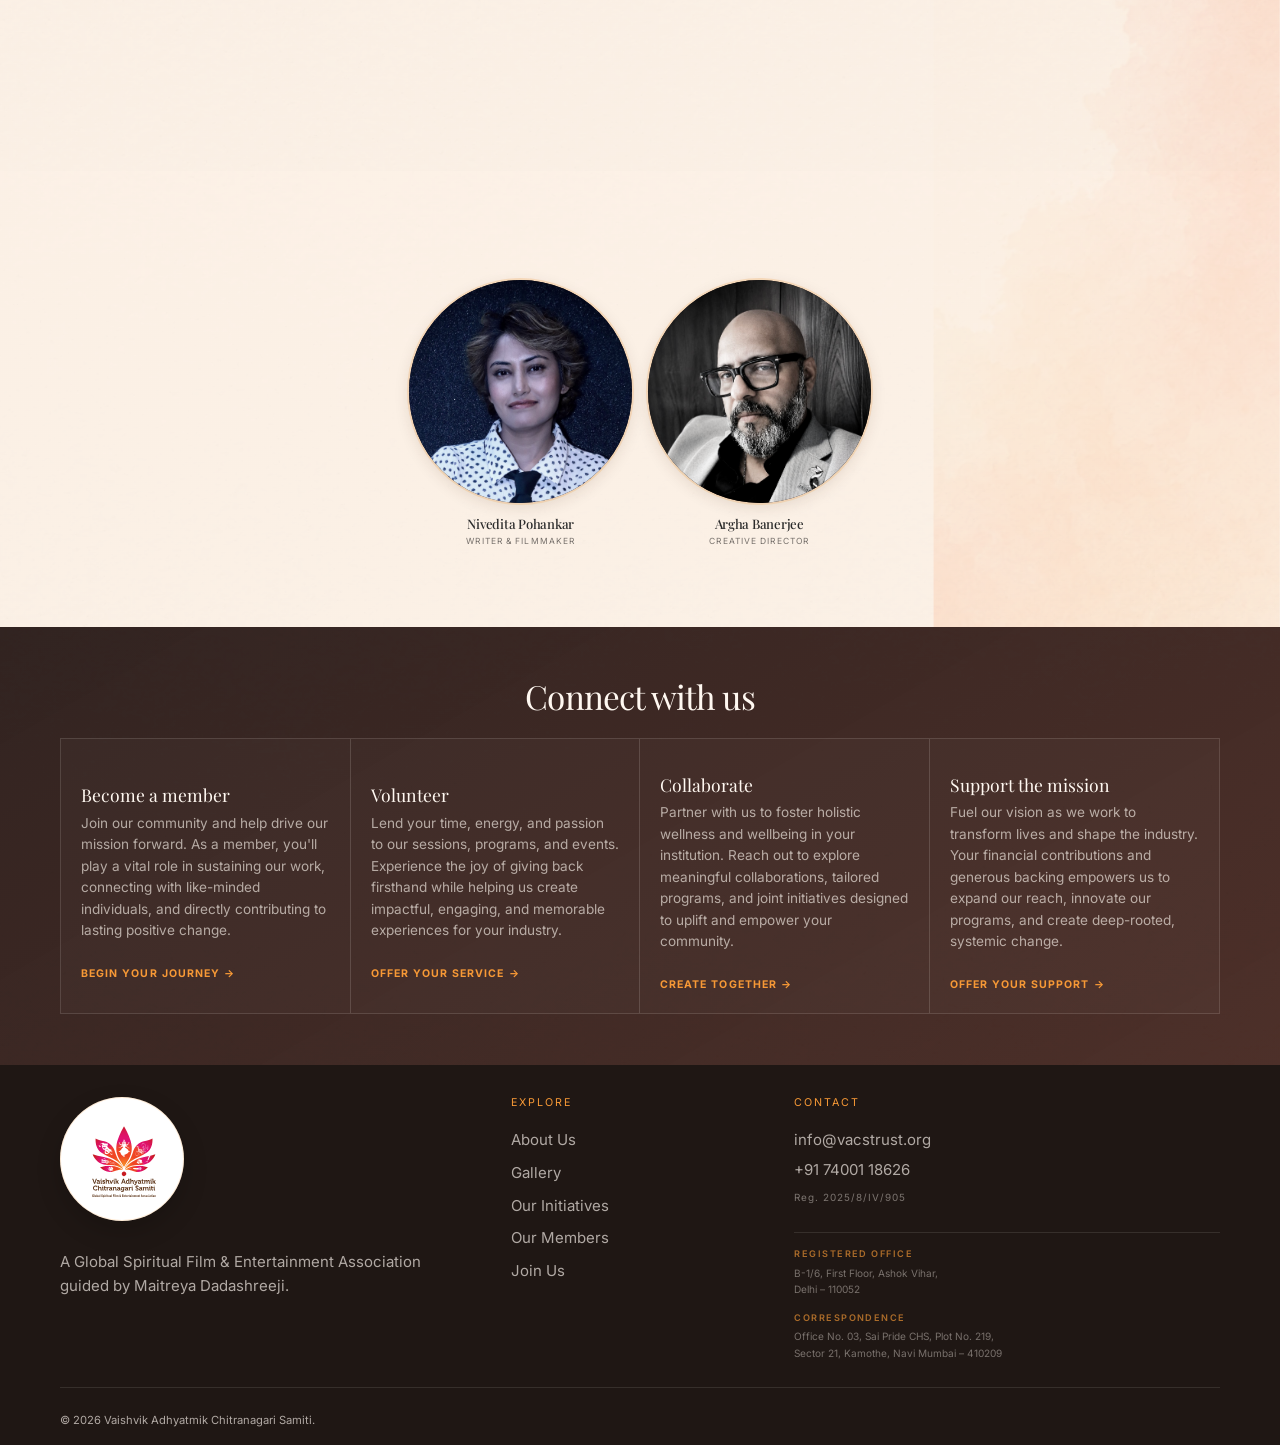
==== commit 538bec12: "Fix Values ARIA: radiogroup+radio+aria-checked, remove gallery view-all link" ====
--- a/index.html
+++ b/index.html
@@ -138,7 +138,7 @@
           <div class="value-intro">
             <img class="value-art" id="value-art" src="assets/values/truth.webp" width="900" height="900" alt="Truth" loading="lazy">
           </div>
-          <div class="value-list" id="value-list" role="list"></div>
+          <div class="value-list" id="value-list" role="radiogroup" aria-label="Our Values"></div>
         </div>
       </div>
     </section>
@@ -147,9 +147,6 @@
       <div class="shell gallery-invitation-shell">
         <div class="gallery-slideshow-frame reveal">
           <iframe src="gallery/index-v2.html?embed=1&amp;v=5" title="Animated community photograph slideshow" loading="lazy"></iframe>
-        </div>
-        <div class="gallery-view-all">
-          <a class="button button-ghost" href="/gallery/all">View all photos <span aria-hidden="true">→</span></a>
         </div>
       </div>
     </section>
--- a/styles.css
+++ b/styles.css
@@ -1367,8 +1367,6 @@
 
 /* The gallery is currently a visual film-reel passage, without promotional copy. */
 .gallery-reel-only{padding-block:0!important}
-.gallery-view-all{text-align:center;padding:clamp(14px,2.4vw,22px) 16px clamp(18px,2.8vw,26px)}
-.gallery-view-all .button{display:inline-flex}
 .gallery-reel-only .gallery-slideshow-frame{margin-block:0}
 
 /* Keep the complete footer logo readable inside its supporting seal. */
